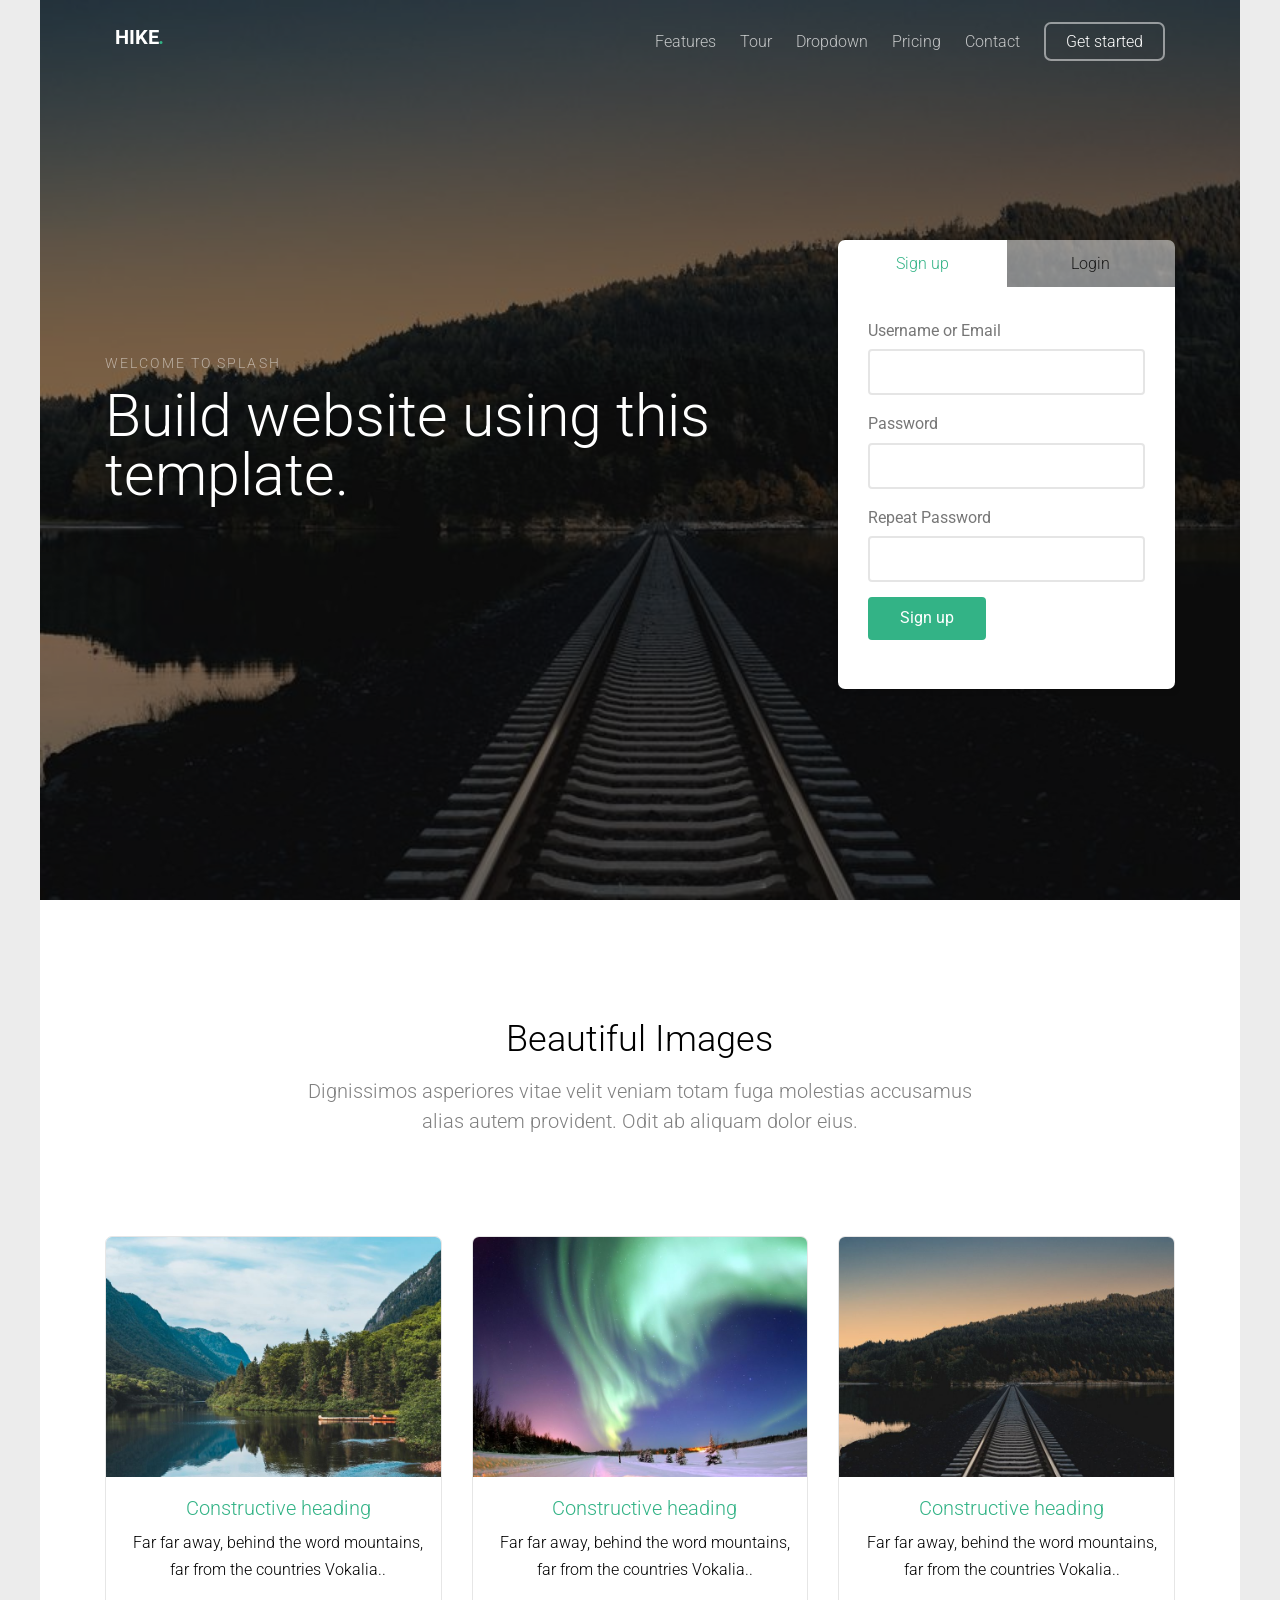
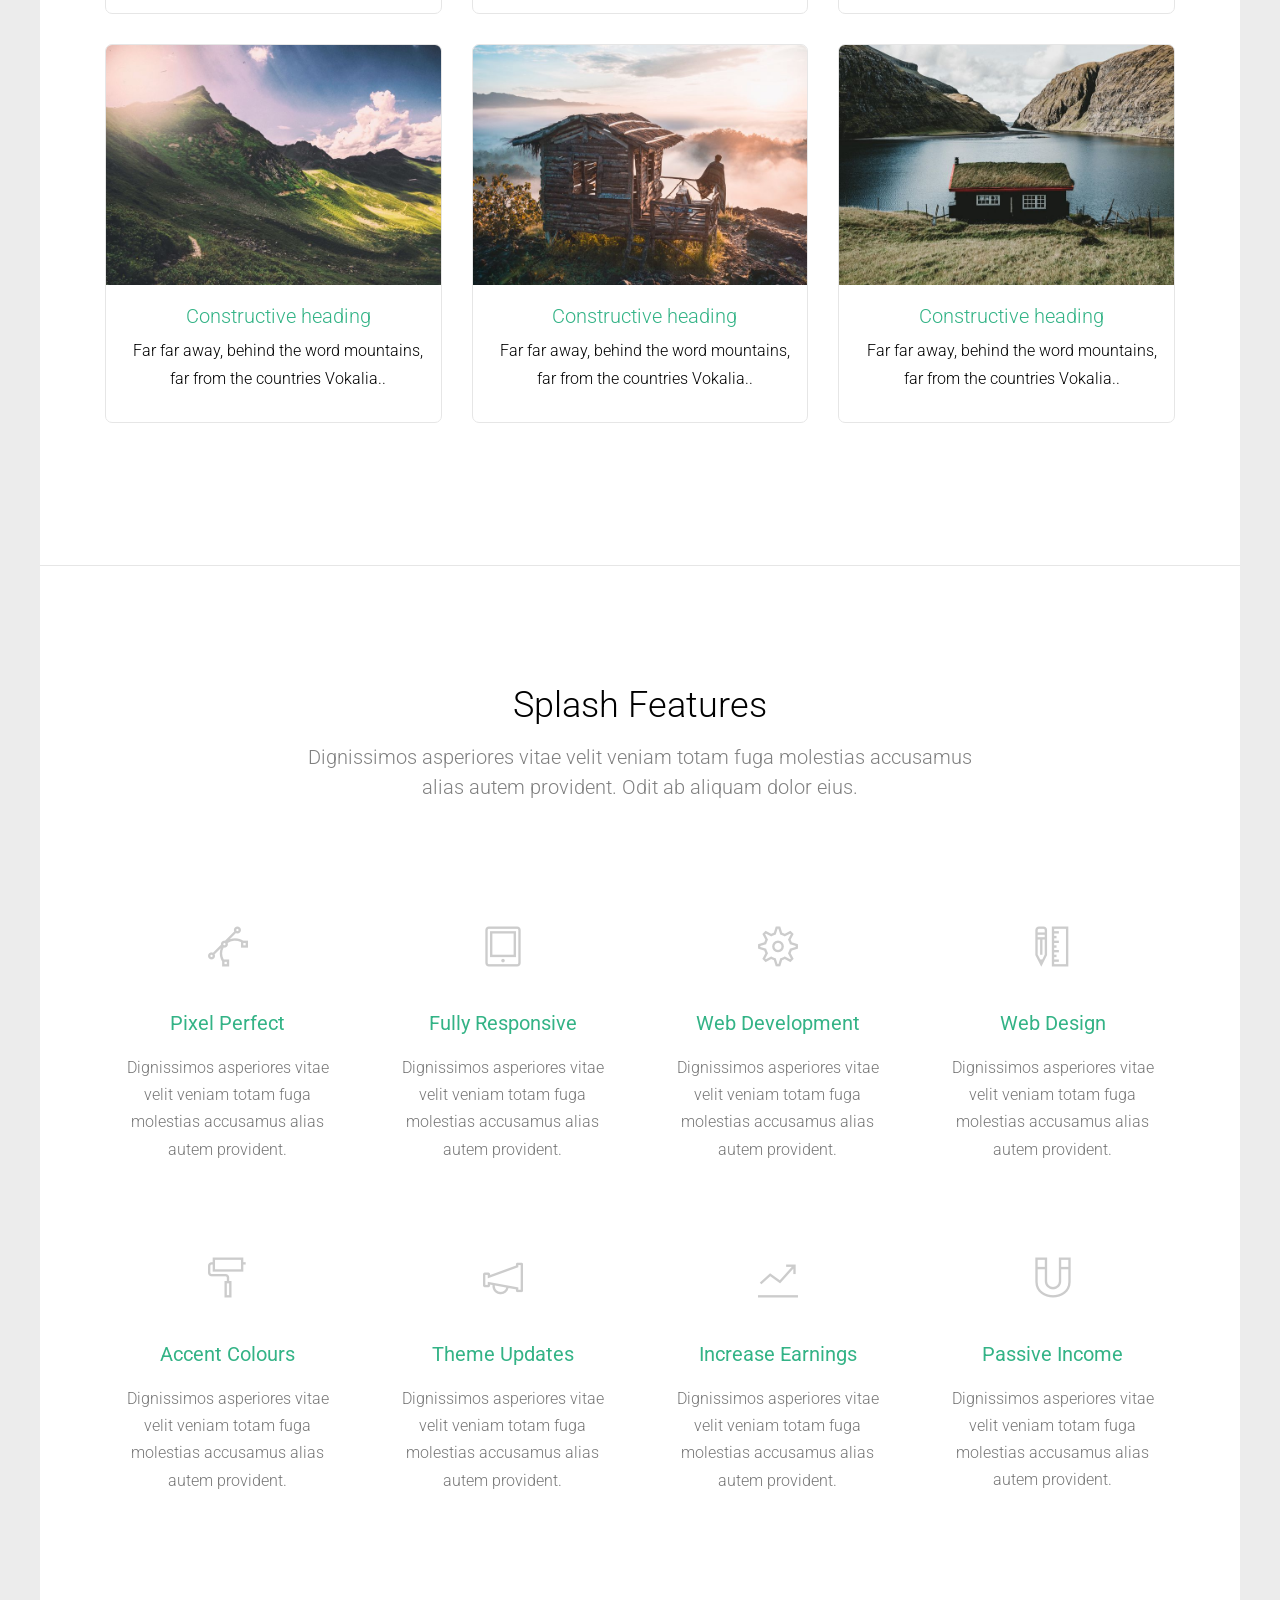
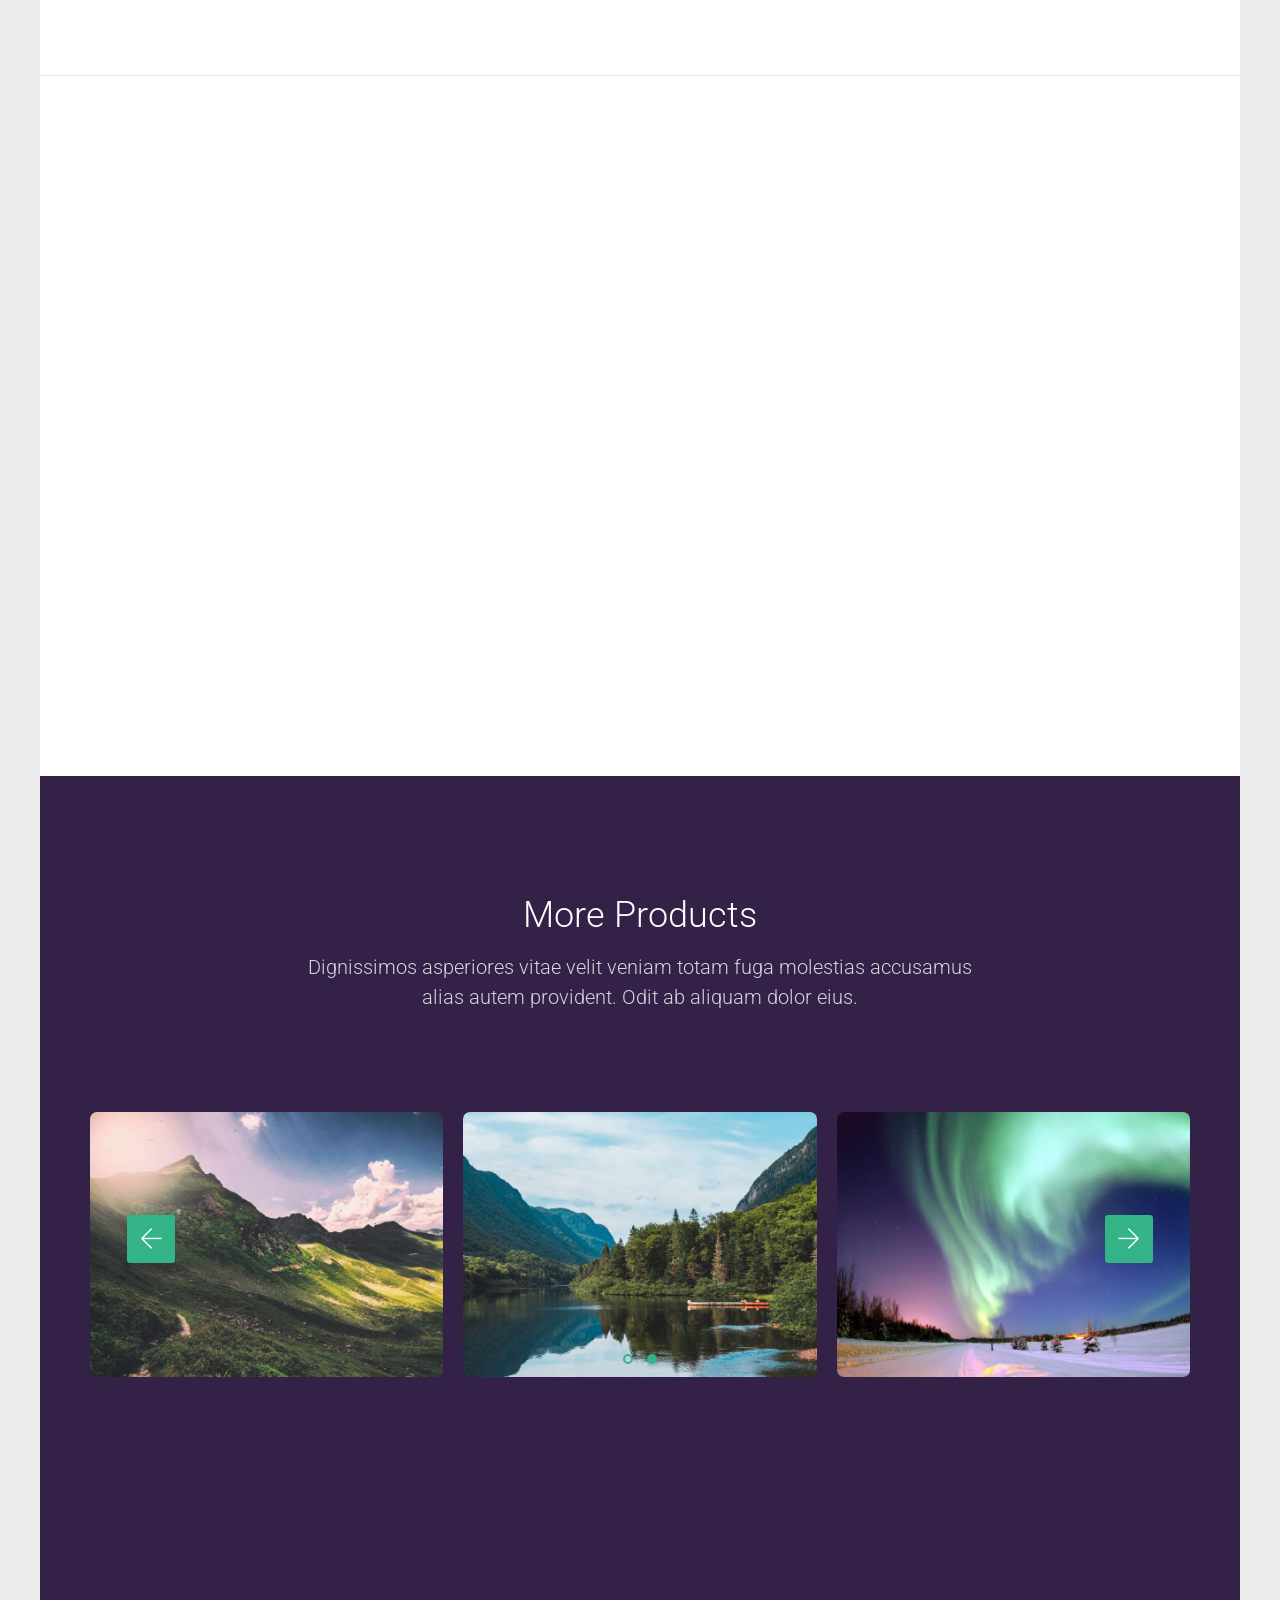
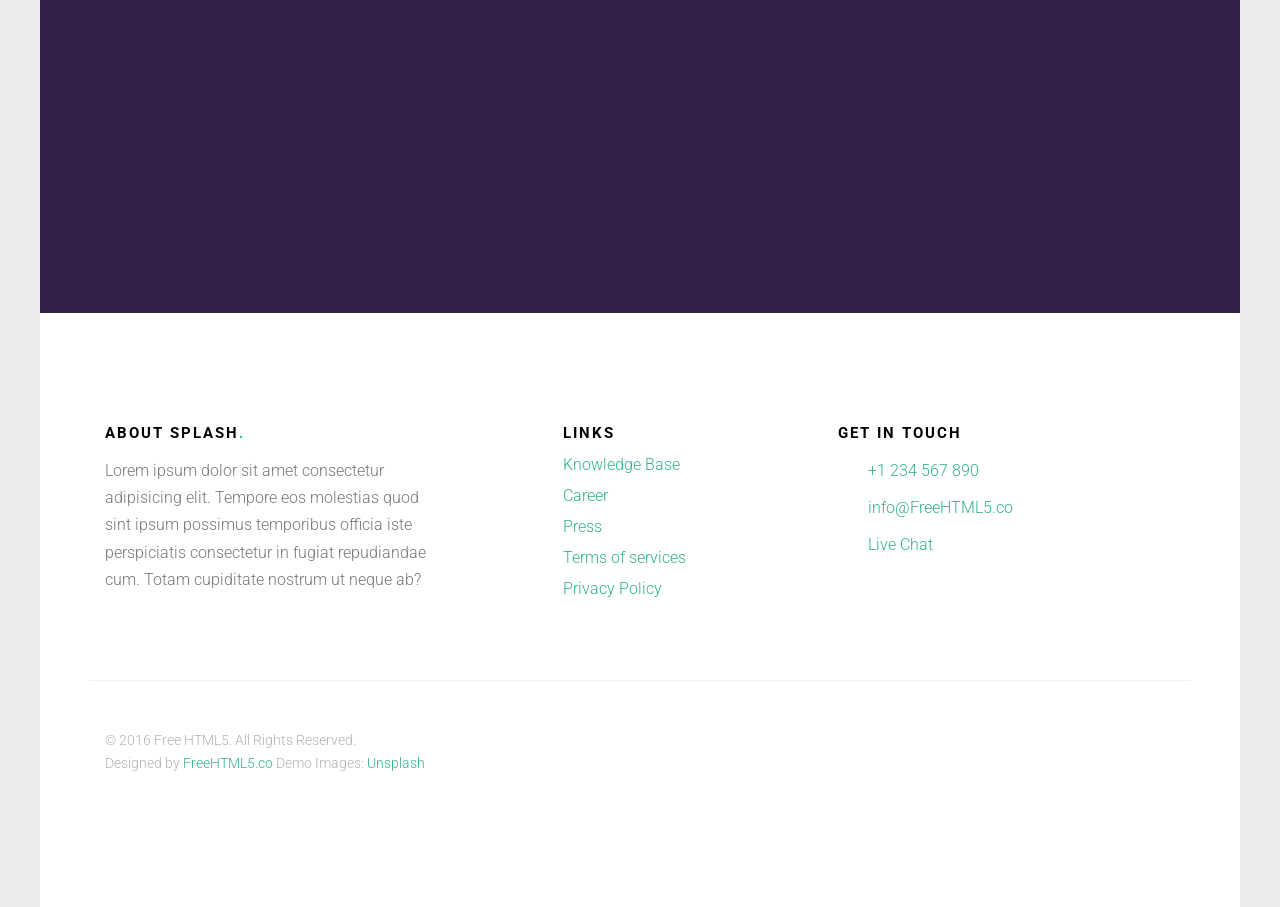
==== index.html @ 0c01485c "first commit" ====
<!DOCTYPE HTML>
<html>
	<head>
	<meta charset="utf-8">
	<meta http-equiv="X-UA-Compatible" content="IE=edge">
	<title>Splash &mdash; Free Website Template, Free HTML5 Template by FreeHTML5.co</title>
	<meta name="viewport" content="width=device-width, initial-scale=1">
	<meta name="description" content="Free HTML5 Website Template by FreeHTML5.co" />
	<meta name="keywords" content="free website templates, free html5, free template, free bootstrap, free website template, html5, css3, mobile first, responsive" />
	<meta name="author" content="FreeHTML5.co" />


  	<!-- Facebook and Twitter integration -->
	<meta property="og:title" content=""/>
	<meta property="og:image" content=""/>
	<meta property="og:url" content=""/>
	<meta property="og:site_name" content=""/>
	<meta property="og:description" content=""/>
	<meta name="twitter:title" content="" />
	<meta name="twitter:image" content="" />
	<meta name="twitter:url" content="" />
	<meta name="twitter:card" content="" />

	<link href="https://fonts.googleapis.com/css?family=Roboto:300,400,700" rel="stylesheet">
	
	<!-- Animate.css -->
	<link rel="stylesheet" href="css/animate.css">
	<!-- Icomoon Icon Fonts-->
	<link rel="stylesheet" href="css/icomoon.css">
	<!-- Themify Icons-->
	<link rel="stylesheet" href="css/themify-icons.css">
	<!-- Bootstrap  -->
	<link rel="stylesheet" href="css/bootstrap.css">

	<!-- Magnific Popup -->
	<link rel="stylesheet" href="css/magnific-popup.css">

	<!-- Owl Carousel  -->
	<link rel="stylesheet" href="css/owl.carousel.min.css">
	<link rel="stylesheet" href="css/owl.theme.default.min.css">

	<!-- Theme style  -->
	<link rel="stylesheet" href="css/style.css">

	<!-- Modernizr JS -->
	<script src="js/modernizr-2.6.2.min.js"></script>
	<!-- FOR IE9 below -->
	<!--[if lt IE 9]>
	<script src="js/respond.min.js"></script>
	<![endif]-->

	</head>
	<body>
		
	<div class="gtco-loader"></div>
	
	<div id="page">

	
	<div class="page-inner">
	<nav class="gtco-nav" role="navigation">
		<div class="gtco-container">
			
			<div class="row">
				<div class="col-sm-4 col-xs-12">
					<div id="gtco-logo"><a href="index.html">Hike<em>.</em></a></div>
				</div>
				<div class="col-xs-8 text-right menu-1">
					<ul>
						<li><a href="features.html">Features</a></li>
						<li><a href="tour.html">Tour</a></li>
						<li class="has-dropdown">
							<a href="#">Dropdown</a>
							<ul class="dropdown">
								<li><a href="#">Web Design</a></li>
								<li><a href="#">eCommerce</a></li>
								<li><a href="#">Branding</a></li>
								<li><a href="#">API</a></li>
							</ul>
						</li>
						<li><a href="pricing.html">Pricing</a></li>
						<li><a href="contact.html">Contact</a></li>
						<li class="btn-cta"><a href="#"><span>Get started</span></a></li>
					</ul>
				</div>
			</div>
			
		</div>
	</nav>
	
	<header id="gtco-header" class="gtco-cover" role="banner" style="background-image: url(images/img_4.jpg)">
		<div class="overlay"></div>
		<div class="gtco-container">
			<div class="row">
				<div class="col-md-12 col-md-offset-0 text-left">
					

					<div class="row row-mt-15em">
						<div class="col-md-7 mt-text animate-box" data-animate-effect="fadeInUp">
							<span class="intro-text-small">Welcome to Splash</span>
							<h1>Build website using this template.</h1>	
						</div>
						<div class="col-md-4 col-md-push-1 animate-box" data-animate-effect="fadeInRight">
							<div class="form-wrap">
								<div class="tab">
									<ul class="tab-menu">
										<li class="active gtco-first"><a href="#" data-tab="signup">Sign up</a></li>
										<li class="gtco-second"><a href="#" data-tab="login">Login</a></li>
									</ul>
									<div class="tab-content">
										<div class="tab-content-inner active" data-content="signup">
											<form action="#">
												<div class="row form-group">
													<div class="col-md-12">
														<label for="username">Username or Email</label>
														<input type="text" class="form-control" id="username">
													</div>
												</div>
												<div class="row form-group">
													<div class="col-md-12">
														<label for="password">Password</label>
														<input type="password" class="form-control" id="password">
													</div>
												</div>
												<div class="row form-group">
													<div class="col-md-12">
														<label for="password2">Repeat Password</label>
														<input type="password" class="form-control" id="password2">
													</div>
												</div>

												<div class="row form-group">
													<div class="col-md-12">
														<input type="submit" class="btn btn-primary" value="Sign up">
													</div>
												</div>
											</form>	
										</div>

										<div class="tab-content-inner" data-content="login">
											<form action="#">
												<div class="row form-group">
													<div class="col-md-12">
														<label for="username">Username or Email</label>
														<input type="text" class="form-control" id="username">
													</div>
												</div>
												<div class="row form-group">
													<div class="col-md-12">
														<label for="password">Password</label>
														<input type="password" class="form-control" id="password">
													</div>
												</div>

												<div class="row form-group">
													<div class="col-md-12">
														<input type="submit" class="btn btn-primary" value="Login">
													</div>
												</div>
											</form>	
										</div>

									</div>
								</div>
							</div>
						</div>
					</div>
							
					
				</div>
			</div>
		</div>
	</header>
	
	<div class="gtco-section border-bottom">
		<div class="gtco-container">
			<div class="row">
				<div class="col-md-8 col-md-offset-2 text-center gtco-heading">
					<h2>Beautiful Images</h2>
					<p>Dignissimos asperiores vitae velit veniam totam fuga molestias accusamus alias autem provident. Odit ab aliquam dolor eius.</p>
				</div>
			</div>
			<div class="row">
				<div class="col-lg-4 col-md-4 col-sm-6">
					<a href="images/img_2.jpg" class="fh5co-project-item image-popup">
						<figure>
							<div class="overlay"><i class="ti-plus"></i></div>
							<img src="images/img_2.jpg" alt="Image" class="img-responsive">
						</figure>
						<div class="fh5co-text">
							<h2>Constructive heading</h2>
							<p>Far far away, behind the word mountains, far from the countries Vokalia..</p>
						</div>
					</a>
				</div>
				<div class="col-lg-4 col-md-4 col-sm-6">
					<a href="images/img_3.jpg" class="fh5co-project-item image-popup">
						<figure>
							<div class="overlay"><i class="ti-plus"></i></div>
							<img src="images/img_3.jpg" alt="Image" class="img-responsive">
						</figure>
						<div class="fh5co-text">
							<h2>Constructive heading</h2>
							<p>Far far away, behind the word mountains, far from the countries Vokalia..</p>
						</div>
					</a>
				</div>
				<div class="col-lg-4 col-md-4 col-sm-6">
					<a href="images/img_4.jpg" class="fh5co-project-item image-popup">
						<figure>
							<div class="overlay"><i class="ti-plus"></i></div>
							<img src="images/img_4.jpg" alt="Image" class="img-responsive">
						</figure>
						<div class="fh5co-text">
							<h2>Constructive heading</h2>
							<p>Far far away, behind the word mountains, far from the countries Vokalia..</p>
						</div>
					</a>
				</div>

				<div class="col-lg-4 col-md-4 col-sm-6">
					<a href="images/img_1.jpg" class="fh5co-project-item image-popup">
						<figure>
							<div class="overlay"><i class="ti-plus"></i></div>
							<img src="images/img_1.jpg" alt="Image" class="img-responsive">
						</figure>
						<div class="fh5co-text">
							<h2>Constructive heading</h2>
							<p>Far far away, behind the word mountains, far from the countries Vokalia..</p>
						</div>
					</a>
				</div>
				<div class="col-lg-4 col-md-4 col-sm-6">
					<a href="images/img_5.jpg" class="fh5co-project-item image-popup">
						<figure>
							<div class="overlay"><i class="ti-plus"></i></div>
							<img src="images/img_5.jpg" alt="Image" class="img-responsive">
						</figure>
						<div class="fh5co-text">
							<h2>Constructive heading</h2>
							<p>Far far away, behind the word mountains, far from the countries Vokalia..</p>
						</div>
					</a>
				</div>
				<div class="col-lg-4 col-md-4 col-sm-6">
					<a href="images/img_6.jpg" class="fh5co-project-item image-popup">
						<figure>
							<div class="overlay"><i class="ti-plus"></i></div>
							<img src="images/img_6.jpg" alt="Image" class="img-responsive">
						</figure>
						<div class="fh5co-text">
							<h2>Constructive heading</h2>
							<p>Far far away, behind the word mountains, far from the countries Vokalia..</p>
						</div>
					</a>
				</div>

			</div>
		</div>
	</div>
	
	<div id="gtco-features" class="border-bottom">
		<div class="gtco-container">
			<div class="row">
				<div class="col-md-8 col-md-offset-2 text-center gtco-heading animate-box">
					<h2>Splash Features</h2>
					<p>Dignissimos asperiores vitae velit veniam totam fuga molestias accusamus alias autem provident. Odit ab aliquam dolor eius.</p>
				</div>
			</div>
			<div class="row">
				<div class="col-md-3 col-sm-6">
					<div class="feature-center animate-box" data-animate-effect="fadeIn">
						<span class="icon">
							<i class="ti-vector"></i>
						</span>
						<h3>Pixel Perfect</h3>
						<p>Dignissimos asperiores vitae velit veniam totam fuga molestias accusamus alias autem provident. </p>
					</div>
				</div>
				<div class="col-md-3 col-sm-6">
					<div class="feature-center animate-box" data-animate-effect="fadeIn">
						<span class="icon">
							<i class="ti-tablet"></i>
						</span>
						<h3>Fully Responsive</h3>
						<p>Dignissimos asperiores vitae velit veniam totam fuga molestias accusamus alias autem provident. </p>
					</div>
				</div>
				<div class="col-md-3 col-sm-6">
					<div class="feature-center animate-box" data-animate-effect="fadeIn">
						<span class="icon">
							<i class="ti-settings"></i>
						</span>
						<h3>Web Development</h3>
						<p>Dignissimos asperiores vitae velit veniam totam fuga molestias accusamus alias autem provident. </p>
					</div>
				</div>
				<div class="col-md-3 col-sm-6">
					<div class="feature-center animate-box" data-animate-effect="fadeIn">
						<span class="icon">
							<i class="ti-ruler-pencil"></i>
						</span>
						<h3>Web Design</h3>
						<p>Dignissimos asperiores vitae velit veniam totam fuga molestias accusamus alias autem provident. </p>
					</div>
				</div>

				<div class="col-md-3 col-sm-6">
					<div class="feature-center animate-box" data-animate-effect="fadeIn">
						<span class="icon">
							<i class="ti-paint-roller"></i>
						</span>
						<h3>Accent Colours</h3>
						<p>Dignissimos asperiores vitae velit veniam totam fuga molestias accusamus alias autem provident. </p>
					</div>
				</div>
				<div class="col-md-3 col-sm-6">
					<div class="feature-center animate-box" data-animate-effect="fadeIn">
						<span class="icon">
							<i class="ti-announcement"></i>
						</span>
						<h3>Theme Updates</h3>
						<p>Dignissimos asperiores vitae velit veniam totam fuga molestias accusamus alias autem provident. </p>
					</div>
				</div>
				<div class="col-md-3 col-sm-6">
					<div class="feature-center animate-box" data-animate-effect="fadeIn">
						<span class="icon">
							<i class="ti-stats-up"></i>
						</span>
						<h3>Increase Earnings</h3>
						<p>Dignissimos asperiores vitae velit veniam totam fuga molestias accusamus alias autem provident. </p>
					</div>
				</div>
				<div class="col-md-3 col-sm-6">
					<div class="feature-center animate-box" data-animate-effect="fadeIn">
						<span class="icon">
							<i class="ti-magnet"></i>
						</span>
						<h3>Passive Income</h3>
						<p>Dignissimos asperiores vitae velit veniam totam fuga molestias accusamus alias autem provident. </p>
					</div>
				</div>

			</div>
		</div>
	</div>

	<div id="gtco-counter" class="gtco-section">
		<div class="gtco-container">

			<div class="row">
				<div class="col-md-8 col-md-offset-2 text-center gtco-heading animate-box">
					<h2>Fun Facts</h2>
					<p>Dignissimos asperiores vitae velit veniam totam fuga molestias accusamus alias autem provident. Odit ab aliquam dolor eius.</p>
				</div>
			</div>

			<div class="row">
				
				<div class="col-md-3 col-sm-6 animate-box" data-animate-effect="fadeInLeft">
					<div class="feature-center">
						<span class="icon">
							<i class="ti-settings"></i>
						</span>
						<span class="counter js-counter" data-from="0" data-to="22070" data-speed="5000" data-refresh-interval="50">1</span>
						<span class="counter-label">Creativity Fuel</span>

					</div>
				</div>
				<div class="col-md-3 col-sm-6 animate-box" data-animate-effect="fadeInLeft">
					<div class="feature-center">
						<span class="icon">
							<i class="ti-face-smile"></i>
						</span>
						<span class="counter js-counter" data-from="0" data-to="97" data-speed="5000" data-refresh-interval="50">1</span>
						<span class="counter-label">Happy Clients</span>
					</div>
				</div>
				<div class="col-md-3 col-sm-6 animate-box" data-animate-effect="fadeInLeft">
					<div class="feature-center">
						<span class="icon">
							<i class="ti-briefcase"></i>
						</span>
						<span class="counter js-counter" data-from="0" data-to="402" data-speed="5000" data-refresh-interval="50">1</span>
						<span class="counter-label">Projects Done</span>
					</div>
				</div>
				<div class="col-md-3 col-sm-6 animate-box" data-animate-effect="fadeInLeft">
					<div class="feature-center">
						<span class="icon">
							<i class="ti-time"></i>
						</span>
						<span class="counter js-counter" data-from="0" data-to="212023" data-speed="5000" data-refresh-interval="50">1</span>
						<span class="counter-label">Hours Spent</span>

					</div>
				</div>
					
			</div>
		</div>
	</div>

	<div id="gtco-products">
		<div class="gtco-container">
			<div class="row">
				<div class="col-md-8 col-md-offset-2 text-center gtco-heading">
					<h2>More Products</h2>
					<p>Dignissimos asperiores vitae velit veniam totam fuga molestias accusamus alias autem provident. Odit ab aliquam dolor eius.</p>
				</div>
			</div>
			<div class="row">
				<div class="owl-carousel owl-carousel-carousel">
					<div class="item">
						<a href="#"><img src="images/img_1.jpg" alt="Free HTML5 Bootstrap Template by FreeHTML5.co"></a>
					</div>
					<div class="item">
						<a href="#"><img src="images/img_2.jpg" alt="Free HTML5 Bootstrap Template by FreeHTML5.co"></a>
					</div>
					<div class="item">
						<a href="#"><img src="images/img_3.jpg" alt="Free HTML5 Bootstrap Template by FreeHTML5.co"></a>
					</div>
					<div class="item">
						<a href="#"><img src="images/img_4.jpg" alt="Free HTML5 Bootstrap Template by FreeHTML5.co"></a>
					</div>
				</div>
			</div>
		</div>
	</div>

	

	<div id="gtco-subscribe">
		<div class="gtco-container">
			<div class="row animate-box">
				<div class="col-md-8 col-md-offset-2 text-center gtco-heading">
					<h2>Subscribe</h2>
					<p>Be the first to know about the new templates.</p>
				</div>
			</div>
			<div class="row animate-box">
				<div class="col-md-8 col-md-offset-2">
					<form class="form-inline">
						<div class="col-md-6 col-sm-6">
							<div class="form-group">
								<label for="email" class="sr-only">Email</label>
								<input type="email" class="form-control" id="email" placeholder="Your Email">
							</div>
						</div>
						<div class="col-md-6 col-sm-6">
							<button type="submit" class="btn btn-default btn-block">Subscribe</button>
						</div>
					</form>
				</div>
			</div>
		</div>
	</div>

	<footer id="gtco-footer" role="contentinfo">
		<div class="gtco-container">
			<div class="row row-p	b-md">

				<div class="col-md-4">
					<div class="gtco-widget">
						<h3>About <span class="footer-logo">Splash<span>.<span></span></h3>
						<p>Lorem ipsum dolor sit amet consectetur adipisicing elit. Tempore eos molestias quod sint ipsum possimus temporibus officia iste perspiciatis consectetur in fugiat repudiandae cum. Totam cupiditate nostrum ut neque ab?</p>
					</div>
				</div>

				<div class="col-md-4 col-md-push-1">
					<div class="gtco-widget">
						<h3>Links</h3>
						<ul class="gtco-footer-links">
							<li><a href="#">Knowledge Base</a></li>
							<li><a href="#">Career</a></li>
							<li><a href="#">Press</a></li>
							<li><a href="#">Terms of services</a></li>
							<li><a href="#">Privacy Policy</a></li>
						</ul>
					</div>
				</div>

				<div class="col-md-4">
					<div class="gtco-widget">
						<h3>Get In Touch</h3>
						<ul class="gtco-quick-contact">
							<li><a href="#"><i class="icon-phone"></i> +1 234 567 890</a></li>
							<li><a href="#"><i class="icon-mail2"></i> info@FreeHTML5.co</a></li>
							<li><a href="#"><i class="icon-chat"></i> Live Chat</a></li>
						</ul>
					</div>
				</div>

			</div>

			<div class="row copyright">
				<div class="col-md-12">
					<p class="pull-left">
						<small class="block">&copy; 2016 Free HTML5. All Rights Reserved.</small> 
						<small class="block">Designed by <a href="http://FreeHTML5.co/" target="_blank">FreeHTML5.co</a> Demo Images: <a href="http://unsplash.co/" target="_blank">Unsplash</a></small>
					</p>
					<p class="pull-right">
						<ul class="gtco-social-icons pull-right">
							<li><a href="#"><i class="icon-twitter"></i></a></li>
							<li><a href="#"><i class="icon-facebook"></i></a></li>
							<li><a href="#"><i class="icon-linkedin"></i></a></li>
							<li><a href="#"><i class="icon-dribbble"></i></a></li>
						</ul>
					</p>
				</div>
			</div>

		</div>
	</footer>
	</div>

	</div>

	<div class="gototop js-top">
		<a href="#" class="js-gotop"><i class="icon-arrow-up"></i></a>
	</div>
	
	<!-- jQuery -->
	<script src="js/jquery.min.js"></script>
	<!-- jQuery Easing -->
	<script src="js/jquery.easing.1.3.js"></script>
	<!-- Bootstrap -->
	<script src="js/bootstrap.min.js"></script>
	<!-- Waypoints -->
	<script src="js/jquery.waypoints.min.js"></script>
	<!-- Carousel -->
	<script src="js/owl.carousel.min.js"></script>
	<!-- countTo -->
	<script src="js/jquery.countTo.js"></script>
	<!-- Magnific Popup -->
	<script src="js/jquery.magnific-popup.min.js"></script>
	<script src="js/magnific-popup-options.js"></script>
	<!-- Main -->
	<script src="js/main.js"></script>

	</body>
</html>
---- css/themify-icons.css ----
@font-face {
	font-family: 'themify';
	src:url('../fonts/themify-icons/themify.eot?-fvbane');
	src:url('../fonts/themify-icons/themify.eot?#iefix-fvbane') format('embedded-opentype'),
		url('../fonts/themify-icons/themify.woff?-fvbane') format('woff'),
		url('../fonts/themify-icons/themify.ttf?-fvbane') format('truetype'),
		url('../fonts/themify-icons/themify.svg?-fvbane#themify') format('svg');
	font-weight: normal;
	font-style: normal;
}

[class^="ti-"], [class*=" ti-"] {
	font-family: 'themify';
	speak: none;
	font-style: normal;
	font-weight: normal;
	font-variant: normal;
	text-transform: none;
	line-height: 1;

	/* Better Font Rendering =========== */
	-webkit-font-smoothing: antialiased;
	-moz-osx-font-smoothing: grayscale;
}

.ti-wand:before {
	content: "\e600";
}
.ti-volume:before {
	content: "\e601";
}
.ti-user:before {
	content: "\e602";
}
.ti-unlock:before {
	content: "\e603";
}
.ti-unlink:before {
	content: "\e604";
}
.ti-trash:before {
	content: "\e605";
}
.ti-thought:before {
	content: "\e606";
}
.ti-target:before {
	content: "\e607";
}
.ti-tag:before {
	content: "\e608";
}
.ti-tablet:before {
	content: "\e609";
}
.ti-star:before {
	content: "\e60a";
}
.ti-spray:before {
	content: "\e60b";
}
.ti-signal:before {
	content: "\e60c";
}
.ti-shopping-cart:before {
	content: "\e60d";
}
.ti-shopping-cart-full:before {
	content: "\e60e";
}
.ti-settings:before {
	content: "\e60f";
}
.ti-search:before {
	content: "\e610";
}
.ti-zoom-in:before {
	content: "\e611";
}
.ti-zoom-out:before {
	content: "\e612";
}
.ti-cut:before {
	content: "\e613";
}
.ti-ruler:before {
	content: "\e614";
}
.ti-ruler-pencil:before {
	content: "\e615";
}
.ti-ruler-alt:before {
	content: "\e616";
}
.ti-bookmark:before {
	content: "\e617";
}
.ti-bookmark-alt:before {
	content: "\e618";
}
.ti-reload:before {
	content: "\e619";
}
.ti-plus:before {
	content: "\e61a";
}
.ti-pin:before {
	content: "\e61b";
}
.ti-pencil:before {
	content: "\e61c";
}
.ti-pencil-alt:before {
	content: "\e61d";
}
.ti-paint-roller:before {
	content: "\e61e";
}
.ti-paint-bucket:before {
	content: "\e61f";
}
.ti-na:before {
	content: "\e620";
}
.ti-mobile:before {
	content: "\e621";
}
.ti-minus:before {
	content: "\e622";
}
.ti-medall:before {
	content: "\e623";
}
.ti-medall-alt:before {
	content: "\e624";
}
.ti-marker:before {
	content: "\e625";
}
.ti-marker-alt:before {
	content: "\e626";
}
.ti-arrow-up:before {
	content: "\e627";
}
.ti-arrow-right:before {
	content: "\e628";
}
.ti-arrow-left:before {
	content: "\e629";
}
.ti-arrow-down:before {
	content: "\e62a";
}
.ti-lock:before {
	content: "\e62b";
}
.ti-location-arrow:before {
	content: "\e62c";
}
.ti-link:before {
	content: "\e62d";
}
.ti-layout:before {
	content: "\e62e";
}
.ti-layers:before {
	content: "\e62f";
}
.ti-layers-alt:before {
	content: "\e630";
}
.ti-key:before {
	content: "\e631";
}
.ti-import:before {
	content: "\e632";
}
.ti-image:before {
	content: "\e633";
}
.ti-heart:before {
	content: "\e634";
}
.ti-heart-broken:before {
	content: "\e635";
}
.ti-hand-stop:before {
	content: "\e636";
}
.ti-hand-open:before {
	content: "\e637";
}
.ti-hand-drag:before {
	content: "\e638";
}
.ti-folder:before {
	content: "\e639";
}
.ti-flag:before {
	content: "\e63a";
}
.ti-flag-alt:before {
	content: "\e63b";
}
.ti-flag-alt-2:before {
	content: "\e63c";
}
.ti-eye:before {
	content: "\e63d";
}
.ti-export:before {
	content: "\e63e";
}
.ti-exchange-vertical:before {
	content: "\e63f";
}
.ti-desktop:before {
	content: "\e640";
}
.ti-cup:before {
	content: "\e641";
}
.ti-crown:before {
	content: "\e642";
}
.ti-comments:before {
	content: "\e643";
}
.ti-comment:before {
	content: "\e644";
}
.ti-comment-alt:before {
	content: "\e645";
}
.ti-close:before {
	content: "\e646";
}
.ti-clip:before {
	content: "\e647";
}
.ti-angle-up:before {
	content: "\e648";
}
.ti-angle-right:before {
	content: "\e649";
}
.ti-angle-left:before {
	content: "\e64a";
}
.ti-angle-down:before {
	content: "\e64b";
}
.ti-check:before {
	content: "\e64c";
}
.ti-check-box:before {
	content: "\e64d";
}
.ti-camera:before {
	content: "\e64e";
}
.ti-announcement:before {
	content: "\e64f";
}
.ti-brush:before {
	content: "\e650";
}
.ti-briefcase:before {
	content: "\e651";
}
.ti-bolt:before {
	content: "\e652";
}
.ti-bolt-alt:before {
	content: "\e653";
}
.ti-blackboard:before {
	content: "\e654";
}
.ti-bag:before {
	content: "\e655";
}
.ti-move:before {
	content: "\e656";
}
.ti-arrows-vertical:before {
	content: "\e657";
}
.ti-arrows-horizontal:before {
	content: "\e658";
}
.ti-fullscreen:before {
	content: "\e659";
}
.ti-arrow-top-right:before {
	content: "\e65a";
}
.ti-arrow-top-left:before {
	content: "\e65b";
}
.ti-arrow-circle-up:before {
	content: "\e65c";
}
.ti-arrow-circle-right:before {
	content: "\e65d";
}
.ti-arrow-circle-left:before {
	content: "\e65e";
}
.ti-arrow-circle-down:before {
	content: "\e65f";
}
.ti-angle-double-up:before {
	content: "\e660";
}
.ti-angle-double-right:before {
	content: "\e661";
}
.ti-angle-double-left:before {
	content: "\e662";
}
.ti-angle-double-down:before {
	content: "\e663";
}
.ti-zip:before {
	content: "\e664";
}
.ti-world:before {
	content: "\e665";
}
.ti-wheelchair:before {
	content: "\e666";
}
.ti-view-list:before {
	content: "\e667";
}
.ti-view-list-alt:before {
	content: "\e668";
}
.ti-view-grid:before {
	content: "\e669";
}
.ti-uppercase:before {
	content: "\e66a";
}
.ti-upload:before {
	content: "\e66b";
}
.ti-underline:before {
	content: "\e66c";
}
.ti-truck:before {
	content: "\e66d";
}
.ti-timer:before {
	content: "\e66e";
}
.ti-ticket:before {
	content: "\e66f";
}
.ti-thumb-up:before {
	content: "\e670";
}
.ti-thumb-down:before {
	content: "\e671";
}
.ti-text:before {
	content: "\e672";
}
.ti-stats-up:before {
	content: "\e673";
}
.ti-stats-down:before {
	content: "\e674";
}
.ti-split-v:before {
	content: "\e675";
}
.ti-split-h:before {
	content: "\e676";
}
.ti-smallcap:before {
	content: "\e677";
}
.ti-shine:before {
	content: "\e678";
}
.ti-shift-right:before {
	content: "\e679";
}
.ti-shift-left:before {
	content: "\e67a";
}
.ti-shield:before {
	content: "\e67b";
}
.ti-notepad:before {
	content: "\e67c";
}
.ti-server:before {
	content: "\e67d";
}
.ti-quote-right:before {
	content: "\e67e";
}
.ti-quote-left:before {
	content: "\e67f";
}
.ti-pulse:before {
	content: "\e680";
}
.ti-printer:before {
	content: "\e681";
}
.ti-power-off:before {
	content: "\e682";
}
.ti-plug:before {
	content: "\e683";
}
.ti-pie-chart:before {
	content: "\e684";
}
.ti-paragraph:before {
	content: "\e685";
}
.ti-panel:before {
	content: "\e686";
}
.ti-package:before {
	content: "\e687";
}
.ti-music:before {
	content: "\e688";
}
.ti-music-alt:before {
	content: "\e689";
}
.ti-mouse:before {
	content: "\e68a";
}
.ti-mouse-alt:before {
	content: "\e68b";
}
.ti-money:before {
	content: "\e68c";
}
.ti-microphone:before {
	content: "\e68d";
}
.ti-menu:before {
	content: "\e68e";
}
.ti-menu-alt:before {
	content: "\e68f";
}
.ti-map:before {
	content: "\e690";
}
.ti-map-alt:before {
	content: "\e691";
}
.ti-loop:before {
	content: "\e692";
}
.ti-location-pin:before {
	content: "\e693";
}
.ti-list:before {
	content: "\e694";
}
.ti-light-bulb:before {
	content: "\e695";
}
.ti-Italic:before {
	content: "\e696";
}
.ti-info:before {
	content: "\e697";
}
.ti-infinite:before {
	content: "\e698";
}
.ti-id-badge:before {
	content: "\e699";
}
.ti-hummer:before {
	content: "\e69a";
}
.ti-home:before {
	content: "\e69b";
}
.ti-help:before {
	content: "\e69c";
}
.ti-headphone:before {
	content: "\e69d";
}
.ti-harddrives:before {
	content: "\e69e";
}
.ti-harddrive:before {
	content: "\e69f";
}
.ti-gift:before {
	content: "\e6a0";
}
.ti-game:before {
	content: "\e6a1";
}
.ti-filter:before {
	content: "\e6a2";
}
.ti-files:before {
	content: "\e6a3";
}
.ti-file:before {
	content: "\e6a4";
}
.ti-eraser:before {
	content: "\e6a5";
}
.ti-envelope:before {
	content: "\e6a6";
}
.ti-download:before {
	content: "\e6a7";
}
.ti-direction:before {
	content: "\e6a8";
}
.ti-direction-alt:before {
	content: "\e6a9";
}
.ti-dashboard:before {
	content: "\e6aa";
}
.ti-control-stop:before {
	content: "\e6ab";
}
.ti-control-shuffle:before {
	content: "\e6ac";
}
.ti-control-play:before {
	content: "\e6ad";
}
.ti-control-pause:before {
	content: "\e6ae";
}
.ti-control-forward:before {
	content: "\e6af";
}
.ti-control-backward:before {
	content: "\e6b0";
}
.ti-cloud:before {
	content: "\e6b1";
}
.ti-cloud-up:before {
	content: "\e6b2";
}
.ti-cloud-down:before {
	content: "\e6b3";
}
.ti-clipboard:before {
	content: "\e6b4";
}
.ti-car:before {
	content: "\e6b5";
}
.ti-calendar:before {
	content: "\e6b6";
}
.ti-book:before {
	content: "\e6b7";
}
.ti-bell:before {
	content: "\e6b8";
}
.ti-basketball:before {
	content: "\e6b9";
}
.ti-bar-chart:before {
	content: "\e6ba";
}
.ti-bar-chart-alt:before {
	content: "\e6bb";
}
.ti-back-right:before {
	content: "\e6bc";
}
.ti-back-left:before {
	content: "\e6bd";
}
.ti-arrows-corner:before {
	content: "\e6be";
}
.ti-archive:before {
	content: "\e6bf";
}
.ti-anchor:before {
	content: "\e6c0";
}
.ti-align-right:before {
	content: "\e6c1";
}
.ti-align-left:before {
	content: "\e6c2";
}
.ti-align-justify:before {
	content: "\e6c3";
}
.ti-align-center:before {
	content: "\e6c4";
}
.ti-alert:before {
	content: "\e6c5";
}
.ti-alarm-clock:before {
	content: "\e6c6";
}
.ti-agenda:before {
	content: "\e6c7";
}
.ti-write:before {
	content: "\e6c8";
}
.ti-window:before {
	content: "\e6c9";
}
.ti-widgetized:before {
	content: "\e6ca";
}
.ti-widget:before {
	content: "\e6cb";
}
.ti-widget-alt:before {
	content: "\e6cc";
}
.ti-wallet:before {
	content: "\e6cd";
}
.ti-video-clapper:before {
	content: "\e6ce";
}
.ti-video-camera:before {
	content: "\e6cf";
}
.ti-vector:before {
	content: "\e6d0";
}
.ti-themify-logo:before {
	content: "\e6d1";
}
.ti-themify-favicon:before {
	content: "\e6d2";
}
.ti-themify-favicon-alt:before {
	content: "\e6d3";
}
.ti-support:before {
	content: "\e6d4";
}
.ti-stamp:before {
	content: "\e6d5";
}
.ti-split-v-alt:before {
	content: "\e6d6";
}
.ti-slice:before {
	content: "\e6d7";
}
.ti-shortcode:before {
	content: "\e6d8";
}
.ti-shift-right-alt:before {
	content: "\e6d9";
}
.ti-shift-left-alt:before {
	content: "\e6da";
}
.ti-ruler-alt-2:before {
	content: "\e6db";
}
.ti-receipt:before {
	content: "\e6dc";
}
.ti-pin2:before {
	content: "\e6dd";
}
.ti-pin-alt:before {
	content: "\e6de";
}
.ti-pencil-alt2:before {
	content: "\e6df";
}
.ti-palette:before {
	content: "\e6e0";
}
.ti-more:before {
	content: "\e6e1";
}
.ti-more-alt:before {
	content: "\e6e2";
}
.ti-microphone-alt:before {
	content: "\e6e3";
}
.ti-magnet:before {
	content: "\e6e4";
}
.ti-line-double:before {
	content: "\e6e5";
}
.ti-line-dotted:before {
	content: "\e6e6";
}
.ti-line-dashed:before {
	content: "\e6e7";
}
.ti-layout-width-full:before {
	content: "\e6e8";
}
.ti-layout-width-default:before {
	content: "\e6e9";
}
.ti-layout-width-default-alt:before {
	content: "\e6ea";
}
.ti-layout-tab:before {
	content: "\e6eb";
}
.ti-layout-tab-window:before {
	content: "\e6ec";
}
.ti-layout-tab-v:before {
	content: "\e6ed";
}
.ti-layout-tab-min:before {
	content: "\e6ee";
}
.ti-layout-slider:before {
	content: "\e6ef";
}
.ti-layout-slider-alt:before {
	content: "\e6f0";
}
.ti-layout-sidebar-right:before {
	content: "\e6f1";
}
.ti-layout-sidebar-none:before {
	content: "\e6f2";
}
.ti-layout-sidebar-left:before {
	content: "\e6f3";
}
.ti-layout-placeholder:before {
	content: "\e6f4";
}
.ti-layout-menu:before {
	content: "\e6f5";
}
.ti-layout-menu-v:before {
	content: "\e6f6";
}
.ti-layout-menu-separated:before {
	content: "\e6f7";
}
.ti-layout-menu-full:before {
	content: "\e6f8";
}
.ti-layout-media-right-alt:before {
	content: "\e6f9";
}
.ti-layout-media-right:before {
	content: "\e6fa";
}
.ti-layout-media-overlay:before {
	content: "\e6fb";
}
.ti-layout-media-overlay-alt:before {
	content: "\e6fc";
}
.ti-layout-media-overlay-alt-2:before {
	content: "\e6fd";
}
.ti-layout-media-left-alt:before {
	content: "\e6fe";
}
.ti-layout-media-left:before {
	content: "\e6ff";
}
.ti-layout-media-center-alt:before {
	content: "\e700";
}
.ti-layout-media-center:before {
	content: "\e701";
}
.ti-layout-list-thumb:before {
	content: "\e702";
}
.ti-layout-list-thumb-alt:before {
	content: "\e703";
}
.ti-layout-list-post:before {
	content: "\e704";
}
.ti-layout-list-large-image:before {
	content: "\e705";
}
.ti-layout-line-solid:before {
	content: "\e706";
}
.ti-layout-grid4:before {
	content: "\e707";
}
.ti-layout-grid3:before {
	content: "\e708";
}
.ti-layout-grid2:before {
	content: "\e709";
}
.ti-layout-grid2-thumb:before {
	content: "\e70a";
}
.ti-layout-cta-right:before {
	content: "\e70b";
}
.ti-layout-cta-left:before {
	content: "\e70c";
}
.ti-layout-cta-center:before {
	content: "\e70d";
}
.ti-layout-cta-btn-right:before {
	content: "\e70e";
}
.ti-layout-cta-btn-left:before {
	content: "\e70f";
}
.ti-layout-column4:before {
	content: "\e710";
}
.ti-layout-column3:before {
	content: "\e711";
}
.ti-layout-column2:before {
	content: "\e712";
}
.ti-layout-accordion-separated:before {
	content: "\e713";
}
.ti-layout-accordion-merged:before {
	content: "\e714";
}
.ti-layout-accordion-list:before {
	content: "\e715";
}
.ti-ink-pen:before {
	content: "\e716";
}
.ti-info-alt:before {
	content: "\e717";
}
.ti-help-alt:before {
	content: "\e718";
}
.ti-headphone-alt:before {
	content: "\e719";
}
.ti-hand-point-up:before {
	content: "\e71a";
}
.ti-hand-point-right:before {
	content: "\e71b";
}
.ti-hand-point-left:before {
	content: "\e71c";
}
.ti-hand-point-down:before {
	content: "\e71d";
}
.ti-gallery:before {
	content: "\e71e";
}
.ti-face-smile:before {
	content: "\e71f";
}
.ti-face-sad:before {
	content: "\e720";
}
.ti-credit-card:before {
	content: "\e721";
}
.ti-control-skip-forward:before {
	content: "\e722";
}
.ti-control-skip-backward:before {
	content: "\e723";
}
.ti-control-record:before {
	content: "\e724";
}
.ti-control-eject:before {
	content: "\e725";
}
.ti-comments-smiley:before {
	content: "\e726";
}
.ti-brush-alt:before {
	content: "\e727";
}
.ti-youtube:before {
	content: "\e728";
}
.ti-vimeo:before {
	content: "\e729";
}
.ti-twitter:before {
	content: "\e72a";
}
.ti-time:before {
	content: "\e72b";
}
.ti-tumblr:before {
	content: "\e72c";
}
.ti-skype:before {
	content: "\e72d";
}
.ti-share:before {
	content: "\e72e";
}
.ti-share-alt:before {
	content: "\e72f";
}
.ti-rocket:before {
	content: "\e730";
}
.ti-pinterest:before {
	content: "\e731";
}
.ti-new-window:before {
	content: "\e732";
}
.ti-microsoft:before {
	content: "\e733";
}
.ti-list-ol:before {
	content: "\e734";
}
.ti-linkedin:before {
	content: "\e735";
}
.ti-layout-sidebar-2:before {
	content: "\e736";
}
.ti-layout-grid4-alt:before {
	content: "\e737";
}
.ti-layout-grid3-alt:before {
	content: "\e738";
}
.ti-layout-grid2-alt:before {
	content: "\e739";
}
.ti-layout-column4-alt:before {
	content: "\e73a";
}
.ti-layout-column3-alt:before {
	content: "\e73b";
}
.ti-layout-column2-alt:before {
	content: "\e73c";
}
.ti-instagram:before {
	content: "\e73d";
}
.ti-google:before {
	content: "\e73e";
}
.ti-github:before {
	content: "\e73f";
}
.ti-flickr:before {
	content: "\e740";
}
.ti-facebook:before {
	content: "\e741";
}
.ti-dropbox:before {
	content: "\e742";
}
.ti-dribbble:before {
	content: "\e743";
}
.ti-apple:before {
	content: "\e744";
}
.ti-android:before {
	content: "\e745";
}
.ti-save:before {
	content: "\e746";
}
.ti-save-alt:before {
	content: "\e747";
}
.ti-yahoo:before {
	content: "\e748";
}
.ti-wordpress:before {
	content: "\e749";
}
.ti-vimeo-alt:before {
	content: "\e74a";
}
.ti-twitter-alt:before {
	content: "\e74b";
}
.ti-tumblr-alt:before {
	content: "\e74c";
}
.ti-trello:before {
	content: "\e74d";
}
.ti-stack-overflow:before {
	content: "\e74e";
}
.ti-soundcloud:before {
	content: "\e74f";
}
.ti-sharethis:before {
	content: "\e750";
}
.ti-sharethis-alt:before {
	content: "\e751";
}
.ti-reddit:before {
	content: "\e752";
}
.ti-pinterest-alt:before {
	content: "\e753";
}
.ti-microsoft-alt:before {
	content: "\e754";
}
.ti-linux:before {
	content: "\e755";
}
.ti-jsfiddle:before {
	content: "\e756";
}
.ti-joomla:before {
	content: "\e757";
}
.ti-html5:before {
	content: "\e758";
}
.ti-flickr-alt:before {
	content: "\e759";
}
.ti-email:before {
	content: "\e75a";
}
.ti-drupal:before {
	content: "\e75b";
}
.ti-dropbox-alt:before {
	content: "\e75c";
}
.ti-css3:before {
	content: "\e75d";
}
.ti-rss:before {
	content: "\e75e";
}
.ti-rss-alt:before {
	content: "\e75f";
}
---- css/style.css ----
@font-face {
  font-family: "icomoon";
  src: url("../fonts/icomoon/icomoon.eot?srf3rx");
  src: url("../fonts/icomoon/icomoon.eot?srf3rx#iefix")
      format("embedded-opentype"),
    url("../fonts/icomoon/icomoon.ttf?srf3rx") format("truetype"),
    url("../fonts/icomoon/icomoon.woff?srf3rx") format("woff"),
    url("../fonts/icomoon/icomoon.svg?srf3rx#icomoon") format("svg");
  font-weight: normal;
  font-style: normal;
}
/* =======================================================
*
* 	Template Style 
*
* ======================================================= */
body {
  font-family: "Roboto", Arial, sans-serif;
  font-weight: 300;
  font-size: 16px;
  line-height: 1.7;
  color: #777;
  background: #ececec;
}

#page {
  position: relative;
  overflow-x: hidden;
  width: 100%;
  height: 100%;
  -webkit-transition: 0.5s;
  -o-transition: 0.5s;
  transition: 0.5s;
}
#page .page-inner {
  max-width: 1200px;
  background: #fff;
  margin: 0 auto;
  overflow-x: hidden;
}
.offcanvas #page {
  overflow: hidden;
  position: absolute;
}
.offcanvas #page:after {
  -webkit-transition: 2s;
  -o-transition: 2s;
  transition: 2s;
  position: absolute;
  top: 0;
  right: 0;
  bottom: 0;
  left: 0;
  z-index: 101;
  background: rgba(0, 0, 0, 0.7);
  content: "";
}

a {
  color: #33b386;
  -webkit-transition: 0.5s;
  -o-transition: 0.5s;
  transition: 0.5s;
}
a:hover,
a:active,
a:focus {
  color: #33b386;
  outline: none;
  text-decoration: none;
}

p {
  margin-bottom: 20px;
}

h1,
h2,
h3,
h4,
h5,
h6,
figure {
  color: #000;
  font-family: "Roboto", Arial, sans-serif;
  font-weight: 400;
  margin: 0 0 20px 0;
}

::-webkit-selection {
  color: #fff;
  background: #33b386;
}

::-moz-selection {
  color: #fff;
  background: #33b386;
}

::selection {
  color: #fff;
  background: #33b386;
}

.gtco-container {
  max-width: 1100px;
  position: relative;
  margin: 0 auto;
  padding-left: 15px;
  padding-right: 15px;
}

.gtco-nav {
  position: absolute;
  top: 0;
  left: 0;
  margin: 0;
  padding: 0;
  width: 100%;
  padding: 20px 0;
  z-index: 1001;
}
@media screen and (max-width: 768px) {
  .gtco-nav {
    padding: 20px 0;
  }
}
.gtco-nav #gtco-logo {
  font-size: 20px;
  margin: 0;
  padding: 0;
  text-transform: uppercase;
  font-weight: bold;
}
.gtco-nav #gtco-logo em {
  color: #33b386;
}
.gtco-nav a {
  padding: 5px 10px;
  color: #fff;
}
@media screen and (max-width: 768px) {
  .gtco-nav .menu-1,
  .gtco-nav .menu-2 {
    display: none;
  }
}
.gtco-nav ul {
  padding: 0;
  margin: 2px 0 0 0;
}
.gtco-nav ul li {
  padding: 0;
  margin: 0;
  list-style: none;
  display: inline;
}
.gtco-nav ul li a {
  font-size: 16px;
  padding: 30px 10px;
  color: rgba(255, 255, 255, 0.7);
  -webkit-transition: 0.3s;
  -o-transition: 0.3s;
  transition: 0.3s;
}
.gtco-nav ul li a:hover,
.gtco-nav ul li a:focus,
.gtco-nav ul li a:active {
  color: white;
}
.gtco-nav ul li.has-dropdown {
  position: relative;
}
.gtco-nav ul li.has-dropdown .dropdown {
  width: 130px;
  -webkit-box-shadow: 0px 4px 5px 0px rgba(0, 0, 0, 0.15);
  -moz-box-shadow: 0px 4px 5px 0px rgba(0, 0, 0, 0.15);
  box-shadow: 0px 4px 5px 0px rgba(0, 0, 0, 0.15);
  z-index: 1002;
  visibility: hidden;
  opacity: 0;
  position: absolute;
  top: 40px;
  left: 0;
  text-align: left;
  background: #fff;
  padding: 20px;
  -webkit-border-radius: 4px;
  -moz-border-radius: 4px;
  -ms-border-radius: 4px;
  border-radius: 4px;
  -webkit-transition: 0s;
  -o-transition: 0s;
  transition: 0s;
}
.gtco-nav ul li.has-dropdown .dropdown:before {
  bottom: 100%;
  left: 40px;
  border: solid transparent;
  content: " ";
  height: 0;
  width: 0;
  position: absolute;
  pointer-events: none;
  border-bottom-color: #fff;
  border-width: 8px;
  margin-left: -8px;
}
.gtco-nav ul li.has-dropdown .dropdown li {
  display: block;
  margin-bottom: 7px;
}
.gtco-nav ul li.has-dropdown .dropdown li:last-child {
  margin-bottom: 0;
}
.gtco-nav ul li.has-dropdown .dropdown li a {
  padding: 2px 0;
  display: block;
  color: #999999;
  line-height: 1.2;
  text-transform: none;
  font-size: 15px;
}
.gtco-nav ul li.has-dropdown .dropdown li a:hover {
  color: #33b386;
}
.gtco-nav ul li.has-dropdown .dropdown li.active > a {
  color: #000 !important;
}
.gtco-nav ul li.has-dropdown:hover a,
.gtco-nav ul li.has-dropdown:focus a {
  color: #fff;
}
.gtco-nav ul li.btn-cta a {
  color: #33b386;
}
.gtco-nav ul li.btn-cta a span {
  border: 2px solid rgba(255, 255, 255, 0.5);
  padding: 4px 20px;
  color: #fff;
  display: -moz-inline-stack;
  display: inline-block;
  zoom: 1;
  *display: inline;
  -webkit-transition: 0.3s;
  -o-transition: 0.3s;
  transition: 0.3s;
  -webkit-border-radius: 7px;
  -moz-border-radius: 7px;
  -ms-border-radius: 7px;
  border-radius: 7px;
}
.gtco-nav ul li.btn-cta a:hover span {
  background: #fff;
  color: #33b386;
}
.gtco-nav ul li.active > a {
  color: #fff !important;
}

#gtco-header {
  background: #fdd035;
}
@media screen and (max-width: 768px) {
  #gtco-header.gtco-cover {
    height: inherit !important;
    padding: 3em 0 !important;
  }
}
@media screen and (max-width: 480px) {
  #gtco-header .text-left {
    text-align: center !important;
  }
}
@media screen and (max-width: 480px) {
  #gtco-header .btn {
    display: block;
    width: 100%;
  }
}
#gtco-header .mt-text {
  margin-top: 7em;
  margin-bottom: 3em;
}
@media screen and (max-width: 768px) {
  #gtco-header .mt-text {
    margin-top: 0;
  }
}
#gtco-header .intro-text-small {
  font-size: 14px;
  text-transform: uppercase;
  color: rgba(255, 255, 255, 0.5);
  letter-spacing: 0.15em;
  display: block;
  margin-bottom: 10px;
}
#gtco-header h1,
#gtco-header h2 {
  margin: 0;
  padding: 0;
  color: white;
}
#gtco-header h1 {
  margin-bottom: 0px;
  font-size: 59px;
  line-height: 1;
  font-weight: 300;
}
@media screen and (max-width: 768px) {
  #gtco-header h1 {
    font-size: 34px;
    line-height: 1.2;
    margin-bottom: 10px;
  }
}
#gtco-header h2 {
  font-weight: 300;
  font-size: 22px;
  line-height: 1.5;
  margin-bottom: 30px;
}
#gtco-header .form-wrap {
  position: relative;
  width: 100%;
  -webkit-box-shadow: 0px 2px 5px 0px rgba(0, 0, 0, 0.15);
  -moz-box-shadow: 0px 2px 5px 0px rgba(0, 0, 0, 0.15);
  box-shadow: 0px 2px 5px 0px rgba(0, 0, 0, 0.15);
}
#gtco-header .form-wrap .tab-menu {
  padding: 0 !important;
  margin: 0 0 -10px 0 !important;
  width: 100%;
  float: left;
  z-index: 12;
  position: relative;
}
#gtco-header .form-wrap .tab-menu li {
  padding: 0;
  margin: 0;
  list-style: none;
  display: inline;
  float: left;
  width: 50%;
  text-align: center;
}
#gtco-header .form-wrap .tab-menu li a {
  padding: 10px 20px 20px 20px;
  float: left;
  width: 100%;
  display: block;
  background: rgba(255, 255, 255, 0.5);
  color: #1a1a1a;
}
#gtco-header .form-wrap .tab-menu li a:hover {
  color: #1a1a1a;
}
#gtco-header .form-wrap .tab-menu li.active a {
  display: block;
  padding: 10px 20px 20px 20px;
  background: #fff;
  color: #33b386;
}
#gtco-header .form-wrap .tab-menu li.gtco-first a {
  border-top-left-radius: 7px;
}
#gtco-header .form-wrap .tab-menu li.gtco-second a {
  border-top-right-radius: 7px;
}
#gtco-header .form-wrap .tab-content {
  z-index: 10;
  position: relative;
  clear: both;
  background: #fff;
  padding: 30px;
  border-bottom-left-radius: 7px;
  border-bottom-right-radius: 7px;
}
#gtco-header .form-wrap .tab-content .tab-content-inner {
  display: none;
}
#gtco-header .form-wrap .tab-content .tab-content-inner.active {
  display: block;
}

#gtco-header,
#gtco-counter,
.gtco-bg {
  background-size: cover;
  background-position: top center;
  background-repeat: no-repeat;
  position: relative;
}

.gtco-bg {
  background-position: center center;
  width: 100%;
  float: left;
  position: relative;
}

.gtco-video {
  height: 450px;
  overflow: hidden;
  margin-bottom: 30px;
  -webkit-border-radius: 7px;
  -moz-border-radius: 7px;
  -ms-border-radius: 7px;
  border-radius: 7px;
}
.gtco-video.gtco-video-sm {
  height: 250px;
}
.gtco-video a {
  z-index: 1001;
  position: absolute;
  top: 50%;
  left: 50%;
  margin-top: -45px;
  margin-left: -45px;
  width: 90px;
  height: 90px;
  display: table;
  text-align: center;
  background: #fff;
  -webkit-box-shadow: 0px 14px 30px -15px rgba(0, 0, 0, 0.75);
  -moz-box-shadow: 0px 14px 30px -15px rgba(0, 0, 0, 0.75);
  box-shadow: 0px 14px 30px -15px rgba(0, 0, 0, 0.75);
  -webkit-border-radius: 50%;
  -moz-border-radius: 50%;
  -ms-border-radius: 50%;
  border-radius: 50%;
}
.gtco-video a i {
  text-align: center;
  display: table-cell;
  vertical-align: middle;
  font-size: 40px;
}
.gtco-video .overlay {
  position: absolute;
  top: 0;
  left: 0;
  right: 0;
  bottom: 0;
  background: rgba(0, 0, 0, 0.5);
  -webkit-transition: 0.5s;
  -o-transition: 0.5s;
  transition: 0.5s;
}
.gtco-video:hover .overlay {
  background: rgba(0, 0, 0, 0.7);
}
.gtco-video:hover a {
  position: relative;
  -webkit-transform: scale(1.2);
  -moz-transform: scale(1.2);
  -ms-transform: scale(1.2);
  -o-transform: scale(1.2);
  transform: scale(1.2);
}

.gtco-cover {
  height: 900px;
  background-size: cover;
  background-position: center center;
  background-repeat: no-repeat;
  position: relative;
  float: left;
  width: 100%;
}
.gtco-cover a {
  color: #33b386;
}
.gtco-cover a:hover {
  color: white;
}
.gtco-cover .overlay {
  z-index: 1;
  position: absolute;
  bottom: 0;
  top: 0;
  left: 0;
  right: 0;
  background: rgba(0, 0, 0, 0.5);
}
.gtco-cover > .gtco-container {
  position: relative;
  z-index: 10;
}
@media screen and (max-width: 768px) {
  .gtco-cover {
    height: 600px;
  }
}
.gtco-cover .display-t,
.gtco-cover .display-tc {
  height: 900px;
  display: table;
  width: 100%;
}
@media screen and (max-width: 768px) {
  .gtco-cover .display-t,
  .gtco-cover .display-tc {
    height: 600px;
  }
}
.gtco-cover.gtco-cover-sm {
  height: 600px;
}
@media screen and (max-width: 768px) {
  .gtco-cover.gtco-cover-sm {
    height: 400px;
  }
}
.gtco-cover.gtco-cover-sm .display-t,
.gtco-cover.gtco-cover-sm .display-tc {
  height: 600px;
  display: table;
  width: 100%;
}
@media screen and (max-width: 768px) {
  .gtco-cover.gtco-cover-sm .display-t,
  .gtco-cover.gtco-cover-sm .display-tc {
    height: 400px;
  }
}
.gtco-cover.gtco-cover-xs {
  height: 500px;
}
@media screen and (max-width: 768px) {
  .gtco-cover.gtco-cover-xs {
    height: inherit !important;
    padding: 3em 0;
  }
}
.gtco-cover.gtco-cover-xs .display-t,
.gtco-cover.gtco-cover-xs .display-tc {
  height: 500px;
  display: table;
  width: 100%;
}
@media screen and (max-width: 768px) {
  .gtco-cover.gtco-cover-xs .display-t,
  .gtco-cover.gtco-cover-xs .display-tc {
    padding: 3em 0;
    height: inherit !important;
  }
}

.gtco-staff {
  text-align: center;
  margin-bottom: 7em;
  float: left;
  width: 100%;
}
@media screen and (max-width: 768px) {
  .gtco-staff {
    margin-bottom: 3em;
  }
}
.gtco-staff img {
  width: 100px;
  margin-bottom: 20px;
  -webkit-border-radius: 50%;
  -moz-border-radius: 50%;
  -ms-border-radius: 50%;
  border-radius: 50%;
}
.gtco-staff h3 {
  font-size: 24px;
  margin-bottom: 5px;
}
.gtco-staff p {
  margin-bottom: 30px;
}
.gtco-staff .role {
  color: #bfbfbf;
  margin-bottom: 30px;
  font-weight: normal;
  display: block;
}

.gtco-social-icons {
  margin: 0;
  padding: 0;
}
.gtco-social-icons li {
  margin: 0;
  padding: 0;
  list-style: none;
  display: -moz-inline-stack;
  display: inline-block;
  zoom: 1;
  *display: inline;
}
.gtco-social-icons li a {
  display: -moz-inline-stack;
  display: inline-block;
  zoom: 1;
  *display: inline;
  color: #33b386;
  padding-left: 10px;
  padding-right: 10px;
}
.gtco-social-icons li a i {
  font-size: 20px;
}

.gtco-contact-info {
  margin-bottom: 30px;
  float: left;
  width: 100%;
  position: relative;
}
.gtco-contact-info ul {
  padding: 0;
  margin: 0;
}
.gtco-contact-info ul li {
  padding: 0 0 0 50px;
  margin: 0 0 30px 0;
  list-style: none;
  position: relative;
}
.gtco-contact-info ul li:before {
  color: #cccccc;
  position: absolute;
  left: 0;
  top: 0.05em;
  font-family: "icomoon";
  speak: none;
  font-style: normal;
  font-weight: normal;
  font-variant: normal;
  text-transform: none;
  line-height: 1;
  /* Better Font Rendering =========== */
  -webkit-font-smoothing: antialiased;
  -moz-osx-font-smoothing: grayscale;
}
.gtco-contact-info ul li.address:before {
  font-size: 30px;
  content: "\e9d1";
}
.gtco-contact-info ul li.phone:before {
  font-size: 23px;
  content: "\e9f4";
}
.gtco-contact-info ul li.email:before {
  font-size: 23px;
  content: "\e9da";
}
.gtco-contact-info ul li.url:before {
  font-size: 23px;
  content: "\e9af";
}

form label {
  font-weight: normal !important;
}

#gtco-header .display-tc,
#gtco-counter .display-tc,
.gtco-cover .display-tc {
  display: table-cell !important;
  vertical-align: middle;
}
#gtco-header .display-tc .intro-text-small,
#gtco-counter .display-tc .intro-text-small,
.gtco-cover .display-tc .intro-text-small {
  font-size: 14px;
  text-transform: uppercase;
  color: rgba(255, 255, 255, 0.5);
  letter-spacing: 0.15em;
  display: block;
  margin-bottom: 10px;
}
#gtco-header .display-tc h1,
#gtco-header .display-tc h2,
#gtco-counter .display-tc h1,
#gtco-counter .display-tc h2,
.gtco-cover .display-tc h1,
.gtco-cover .display-tc h2 {
  margin: 0;
  padding: 0;
  color: white;
}
#gtco-header .display-tc h1,
#gtco-counter .display-tc h1,
.gtco-cover .display-tc h1 {
  margin-bottom: 0px;
  font-size: 59px;
  line-height: 1;
  font-weight: 300;
}
@media screen and (max-width: 768px) {
  #gtco-header .display-tc h1,
  #gtco-counter .display-tc h1,
  .gtco-cover .display-tc h1 {
    font-size: 34px;
    line-height: 1.2;
    margin-bottom: 10px;
  }
}
#gtco-header .display-tc h2,
#gtco-counter .display-tc h2,
.gtco-cover .display-tc h2 {
  font-weight: 300;
  font-size: 22px;
  line-height: 1.5;
  margin-bottom: 30px;
}

#gtco-counter {
  text-align: center;
}
#gtco-counter .counter {
  font-size: 50px;
  margin-bottom: 10px;
  color: #33b386;
  font-weight: 100;
  display: block;
}
#gtco-counter .counter-label {
  margin-bottom: 0;
  text-transform: uppercase;
  color: rgba(0, 0, 0, 0.5);
  letter-spacing: 0.1em;
}
@media screen and (max-width: 768px) {
  #gtco-counter .feature-center {
    margin-bottom: 50px;
  }
}
#gtco-counter .icon {
  width: 70px;
  height: 70px;
  text-align: center;
  margin-bottom: 20px;
  background: none !important;
  border: none !important;
}
#gtco-counter .icon i {
  height: 70px;
}
#gtco-counter .icon i:before {
  color: #cccccc;
  display: block;
  text-align: center;
  margin-left: 3px;
}

#gtco-features,
#gtco-features-2,
#gtco-products,
#gtco-services,
#gtco-subscribe,
#gtco-footer,
.gtco-section {
  padding: 7em 0;
  clear: both;
  position: relative;
}
@media screen and (max-width: 768px) {
  #gtco-features,
  #gtco-features-2,
  #gtco-products,
  #gtco-services,
  #gtco-subscribe,
  #gtco-footer,
  .gtco-section {
    padding: 2em 0;
  }
}
#gtco-features.border-bottom,
#gtco-features-2.border-bottom,
#gtco-products.border-bottom,
#gtco-services.border-bottom,
#gtco-subscribe.border-bottom,
#gtco-footer.border-bottom,
.gtco-section.border-bottom {
  border-bottom: 1px solid #e6e6e6;
}

#gtco-features-2 {
  background: #efefef;
  position: relative;
  float: left;
  width: 100%;
}

.feature-center {
  text-align: center;
  padding-left: 10px;
  padding-right: 10px;
  float: left;
  width: 100%;
  margin-bottom: 40px;
}
@media screen and (max-width: 768px) {
  .feature-center {
    margin-bottom: 50px;
  }
}
.feature-center .icon {
  width: 90px;
  height: 90px;
  display: table;
  text-align: center;
  margin: 0 auto 20px auto;
  -webkit-border-radius: 50%;
  -moz-border-radius: 50%;
  -ms-border-radius: 50%;
  border-radius: 50%;
}
.feature-center .icon i {
  display: table-cell;
  vertical-align: middle;
  height: 90px;
  font-size: 40px;
  line-height: 40px;
  color: #cccccc;
}
.feature-center p,
.feature-center h3 {
  margin-bottom: 30px;
}
.feature-center h3 {
  font-size: 20px;
  margin-bottom: 20px;
  color: #33b386;
  position: relative;
}

.feature-left {
  float: left;
  width: 100%;
  margin-bottom: 30px;
  position: relative;
}
.feature-left .icon {
  float: left;
  text-align: center;
  width: 15%;
}
.feature-left .icon i {
  display: table-cell;
  vertical-align: middle;
  font-size: 40px;
  color: #33b386;
}
.feature-left .feature-copy {
  float: right;
  width: 80%;
}
.feature-left .feature-copy h3 {
  font-size: 18px;
  color: #1a1a1a;
  margin-bottom: 10px;
}

.gtco-heading {
  margin-bottom: 5em;
}
.gtco-heading.gtco-heading-sm {
  margin-bottom: 2em;
}
.gtco-heading h2 {
  font-size: 36px;
  margin-bottom: 10px;
  line-height: 1.5;
  font-weight: 300;
  color: #000;
  position: relative;
}
@media screen and (max-width: 768px) {
  .gtco-heading h2 {
    font-size: 26px;
  }
}
.gtco-heading p {
  font-size: 20px;
  line-height: 1.5;
  color: gray;
}

#gtco-products {
  background: #342148;
}
#gtco-products .item img {
  -webkit-border-radius: 7px;
  -moz-border-radius: 7px;
  -ms-border-radius: 7px;
  border-radius: 7px;
}
#gtco-products .gtco-heading h2 {
  color: #fff;
}
#gtco-products .gtco-heading p {
  color: rgba(255, 255, 255, 0.8);
}

#gtco-subscribe {
  background: #342148;
}
#gtco-subscribe .form-control {
  background: transparent;
  color: #fff;
  font-size: 16px !important;
  width: 100%;
  border: 2px solid rgba(255, 255, 255, 0.2) !important;
  -webkit-transition: 0.5s;
  -o-transition: 0.5s;
  transition: 0.5s;
}
#gtco-subscribe .form-control:focus {
  background: transparent;
  border: 2px solid rgba(255, 255, 255, 0.8) !important;
}
#gtco-subscribe .form-control::-webkit-input-placeholder {
  color: #fff;
}
#gtco-subscribe .form-control:-moz-placeholder {
  /* Firefox 18- */
  color: #fff;
}
#gtco-subscribe .form-control::-moz-placeholder {
  /* Firefox 19+ */
  color: #fff;
}
#gtco-subscribe .form-control:-ms-input-placeholder {
  color: #fff;
}
#gtco-subscribe .btn {
  height: 46px;
  border: none !important;
  background: #33b386;
  color: #fff;
  font-size: 16px;
  text-transform: uppercase;
  font-weight: 400;
  padding-left: 50px;
  padding-right: 50px;
}
#gtco-subscribe .form-inline .form-group {
  width: 100% !important;
  margin-bottom: 10px;
}
#gtco-subscribe .form-inline .form-group .form-control {
  width: 100%;
}
#gtco-subscribe .gtco-heading {
  margin-bottom: 30px;
}
#gtco-subscribe .gtco-heading h2 {
  color: #fff;
}
#gtco-subscribe .gtco-heading p {
  color: rgba(255, 255, 255, 0.5);
}

#gtco-footer .gtco-footer-links {
  padding: 0;
  margin: 0 0 20px 0;
  float: left;
  width: 100%;
}
#gtco-footer .gtco-footer-links li {
  padding: 0;
  margin: 0 0 15px 0;
  list-style: none;
  line-height: 1;
}
#gtco-footer .gtco-footer-links li a {
  text-decoration: none;
}
#gtco-footer .gtco-footer-links li a:hover {
  text-decoration: underline;
}
#gtco-footer .gtco-widget {
  margin-bottom: 30px;
}
#gtco-footer .gtco-widget h3 {
  margin-bottom: 15px;
  font-weight: bold;
  font-size: 15px;
  letter-spacing: 2px;
  text-transform: uppercase;
}
#gtco-footer .gtco-widget .gtco-quick-contact {
  padding: 0;
  margin: 0;
}
#gtco-footer .gtco-widget .gtco-quick-contact li {
  padding: 0;
  margin: 0 0 10px 0;
  list-style: none;
}
#gtco-footer .gtco-widget .gtco-quick-contact li i {
  width: 30px;
  float: left;
  font-size: 18px;
  position: relative;
  margin-top: 4px;
  display: -moz-inline-stack;
  display: inline-block;
  zoom: 1;
  *display: inline;
}
#gtco-footer .footer-logo span {
  color: #33b386;
}
#gtco-footer .copyright {
  color: #b3b3b3;
  padding-top: 3em;
  margin-top: 3em;
  border-top: 1px solid #f2f2f2;
}
@media screen and (max-width: 768px) {
  #gtco-footer .copyright .pull-left,
  #gtco-footer .copyright .pull-right {
    float: none !important;
    text-align: center;
  }
}
#gtco-footer .copyright .block {
  display: block;
}

#gtco-offcanvas {
  position: absolute;
  z-index: 1901;
  width: 270px;
  background: black;
  top: 0;
  right: 0;
  top: 0;
  bottom: 0;
  padding: 45px 40px 40px 40px;
  overflow-y: auto;
  display: none;
  -moz-transform: translateX(270px);
  -webkit-transform: translateX(270px);
  -ms-transform: translateX(270px);
  -o-transform: translateX(270px);
  transform: translateX(270px);
  -webkit-transition: 0.5s;
  -o-transition: 0.5s;
  transition: 0.5s;
}
@media screen and (max-width: 768px) {
  #gtco-offcanvas {
    display: block;
  }
}
.offcanvas #gtco-offcanvas {
  -moz-transform: translateX(0px);
  -webkit-transform: translateX(0px);
  -ms-transform: translateX(0px);
  -o-transform: translateX(0px);
  transform: translateX(0px);
}
#gtco-offcanvas a {
  color: rgba(255, 255, 255, 0.5);
}
#gtco-offcanvas a:hover {
  color: rgba(255, 255, 255, 0.8);
}
#gtco-offcanvas ul {
  padding: 0;
  margin: 0;
}
#gtco-offcanvas ul li {
  padding: 0;
  margin: 0;
  list-style: none;
}
#gtco-offcanvas ul li > ul {
  padding-left: 20px;
  display: none;
}
#gtco-offcanvas ul li.offcanvas-has-dropdown > a {
  display: block;
  position: relative;
}
#gtco-offcanvas ul li.offcanvas-has-dropdown > a:after {
  position: absolute;
  right: 0px;
  font-family: "icomoon";
  speak: none;
  font-style: normal;
  font-weight: normal;
  font-variant: normal;
  text-transform: none;
  line-height: 1;
  /* Better Font Rendering =========== */
  -webkit-font-smoothing: antialiased;
  -moz-osx-font-smoothing: grayscale;
  content: "\e921";
  font-size: 20px;
  color: rgba(255, 255, 255, 0.2);
  -webkit-transition: 0.5s;
  -o-transition: 0.5s;
  transition: 0.5s;
}
#gtco-offcanvas ul li.offcanvas-has-dropdown.active a:after {
  -webkit-transform: rotate(-180deg);
  -moz-transform: rotate(-180deg);
  -ms-transform: rotate(-180deg);
  -o-transform: rotate(-180deg);
  transform: rotate(-180deg);
}

.uppercase {
  font-size: 14px;
  color: #000;
  margin-bottom: 10px;
  font-weight: 700;
  text-transform: uppercase;
}

.gototop {
  position: fixed;
  bottom: 20px;
  right: 20px;
  z-index: 999;
  opacity: 0;
  visibility: hidden;
  -webkit-transition: 0.5s;
  -o-transition: 0.5s;
  transition: 0.5s;
}
.gototop.active {
  opacity: 1;
  visibility: visible;
}
.gototop a {
  width: 50px;
  height: 50px;
  display: table;
  background: rgba(0, 0, 0, 0.5);
  color: #fff;
  text-align: center;
  -webkit-border-radius: 4px;
  -moz-border-radius: 4px;
  -ms-border-radius: 4px;
  border-radius: 4px;
}
.gototop a i {
  height: 50px;
  display: table-cell;
  vertical-align: middle;
}
.gototop a:hover,
.gototop a:active,
.gototop a:focus {
  text-decoration: none;
  outline: none;
}

.gtco-nav-toggle {
  width: 25px;
  height: 25px;
  cursor: pointer;
  text-decoration: none;
}
.gtco-nav-toggle.active i::before,
.gtco-nav-toggle.active i::after {
  background: #444;
}
.gtco-nav-toggle:hover,
.gtco-nav-toggle:focus,
.gtco-nav-toggle:active {
  outline: none;
  border-bottom: none !important;
}
.gtco-nav-toggle i {
  position: relative;
  display: inline-block;
  width: 25px;
  height: 2px;
  color: #252525;
  font: bold 14px/0.4 Helvetica;
  text-transform: uppercase;
  text-indent: -55px;
  background: #252525;
  transition: all 0.2s ease-out;
}
.gtco-nav-toggle i::before,
.gtco-nav-toggle i::after {
  content: "";
  width: 25px;
  height: 2px;
  background: #252525;
  position: absolute;
  left: 0;
  transition: all 0.2s ease-out;
}
.gtco-nav-toggle.gtco-nav-white > i {
  color: #fff;
  background: #fff;
}
.gtco-nav-toggle.gtco-nav-white > i::before,
.gtco-nav-toggle.gtco-nav-white > i::after {
  background: #fff;
}

.gtco-nav-toggle i::before {
  top: -7px;
}

.gtco-nav-toggle i::after {
  bottom: -7px;
}

.gtco-nav-toggle:hover i::before {
  top: -10px;
}

.gtco-nav-toggle:hover i::after {
  bottom: -10px;
}

.gtco-nav-toggle.active i {
  background: transparent;
}

.gtco-nav-toggle.active i::before {
  top: 0;
  -webkit-transform: rotateZ(45deg);
  -moz-transform: rotateZ(45deg);
  -ms-transform: rotateZ(45deg);
  -o-transform: rotateZ(45deg);
  transform: rotateZ(45deg);
}

.gtco-nav-toggle.active i::after {
  bottom: 0;
  -webkit-transform: rotateZ(-45deg);
  -moz-transform: rotateZ(-45deg);
  -ms-transform: rotateZ(-45deg);
  -o-transform: rotateZ(-45deg);
  transform: rotateZ(-45deg);
}

.gtco-nav-toggle {
  position: absolute;
  right: 0px;
  top: 10px;
  z-index: 21;
  padding: 6px 0 0 0;
  display: block;
  margin: 0 auto;
  display: none;
  height: 44px;
  width: 44px;
  z-index: 2001;
  border-bottom: none !important;
}
@media screen and (max-width: 768px) {
  .gtco-nav-toggle {
    display: block;
  }
}

.btn {
  margin-right: 4px;
  margin-bottom: 4px;
  font-family: "Roboto", Arial, sans-serif;
  font-size: 16px;
  font-weight: 400;
  -webkit-border-radius: 4px;
  -moz-border-radius: 4px;
  -ms-border-radius: 4px;
  border-radius: 4px;
  -webkit-transition: 0.5s;
  -o-transition: 0.5s;
  transition: 0.5s;
  padding: 8px 30px;
}
.btn.btn-md {
  padding: 8px 20px !important;
}
.btn.btn-lg {
  padding: 18px 36px !important;
}
.btn:hover,
.btn:active,
.btn:focus {
  box-shadow: none !important;
  outline: none !important;
}

.btn-primary {
  background: #33b386;
  color: #fff;
  border: 2px solid #33b386 !important;
}
.btn-primary:hover,
.btn-primary:focus,
.btn-primary:active {
  background: #f6646a !important;
  border-color: #f6646a !important;
}
.btn-primary.btn-outline {
  background: transparent;
  color: #33b386;
  border: 2px solid #33b386;
}
.btn-primary.btn-outline:hover,
.btn-primary.btn-outline:focus,
.btn-primary.btn-outline:active {
  background: #33b386;
  color: #fff;
}

.btn-success {
  background: #5cb85c;
  color: #fff;
  border: 2px solid #5cb85c;
}
.btn-success:hover,
.btn-success:focus,
.btn-success:active {
  background: #4cae4c !important;
  border-color: #4cae4c !important;
}
.btn-success.btn-outline {
  background: transparent;
  color: #5cb85c;
  border: 2px solid #5cb85c;
}
.btn-success.btn-outline:hover,
.btn-success.btn-outline:focus,
.btn-success.btn-outline:active {
  background: #5cb85c;
  color: #fff;
}

.btn-info {
  background: #5bc0de;
  color: #fff;
  border: 2px solid #5bc0de;
}
.btn-info:hover,
.btn-info:focus,
.btn-info:active {
  background: #46b8da !important;
  border-color: #46b8da !important;
}
.btn-info.btn-outline {
  background: transparent;
  color: #5bc0de;
  border: 2px solid #5bc0de;
}
.btn-info.btn-outline:hover,
.btn-info.btn-outline:focus,
.btn-info.btn-outline:active {
  background: #5bc0de;
  color: #fff;
}

.btn-warning {
  background: #f0ad4e;
  color: #fff;
  border: 2px solid #f0ad4e;
}
.btn-warning:hover,
.btn-warning:focus,
.btn-warning:active {
  background: #eea236 !important;
  border-color: #eea236 !important;
}
.btn-warning.btn-outline {
  background: transparent;
  color: #f0ad4e;
  border: 2px solid #f0ad4e;
}
.btn-warning.btn-outline:hover,
.btn-warning.btn-outline:focus,
.btn-warning.btn-outline:active {
  background: #f0ad4e;
  color: #fff;
}

.btn-danger {
  background: #d9534f;
  color: #fff;
  border: 2px solid #d9534f;
}
.btn-danger:hover,
.btn-danger:focus,
.btn-danger:active {
  background: #d43f3a !important;
  border-color: #d43f3a !important;
}
.btn-danger.btn-outline {
  background: transparent;
  color: #d9534f;
  border: 2px solid #d9534f;
}
.btn-danger.btn-outline:hover,
.btn-danger.btn-outline:focus,
.btn-danger.btn-outline:active {
  background: #d9534f;
  color: #fff;
}

.btn-white {
  background: #fff;
  color: #000;
  border: 2px solid #fff;
}
.btn-white:hover,
.btn-white:focus,
.btn-white:active {
  color: #000;
  background: #f2f2f2 !important;
  border-color: #f2f2f2 !important;
}
.btn-white.btn-outline {
  color: #fff;
  border: 2px solid #fff;
}
.btn-white.btn-outline:hover,
.btn-white.btn-outline:focus,
.btn-white.btn-outline:active {
  background: #fff;
  color: #000;
  border: 2px solid #fff;
}

.btn-outline {
  background: none;
  border: 2px solid gray;
  font-size: 16px;
  -webkit-transition: 0.3s;
  -o-transition: 0.3s;
  transition: 0.3s;
}
.btn-outline:hover,
.btn-outline:focus,
.btn-outline:active {
  box-shadow: none;
}

.btn.with-arrow {
  position: relative;
  -webkit-transition: 0.3s;
  -o-transition: 0.3s;
  transition: 0.3s;
}
.btn.with-arrow i {
  visibility: hidden;
  opacity: 0;
  position: absolute;
  right: 0px;
  top: 50%;
  margin-top: -8px;
  -webkit-transition: 0.2s;
  -o-transition: 0.2s;
  transition: 0.2s;
}
.btn.with-arrow:hover {
  padding-right: 50px;
}
.btn.with-arrow:hover i {
  color: #fff;
  right: 18px;
  visibility: visible;
  opacity: 1;
}

.form-control {
  box-shadow: none;
  background: transparent;
  border: 2px solid rgba(0, 0, 0, 0.1);
  height: 46px;
  font-size: 16px;
  font-weight: 300;
  padding-left: 15px;
  padding-right: 15px;
}
.form-control:active,
.form-control:focus {
  outline: none;
  box-shadow: none;
  border-color: #33b386;
}

.row-mt-15em {
  margin-top: 15em;
}
@media screen and (max-width: 768px) {
  .row-mt-15em {
    margin-top: 7em;
  }
}

.mt-sm {
  margin-top: 6em;
}
@media screen and (max-width: 768px) {
  .mt-sm {
    margin-top: 3em;
  }
}

.row-pb-md {
  padding-bottom: 4em !important;
}

.row-pb-sm {
  padding-bottom: 2em !important;
}

.gtco-loader {
  position: fixed;
  left: 0px;
  top: 0px;
  width: 100%;
  height: 100%;
  z-index: 9999;
  background: url(../images/loader.gif) center no-repeat #fff;
}

.js .animate-box {
  opacity: 0;
}

@media screen and (max-width: 768px) {
  .gtco-nav .gtco-contact {
    text-align: left !important;
  }
}
.gtco-nav .gtco-contact ul {
  padding: 0;
  margin: 0 0 20px 0;
}
.gtco-nav .gtco-contact ul li {
  padding: 0;
  margin: 0;
}
.gtco-nav .gtco-contact ul li a {
  font-size: 14px;
  font-weight: bold !important;
  margin-left: 0px;
}
.gtco-nav .gtco-contact ul li a i {
  color: #33b386;
}
.gtco-nav .gtco-contact ul li a:hover i {
  color: #fff;
}

.gtco-flex {
  flex-wrap: wrap;
  -webkit-flex-wrap: wrap;
  -moz-flex-wrap: wrap;
  display: -webkit-box;
  display: -moz-box;
  display: -ms-flexbox;
  display: -webkit-flex;
  display: flex;
  position: relative;
  float: left;
}

/* Owl Override Style */
.owl-carousel .owl-controls,
.owl-carousel-posts .owl-controls {
  margin-top: 0;
}

.owl-carousel .owl-controls .owl-nav .owl-next,
.owl-carousel .owl-controls .owl-nav .owl-prev,
.owl-carousel-posts .owl-controls .owl-nav .owl-next,
.owl-carousel-posts .owl-controls .owl-nav .owl-prev {
  top: 50%;
  margin-top: -39px;
  z-index: 9999;
  position: absolute;
  -webkit-transition: 0.2s;
  -o-transition: 0.2s;
  transition: 0.2s;
}

.owl-carousel-posts .owl-controls .owl-nav .owl-next,
.owl-carousel-posts .owl-controls .owl-nav .owl-prev {
  top: 24%;
}

.owl-carousel .owl-controls .owl-nav .owl-next,
.owl-carousel-posts .owl-controls .owl-nav .owl-next {
  right: 20px;
}
.owl-carousel .owl-controls .owl-nav .owl-next:hover,
.owl-carousel-posts .owl-controls .owl-nav .owl-next:hover {
  margin-right: -10px;
}

.owl-carousel .owl-controls .owl-nav .owl-prev,
.owl-carousel-posts .owl-controls .owl-nav .owl-prev {
  left: 20px;
}
.owl-carousel .owl-controls .owl-nav .owl-prev:hover,
.owl-carousel-posts .owl-controls .owl-nav .owl-prev:hover {
  margin-left: -10px;
}

.owl-carousel-posts .owl-controls .owl-nav .owl-next i,
.owl-carousel-posts .owl-controls .owl-nav .owl-prev i,
.owl-carousel-fullwidth .owl-controls .owl-nav .owl-next i,
.owl-carousel-fullwidth .owl-controls .owl-nav .owl-prev i {
  color: #444;
}
.owl-carousel-posts .owl-controls .owl-nav .owl-next:hover i,
.owl-carousel-posts .owl-controls .owl-nav .owl-prev:hover i,
.owl-carousel-fullwidth .owl-controls .owl-nav .owl-next:hover i,
.owl-carousel-fullwidth .owl-controls .owl-nav .owl-prev:hover i {
  color: #000;
}

.owl-carousel-fullwidth.fh5co-light-arrow .owl-controls .owl-nav .owl-next i,
.owl-carousel-fullwidth.fh5co-light-arrow .owl-controls .owl-nav .owl-prev i {
  color: #fff;
}
.owl-carousel-fullwidth.fh5co-light-arrow
  .owl-controls
  .owl-nav
  .owl-next:hover
  i,
.owl-carousel-fullwidth.fh5co-light-arrow
  .owl-controls
  .owl-nav
  .owl-prev:hover
  i {
  color: #fff;
}

@media screen and (max-width: 768px) {
  .owl-theme .owl-controls .owl-nav {
    display: none;
  }
}

.owl-theme .owl-controls .owl-nav [class*="owl-"] {
  background: none !important;
}
.owl-theme .owl-controls .owl-nav [class*="owl-"] i {
  font-size: 24px;
  background: #33b386 !important;
  padding: 12px;
  -webkit-transition: 0.5s;
  -o-transition: 0.5s;
  transition: 0.5s;
}
.owl-theme .owl-controls .owl-nav [class*="owl-"]:hover i,
.owl-theme .owl-controls .owl-nav [class*="owl-"]:focus i {
  background: #33b386 !important;
}

.owl-theme .owl-dots {
  position: absolute;
  bottom: 0;
  width: 100%;
  text-align: center;
}

.owl-carousel-fullwidth.owl-theme .owl-dots {
  bottom: 0;
  margin-bottom: -2.5em;
}

.owl-theme .owl-dots .owl-dot span {
  width: 10px;
  height: 10px;
  background: #33b386;
  -webkit-transition: 0.2s;
  -o-transition: 0.2s;
  transition: 0.2s;
  border: 2px solid transparent;
}
.owl-theme .owl-dots .owl-dot span:hover {
  background: none;
  border: 2px solid #33b386;
}

.owl-theme .owl-dots .owl-dot.active span,
.owl-theme .owl-dots .owl-dot:hover span {
  background: none;
  border: 2px solid #33b386;
}

.fh5co-project-item {
  display: block;
  width: 100%;
  position: relative;
  background: #fff;
  overflow: hidden;
  z-index: 9;
  bottom: 0;
  margin-bottom: 30px;
  border: 1px solid #e6e6e6;
  -webkit-border-radius: 7px;
  -moz-border-radius: 7px;
  -ms-border-radius: 7px;
  border-radius: 7px;
  -webkit-transition: 0.3s;
  -o-transition: 0.3s;
  transition: 0.3s;
}
.fh5co-project-item figure {
  height: 240px;
  overflow: hidden;
  z-index: 12;
  position: relative;
}
.fh5co-project-item figure .overlay {
  opacity: 0;
  visibility: hidden;
  z-index: 10;
  top: 0;
  left: 0;
  right: 0;
  bottom: 0;
  position: absolute;
  background: rgba(0, 0, 0, 0.4);
  -webkit-transition: 0.7s;
  -o-transition: 0.7s;
  transition: 0.7s;
}
.fh5co-project-item figure .overlay i {
  z-index: 12;
  color: #fff;
  font-size: 30px;
  position: absolute;
  margin-left: -15px;
  margin-top: -45px;
  top: 50%;
  left: 50%;
  -webkit-transition: 0.3s;
  -o-transition: 0.3s;
  transition: 0.3s;
}
.fh5co-project-item img {
  z-index: 8;
  opacity: 1;
  -webkit-transition: 0.3s;
  -o-transition: 0.3s;
  transition: 0.3s;
}
.fh5co-project-item .fh5co-text {
  padding: 0px 10px 10px 20px;
  text-align: center;
}
.fh5co-project-item .fh5co-text h2,
.fh5co-project-item .fh5co-text span {
  text-decoration: none !important;
}
.fh5co-project-item .fh5co-text h2 {
  font-size: 20px;
  font-weight: 300;
  margin: 0 0 10px 0;
  color: #33b386;
}
.fh5co-project-item .fh5co-text span {
  color: #b3b3b3;
  font-size: 16px;
  font-weight: 400;
}
.fh5co-project-item .fh5co-text p {
  color: #000;
  -webkit-transition: 0.5s;
  -o-transition: 0.5s;
  transition: 0.5s;
}
.fh5co-project-item:hover,
.fh5co-project-item:focus {
  bottom: 7px;
  text-decoration: none;
  -webkit-box-shadow: 0px 1px 20px 0px rgba(0, 0, 0, 0.19);
  -moz-box-shadow: 0px 1px 20px 0px rgba(0, 0, 0, 0.19);
  -ms-box-shadow: 0px 1px 20px 0px rgba(0, 0, 0, 0.19);
  -o-box-shadow: 0px 1px 20px 0px rgba(0, 0, 0, 0.19);
  box-shadow: 0px 1px 20px 0px rgba(0, 0, 0, 0.19);
}
.fh5co-project-item:hover img,
.fh5co-project-item:focus img {
  -webkot-transform: scale(1.2);
  -moz-transform: scale(1.2);
  -ms-transform: scale(1.2);
  -o-transform: scale(1.2);
  transform: scale(1.2);
}
.fh5co-project-item:hover figure .overlay,
.fh5co-project-item:focus figure .overlay {
  opacity: 1;
  visibility: visible;
}
.fh5co-project-item:hover figure .overlay i,
.fh5co-project-item:focus figure .overlay i {
  margin-top: -15px;
}
.fh5co-project-item:hover h2,
.fh5co-project-item:hover span,
.fh5co-project-item:focus h2,
.fh5co-project-item:focus span {
  text-decoration: none !important;
}

@media screen and (max-width: 768px) {
  .macbook-wrap img {
    max-width: 100%;
  }
}

.price-box {
  background: #fff;
  border: 2px solid #eceef0;
  text-align: center;
  padding: 30px;
  margin-bottom: 40px;
  position: relative;
  -webkit-border-radius: 5px;
  -moz-border-radius: 5px;
  -ms-border-radius: 5px;
  border-radius: 5px;
}
.price-box.popular {
  border: 2px solid #33b386;
}
.price-box.popular .popular-text {
  top: 0;
  left: 50%;
  margin-left: -54px;
  margin-top: -2em;
  position: absolute;
  padding: 4px 20px;
  background: #33b386;
  color: #fff;
  -webkit-border-radius: 4px;
  -moz-border-radius: 4px;
  -ms-border-radius: 4px;
  border-radius: 4px;
}
.price-box.popular .popular-text:after {
  content: "";
  position: absolute;
  top: 100%;
  left: 50%;
  margin-left: -10px;
  border-top: 10px solid black;
  border-top-color: #33b386;
  border-left: 10px solid transparent;
  border-right: 10px solid transparent;
}

.pricing-plan {
  margin: 0 0 30px 0;
  padding: 0;
  letter-spacing: 2px;
  text-transform: uppercase;
  font-weight: 700;
}

.price {
  font-size: 50px;
  color: #000;
}
.price .currency {
  font-size: 20px;
  top: -1.2em;
}
.price small {
  font-size: 16px;
}

.pricing-info {
  padding: 0;
  margin: 0 0 30px 0;
}
.pricing-info li {
  padding: 0;
  margin: 0;
  list-style: none;
  text-align: center;
}

.fh5co-faq-list {
  margin: 0;
  padding: 0;
}
.fh5co-faq-list li {
  margin: 0 0 40px 0;
  padding: 0;
  line-height: 1.5;
  list-style: none;
}
@media screen and (max-width: 768px) {
  .fh5co-faq-list li {
    margin: 0 0 20px 0;
  }
}
.fh5co-faq-list li h2 {
  font-size: 26px;
  font-weight: 300;
  margin-bottom: 15px;
}
@media screen and (max-width: 768px) {
  .fh5co-faq-list li h2 {
    font-size: 26px;
  }
}

/*# sourceMappingURL=style.css.map */
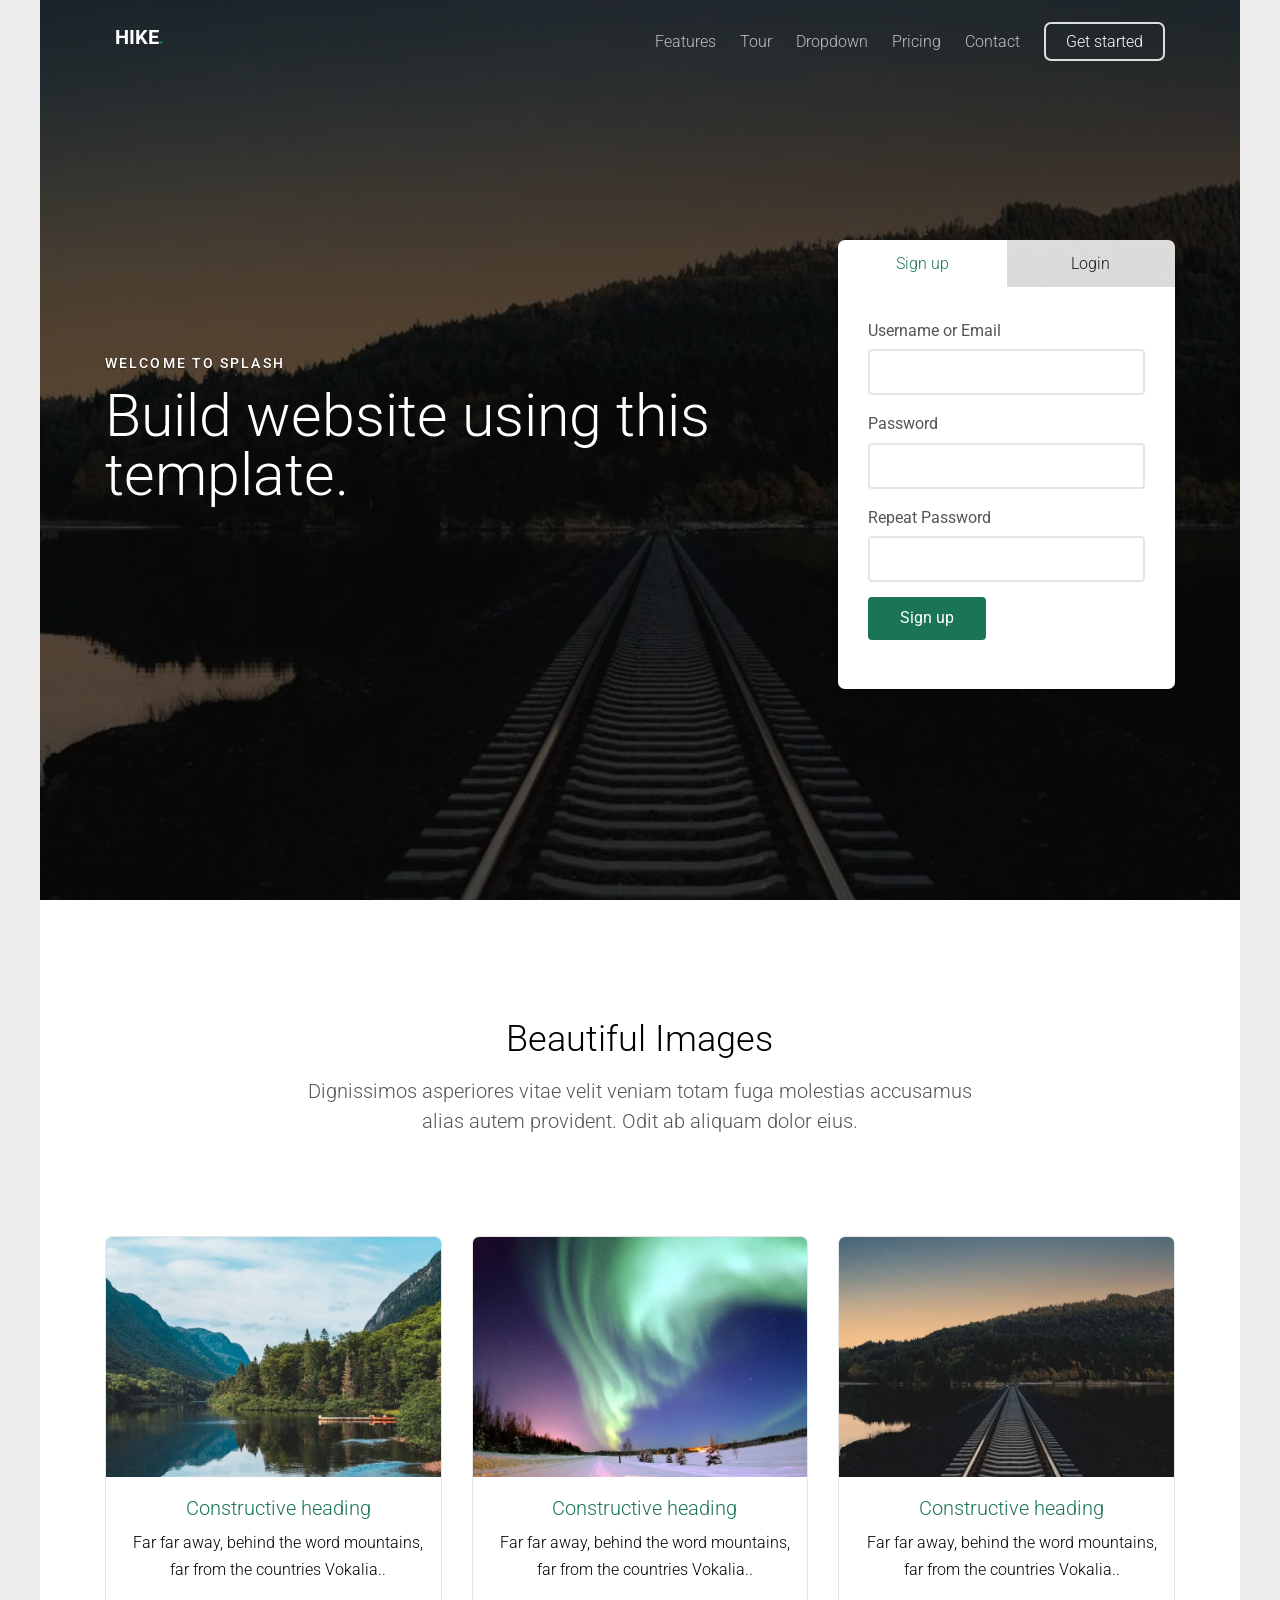
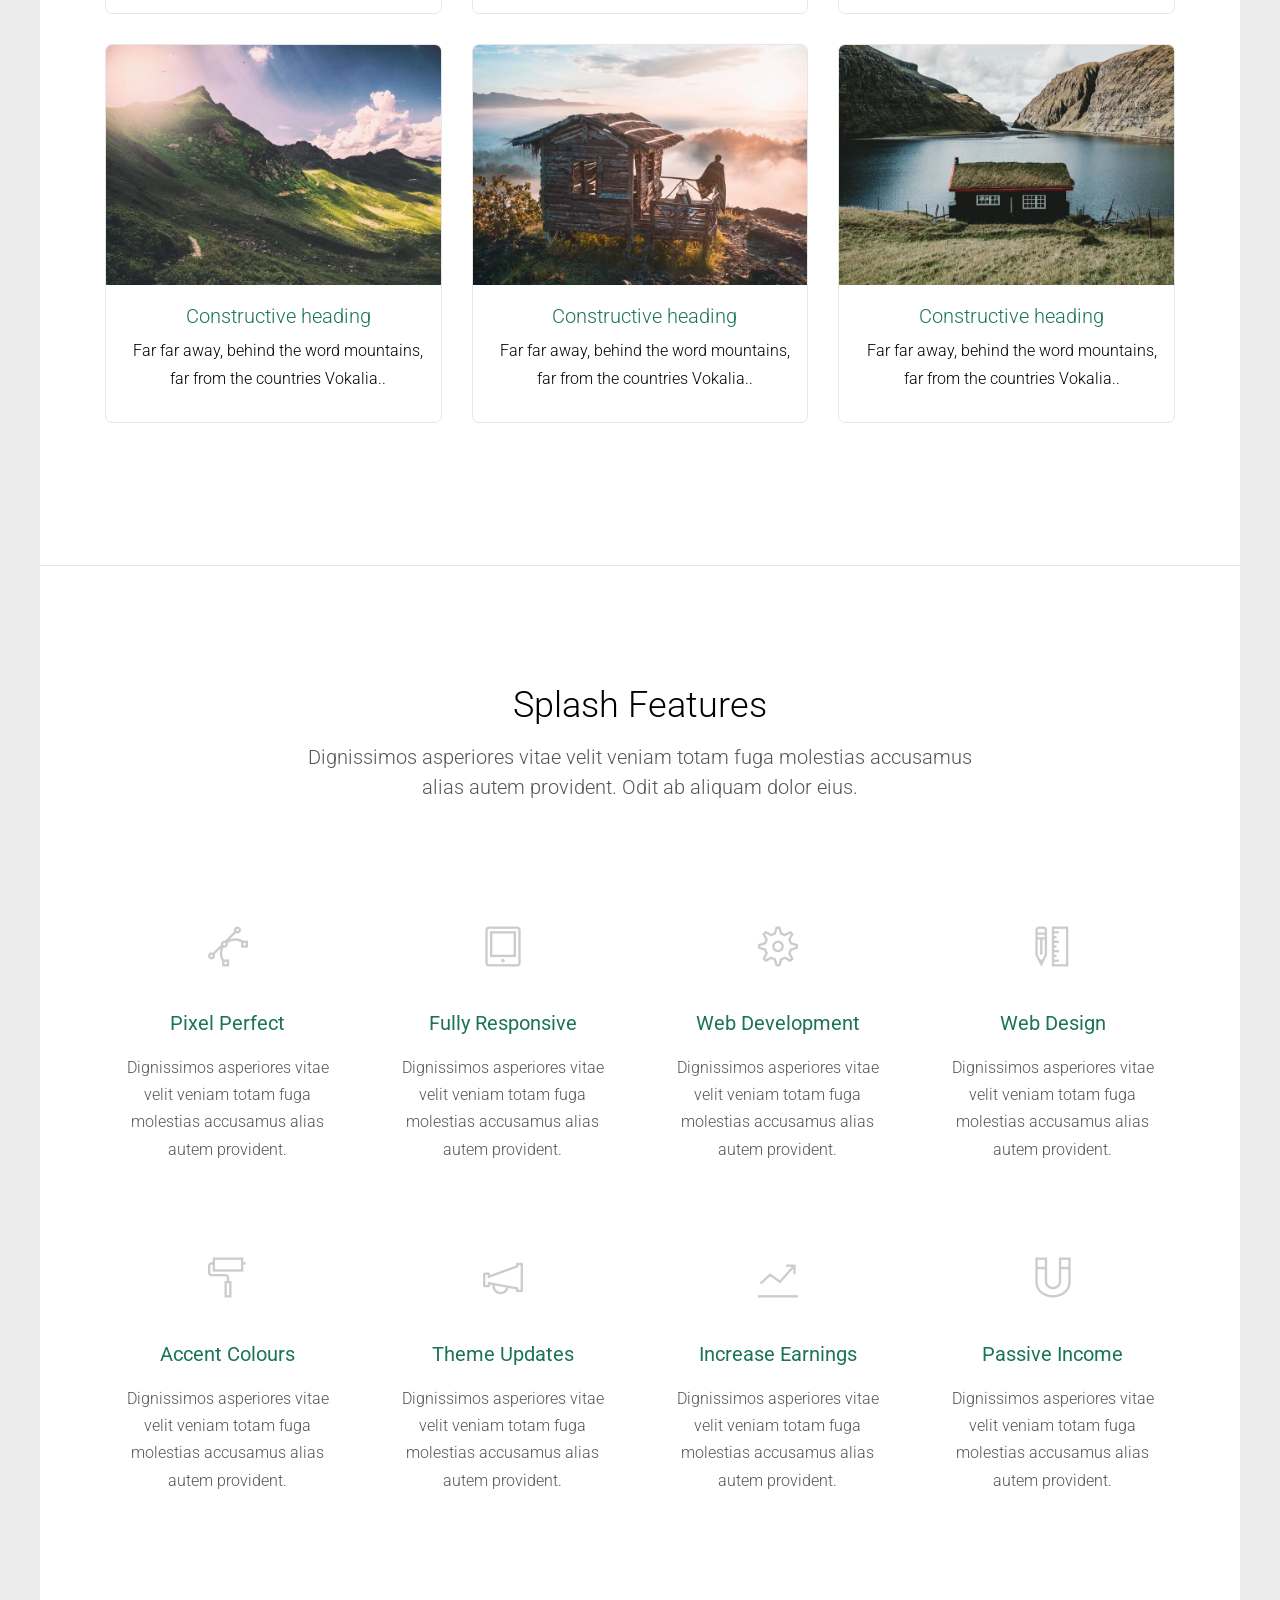
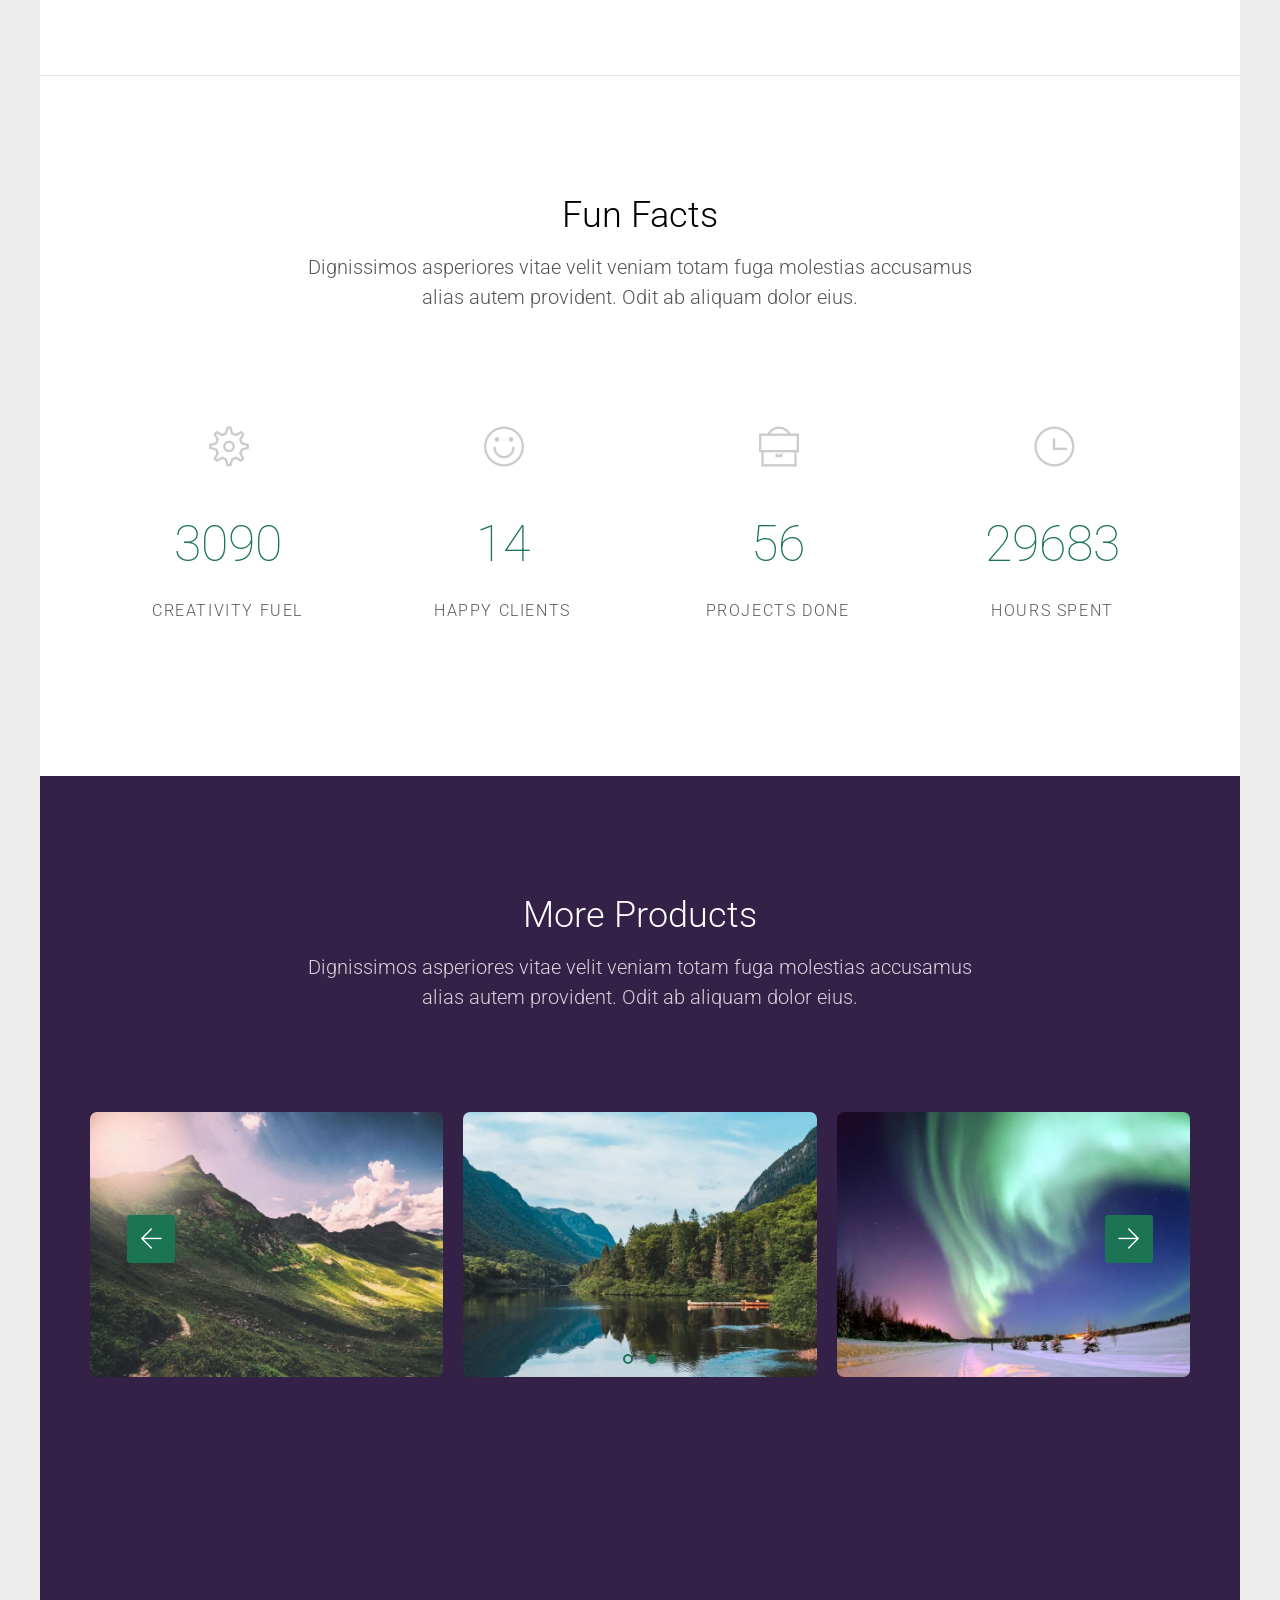
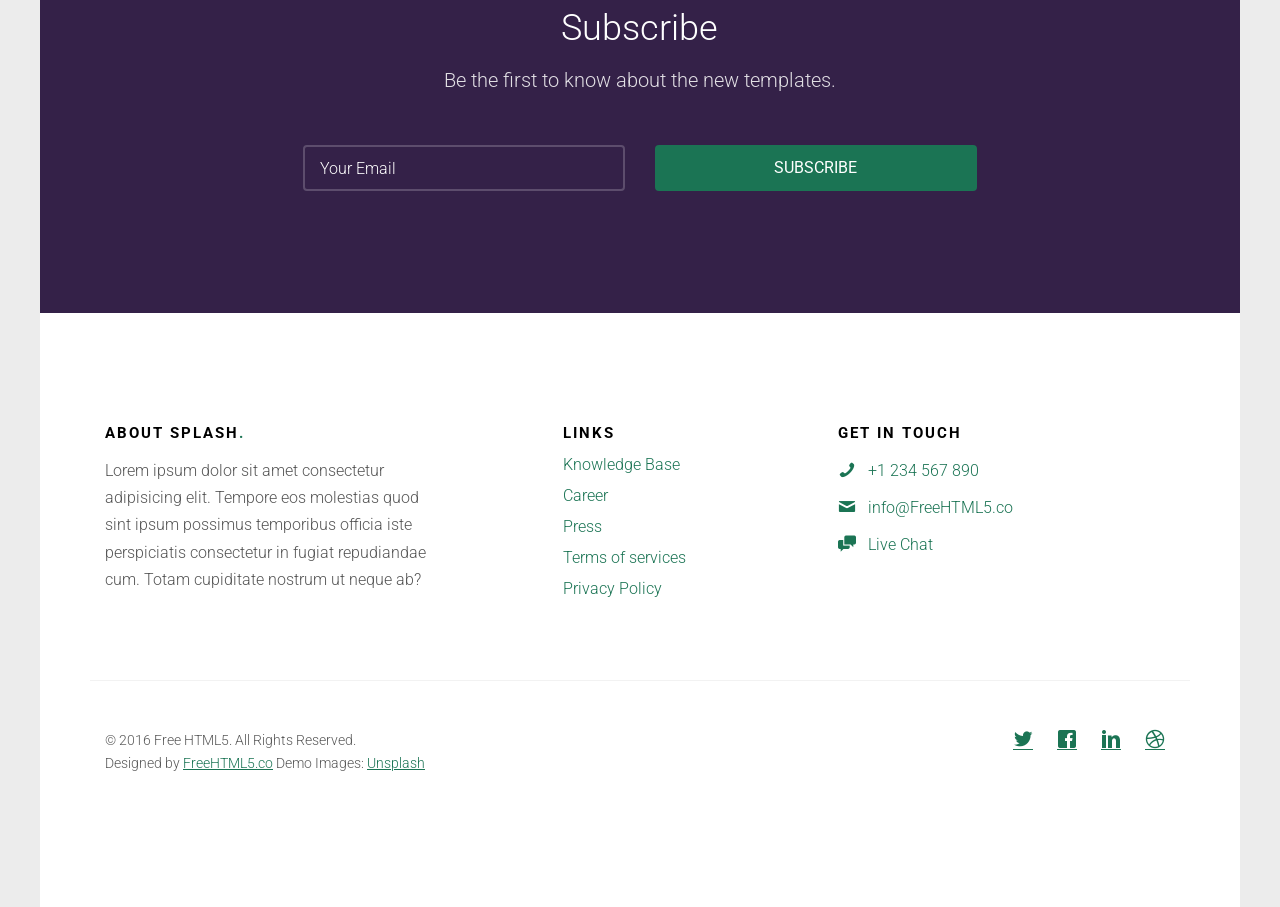
==== commit 579e1524: "optimization" ====
--- a/index.html
+++ b/index.html
@@ -1,5 +1,5 @@
 <!DOCTYPE HTML>
-<html>
+<html lang="en">
 	<head>
 	<meta charset="utf-8">
 	<meta http-equiv="X-UA-Compatible" content="IE=edge">
@@ -21,33 +21,25 @@
 	<meta name="twitter:url" content="" />
 	<meta name="twitter:card" content="" />
 
-	<link href="https://fonts.googleapis.com/css?family=Roboto:300,400,700" rel="stylesheet">
-	
-	<!-- Animate.css -->
-	<link rel="stylesheet" href="css/animate.css">
-	<!-- Icomoon Icon Fonts-->
-	<link rel="stylesheet" href="css/icomoon.css">
-	<!-- Themify Icons-->
-	<link rel="stylesheet" href="css/themify-icons.css">
-	<!-- Bootstrap  -->
-	<link rel="stylesheet" href="css/bootstrap.css">
-
-	<!-- Magnific Popup -->
-	<link rel="stylesheet" href="css/magnific-popup.css">
-
-	<!-- Owl Carousel  -->
-	<link rel="stylesheet" href="css/owl.carousel.min.css">
-	<link rel="stylesheet" href="css/owl.theme.default.min.css">
-
-	<!-- Theme style  -->
-	<link rel="stylesheet" href="css/style.css">
-
-	<!-- Modernizr JS -->
-	<script src="js/modernizr-2.6.2.min.js"></script>
-	<!-- FOR IE9 below -->
-	<!--[if lt IE 9]>
-	<script src="js/respond.min.js"></script>
-	<![endif]-->
+		<link rel="icon" type="image/png" href="favicon.png">
+	<link rel="shortcut icon" href="favicon.ico">
+	<meta name="theme-color" content="#1b7454">
+	<!-- Google Fonts preconnect & async load -->
+	<link rel="preconnect" href="https://fonts.googleapis.com">
+	<link rel="preconnect" href="https://fonts.gstatic.com" crossorigin>
+	<link rel="preload" as="style" href="https://fonts.googleapis.com/css?family=Roboto:300,400,700&display=swap">
+	<link rel="stylesheet" href="https://fonts.googleapis.com/css?family=Roboto:300,400,700&display=swap" media="print" onload="this.media='all'">
+	<noscript>
+		<link rel="stylesheet" href="https://fonts.googleapis.com/css?family=Roboto:300,400,700&display=swap">
+	</noscript>
+	<!-- Preload LCP hero background image -->
+	<link rel="preload" as="image" href="images/img_4-mobile.webp" media="(max-width: 768px)" fetchpriority="high" type="image/webp">
+	<link rel="preload" as="image" href="images/img_4.webp" media="(min-width: 769px)" fetchpriority="high" type="image/webp">
+	<!-- Optimized Bundle -->
+	<style>@charset "UTF-8";html{font-family:sans-serif;-ms-text-size-adjust:100%;-webkit-text-size-adjust:100%}body{margin:0}article,aside,details,figcaption,figure,footer,header,hgroup,main,menu,nav,section,summary{display:block}audio,canvas,progress,video{display:inline-block;vertical-align:baseline}audio:not([controls]){display:none;height:0}[hidden],template{display:none}a{background-color:transparent}a:active,a:hover{outline:0}abbr[title]{border-bottom:1px dotted}b,strong{font-weight:bold}h1{font-size:2em;margin:0.67em 0}mark{background:#ff0;color:#000}small{font-size:80%}sup{font-size:75%;line-height:0;position:relative;vertical-align:baseline}sup{top:-0.5em}img{border:0}svg:not(:root){overflow:hidden}figure{margin:1em 40px}hr{box-sizing:content-box;height:0}code{font-family:monospace,monospace;font-size:1em}button,input,optgroup,select,textarea{color:inherit;font:inherit;margin:0}button{overflow:visible}button,select{text-transform:none}button,html input[type="button"],input[type="reset"],input[type="submit"]{-webkit-appearance:button;cursor:pointer}button[disabled],html input[disabled]{cursor:default}button::-moz-focus-inner,input::-moz-focus-inner{border:0;padding:0}input{line-height:normal}input[type="checkbox"],input[type="radio"]{box-sizing:border-box;padding:0}input[type="number"]::-webkit-inner-spin-button,input[type="number"]::-webkit-outer-spin-button{height:auto}input[type="search"]{-webkit-appearance:textfield;box-sizing:content-box}input[type="search"]::-webkit-search-cancel-button,input[type="search"]::-webkit-search-decoration{-webkit-appearance:none}fieldset{border:1px solid #c0c0c0;margin:0 2px;padding:0.35em 0.625em 0.75em}textarea{overflow:auto}optgroup{font-weight:bold}table{border-collapse:collapse;border-spacing:0}td,th{padding:0}@media print{*,*:before,*:after{background:transparent !important;color:#000 !important;box-shadow:none !important;text-shadow:none !important}a,a:visited{text-decoration:underline}a[href]:after{content:" (" attr(href) ")"}abbr[title]:after{content:" (" attr(title) ")"}thead{display:table-header-group}tr,img{page-break-inside:avoid}img{max-width:100% !important}p,h2,h3{orphans:3;widows:3}h2,h3{page-break-after:avoid}.label{border:1px solid #000}.table{border-collapse:collapse !important}.table td,.table th{background-color:#fff !important}}*{-webkit-box-sizing:border-box;-moz-box-sizing:border-box;box-sizing:border-box}*:before,*:after{-webkit-box-sizing:border-box;-moz-box-sizing:border-box;box-sizing:border-box}html{font-size:10px;-webkit-tap-highlight-color:transparent}body{font-family:"Helvetica Neue",Helvetica,Arial,sans-serif;font-size:14px;line-height:1.42857;color:#333333;background-color:#fff}input,button,select,textarea{font-family:inherit;font-size:inherit;line-height:inherit}a{color:#337ab7;text-decoration:none}a:hover,a:focus{color:#23527c;text-decoration:underline}a:focus{outline:thin dotted;outline:5px auto -webkit-focus-ring-color;outline-offset:-2px}figure{margin:0}img{vertical-align:middle}.img-responsive{display:block;max-width:100%;height:auto}hr{margin-top:20px;margin-bottom:20px;border:0;border-top:1px solid #eeeeee}.sr-only{position:absolute;width:1px;height:1px;margin:-1px;padding:0;overflow:hidden;clip:rect(0,0,0,0);border:0}[role="button"]{cursor:pointer}h1,h2,h3,h4,h5,h6,.h1,.h2,.h3,.h4,.h5,.h6{font-family:inherit;font-weight:500;line-height:1.1;color:inherit}h1 small,h1 .small,h2 small,h2 .small,h3 small,h3 .small,h4 small,h4 .small,h5 small,h5 .small,h6 small,h6 .small,.h1 small,.h1 .small,.h2 small,.h2 .small,.h3 small,.h3 .small,.h4 small,.h4 .small,.h5 small,.h5 .small,.h6 small,.h6 .small{font-weight:normal;line-height:1;color:#555555}h1,.h1,h2,.h2,h3,.h3{margin-top:20px;margin-bottom:10px}h1 small,h1 .small,.h1 small,.h1 .small,h2 small,h2 .small,.h2 small,.h2 .small,h3 small,h3 .small,.h3 small,.h3 .small{font-size:65%}h4,.h4,h5,.h5,h6,.h6{margin-top:10px;margin-bottom:10px}h4 small,h4 .small,.h4 small,.h4 .small,h5 small,h5 .small,.h5 small,.h5 .small,h6 small,h6 .small,.h6 small,.h6 .small{font-size:75%}h1,.h1{font-size:36px}h2,.h2{font-size:30px}h3,.h3{font-size:24px}h4,.h4{font-size:18px}h5,.h5{font-size:14px}h6,.h6{font-size:12px}p{margin:0 0 10px}small,.small{font-size:85%}mark,.mark{background-color:#fcf8e3;padding:0.2em}.text-left{text-align:left}.text-right{text-align:right}.text-center{text-align:center}ul,ol{margin-top:0;margin-bottom:10px}ul ul,ul ol,ol ul,ol ol{margin-bottom:0}abbr[title],abbr[data-original-title]{cursor:help;border-bottom:1px dotted #777777}address{margin-bottom:20px;font-style:normal;line-height:1.42857}code{font-family:Menlo,Monaco,Consolas,"Courier New",monospace}code{padding:2px 4px;font-size:90%;color:#c7254e;background-color:#f9f2f4;border-radius:4px}.container{margin-right:auto;margin-left:auto;padding-left:15px;padding-right:15px}.container:before,.container:after{content:" ";display:table}.container:after{clear:both}@media (min-width:768px){.container{width:750px}}@media (min-width:992px){.container{width:970px}}@media (min-width:1200px){.container{width:1170px}}.row{margin-left:-15px;margin-right:-15px}.row:before,.row:after{content:" ";display:table}.row:after{clear:both}.col-md-3,.col-sm-4,.col-md-4,.col-lg-4,.col-md-5,.col-sm-6,.col-md-6,.col-md-7,.col-xs-8,.col-md-8,.col-xs-12,.col-md-12{position:relative;min-height:1px;padding-left:15px;padding-right:15px}.col-xs-8,.col-xs-12{float:left}.col-xs-8{width:66.66667%}.col-xs-12{width:100%}@media (min-width:768px){.col-sm-4,.col-sm-6{float:left}.col-sm-4{width:33.33333%}.col-sm-6{width:50%}}@media (min-width:992px){.col-md-3,.col-md-4,.col-md-5,.col-md-6,.col-md-7,.col-md-8,.col-md-12{float:left}.col-md-3{width:25%}.col-md-4{width:33.33333%}.col-md-5{width:41.66667%}.col-md-6{width:50%}.col-md-7{width:58.33333%}.col-md-8{width:66.66667%}.col-md-12{width:100%}.col-md-push-1{left:8.33333%}.col-md-offset-0{margin-left:0%}.col-md-offset-2{margin-left:16.66667%}}@media (min-width:1200px){.col-lg-4{float:left}.col-lg-4{width:33.33333%}}table{background-color:transparent}caption{padding-top:8px;padding-bottom:8px;color:#555555;text-align:left}th{text-align:left}.table{width:100%;max-width:100%;margin-bottom:20px}.table>thead>tr>th,.table>thead>tr>td,.table>tbody>tr>th,.table>tbody>tr>td,.table>tfoot>tr>th,.table>tfoot>tr>td{padding:8px;line-height:1.42857;vertical-align:top;border-top:1px solid #ddd}.table>thead>tr>th{vertical-align:bottom;border-bottom:2px solid #ddd}.table>caption + thead>tr:first-child>th,.table>caption + thead>tr:first-child>td,.table>colgroup + thead>tr:first-child>th,.table>colgroup + thead>tr:first-child>td,.table>thead:first-child>tr:first-child>th,.table>thead:first-child>tr:first-child>td{border-top:0}.table>tbody + tbody{border-top:2px solid #ddd}.table .table{background-color:#fff}table col[class*="col-"]{position:static;float:none;display:table-column}table td[class*="col-"],table th[class*="col-"]{position:static;float:none;display:table-cell}.table>thead>tr>td.active,.table>thead>tr>th.active,.table>thead>tr.active>td,.table>thead>tr.active>th,.table>tbody>tr>td.active,.table>tbody>tr>th.active,.table>tbody>tr.active>td,.table>tbody>tr.active>th,.table>tfoot>tr>td.active,.table>tfoot>tr>th.active,.table>tfoot>tr.active>td,.table>tfoot>tr.active>th{background-color:#f5f5f5}.table>thead>tr>td.success,.table>thead>tr>th.success,.table>thead>tr.success>td,.table>thead>tr.success>th,.table>tbody>tr>td.success,.table>tbody>tr>th.success,.table>tbody>tr.success>td,.table>tbody>tr.success>th,.table>tfoot>tr>td.success,.table>tfoot>tr>th.success,.table>tfoot>tr.success>td,.table>tfoot>tr.success>th{background-color:#dff0d8}.table>thead>tr>td.info,.table>thead>tr>th.info,.table>thead>tr.info>td,.table>thead>tr.info>th,.table>tbody>tr>td.info,.table>tbody>tr>th.info,.table>tbody>tr.info>td,.table>tbody>tr.info>th,.table>tfoot>tr>td.info,.table>tfoot>tr>th.info,.table>tfoot>tr.info>td,.table>tfoot>tr.info>th{background-color:#d9edf7}fieldset{padding:0;margin:0;border:0;min-width:0}label{display:inline-block;max-width:100%;margin-bottom:5px;font-weight:bold;color:#555555}input[type="search"]{-webkit-box-sizing:border-box;-moz-box-sizing:border-box;box-sizing:border-box}input[type="radio"],input[type="checkbox"]{margin:4px 0 0;margin-top:1px \9;line-height:normal}input[type="file"]{display:block}input[type="range"]{display:block;width:100%}select[multiple],select[size]{height:auto}input[type="file"]:focus,input[type="radio"]:focus,input[type="checkbox"]:focus{outline:thin dotted;outline:5px auto -webkit-focus-ring-color;outline-offset:-2px}output{display:block;padding-top:11px;font-size:14px;line-height:1.42857;color:#555555}.form-control{display:block;width:100%;height:42px;padding:10px 20px;font-size:14px;line-height:1.42857;color:#555555;background-color:#fff;background-image:none;border:1px solid #ccc;border-radius:4px;-webkit-box-shadow:inset 0 1px 1px rgba(0,0,0,0.075);box-shadow:inset 0 1px 1px rgba(0,0,0,0.075);-webkit-transition:border-color ease-in-out 0.15s,box-shadow ease-in-out 0.15s;-o-transition:border-color ease-in-out 0.15s,box-shadow ease-in-out 0.15s;transition:border-color ease-in-out 0.15s,box-shadow ease-in-out 0.15s}.form-control:focus{border-color:#66afe9;outline:0;-webkit-box-shadow:inset 0 1px 1px rgba(0,0,0,0.075),0 0 8px rgba(102,175,233,0.6);box-shadow:inset 0 1px 1px rgba(0,0,0,0.075),0 0 8px rgba(102,175,233,0.6)}.form-control::-moz-placeholder{color:#999;opacity:1}.form-control:-ms-input-placeholder{color:#999}.form-control::-webkit-input-placeholder{color:#999}.form-control[disabled],.form-control[readonly],fieldset[disabled] .form-control{background-color:#eeeeee;opacity:1}.form-control[disabled],fieldset[disabled] .form-control{cursor:not-allowed}textarea.form-control{height:auto}input[type="search"]{-webkit-appearance:none}@media screen and (-webkit-min-device-pixel-ratio:0){input[type="date"].form-control,input[type="time"].form-control,input[type="datetime-local"].form-control,input[type="month"].form-control{line-height:42px}}.form-group{margin-bottom:15px}.radio,.checkbox{position:relative;display:block;margin-top:10px;margin-bottom:10px}.radio label,.checkbox label{min-height:20px;padding-left:20px;margin-bottom:0;font-weight:normal;cursor:pointer}.radio input[type="radio"],.checkbox input[type="checkbox"]{position:absolute;margin-left:-20px;margin-top:4px \9}.radio + .radio,.checkbox + .checkbox{margin-top:-5px}input[type="radio"][disabled],input[type="radio"].disabled,fieldset[disabled] input[type="radio"],input[type="checkbox"][disabled],input[type="checkbox"].disabled,fieldset[disabled] input[type="checkbox"]{cursor:not-allowed}.radio.disabled label,fieldset[disabled] .radio label,.checkbox.disabled label,fieldset[disabled] .checkbox label{cursor:not-allowed}@media (min-width:768px){.form-inline .form-group{display:inline-block;margin-bottom:0;vertical-align:middle}.form-inline .form-control{display:inline-block;width:auto;vertical-align:middle}.form-inline .radio,.form-inline .checkbox{display:inline-block;margin-top:0;margin-bottom:0;vertical-align:middle}.form-inline .radio label,.form-inline .checkbox label{padding-left:0}.form-inline .radio input[type="radio"],.form-inline .checkbox input[type="checkbox"]{position:relative;margin-left:0}}.btn{display:inline-block;margin-bottom:0;font-weight:normal;text-align:center;vertical-align:middle;touch-action:manipulation;cursor:pointer;background-image:none;border:1px solid transparent;white-space:nowrap;padding:10px 20px;font-size:14px;line-height:1.42857;border-radius:4px;-webkit-user-select:none;-moz-user-select:none;-ms-user-select:none;user-select:none}.btn:focus,.btn.focus,.btn:active:focus,.btn:active.focus,.btn.active:focus,.btn.active.focus{outline:thin dotted;outline:5px auto -webkit-focus-ring-color;outline-offset:-2px}.btn:hover,.btn:focus,.btn.focus{color:#333;text-decoration:none}.btn:active,.btn.active{outline:0;background-image:none;-webkit-box-shadow:inset 0 3px 5px rgba(0,0,0,0.125);box-shadow:inset 0 3px 5px rgba(0,0,0,0.125)}.btn.disabled,.btn[disabled],fieldset[disabled] .btn{cursor:not-allowed;opacity:0.65;filter:alpha(opacity=65);-webkit-box-shadow:none;box-shadow:none}a.btn.disabled,fieldset[disabled] a.btn{pointer-events:none}.btn-default{color:#333;background-color:#fff;border-color:#ccc}.btn-default:focus,.btn-default.focus{color:#333;background-color:#e6e6e6;border-color:#8c8c8c}.btn-default:hover{color:#333;background-color:#e6e6e6;border-color:#adadad}.btn-default:active,.btn-default.active{color:#333;background-color:#e6e6e6;border-color:#adadad}.btn-default:active:hover,.btn-default:active:focus,.btn-default:active.focus,.btn-default.active:hover,.btn-default.active:focus,.btn-default.active.focus{color:#333;background-color:#d4d4d4;border-color:#8c8c8c}.btn-default:active,.btn-default.active{background-image:none}.btn-default.disabled,.btn-default.disabled:hover,.btn-default.disabled:focus,.btn-default.disabled.focus,.btn-default.disabled:active,.btn-default.disabled.active,.btn-default[disabled],.btn-default[disabled]:hover,.btn-default[disabled]:focus,.btn-default[disabled].focus,.btn-default[disabled]:active,.btn-default[disabled].active,fieldset[disabled] .btn-default,fieldset[disabled] .btn-default:hover,fieldset[disabled] .btn-default:focus,fieldset[disabled] .btn-default.focus,fieldset[disabled] .btn-default:active,fieldset[disabled] .btn-default.active{background-color:#fff;border-color:#ccc}.btn-primary{color:#fff;background-color:#337ab7;border-color:#2e6da4}.btn-primary:focus,.btn-primary.focus{color:#fff;background-color:#286090;border-color:#122b40}.btn-primary:hover{color:#fff;background-color:#286090;border-color:#204d74}.btn-primary:active,.btn-primary.active{color:#fff;background-color:#286090;border-color:#204d74}.btn-primary:active:hover,.btn-primary:active:focus,.btn-primary:active.focus,.btn-primary.active:hover,.btn-primary.active:focus,.btn-primary.active.focus{color:#fff;background-color:#204d74;border-color:#122b40}.btn-primary:active,.btn-primary.active{background-image:none}.btn-primary.disabled,.btn-primary.disabled:hover,.btn-primary.disabled:focus,.btn-primary.disabled.focus,.btn-primary.disabled:active,.btn-primary.disabled.active,.btn-primary[disabled],.btn-primary[disabled]:hover,.btn-primary[disabled]:focus,.btn-primary[disabled].focus,.btn-primary[disabled]:active,.btn-primary[disabled].active,fieldset[disabled] .btn-primary,fieldset[disabled] .btn-primary:hover,fieldset[disabled] .btn-primary:focus,fieldset[disabled] .btn-primary.focus,fieldset[disabled] .btn-primary:active,fieldset[disabled] .btn-primary.active{background-color:#337ab7;border-color:#2e6da4}.btn-sm{padding:5px 20px;font-size:12px;line-height:1.5;border-radius:3px}.btn-block{display:block;width:100%}.btn-block + .btn-block{margin-top:5px}input[type="submit"].btn-block,input[type="reset"].btn-block,input[type="button"].btn-block{width:100%}.fade{opacity:0;-webkit-transition:opacity 0.15s linear;-o-transition:opacity 0.15s linear;transition:opacity 0.15s linear}.fade.in{opacity:1}.collapse{display:none}.collapse.in{display:block}tr.collapse.in{display:table-row}tbody.collapse.in{display:table-row-group}.collapsing{position:relative;height:0;overflow:hidden;-webkit-transition-property:height,visibility;transition-property:height,visibility;-webkit-transition-duration:0.35s;transition-duration:0.35s;-webkit-transition-timing-function:ease;transition-timing-function:ease}.dropdown{position:relative}.dropdown-menu{position:absolute;top:100%;left:0;z-index:1000;display:none;float:left;min-width:160px;padding:5px 0;margin:2px 0 0;list-style:none;font-size:14px;text-align:left;background-color:#fff;border:1px solid #ccc;border:1px solid rgba(0,0,0,0.15);border-radius:4px;-webkit-box-shadow:0 6px 12px rgba(0,0,0,0.175);box-shadow:0 6px 12px rgba(0,0,0,0.175);background-clip:padding-box}.dropdown-menu.pull-right{right:0;left:auto}.dropdown-menu>li>a{display:block;padding:3px 20px;clear:both;font-weight:normal;line-height:1.42857;color:#333333;white-space:nowrap}.dropdown-menu>li>a:hover,.dropdown-menu>li>a:focus{text-decoration:none;color:#262626;background-color:#f5f5f5}.dropdown-menu>.active>a,.dropdown-menu>.active>a:hover,.dropdown-menu>.active>a:focus{color:#fff;text-decoration:none;outline:0;background-color:#337ab7}.dropdown-menu>.disabled>a,.dropdown-menu>.disabled>a:hover,.dropdown-menu>.disabled>a:focus{color:#555555}.dropdown-menu>.disabled>a:hover,.dropdown-menu>.disabled>a:focus{text-decoration:none;background-color:transparent;background-image:none;filter:progid:DXImageTransform.Microsoft.gradient(enabled = false);cursor:not-allowed}.open>.dropdown-menu{display:block}.open>a{outline:0}.dropdown-backdrop{position:fixed;left:0;right:0;bottom:0;top:0;z-index:990}.pull-right>.dropdown-menu{right:0;left:auto}[data-toggle="buttons"]>.btn input[type="radio"],[data-toggle="buttons"]>.btn input[type="checkbox"]{position:absolute;clip:rect(0,0,0,0);pointer-events:none}.nav{margin-bottom:0;padding-left:0;list-style:none}.nav:before,.nav:after{content:" ";display:table}.nav:after{clear:both}.nav>li{position:relative;display:block}.nav>li>a{position:relative;display:block;padding:10px 15px}.nav>li>a:hover,.nav>li>a:focus{text-decoration:none;background-color:#eeeeee}.nav>li.disabled>a{color:#555555}.nav>li.disabled>a:hover,.nav>li.disabled>a:focus{color:#555555;text-decoration:none;background-color:transparent;cursor:not-allowed}.nav .open>a,.nav .open>a:hover,.nav .open>a:focus{background-color:#eeeeee;border-color:#337ab7}.nav>li>a>img{max-width:none}.tab-content>.active{display:block}.navbar-nav{margin:8.75px -15px}.navbar-nav>li>a{padding-top:10px;padding-bottom:10px;line-height:20px}@media (max-width:767px){.navbar-nav .open .dropdown-menu{position:static;float:none;width:auto;margin-top:0;background-color:transparent;border:0;box-shadow:none}.navbar-nav .open .dropdown-menu>li>a{padding:5px 15px 5px 25px}.navbar-nav .open .dropdown-menu>li>a{line-height:20px}.navbar-nav .open .dropdown-menu>li>a:hover,.navbar-nav .open .dropdown-menu>li>a:focus{background-image:none}}@media (min-width:768px){.navbar-nav{float:left;margin:0}.navbar-nav>li{float:left}.navbar-nav>li>a{padding-top:17.5px;padding-bottom:17.5px}}.navbar-nav>li>.dropdown-menu{margin-top:0;border-top-right-radius:0;border-top-left-radius:0}.label{display:inline;padding:0.2em 0.6em 0.3em;font-size:75%;font-weight:bold;line-height:1;color:#fff;text-align:center;white-space:nowrap;vertical-align:baseline;border-radius:0.25em}.label:empty{display:none}.btn .label{position:relative;top:-1px}a.label:hover,a.label:focus{color:#fff;text-decoration:none;cursor:pointer}.thumbnail{display:block;padding:4px;margin-bottom:20px;line-height:1.42857;background-color:#fff;border:1px solid #ddd;border-radius:4px;-webkit-transition:border 0.2s ease-in-out;-o-transition:border 0.2s ease-in-out;transition:border 0.2s ease-in-out}.thumbnail>img,.thumbnail a>img{display:block;max-width:100%;height:auto;margin-left:auto;margin-right:auto}.thumbnail .caption{padding:9px;color:#333333}a.thumbnail:hover,a.thumbnail:focus,a.thumbnail.active{border-color:#337ab7}.alert{padding:15px;margin-bottom:20px;border:1px solid transparent;border-radius:4px}.alert h4{margin-top:0;color:inherit}.alert>p,.alert>ul{margin-bottom:0}.alert>p + p{margin-top:5px}.progress{overflow:hidden;height:20px;margin-bottom:20px;background-color:#f5f5f5;border-radius:4px;-webkit-box-shadow:inset 0 1px 2px rgba(0,0,0,0.1);box-shadow:inset 0 1px 2px rgba(0,0,0,0.1)}.media{margin-top:15px}.media:first-child{margin-top:0}.media{zoom:1;overflow:hidden}.media>.pull-right{padding-left:10px}.media>.pull-left{padding-right:10px}.panel{margin-bottom:20px;background-color:#fff;border:1px solid transparent;border-radius:4px;-webkit-box-shadow:0 1px 1px rgba(0,0,0,0.05);box-shadow:0 1px 1px rgba(0,0,0,0.05)}.panel>.table{margin-bottom:0}.panel>.table caption{padding-left:15px;padding-right:15px}.panel>.table:first-child{border-top-right-radius:3px;border-top-left-radius:3px}.panel>.table:first-child>thead:first-child>tr:first-child,.panel>.table:first-child>tbody:first-child>tr:first-child{border-top-left-radius:3px;border-top-right-radius:3px}.panel>.table:first-child>thead:first-child>tr:first-child td:first-child,.panel>.table:first-child>thead:first-child>tr:first-child th:first-child,.panel>.table:first-child>tbody:first-child>tr:first-child td:first-child,.panel>.table:first-child>tbody:first-child>tr:first-child th:first-child{border-top-left-radius:3px}.panel>.table:first-child>thead:first-child>tr:first-child td:last-child,.panel>.table:first-child>thead:first-child>tr:first-child th:last-child,.panel>.table:first-child>tbody:first-child>tr:first-child td:last-child,.panel>.table:first-child>tbody:first-child>tr:first-child th:last-child{border-top-right-radius:3px}.panel>.table:last-child{border-bottom-right-radius:3px;border-bottom-left-radius:3px}.panel>.table:last-child>tbody:last-child>tr:last-child,.panel>.table:last-child>tfoot:last-child>tr:last-child{border-bottom-left-radius:3px;border-bottom-right-radius:3px}.panel>.table:last-child>tbody:last-child>tr:last-child td:first-child,.panel>.table:last-child>tbody:last-child>tr:last-child th:first-child,.panel>.table:last-child>tfoot:last-child>tr:last-child td:first-child,.panel>.table:last-child>tfoot:last-child>tr:last-child th:first-child{border-bottom-left-radius:3px}.panel>.table:last-child>tbody:last-child>tr:last-child td:last-child,.panel>.table:last-child>tbody:last-child>tr:last-child th:last-child,.panel>.table:last-child>tfoot:last-child>tr:last-child td:last-child,.panel>.table:last-child>tfoot:last-child>tr:last-child th:last-child{border-bottom-right-radius:3px}.panel>.table>tbody:first-child>tr:first-child th,.panel>.table>tbody:first-child>tr:first-child td{border-top:0}.close{float:right;font-size:21px;font-weight:bold;line-height:1;color:#000;text-shadow:0 1px 0 #fff;opacity:0.2;filter:alpha(opacity=20)}.close:hover,.close:focus{color:#000;text-decoration:none;cursor:pointer;opacity:0.5;filter:alpha(opacity=50)}button.close{padding:0;cursor:pointer;background:transparent;border:0;-webkit-appearance:none}.modal-open{overflow:hidden}.modal{display:none;overflow:hidden;position:fixed;top:0;right:0;bottom:0;left:0;z-index:1050;-webkit-overflow-scrolling:touch;outline:0}.modal.fade .modal-dialog{-webkit-transform:translate(0,-25%);-ms-transform:translate(0,-25%);-o-transform:translate(0,-25%);transform:translate(0,-25%);-webkit-transition:-webkit-transform 0.3s ease-out;-moz-transition:-moz-transform 0.3s ease-out;-o-transition:-o-transform 0.3s ease-out;transition:transform 0.3s ease-out}.modal.in .modal-dialog{-webkit-transform:translate(0,0);-ms-transform:translate(0,0);-o-transform:translate(0,0);transform:translate(0,0)}.modal-open .modal{overflow-x:hidden;overflow-y:auto}.modal-dialog{position:relative;width:auto;margin:10px}.modal-content{position:relative;background-color:#fff;border:1px solid #999;border:1px solid rgba(0,0,0,0.2);border-radius:6px;-webkit-box-shadow:0 3px 9px rgba(0,0,0,0.65);box-shadow:0 3px 9px rgba(0,0,0,0.65);background-clip:padding-box;outline:0}.modal-backdrop{position:fixed;top:0;right:0;bottom:0;left:0;z-index:1040;background-color:#000}.modal-backdrop.fade{opacity:0;filter:alpha(opacity=0)}.modal-backdrop.in{opacity:0.5;filter:alpha(opacity=50)}.modal-scrollbar-measure{position:absolute;top:-9999px;width:50px;height:50px;overflow:scroll}@media (min-width:768px){.modal-dialog{width:600px;margin:30px auto}.modal-content{-webkit-box-shadow:0 5px 15px rgba(0,0,0,0.65);box-shadow:0 5px 15px rgba(0,0,0,0.65)}}.tooltip{position:absolute;z-index:1070;display:block;font-family:"Helvetica Neue",Helvetica,Arial,sans-serif;font-style:normal;font-weight:normal;letter-spacing:normal;line-break:auto;line-height:1.42857;text-align:left;text-align:start;text-decoration:none;text-shadow:none;text-transform:none;white-space:normal;word-break:normal;word-spacing:normal;word-wrap:normal;font-size:12px;opacity:0;filter:alpha(opacity=0)}.tooltip.in{opacity:0.9;filter:alpha(opacity=90)}.tooltip.top{margin-top:-3px;padding:5px 0}.tooltip.right{margin-left:3px;padding:0 5px}.tooltip.bottom{margin-top:3px;padding:5px 0}.tooltip.left{margin-left:-3px;padding:0 5px}.tooltip-inner{max-width:200px;padding:3px 8px;color:#fff;text-align:center;background-color:#000;border-radius:4px}.tooltip-arrow{position:absolute;width:0;height:0;border-color:transparent;border-style:solid}.tooltip.top .tooltip-arrow{bottom:0;left:50%;margin-left:-5px;border-width:5px 5px 0;border-top-color:#000}.tooltip.right .tooltip-arrow{top:50%;left:0;margin-top:-5px;border-width:5px 5px 5px 0;border-right-color:#000}.tooltip.left .tooltip-arrow{top:50%;right:0;margin-top:-5px;border-width:5px 0 5px 5px;border-left-color:#000}.tooltip.bottom .tooltip-arrow{top:0;left:50%;margin-left:-5px;border-width:0 5px 5px;border-bottom-color:#000}.popover{position:absolute;top:0;left:0;z-index:1060;display:none;max-width:276px;padding:1px;font-family:"Helvetica Neue",Helvetica,Arial,sans-serif;font-style:normal;font-weight:normal;letter-spacing:normal;line-break:auto;line-height:1.42857;text-align:left;text-align:start;text-decoration:none;text-shadow:none;text-transform:none;white-space:normal;word-break:normal;word-spacing:normal;word-wrap:normal;font-size:14px;background-color:#fff;background-clip:padding-box;border:1px solid #ccc;border:1px solid rgba(0,0,0,0.2);border-radius:6px;-webkit-box-shadow:0 5px 10px rgba(0,0,0,0.2);box-shadow:0 5px 10px rgba(0,0,0,0.2)}.popover.top{margin-top:-10px}.popover.right{margin-left:10px}.popover.bottom{margin-top:10px}.popover.left{margin-left:-10px}.popover-title{margin:0;padding:8px 14px;font-size:14px;background-color:#f7f7f7;border-bottom:1px solid #ebebeb;border-radius:5px 5px 0 0}.popover-content{padding:9px 14px}.popover>.arrow,.popover>.arrow:after{position:absolute;display:block;width:0;height:0;border-color:transparent;border-style:solid}.popover>.arrow{border-width:11px}.popover>.arrow:after{border-width:10px;content:""}.popover.top>.arrow{left:50%;margin-left:-11px;border-bottom-width:0;border-top-color:#999999;border-top-color:rgba(0,0,0,0.25);bottom:-11px}.popover.top>.arrow:after{content:" ";bottom:1px;margin-left:-10px;border-bottom-width:0;border-top-color:#fff}.popover.right>.arrow{top:50%;left:-11px;margin-top:-11px;border-left-width:0;border-right-color:#999999;border-right-color:rgba(0,0,0,0.25)}.popover.right>.arrow:after{content:" ";left:1px;bottom:-10px;border-left-width:0;border-right-color:#fff}.popover.bottom>.arrow{left:50%;margin-left:-11px;border-top-width:0;border-bottom-color:#999999;border-bottom-color:rgba(0,0,0,0.25);top:-11px}.popover.bottom>.arrow:after{content:" ";top:1px;margin-left:-10px;border-top-width:0;border-bottom-color:#fff}.popover.left>.arrow{top:50%;right:-11px;margin-top:-11px;border-right-width:0;border-left-color:#999999;border-left-color:rgba(0,0,0,0.25)}.popover.left>.arrow:after{content:" ";right:1px;border-right-width:0;border-left-color:#fff;bottom:-10px}.carousel{position:relative}.carousel-indicators{position:absolute;bottom:10px;left:50%;z-index:15;width:60%;margin-left:-30%;padding-left:0;list-style:none;text-align:center}.carousel-indicators li{display:inline-block;width:10px;height:10px;margin:1px;text-indent:-999px;border:1px solid #fff;border-radius:10px;cursor:pointer;background-color:#000 \9;background-color:transparent}.carousel-indicators .active{margin:0;width:12px;height:12px;background-color:#fff}@media screen and (min-width:768px){.carousel-indicators{bottom:20px}}.pull-right{float:right !important}.pull-left{float:left !important}.hide{display:none !important}.show{display:block !important}.hidden{display:none !important}.affix{position:fixed}@-ms-viewport{width:device-width}@charset "UTF-8";.animated{-webkit-animation-duration:1s;animation-duration:1s;-webkit-animation-fill-mode:both;animation-fill-mode:both}.animated-fast{-webkit-animation-duration:0.5s;animation-duration:0.5s;-webkit-animation-fill-mode:both;animation-fill-mode:both}.swing{-webkit-transform-origin:top center;transform-origin:top center;-webkit-animation-name:swing;animation-name:swing}@-webkit-keyframes fadeIn{from{opacity:0;-ms-transform:scale(0.95);-webkit-transform:scale(0.95);transform:scale(0.95)}to{opacity:1;-ms-transform:scale(1);-webkit-transform:scale(1);transform:scale(1)}}@keyframes fadeIn{from{opacity:0;-ms-transform:scale(0.95);-webkit-transform:scale(0.95);transform:scale(0.95)}to{opacity:1;-ms-transform:scale(1);-webkit-transform:scale(1);transform:scale(1)}}.fadeIn{-webkit-animation-name:fadeIn;animation-name:fadeIn}@-webkit-keyframes fadeInLeft{from{opacity:0;-webkit-transform:translate3d(-50px,0,0);transform:translate3d(-50px,0,0)}to{opacity:1;-webkit-transform:none;transform:none}}@keyframes fadeInLeft{from{opacity:0;-webkit-transform:translate3d(-50px,0,0);transform:translate3d(-50px,0,0)}to{opacity:1;-webkit-transform:none;transform:none}}.fadeInLeft{-webkit-animation-name:fadeInLeft;animation-name:fadeInLeft}@-webkit-keyframes fadeInRight{from{opacity:0;-webkit-transform:translate3d(50px,0,0);transform:translate3d(50px,0,0)}to{opacity:1;-webkit-transform:none;transform:none}}@keyframes fadeInRight{from{opacity:0;-webkit-transform:translate3d(50px,0,0);transform:translate3d(50px,0,0)}to{opacity:1;-webkit-transform:none;transform:none}}.fadeInRight{-webkit-animation-name:fadeInRight;animation-name:fadeInRight}@-webkit-keyframes fadeInUp{from{opacity:0;visibility:hidden;-webkit-transform:translate3d(0,40px,0);transform:translate3d(0,40px,0)}to{opacity:1;-webkit-transform:none;transform:none}}@keyframes fadeInUp{from{opacity:0;visibility:hidden;-webkit-transform:translate3d(0,40px,0);transform:translate3d(0,40px,0)}to{visibility:visible;opacity:1;-webkit-transform:none;transform:none}}.fadeInUp{-webkit-animation-name:fadeInUp;animation-name:fadeInUp}.fadeInUpMenu{-webkit-animation-name:fadeInUpMenu;animation-name:fadeInUpMenu}.fadeOut{-webkit-animation-name:fadeOut;animation-name:fadeOut}@font-face{font-family:'icomoon';src:url('../fonts/icomoon/icomoon.eot?6iuir');src:url('../fonts/icomoon/icomoon.eot?6iuir#iefix') format('embedded-opentype'),url('../fonts/icomoon/icomoon.ttf?6iuir') format('truetype'),url('../fonts/icomoon/icomoon.woff?6iuir') format('woff'),url('../fonts/icomoon/icomoon.svg?6iuir#icomoon') format('svg');font-weight:normal;font-style:normal;font-display:swap}[class^="icon-"],[class*=" icon-"]{font-family:'icomoon' !important;speak:none;font-style:normal;font-display:swap;font-weight:normal;font-variant:normal;text-transform:none;line-height:1;-webkit-font-smoothing:antialiased;-moz-osx-font-smoothing:grayscale}.icon-arrow-up:before{content:"\e096"}.icon-check:before{content:"\e116"}.icon-chat:before{content:"\e97c"}.icon-mail2:before{content:"\e9da"}.icon-phone:before{content:"\e9f4"}.icon-dribbble:before{content:"\ea65"}.icon-facebook:before{content:"\ea67"}.icon-linkedin:before{content:"\ea73"}.icon-twitter:before{content:"\ea7c"}@font-face{font-family:'themify';src:url('../fonts/themify-icons/themify.eot?-fvbane');src:url('../fonts/themify-icons/themify.eot?#iefix-fvbane') format('embedded-opentype'),url('../fonts/themify-icons/themify.woff?-fvbane') format('woff'),url('../fonts/themify-icons/themify.ttf?-fvbane') format('truetype'),url('../fonts/themify-icons/themify.svg?-fvbane#themify') format('svg');font-weight:normal;font-style:normal;font-display:swap}[class^="ti-"],[class*=" ti-"]{font-family:'themify';speak:none;font-style:normal;font-display:swap;font-weight:normal;font-variant:normal;text-transform:none;line-height:1;-webkit-font-smoothing:antialiased;-moz-osx-font-smoothing:grayscale}.ti-tablet:before{content:"\e609"}.ti-settings:before{content:"\e60f"}.ti-ruler-pencil:before{content:"\e615"}.ti-plus:before{content:"\e61a"}.ti-paint-roller:before{content:"\e61e"}.ti-arrow-right:before{content:"\e628"}.ti-arrow-left:before{content:"\e629"}.ti-layers-alt:before{content:"\e630"}.ti-key:before{content:"\e631"}.ti-image:before{content:"\e633"}.ti-heart:before{content:"\e634"}.ti-announcement:before{content:"\e64f"}.ti-briefcase:before{content:"\e651"}.ti-stats-up:before{content:"\e673"}.ti-infinite:before{content:"\e698"}.ti-vector:before{content:"\e6d0"}.ti-magnet:before{content:"\e6e4"}.ti-face-smile:before{content:"\e71f"}.ti-credit-card:before{content:"\e721"}.ti-time:before{content:"\e72b"}.mfp-bg{top:0;left:0;width:100%;height:100%;z-index:1042;overflow:hidden;position:fixed;background:#0b0b0b;opacity:0.8;filter:alpha(opacity=80)}.mfp-wrap{top:0;left:0;width:100%;height:100%;z-index:1043;position:fixed;outline:none !important;-webkit-backface-visibility:hidden}.mfp-container{text-align:center;position:absolute;width:100%;height:100%;left:0;top:0;padding:0 8px;-webkit-box-sizing:border-box;-moz-box-sizing:border-box;box-sizing:border-box}.mfp-container:before{content:'';display:inline-block;height:100%;vertical-align:middle}.mfp-align-top .mfp-container:before{display:none}.mfp-ajax-cur{cursor:progress}.mfp-zoom-out-cur{cursor:-moz-zoom-out;cursor:-webkit-zoom-out;cursor:zoom-out}.mfp-close,.mfp-arrow,.mfp-counter{-webkit-user-select:none;-moz-user-select:none;user-select:none}.mfp-loading.mfp-figure{display:none}button.mfp-close,button.mfp-arrow{overflow:visible;cursor:pointer;background:transparent;border:0;-webkit-appearance:none;display:block;outline:none;padding:0;z-index:1046;-webkit-box-shadow:none;box-shadow:none}button::-moz-focus-inner{padding:0;border:0}.mfp-close{width:44px;height:44px;line-height:44px;position:absolute;right:0;top:0;text-decoration:none;text-align:center;opacity:0.65;filter:alpha(opacity=65);padding:0 0 18px 10px;color:white;font-style:normal;font-size:28px;font-family:Arial,Baskerville,monospace}.mfp-close:hover,.mfp-close:focus{opacity:1;filter:alpha(opacity=100)}.mfp-close:active{top:1px}.mfp-close-btn-in .mfp-close{color:#333333}.mfp-counter{position:absolute;top:0;right:0;color:#cccccc;font-size:12px;line-height:18px}.mfp-arrow{position:absolute;opacity:0.65;filter:alpha(opacity=65);margin:0;top:50%;margin-top:-55px;padding:0;width:90px;height:110px;-webkit-tap-highlight-color:rgba(0,0,0,0)}.mfp-arrow:active{margin-top:-54px}.mfp-arrow:hover,.mfp-arrow:focus{opacity:1;filter:alpha(opacity=100)}.mfp-arrow:before,.mfp-arrow:after{content:'';display:block;width:0;height:0;position:absolute;left:0;top:0;margin-top:35px;margin-left:35px;border:medium inset transparent}.mfp-arrow:after{border-top-width:13px;border-bottom-width:13px;top:8px}.mfp-arrow:before{border-top-width:21px;border-bottom-width:21px;opacity:0.7}.mfp-iframe-scaler{width:100%;height:0;overflow:hidden;padding-top:56.25%}.mfp-iframe-scaler iframe{position:absolute;display:block;top:0;left:0;width:100%;height:100%;box-shadow:0 0 8px rgba(0,0,0,0.6);background:black}img.mfp-img{width:auto;max-width:100%;height:auto;display:block;line-height:0;-webkit-box-sizing:border-box;-moz-box-sizing:border-box;box-sizing:border-box;padding:40px 0 40px;margin:0 auto}.mfp-figure{line-height:0}.mfp-figure:after{content:'';position:absolute;left:0;top:40px;bottom:40px;display:block;right:0;width:auto;height:auto;z-index:-1;box-shadow:0 0 8px rgba(0,0,0,0.6);background:#444444}.mfp-figure small{color:#bdbdbd;display:block;font-size:12px;line-height:14px}.mfp-figure figure{margin:0}.mfp-bottom-bar{margin-top:-36px;position:absolute;top:100%;left:0;width:100%;cursor:auto}.mfp-title{text-align:left;line-height:18px;color:#f3f3f3;word-wrap:break-word;padding-right:36px}@media all and (max-width:900px){.mfp-arrow{-webkit-transform:scale(0.75);transform:scale(0.75)}.mfp-container{padding-left:6px;padding-right:6px}}.mfp-ie7 .mfp-img{padding:0}.mfp-ie7 .mfp-bottom-bar{width:600px;left:50%;margin-left:-300px;margin-top:5px;padding-bottom:5px}.mfp-ie7 .mfp-container{padding:0}.mfp-ie7 .mfp-close{top:0;right:0;padding-top:0}.owl-carousel .animated{-webkit-animation-duration:1000ms;animation-duration:1000ms;-webkit-animation-fill-mode:both;animation-fill-mode:both}.owl-carousel .owl-animated-in{z-index:0}.owl-carousel .owl-animated-out{z-index:1}.owl-carousel .fadeOut{-webkit-animation-name:fadeOut;animation-name:fadeOut}.owl-height{-webkit-transition:height 500ms ease-in-out;-moz-transition:height 500ms ease-in-out;-ms-transition:height 500ms ease-in-out;-o-transition:height 500ms ease-in-out;transition:height 500ms ease-in-out}.owl-carousel{display:none;width:100%;-webkit-tap-highlight-color:transparent;position:relative;z-index:1}.owl-carousel .owl-stage{position:relative;-ms-touch-action:pan-Y}.owl-carousel .owl-stage:after{content:".";display:block;clear:both;visibility:hidden;line-height:0;height:0}.owl-carousel .owl-stage-outer{position:relative;overflow:hidden;-webkit-transform:translate3d(0px,0,0)}.owl-carousel .owl-controls .owl-dot,.owl-carousel .owl-controls .owl-nav .owl-next,.owl-carousel .owl-controls .owl-nav .owl-prev{cursor:pointer;cursor:hand;-webkit-user-select:none;-khtml-user-select:none;-moz-user-select:none;-ms-user-select:none;user-select:none}.owl-carousel.owl-loaded{display:block}.owl-carousel.owl-loading{opacity:0;display:block}.owl-carousel.owl-hidden{opacity:0}.owl-carousel .owl-refresh .owl-item{display:none}.owl-carousel .owl-item{position:relative;min-height:1px;float:left;-webkit-backface-visibility:hidden;-webkit-tap-highlight-color:transparent;-webkit-touch-callout:none;-webkit-user-select:none;-moz-user-select:none;-ms-user-select:none;user-select:none}.owl-carousel .owl-item img{display:block;width:100%;-webkit-transform-style:preserve-3d}.owl-carousel.owl-text-select-on .owl-item{-webkit-user-select:auto;-moz-user-select:auto;-ms-user-select:auto;user-select:auto}.owl-carousel .owl-grab{cursor:move;cursor:-webkit-grab;cursor:-o-grab;cursor:-ms-grab;cursor:grab}.owl-carousel.owl-rtl{direction:rtl}.owl-carousel.owl-rtl .owl-item{float:right}.no-js .owl-carousel{display:block}.owl-carousel .owl-item .owl-lazy{opacity:0;-webkit-transition:opacity 400ms ease;-moz-transition:opacity 400ms ease;-ms-transition:opacity 400ms ease;-o-transition:opacity 400ms ease;transition:opacity 400ms ease}.owl-carousel .owl-item img{transform-style:preserve-3d}.owl-carousel .owl-video-wrapper{position:relative;height:100%;background:#000}.owl-carousel .owl-video-play-icon{position:absolute;height:80px;width:80px;left:50%;top:50%;margin-left:-40px;margin-top:-40px;background:url(owl.video.play.png) no-repeat;cursor:pointer;z-index:1;-webkit-backface-visibility:hidden;-webkit-transition:scale 100ms ease;-moz-transition:scale 100ms ease;-ms-transition:scale 100ms ease;-o-transition:scale 100ms ease;transition:scale 100ms ease}.owl-carousel .owl-video-play-icon:hover{-webkit-transition:scale(1.3,1.3);-moz-transition:scale(1.3,1.3);-ms-transition:scale(1.3,1.3);-o-transition:scale(1.3,1.3);transition:scale(1.3,1.3)}.owl-carousel .owl-video-playing .owl-video-play-icon,.owl-carousel .owl-video-playing .owl-video-tn{display:none}.owl-carousel .owl-video-tn{opacity:0;height:100%;background-position:center center;background-repeat:no-repeat;-webkit-background-size:contain;-moz-background-size:contain;-o-background-size:contain;background-size:contain;-webkit-transition:opacity 400ms ease;-moz-transition:opacity 400ms ease;-ms-transition:opacity 400ms ease;-o-transition:opacity 400ms ease;transition:opacity 400ms ease}.owl-carousel .owl-video-frame{position:relative;z-index:1}.owl-theme .owl-controls{margin-top:10px;text-align:center;-webkit-tap-highlight-color:transparent}.owl-theme .owl-controls .owl-nav [class*=owl-]{color:#fff;font-size:14px;margin:5px;padding:4px 7px;background:#d6d6d6;display:inline-block;cursor:pointer;-webkit-border-radius:3px;-moz-border-radius:3px;border-radius:3px}.owl-theme .owl-controls .owl-nav [class*=owl-]:hover{background:#869791;color:#fff;text-decoration:none}.owl-theme .owl-controls .owl-nav .disabled{opacity:.5;cursor:default}.owl-theme .owl-dots .owl-dot{display:inline-block;zoom:1;*display:inline}.owl-theme .owl-dots .owl-dot span{width:10px;height:10px;margin:5px 7px;background:#d6d6d6;display:block;-webkit-backface-visibility:visible;-webkit-transition:opacity 200ms ease;-moz-transition:opacity 200ms ease;-ms-transition:opacity 200ms ease;-o-transition:opacity 200ms ease;transition:opacity 200ms ease;-webkit-border-radius:30px;-moz-border-radius:30px;border-radius:30px}.owl-theme .owl-dots .owl-dot.active span,.owl-theme .owl-dots .owl-dot:hover span{background:#869791}@font-face{font-family:"icomoon";src:url("../fonts/icomoon/icomoon.eot?srf3rx");src:url("../fonts/icomoon/icomoon.eot?srf3rx#iefix") format("embedded-opentype"),url("../fonts/icomoon/icomoon.ttf?srf3rx") format("truetype"),url("../fonts/icomoon/icomoon.woff?srf3rx") format("woff"),url("../fonts/icomoon/icomoon.svg?srf3rx#icomoon") format("svg");font-weight:normal;font-style:normal}body{font-family:"Roboto",Arial,sans-serif;font-weight:300;font-size:16px;line-height:1.7;color:#555555;background:#ececec}#page{position:relative;overflow-x:hidden;width:100%;height:100%;-webkit-transition:0.5s;-o-transition:0.5s;transition:0.5s}#page .page-inner{max-width:1200px;background:#fff;margin:0 auto;overflow-x:hidden}.offcanvas #page{overflow:hidden;position:absolute}.offcanvas #page:after{-webkit-transition:2s;-o-transition:2s;transition:2s;position:absolute;top:0;right:0;bottom:0;left:0;z-index:101;background:rgba(0,0,0,0.7);content:""}a{color:#1b7454;-webkit-transition:0.5s;-o-transition:0.5s;transition:0.5s}a:hover,a:active,a:focus{color:#1b7454;outline:none;text-decoration:none}p{margin-bottom:20px}h1,h2,h3,h4,h5,h6,figure{color:#000;font-family:"Roboto",Arial,sans-serif;font-weight:400;margin:0 0 20px 0}::-webkit-selection{color:#fff;background:#1b7454}::-moz-selection{color:#fff;background:#1b7454}::selection{color:#fff;background:#1b7454}.gtco-container{max-width:1100px;position:relative;margin:0 auto;padding-left:15px;padding-right:15px}.gtco-nav{position:absolute;top:0;left:0;margin:0;padding:0;width:100%;padding:20px 0;z-index:1001}@media screen and (max-width:768px){.gtco-nav{padding:20px 0}}.gtco-nav #gtco-logo{font-size:20px;margin:0;padding:0;text-transform:uppercase;font-weight:bold}.gtco-nav #gtco-logo em{color:#1b7454}.gtco-nav a{padding:5px 10px;color:#fff}@media screen and (max-width:768px){.gtco-nav .menu-1,.gtco-nav .menu-2{display:none}}.gtco-nav ul{padding:0;margin:2px 0 0 0}.gtco-nav ul li{padding:0;margin:0;list-style:none;display:inline}.gtco-nav ul li a{font-size:16px;padding:30px 10px;color:rgba(255,255,255,0.7);-webkit-transition:0.3s;-o-transition:0.3s;transition:0.3s}.gtco-nav ul li a:hover,.gtco-nav ul li a:focus,.gtco-nav ul li a:active{color:white}.gtco-nav ul li.has-dropdown{position:relative}.gtco-nav ul li.has-dropdown .dropdown{width:130px;-webkit-box-shadow:0px 4px 5px 0px rgba(0,0,0,0.15);-moz-box-shadow:0px 4px 5px 0px rgba(0,0,0,0.15);box-shadow:0px 4px 5px 0px rgba(0,0,0,0.15);z-index:1002;visibility:hidden;opacity:0;position:absolute;top:40px;left:0;text-align:left;background:#fff;padding:20px;-webkit-border-radius:4px;-moz-border-radius:4px;-ms-border-radius:4px;border-radius:4px;-webkit-transition:0s;-o-transition:0s;transition:0s}.gtco-nav ul li.has-dropdown .dropdown:before{bottom:100%;left:40px;border:solid transparent;content:" ";height:0;width:0;position:absolute;pointer-events:none;border-bottom-color:#fff;border-width:8px;margin-left:-8px}.gtco-nav ul li.has-dropdown .dropdown li{display:block;margin-bottom:7px}.gtco-nav ul li.has-dropdown .dropdown li:last-child{margin-bottom:0}.gtco-nav ul li.has-dropdown .dropdown li a{padding:2px 0;display:block;color:#555555;line-height:1.2;text-transform:none;font-size:15px}.gtco-nav ul li.has-dropdown .dropdown li a:hover{color:#1b7454}.gtco-nav ul li.has-dropdown .dropdown li.active>a{color:#000 !important}.gtco-nav ul li.has-dropdown:hover a,.gtco-nav ul li.has-dropdown:focus a{color:#fff}.gtco-nav ul li.btn-cta a{color:#1b7454}.gtco-nav ul li.btn-cta a span{border:2px solid rgba(255,255,255,0.85);padding:4px 20px;color:#fff;display:-moz-inline-stack;display:inline-block;zoom:1;*display:inline;-webkit-transition:0.3s;-o-transition:0.3s;transition:0.3s;-webkit-border-radius:7px;-moz-border-radius:7px;-ms-border-radius:7px;border-radius:7px}.gtco-nav ul li.btn-cta a:hover span{background:#fff;color:#1b7454}.gtco-nav ul li.active>a{color:#fff !important}#gtco-header{background:#fdd035}@media screen and (max-width:768px){#gtco-header.gtco-cover{height:inherit !important;padding:3em 0 !important}}@media screen and (max-width:480px){#gtco-header .text-left{text-align:center !important}}@media screen and (max-width:480px){#gtco-header .btn{display:block;width:100%}}#gtco-header .mt-text{margin-top:7em;margin-bottom:3em}@media screen and (max-width:768px){#gtco-header .mt-text{margin-top:0}}#gtco-header .intro-text-small{font-size:14px;text-transform:uppercase;color:rgba(255,255,255,0.85);letter-spacing:0.15em;display:block;margin-bottom:10px}#gtco-header h1,#gtco-header h2{margin:0;padding:0;color:white}#gtco-header h1{margin-bottom:0px;font-size:59px;line-height:1;font-weight:300}@media screen and (max-width:768px){#gtco-header h1{font-size:34px;line-height:1.2;margin-bottom:10px}}#gtco-header h2{font-weight:300;font-size:22px;line-height:1.5;margin-bottom:30px}#gtco-header .form-wrap{position:relative;width:100%;-webkit-box-shadow:0px 2px 5px 0px rgba(0,0,0,0.15);-moz-box-shadow:0px 2px 5px 0px rgba(0,0,0,0.15);box-shadow:0px 2px 5px 0px rgba(0,0,0,0.15)}#gtco-header .form-wrap .tab-menu{padding:0 !important;margin:0 0 -10px 0 !important;width:100%;float:left;z-index:12;position:relative}#gtco-header .form-wrap .tab-menu li{padding:0;margin:0;list-style:none;display:inline;float:left;width:50%;text-align:center}#gtco-header .form-wrap .tab-menu li a{padding:10px 20px 20px 20px;float:left;width:100%;display:block;background:rgba(255,255,255,0.85);color:#1a1a1a}#gtco-header .form-wrap .tab-menu li a:hover{color:#1a1a1a}#gtco-header .form-wrap .tab-menu li.active a{display:block;padding:10px 20px 20px 20px;background:#fff;color:#1b7454}#gtco-header .form-wrap .tab-menu li.gtco-first a{border-top-left-radius:7px}#gtco-header .form-wrap .tab-menu li.gtco-second a{border-top-right-radius:7px}#gtco-header .form-wrap .tab-content{z-index:10;position:relative;clear:both;background:#fff;padding:30px;border-bottom-left-radius:7px;border-bottom-right-radius:7px}#gtco-header .form-wrap .tab-content .tab-content-inner{display:none}#gtco-header .form-wrap .tab-content .tab-content-inner.active{display:block}#gtco-header,#gtco-counter{background-size:cover;background-position:top center;background-repeat:no-repeat;position:relative}.gtco-cover{height:900px;background-size:cover;background-position:center center;background-repeat:no-repeat;position:relative;float:left;width:100%}.gtco-cover a{color:#1b7454}.gtco-cover a:hover{color:white}.gtco-cover .overlay{z-index:1;position:absolute;bottom:0;top:0;left:0;right:0;background:rgba(0,0,0,0.65)}.gtco-cover>.gtco-container{position:relative;z-index:10}@media screen and (max-width:768px){.gtco-cover{height:600px}}.gtco-cover.gtco-cover-sm{height:600px}@media screen and (max-width:768px){.gtco-cover.gtco-cover-sm{height:400px}}.gtco-social-icons{margin:0;padding:0}.gtco-social-icons li{margin:0;padding:0;list-style:none;display:-moz-inline-stack;display:inline-block;zoom:1;*display:inline}.gtco-social-icons li a{display:-moz-inline-stack;display:inline-block;zoom:1;*display:inline;color:#1b7454;padding-left:10px;padding-right:10px}.gtco-social-icons li a i{font-size:20px}.gtco-contact-info{margin-bottom:30px;float:left;width:100%;position:relative}.gtco-contact-info ul{padding:0;margin:0}.gtco-contact-info ul li{padding:0 0 0 50px;margin:0 0 30px 0;list-style:none;position:relative}.gtco-contact-info ul li:before{color:#cccccc;position:absolute;left:0;top:0.05em;font-family:"icomoon";speak:none;font-style:normal;font-weight:normal;font-variant:normal;text-transform:none;line-height:1;-webkit-font-smoothing:antialiased;-moz-osx-font-smoothing:grayscale}.gtco-contact-info ul li.address:before{font-size:30px;content:"\e9d1"}.gtco-contact-info ul li.phone:before{font-size:23px;content:"\e9f4"}.gtco-contact-info ul li.email:before{font-size:23px;content:"\e9da"}.gtco-contact-info ul li.url:before{font-size:23px;content:"\e9af"}form label{font-weight:normal !important}#gtco-counter{text-align:center}#gtco-counter .counter{font-size:50px;margin-bottom:10px;color:#1b7454;font-weight:100;display:block}#gtco-counter .counter-label{margin-bottom:0;text-transform:uppercase;color:rgba(0,0,0,0.65);letter-spacing:0.1em}@media screen and (max-width:768px){#gtco-counter .feature-center{margin-bottom:50px}}#gtco-counter .icon{width:70px;height:70px;text-align:center;margin-bottom:20px;background:none !important;border:none !important}#gtco-counter .icon i{height:70px}#gtco-counter .icon i:before{color:#cccccc;display:block;text-align:center;margin-left:3px}#gtco-features,#gtco-products,#gtco-subscribe,#gtco-footer,.gtco-section{padding:7em 0;clear:both;position:relative}@media screen and (max-width:768px){#gtco-features,#gtco-products,#gtco-subscribe,#gtco-footer,.gtco-section{padding:2em 0}}#gtco-features.border-bottom,#gtco-products.border-bottom,#gtco-subscribe.border-bottom,#gtco-footer.border-bottom,.gtco-section.border-bottom{border-bottom:1px solid #e6e6e6}.feature-center{text-align:center;padding-left:10px;padding-right:10px;float:left;width:100%;margin-bottom:40px}@media screen and (max-width:768px){.feature-center{margin-bottom:50px}}.feature-center .icon{width:90px;height:90px;display:table;text-align:center;margin:0 auto 20px auto;-webkit-border-radius:50%;-moz-border-radius:50%;-ms-border-radius:50%;border-radius:50%}.feature-center .icon i{display:table-cell;vertical-align:middle;height:90px;font-size:40px;line-height:40px;color:#cccccc}.feature-center p,.feature-center h3{margin-bottom:30px}.feature-center h3{font-size:20px;margin-bottom:20px;color:#1b7454;position:relative}.feature-left{float:left;width:100%;margin-bottom:30px;position:relative}.feature-left .icon{float:left;text-align:center;width:15%}.feature-left .icon i{display:table-cell;vertical-align:middle;font-size:40px;color:#1b7454}.feature-left .feature-copy{float:right;width:80%}.feature-left .feature-copy h3{font-size:18px;color:#1a1a1a;margin-bottom:10px}.gtco-heading{margin-bottom:5em}.gtco-heading h2{font-size:36px;margin-bottom:10px;line-height:1.5;font-weight:300;color:#000;position:relative}@media screen and (max-width:768px){.gtco-heading h2{font-size:26px}}.gtco-heading p{font-size:20px;line-height:1.5;color:#555555}#gtco-products{background:#342148}#gtco-products .item img{-webkit-border-radius:7px;-moz-border-radius:7px;-ms-border-radius:7px;border-radius:7px}#gtco-products .gtco-heading h2{color:#fff}#gtco-products .gtco-heading p{color:rgba(255,255,255,0.8)}#gtco-subscribe{background:#342148}#gtco-subscribe .form-control{background:transparent;color:#fff;font-size:16px !important;width:100%;border:2px solid rgba(255,255,255,0.2) !important;-webkit-transition:0.5s;-o-transition:0.5s;transition:0.5s}#gtco-subscribe .form-control:focus{background:transparent;border:2px solid rgba(255,255,255,0.8) !important}#gtco-subscribe .form-control::-webkit-input-placeholder{color:#fff}#gtco-subscribe .form-control:-moz-placeholder{color:#fff}#gtco-subscribe .form-control::-moz-placeholder{color:#fff}#gtco-subscribe .form-control:-ms-input-placeholder{color:#fff}#gtco-subscribe .btn{height:46px;border:none !important;background:#1b7454;color:#fff;font-size:16px;text-transform:uppercase;font-weight:400;padding-left:50px;padding-right:50px}#gtco-subscribe .form-inline .form-group{width:100% !important;margin-bottom:10px}#gtco-subscribe .form-inline .form-group .form-control{width:100%}#gtco-subscribe .gtco-heading{margin-bottom:30px}#gtco-subscribe .gtco-heading h2{color:#fff}#gtco-subscribe .gtco-heading p{color:rgba(255,255,255,0.85)}#gtco-footer .gtco-footer-links{padding:0;margin:0 0 20px 0;float:left;width:100%}#gtco-footer .gtco-footer-links li{padding:0;margin:0 0 15px 0;list-style:none;line-height:1}#gtco-footer .gtco-footer-links li a{text-decoration:none}#gtco-footer .gtco-footer-links li a:hover{text-decoration:underline}#gtco-footer .gtco-widget{margin-bottom:30px}#gtco-footer .gtco-widget h3{margin-bottom:15px;font-weight:bold;font-size:15px;letter-spacing:2px;text-transform:uppercase}#gtco-footer .gtco-widget .gtco-quick-contact{padding:0;margin:0}#gtco-footer .gtco-widget .gtco-quick-contact li{padding:0;margin:0 0 10px 0;list-style:none}#gtco-footer .gtco-widget .gtco-quick-contact li i{width:30px;float:left;font-size:18px;position:relative;margin-top:4px;display:-moz-inline-stack;display:inline-block;zoom:1;*display:inline}#gtco-footer .footer-logo span{color:#1b7454}#gtco-footer .copyright{color:#595959;padding-top:3em;margin-top:3em;border-top:1px solid #f2f2f2}@media screen and (max-width:768px){#gtco-footer .copyright .pull-left,#gtco-footer .copyright .pull-right{float:none !important;text-align:center}}#gtco-footer .copyright .block{display:block}#gtco-offcanvas{position:absolute;z-index:1901;width:270px;background:black;top:0;right:0;top:0;bottom:0;padding:45px 40px 40px 40px;overflow-y:auto;display:none;-moz-transform:translateX(270px);-webkit-transform:translateX(270px);-ms-transform:translateX(270px);-o-transform:translateX(270px);transform:translateX(270px);-webkit-transition:0.5s;-o-transition:0.5s;transition:0.5s}@media screen and (max-width:768px){#gtco-offcanvas{display:block}}.offcanvas #gtco-offcanvas{-moz-transform:translateX(0px);-webkit-transform:translateX(0px);-ms-transform:translateX(0px);-o-transform:translateX(0px);transform:translateX(0px)}#gtco-offcanvas a{color:rgba(255,255,255,0.85)}#gtco-offcanvas a:hover{color:rgba(255,255,255,0.8)}#gtco-offcanvas ul{padding:0;margin:0}#gtco-offcanvas ul li{padding:0;margin:0;list-style:none}#gtco-offcanvas ul li>ul{padding-left:20px;display:none}#gtco-offcanvas ul li.offcanvas-has-dropdown>a{display:block;position:relative}#gtco-offcanvas ul li.offcanvas-has-dropdown>a:after{position:absolute;right:0px;font-family:"icomoon";speak:none;font-style:normal;font-weight:normal;font-variant:normal;text-transform:none;line-height:1;-webkit-font-smoothing:antialiased;-moz-osx-font-smoothing:grayscale;content:"\e921";font-size:20px;color:rgba(255,255,255,0.2);-webkit-transition:0.5s;-o-transition:0.5s;transition:0.5s}#gtco-offcanvas ul li.offcanvas-has-dropdown.active a:after{-webkit-transform:rotate(-180deg);-moz-transform:rotate(-180deg);-ms-transform:rotate(-180deg);-o-transform:rotate(-180deg);transform:rotate(-180deg)}.uppercase{font-size:14px;color:#000;margin-bottom:10px;font-weight:700;text-transform:uppercase}.gototop{position:fixed;bottom:20px;right:20px;z-index:999;opacity:0;visibility:hidden;-webkit-transition:0.5s;-o-transition:0.5s;transition:0.5s}.gototop.active{opacity:1;visibility:visible}.gototop a{width:50px;height:50px;display:table;background:rgba(0,0,0,0.65);color:#fff;text-align:center;-webkit-border-radius:4px;-moz-border-radius:4px;-ms-border-radius:4px;border-radius:4px}.gototop a i{height:50px;display:table-cell;vertical-align:middle}.gototop a:hover,.gototop a:active,.gototop a:focus{text-decoration:none;outline:none}.gtco-nav-toggle{width:25px;height:25px;cursor:pointer;text-decoration:none}.gtco-nav-toggle.active i::before,.gtco-nav-toggle.active i::after{background:#444}.gtco-nav-toggle:hover,.gtco-nav-toggle:focus,.gtco-nav-toggle:active{outline:none;border-bottom:none !important}.gtco-nav-toggle i{position:relative;display:inline-block;width:25px;height:2px;color:#252525;font:bold 14px/0.4 Helvetica;text-transform:uppercase;text-indent:-55px;background:#252525;transition:all 0.2s ease-out}.gtco-nav-toggle i::before,.gtco-nav-toggle i::after{content:"";width:25px;height:2px;background:#252525;position:absolute;left:0;transition:all 0.2s ease-out}.gtco-nav-toggle.gtco-nav-white>i{color:#fff;background:#fff}.gtco-nav-toggle.gtco-nav-white>i::before,.gtco-nav-toggle.gtco-nav-white>i::after{background:#fff}.gtco-nav-toggle i::before{top:-7px}.gtco-nav-toggle i::after{bottom:-7px}.gtco-nav-toggle:hover i::before{top:-10px}.gtco-nav-toggle:hover i::after{bottom:-10px}.gtco-nav-toggle.active i{background:transparent}.gtco-nav-toggle.active i::before{top:0;-webkit-transform:rotateZ(45deg);-moz-transform:rotateZ(45deg);-ms-transform:rotateZ(45deg);-o-transform:rotateZ(45deg);transform:rotateZ(45deg)}.gtco-nav-toggle.active i::after{bottom:0;-webkit-transform:rotateZ(-45deg);-moz-transform:rotateZ(-45deg);-ms-transform:rotateZ(-45deg);-o-transform:rotateZ(-45deg);transform:rotateZ(-45deg)}.gtco-nav-toggle{position:absolute;right:0px;top:10px;z-index:21;padding:6px 0 0 0;display:block;margin:0 auto;display:none;height:44px;width:44px;z-index:2001;border-bottom:none !important}@media screen and (max-width:768px){.gtco-nav-toggle{display:block}}.btn{margin-right:4px;margin-bottom:4px;font-family:"Roboto",Arial,sans-serif;font-size:16px;font-weight:400;-webkit-border-radius:4px;-moz-border-radius:4px;-ms-border-radius:4px;border-radius:4px;-webkit-transition:0.5s;-o-transition:0.5s;transition:0.5s;padding:8px 30px}.btn:hover,.btn:active,.btn:focus{box-shadow:none !important;outline:none !important}.btn-primary{background:#1b7454;color:#fff;border:2px solid #1b7454 !important}.btn-primary:hover,.btn-primary:focus,.btn-primary:active{background:#f6646a !important;border-color:#f6646a !important}.form-control{box-shadow:none;background:transparent;border:2px solid rgba(0,0,0,0.1);height:46px;font-size:16px;font-weight:300;padding-left:15px;padding-right:15px}.form-control:active,.form-control:focus{outline:none;box-shadow:none;border-color:#1b7454}.row-mt-15em{margin-top:15em}@media screen and (max-width:768px){.row-mt-15em{margin-top:7em}}.mt-sm{margin-top:6em}@media screen and (max-width:768px){.mt-sm{margin-top:3em}}.gtco-loader{position:fixed;left:0px;top:0px;width:100%;height:100%;z-index:9999;background:url(../images/loader.gif) center no-repeat #fff}.js .animate-box{opacity:0}.owl-carousel .owl-controls{margin-top:0}.owl-carousel .owl-controls .owl-nav .owl-next,.owl-carousel .owl-controls .owl-nav .owl-prev{top:50%;margin-top:-39px;z-index:9999;position:absolute;-webkit-transition:0.2s;-o-transition:0.2s;transition:0.2s}.owl-carousel .owl-controls .owl-nav .owl-next{right:20px}.owl-carousel .owl-controls .owl-nav .owl-next:hover{margin-right:-10px}.owl-carousel .owl-controls .owl-nav .owl-prev{left:20px}.owl-carousel .owl-controls .owl-nav .owl-prev:hover{margin-left:-10px}.owl-carousel-fullwidth .owl-controls .owl-nav .owl-next i,.owl-carousel-fullwidth .owl-controls .owl-nav .owl-prev i{color:#444}.owl-carousel-fullwidth .owl-controls .owl-nav .owl-next:hover i,.owl-carousel-fullwidth .owl-controls .owl-nav .owl-prev:hover i{color:#000}@media screen and (max-width:768px){.owl-theme .owl-controls .owl-nav{display:none}}.owl-theme .owl-controls .owl-nav [class*="owl-"]{background:none !important}.owl-theme .owl-controls .owl-nav [class*="owl-"] i{font-size:24px;background:#1b7454 !important;padding:12px;-webkit-transition:0.5s;-o-transition:0.5s;transition:0.5s}.owl-theme .owl-controls .owl-nav [class*="owl-"]:hover i,.owl-theme .owl-controls .owl-nav [class*="owl-"]:focus i{background:#1b7454 !important}.owl-theme .owl-dots{position:absolute;bottom:0;width:100%;text-align:center}.owl-carousel-fullwidth.owl-theme .owl-dots{bottom:0;margin-bottom:-2.5em}.owl-theme .owl-dots .owl-dot span{width:10px;height:10px;background:#1b7454;-webkit-transition:0.2s;-o-transition:0.2s;transition:0.2s;border:2px solid transparent}.owl-theme .owl-dots .owl-dot span:hover{background:none;border:2px solid #1b7454}.owl-theme .owl-dots .owl-dot.active span,.owl-theme .owl-dots .owl-dot:hover span{background:none;border:2px solid #1b7454}.fh5co-project-item{display:block;width:100%;position:relative;background:#fff;overflow:hidden;z-index:9;bottom:0;margin-bottom:30px;border:1px solid #e6e6e6;-webkit-border-radius:7px;-moz-border-radius:7px;-ms-border-radius:7px;border-radius:7px;-webkit-transition:0.3s;-o-transition:0.3s;transition:0.3s}.fh5co-project-item figure{height:240px;overflow:hidden;z-index:12;position:relative}.fh5co-project-item figure .overlay{opacity:0;visibility:hidden;z-index:10;top:0;left:0;right:0;bottom:0;position:absolute;background:rgba(0,0,0,0.4);-webkit-transition:0.7s;-o-transition:0.7s;transition:0.7s}.fh5co-project-item figure .overlay i{z-index:12;color:#fff;font-size:30px;position:absolute;margin-left:-15px;margin-top:-45px;top:50%;left:50%;-webkit-transition:0.3s;-o-transition:0.3s;transition:0.3s}.fh5co-project-item img{z-index:8;opacity:1;-webkit-transition:0.3s;-o-transition:0.3s;transition:0.3s}.fh5co-project-item .fh5co-text{padding:0px 10px 10px 20px;text-align:center}.fh5co-project-item .fh5co-text h2,.fh5co-project-item .fh5co-text span{text-decoration:none !important}.fh5co-project-item .fh5co-text h2{font-size:20px;font-weight:300;margin:0 0 10px 0;color:#1b7454}.fh5co-project-item .fh5co-text span{color:#b3b3b3;font-size:16px;font-weight:400}.fh5co-project-item .fh5co-text p{color:#000;-webkit-transition:0.5s;-o-transition:0.5s;transition:0.5s}.fh5co-project-item:hover,.fh5co-project-item:focus{bottom:7px;text-decoration:none;-webkit-box-shadow:0px 1px 20px 0px rgba(0,0,0,0.19);-moz-box-shadow:0px 1px 20px 0px rgba(0,0,0,0.19);-ms-box-shadow:0px 1px 20px 0px rgba(0,0,0,0.19);-o-box-shadow:0px 1px 20px 0px rgba(0,0,0,0.19);box-shadow:0px 1px 20px 0px rgba(0,0,0,0.19)}.fh5co-project-item:hover img,.fh5co-project-item:focus img{-webkot-transform:scale(1.2);-moz-transform:scale(1.2);-ms-transform:scale(1.2);-o-transform:scale(1.2);transform:scale(1.2)}.fh5co-project-item:hover figure .overlay,.fh5co-project-item:focus figure .overlay{opacity:1;visibility:visible}.fh5co-project-item:hover figure .overlay i,.fh5co-project-item:focus figure .overlay i{margin-top:-15px}.fh5co-project-item:hover h2,.fh5co-project-item:hover span,.fh5co-project-item:focus h2,.fh5co-project-item:focus span{text-decoration:none !important}@media screen and (max-width:768px){.macbook-wrap img{max-width:100%}}.price-box{background:#fff;border:2px solid #eceef0;text-align:center;padding:30px;margin-bottom:40px;position:relative;-webkit-border-radius:5px;-moz-border-radius:5px;-ms-border-radius:5px;border-radius:5px}.price-box.popular{border:2px solid #1b7454}.price-box.popular .popular-text{top:0;left:50%;margin-left:-54px;margin-top:-2em;position:absolute;padding:4px 20px;background:#1b7454;color:#fff;-webkit-border-radius:4px;-moz-border-radius:4px;-ms-border-radius:4px;border-radius:4px}.price-box.popular .popular-text:after{content:"";position:absolute;top:100%;left:50%;margin-left:-10px;border-top:10px solid black;border-top-color:#1b7454;border-left:10px solid transparent;border-right:10px solid transparent}.pricing-plan{margin:0 0 30px 0;padding:0;letter-spacing:2px;text-transform:uppercase;font-weight:700}.price{font-size:50px;color:#000}.price .currency{font-size:20px;top:-1.2em}.price small{font-size:16px}.pricing-info{padding:0;margin:0 0 30px 0}.pricing-info li{padding:0;margin:0;list-style:none;text-align:center}.fh5co-faq-list{margin:0;padding:0}.fh5co-faq-list li{margin:0 0 40px 0;padding:0;line-height:1.5;list-style:none}@media screen and (max-width:768px){.fh5co-faq-list li{margin:0 0 20px 0}}.fh5co-faq-list li h2{font-size:26px;font-weight:300;margin-bottom:15px}@media screen and (max-width:768px){.fh5co-faq-list li h2{font-size:26px}}.gtco-loader{display:none !important}#gtco-footer .copyright a{text-decoration:underline !important}.owl-carousel .owl-item img{display:block;width:100%;height:auto !important}img{height:auto}@media (max-width:768px){#gtco-header{background-image:url(../images/img_4-mobile.webp) !important}}.intro-text-small{color:#fff !important;font-weight:500;text-shadow:0 1px 2px rgba(0,0,0,0.5)}.gtco-loader{display:none !important}#gtco-footer .copyright a{text-decoration:underline !important}.owl-carousel .owl-item img{display:block;width:100%;height:auto !important}img{height:auto}@media(max-width:768px){#gtco-header{background-image:url(../images/img_4-mobile.webp) !important}}#gtco-header{background-image:url(images/img_4.webp)}@media(max-width:768px){#gtco-header{background-image:url(images/img_4-mobile.webp) !important}}</style>
+
+	
+	
 
 	</head>
 	<body>
@@ -88,7 +80,7 @@
 		</div>
 	</nav>
 	
-	<header id="gtco-header" class="gtco-cover" role="banner" style="background-image: url(images/img_4.jpg)">
+	<header id="gtco-header" class="gtco-cover" role="banner">
 		<div class="overlay"></div>
 		<div class="gtco-container">
 			<div class="row">
@@ -96,11 +88,11 @@
 					
 
 					<div class="row row-mt-15em">
-						<div class="col-md-7 mt-text animate-box" data-animate-effect="fadeInUp">
+						<div class="col-md-7 mt-text">
 							<span class="intro-text-small">Welcome to Splash</span>
 							<h1>Build website using this template.</h1>	
 						</div>
-						<div class="col-md-4 col-md-push-1 animate-box" data-animate-effect="fadeInRight">
+						<div class="col-md-4 col-md-push-1">
 							<div class="form-wrap">
 								<div class="tab">
 									<ul class="tab-menu">
@@ -182,10 +174,10 @@
 			</div>
 			<div class="row">
 				<div class="col-lg-4 col-md-4 col-sm-6">
-					<a href="images/img_2.jpg" class="fh5co-project-item image-popup">
+					<a href="images/img_2.webp" class="fh5co-project-item image-popup">
 						<figure>
 							<div class="overlay"><i class="ti-plus"></i></div>
-							<img src="images/img_2.jpg" alt="Image" class="img-responsive">
+							<img src="images/img_2.webp" alt="Project thumbnail 2" class="img-responsive" width="800" height="600" loading="lazy">
 						</figure>
 						<div class="fh5co-text">
 							<h2>Constructive heading</h2>
@@ -194,10 +186,10 @@
 					</a>
 				</div>
 				<div class="col-lg-4 col-md-4 col-sm-6">
-					<a href="images/img_3.jpg" class="fh5co-project-item image-popup">
+					<a href="images/img_3.webp" class="fh5co-project-item image-popup">
 						<figure>
 							<div class="overlay"><i class="ti-plus"></i></div>
-							<img src="images/img_3.jpg" alt="Image" class="img-responsive">
+							<img src="images/img_3.webp" alt="Project thumbnail 3" class="img-responsive" width="800" height="600" loading="lazy">
 						</figure>
 						<div class="fh5co-text">
 							<h2>Constructive heading</h2>
@@ -206,10 +198,10 @@
 					</a>
 				</div>
 				<div class="col-lg-4 col-md-4 col-sm-6">
-					<a href="images/img_4.jpg" class="fh5co-project-item image-popup">
+					<a href="images/img_4.webp" class="fh5co-project-item image-popup">
 						<figure>
 							<div class="overlay"><i class="ti-plus"></i></div>
-							<img src="images/img_4.jpg" alt="Image" class="img-responsive">
+							<img src="images/img_4.webp" alt="Project thumbnail 4" class="img-responsive" width="800" height="600" loading="lazy">
 						</figure>
 						<div class="fh5co-text">
 							<h2>Constructive heading</h2>
@@ -219,10 +211,10 @@
 				</div>
 
 				<div class="col-lg-4 col-md-4 col-sm-6">
-					<a href="images/img_1.jpg" class="fh5co-project-item image-popup">
+					<a href="images/img_1.webp" class="fh5co-project-item image-popup">
 						<figure>
 							<div class="overlay"><i class="ti-plus"></i></div>
-							<img src="images/img_1.jpg" alt="Image" class="img-responsive">
+							<img src="images/img_1.webp" alt="Project thumbnail 1" class="img-responsive" width="800" height="600" loading="lazy">
 						</figure>
 						<div class="fh5co-text">
 							<h2>Constructive heading</h2>
@@ -231,10 +223,10 @@
 					</a>
 				</div>
 				<div class="col-lg-4 col-md-4 col-sm-6">
-					<a href="images/img_5.jpg" class="fh5co-project-item image-popup">
+					<a href="images/img_5.webp" class="fh5co-project-item image-popup">
 						<figure>
 							<div class="overlay"><i class="ti-plus"></i></div>
-							<img src="images/img_5.jpg" alt="Image" class="img-responsive">
+							<img src="images/img_5.webp" alt="Project thumbnail 5" class="img-responsive" width="800" height="600" loading="lazy">
 						</figure>
 						<div class="fh5co-text">
 							<h2>Constructive heading</h2>
@@ -243,10 +235,10 @@
 					</a>
 				</div>
 				<div class="col-lg-4 col-md-4 col-sm-6">
-					<a href="images/img_6.jpg" class="fh5co-project-item image-popup">
+					<a href="images/img_6.webp" class="fh5co-project-item image-popup">
 						<figure>
 							<div class="overlay"><i class="ti-plus"></i></div>
-							<img src="images/img_6.jpg" alt="Image" class="img-responsive">
+							<img src="images/img_6.webp" alt="Project thumbnail 6" class="img-responsive" width="800" height="600" loading="lazy">
 						</figure>
 						<div class="fh5co-text">
 							<h2>Constructive heading</h2>
@@ -412,16 +404,16 @@
 			<div class="row">
 				<div class="owl-carousel owl-carousel-carousel">
 					<div class="item">
-						<a href="#"><img src="images/img_1.jpg" alt="Free HTML5 Bootstrap Template by FreeHTML5.co"></a>
+						<a href="#" aria-label="Gallery image 1"><img src="images/img_1.webp" alt="Gallery image 1" width="800" height="600" loading="lazy"></a>
 					</div>
 					<div class="item">
-						<a href="#"><img src="images/img_2.jpg" alt="Free HTML5 Bootstrap Template by FreeHTML5.co"></a>
+						<a href="#" aria-label="Gallery image 2"><img src="images/img_2.webp" alt="Gallery image 2" width="800" height="600" loading="lazy"></a>
 					</div>
 					<div class="item">
-						<a href="#"><img src="images/img_3.jpg" alt="Free HTML5 Bootstrap Template by FreeHTML5.co"></a>
+						<a href="#" aria-label="Gallery image 3"><img src="images/img_3.webp" alt="Gallery image 3" width="800" height="600" loading="lazy"></a>
 					</div>
 					<div class="item">
-						<a href="#"><img src="images/img_4.jpg" alt="Free HTML5 Bootstrap Template by FreeHTML5.co"></a>
+						<a href="#" aria-label="Gallery image 4"><img src="images/img_4.webp" alt="Gallery image 4" width="800" height="600" loading="lazy"></a>
 					</div>
 				</div>
 			</div>
@@ -501,10 +493,10 @@
 					</p>
 					<p class="pull-right">
 						<ul class="gtco-social-icons pull-right">
-							<li><a href="#"><i class="icon-twitter"></i></a></li>
-							<li><a href="#"><i class="icon-facebook"></i></a></li>
-							<li><a href="#"><i class="icon-linkedin"></i></a></li>
-							<li><a href="#"><i class="icon-dribbble"></i></a></li>
+							<li><a href="#" aria-label="Twitter"><i class="icon-twitter"></i></a></li>
+							<li><a href="#" aria-label="Facebook"><i class="icon-facebook"></i></a></li>
+							<li><a href="#" aria-label="LinkedIn"><i class="icon-linkedin"></i></a></li>
+							<li><a href="#" aria-label="Dribbble"><i class="icon-dribbble"></i></a></li>
 						</ul>
 					</p>
 				</div>
@@ -517,26 +509,26 @@
 	</div>
 
 	<div class="gototop js-top">
-		<a href="#" class="js-gotop"><i class="icon-arrow-up"></i></a>
+		<a href="#" class="js-gotop" aria-label="Back to top"><i class="icon-arrow-up"></i></a>
 	</div>
 	
 	<!-- jQuery -->
-	<script src="js/jquery.min.js"></script>
+	<script src="js/jquery.min.js" defer></script>
 	<!-- jQuery Easing -->
-	<script src="js/jquery.easing.1.3.js"></script>
+	<script src="js/jquery.easing.1.3.min.js" defer></script>
 	<!-- Bootstrap -->
-	<script src="js/bootstrap.min.js"></script>
+	<script src="js/bootstrap.min.js" defer></script>
 	<!-- Waypoints -->
-	<script src="js/jquery.waypoints.min.js"></script>
+	<script src="js/jquery.waypoints.min.js" defer></script>
 	<!-- Carousel -->
-	<script src="js/owl.carousel.min.js"></script>
+	<script src="js/owl.carousel.min.js" defer></script>
 	<!-- countTo -->
-	<script src="js/jquery.countTo.js"></script>
+	<script src="js/jquery.countTo.js" defer></script>
 	<!-- Magnific Popup -->
-	<script src="js/jquery.magnific-popup.min.js"></script>
-	<script src="js/magnific-popup-options.js"></script>
+	<script src="js/jquery.magnific-popup.min.js" defer></script>
+	<script src="js/magnific-popup-options.js" defer></script>
 	<!-- Main -->
-	<script src="js/main.js"></script>
+	<script src="js/main.js" defer></script>
 
 	</body>
 </html>
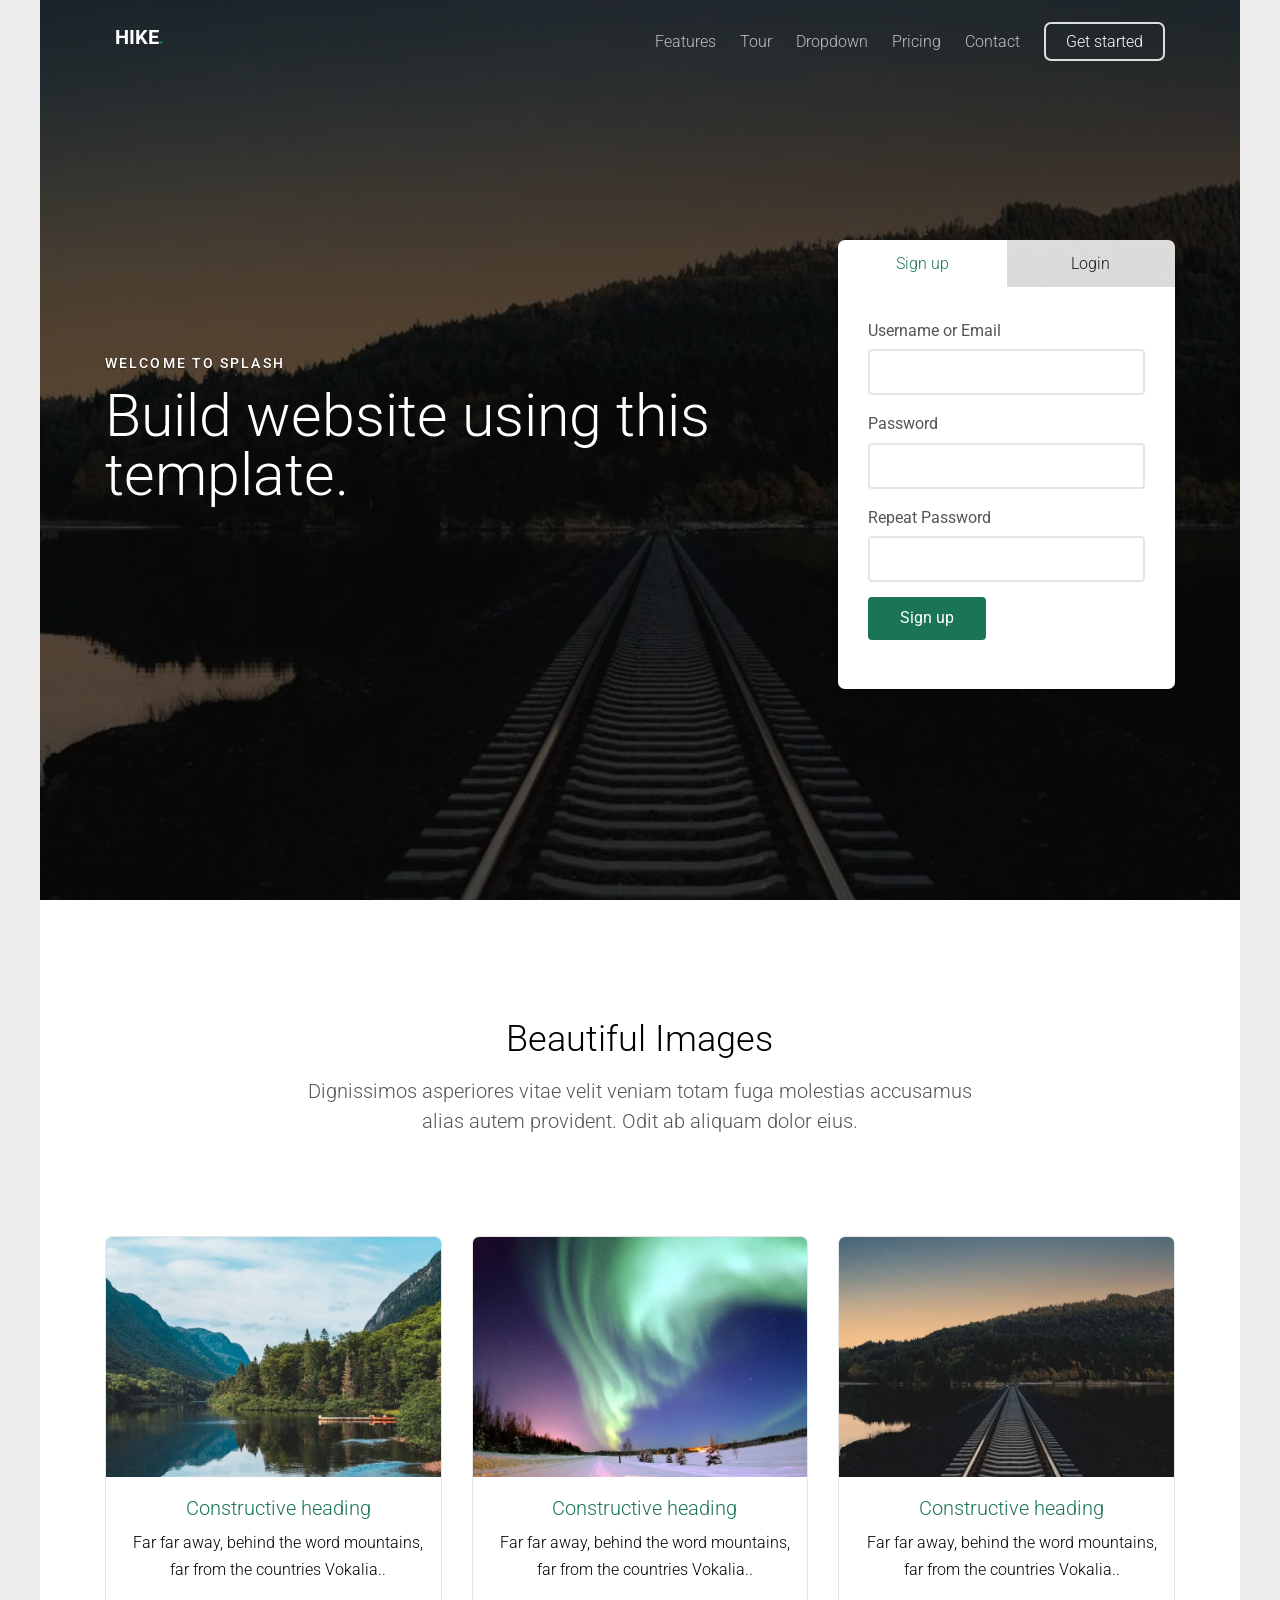
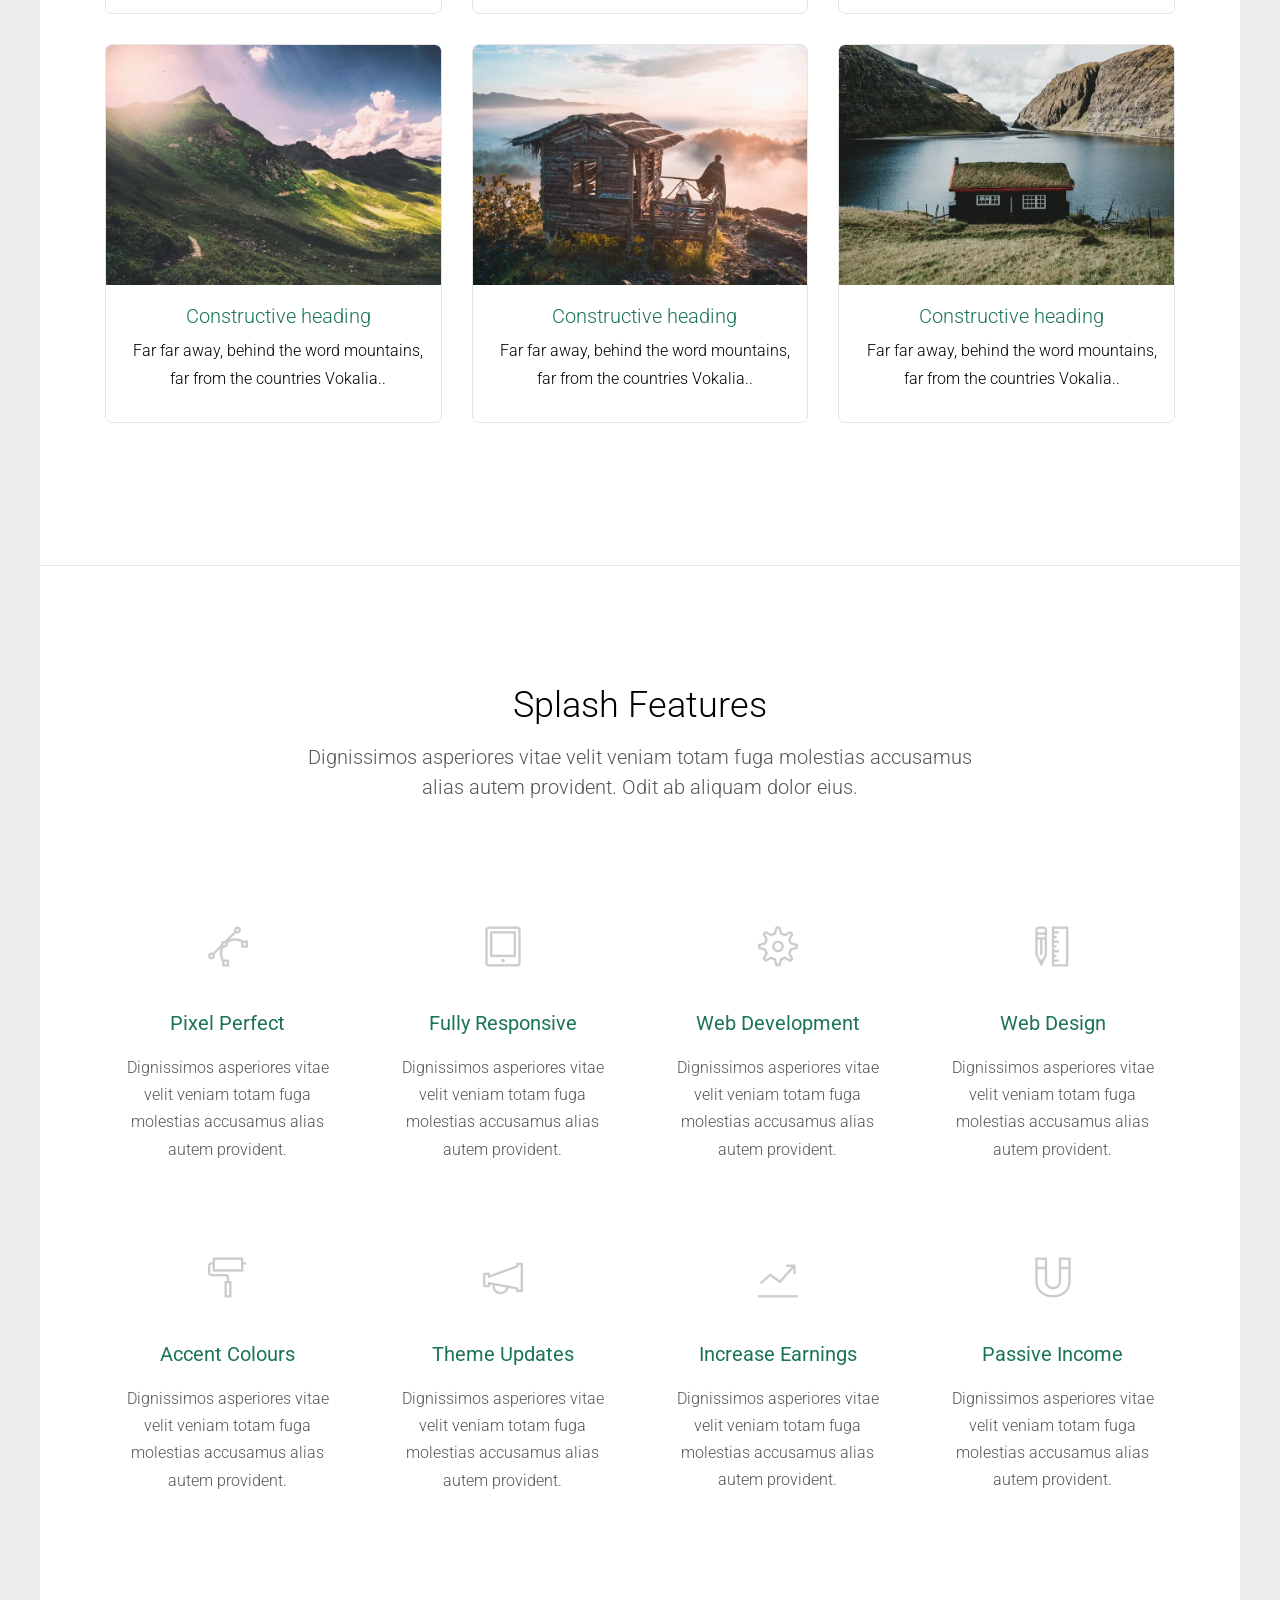
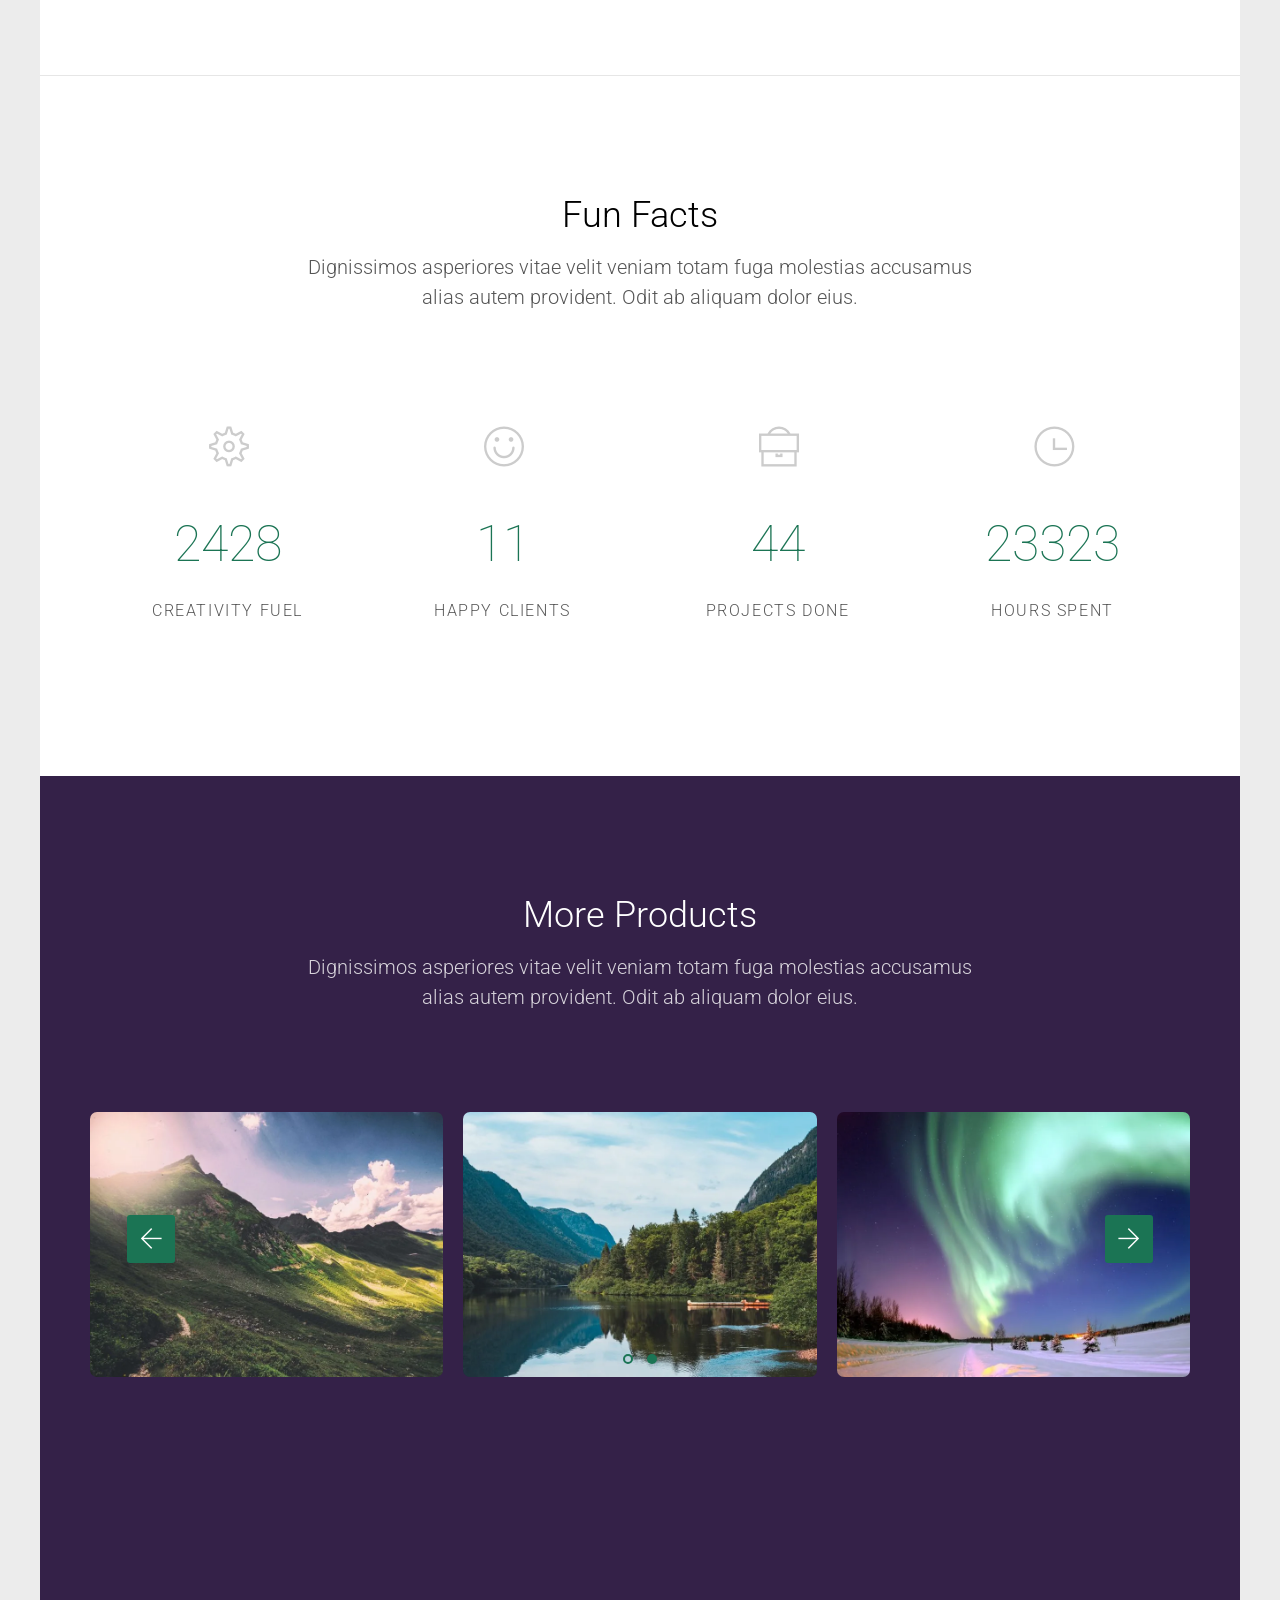
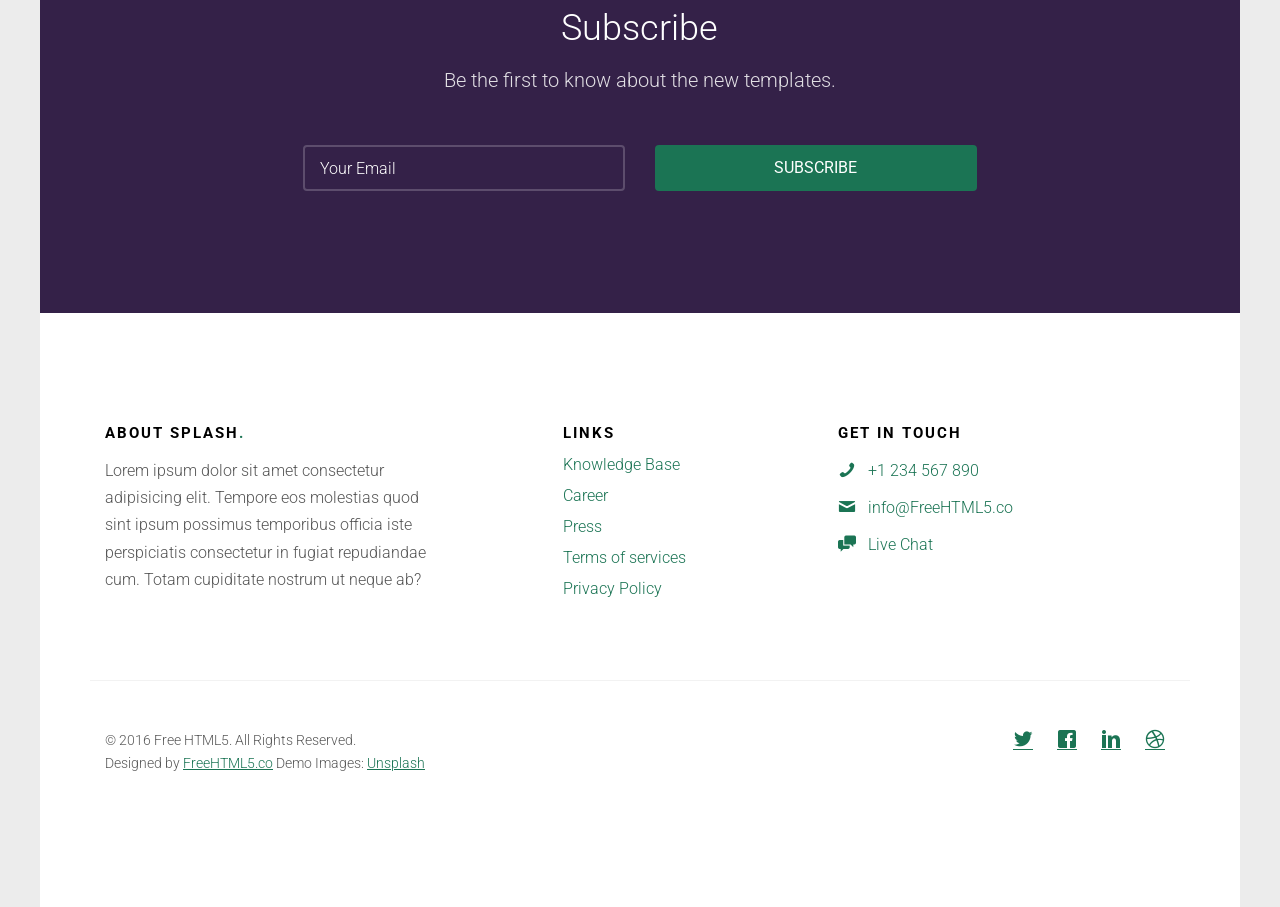
==== commit 5b65119d: "fix(assets): resolve relative font and image paths for production deployment" ====
--- a/index.html
+++ b/index.html
@@ -36,7 +36,7 @@
 	<link rel="preload" as="image" href="images/img_4-mobile.webp" media="(max-width: 768px)" fetchpriority="high" type="image/webp">
 	<link rel="preload" as="image" href="images/img_4.webp" media="(min-width: 769px)" fetchpriority="high" type="image/webp">
 	<!-- Optimized Bundle -->
-	<style>@charset "UTF-8";html{font-family:sans-serif;-ms-text-size-adjust:100%;-webkit-text-size-adjust:100%}body{margin:0}article,aside,details,figcaption,figure,footer,header,hgroup,main,menu,nav,section,summary{display:block}audio,canvas,progress,video{display:inline-block;vertical-align:baseline}audio:not([controls]){display:none;height:0}[hidden],template{display:none}a{background-color:transparent}a:active,a:hover{outline:0}abbr[title]{border-bottom:1px dotted}b,strong{font-weight:bold}h1{font-size:2em;margin:0.67em 0}mark{background:#ff0;color:#000}small{font-size:80%}sup{font-size:75%;line-height:0;position:relative;vertical-align:baseline}sup{top:-0.5em}img{border:0}svg:not(:root){overflow:hidden}figure{margin:1em 40px}hr{box-sizing:content-box;height:0}code{font-family:monospace,monospace;font-size:1em}button,input,optgroup,select,textarea{color:inherit;font:inherit;margin:0}button{overflow:visible}button,select{text-transform:none}button,html input[type="button"],input[type="reset"],input[type="submit"]{-webkit-appearance:button;cursor:pointer}button[disabled],html input[disabled]{cursor:default}button::-moz-focus-inner,input::-moz-focus-inner{border:0;padding:0}input{line-height:normal}input[type="checkbox"],input[type="radio"]{box-sizing:border-box;padding:0}input[type="number"]::-webkit-inner-spin-button,input[type="number"]::-webkit-outer-spin-button{height:auto}input[type="search"]{-webkit-appearance:textfield;box-sizing:content-box}input[type="search"]::-webkit-search-cancel-button,input[type="search"]::-webkit-search-decoration{-webkit-appearance:none}fieldset{border:1px solid #c0c0c0;margin:0 2px;padding:0.35em 0.625em 0.75em}textarea{overflow:auto}optgroup{font-weight:bold}table{border-collapse:collapse;border-spacing:0}td,th{padding:0}@media print{*,*:before,*:after{background:transparent !important;color:#000 !important;box-shadow:none !important;text-shadow:none !important}a,a:visited{text-decoration:underline}a[href]:after{content:" (" attr(href) ")"}abbr[title]:after{content:" (" attr(title) ")"}thead{display:table-header-group}tr,img{page-break-inside:avoid}img{max-width:100% !important}p,h2,h3{orphans:3;widows:3}h2,h3{page-break-after:avoid}.label{border:1px solid #000}.table{border-collapse:collapse !important}.table td,.table th{background-color:#fff !important}}*{-webkit-box-sizing:border-box;-moz-box-sizing:border-box;box-sizing:border-box}*:before,*:after{-webkit-box-sizing:border-box;-moz-box-sizing:border-box;box-sizing:border-box}html{font-size:10px;-webkit-tap-highlight-color:transparent}body{font-family:"Helvetica Neue",Helvetica,Arial,sans-serif;font-size:14px;line-height:1.42857;color:#333333;background-color:#fff}input,button,select,textarea{font-family:inherit;font-size:inherit;line-height:inherit}a{color:#337ab7;text-decoration:none}a:hover,a:focus{color:#23527c;text-decoration:underline}a:focus{outline:thin dotted;outline:5px auto -webkit-focus-ring-color;outline-offset:-2px}figure{margin:0}img{vertical-align:middle}.img-responsive{display:block;max-width:100%;height:auto}hr{margin-top:20px;margin-bottom:20px;border:0;border-top:1px solid #eeeeee}.sr-only{position:absolute;width:1px;height:1px;margin:-1px;padding:0;overflow:hidden;clip:rect(0,0,0,0);border:0}[role="button"]{cursor:pointer}h1,h2,h3,h4,h5,h6,.h1,.h2,.h3,.h4,.h5,.h6{font-family:inherit;font-weight:500;line-height:1.1;color:inherit}h1 small,h1 .small,h2 small,h2 .small,h3 small,h3 .small,h4 small,h4 .small,h5 small,h5 .small,h6 small,h6 .small,.h1 small,.h1 .small,.h2 small,.h2 .small,.h3 small,.h3 .small,.h4 small,.h4 .small,.h5 small,.h5 .small,.h6 small,.h6 .small{font-weight:normal;line-height:1;color:#555555}h1,.h1,h2,.h2,h3,.h3{margin-top:20px;margin-bottom:10px}h1 small,h1 .small,.h1 small,.h1 .small,h2 small,h2 .small,.h2 small,.h2 .small,h3 small,h3 .small,.h3 small,.h3 .small{font-size:65%}h4,.h4,h5,.h5,h6,.h6{margin-top:10px;margin-bottom:10px}h4 small,h4 .small,.h4 small,.h4 .small,h5 small,h5 .small,.h5 small,.h5 .small,h6 small,h6 .small,.h6 small,.h6 .small{font-size:75%}h1,.h1{font-size:36px}h2,.h2{font-size:30px}h3,.h3{font-size:24px}h4,.h4{font-size:18px}h5,.h5{font-size:14px}h6,.h6{font-size:12px}p{margin:0 0 10px}small,.small{font-size:85%}mark,.mark{background-color:#fcf8e3;padding:0.2em}.text-left{text-align:left}.text-right{text-align:right}.text-center{text-align:center}ul,ol{margin-top:0;margin-bottom:10px}ul ul,ul ol,ol ul,ol ol{margin-bottom:0}abbr[title],abbr[data-original-title]{cursor:help;border-bottom:1px dotted #777777}address{margin-bottom:20px;font-style:normal;line-height:1.42857}code{font-family:Menlo,Monaco,Consolas,"Courier New",monospace}code{padding:2px 4px;font-size:90%;color:#c7254e;background-color:#f9f2f4;border-radius:4px}.container{margin-right:auto;margin-left:auto;padding-left:15px;padding-right:15px}.container:before,.container:after{content:" ";display:table}.container:after{clear:both}@media (min-width:768px){.container{width:750px}}@media (min-width:992px){.container{width:970px}}@media (min-width:1200px){.container{width:1170px}}.row{margin-left:-15px;margin-right:-15px}.row:before,.row:after{content:" ";display:table}.row:after{clear:both}.col-md-3,.col-sm-4,.col-md-4,.col-lg-4,.col-md-5,.col-sm-6,.col-md-6,.col-md-7,.col-xs-8,.col-md-8,.col-xs-12,.col-md-12{position:relative;min-height:1px;padding-left:15px;padding-right:15px}.col-xs-8,.col-xs-12{float:left}.col-xs-8{width:66.66667%}.col-xs-12{width:100%}@media (min-width:768px){.col-sm-4,.col-sm-6{float:left}.col-sm-4{width:33.33333%}.col-sm-6{width:50%}}@media (min-width:992px){.col-md-3,.col-md-4,.col-md-5,.col-md-6,.col-md-7,.col-md-8,.col-md-12{float:left}.col-md-3{width:25%}.col-md-4{width:33.33333%}.col-md-5{width:41.66667%}.col-md-6{width:50%}.col-md-7{width:58.33333%}.col-md-8{width:66.66667%}.col-md-12{width:100%}.col-md-push-1{left:8.33333%}.col-md-offset-0{margin-left:0%}.col-md-offset-2{margin-left:16.66667%}}@media (min-width:1200px){.col-lg-4{float:left}.col-lg-4{width:33.33333%}}table{background-color:transparent}caption{padding-top:8px;padding-bottom:8px;color:#555555;text-align:left}th{text-align:left}.table{width:100%;max-width:100%;margin-bottom:20px}.table>thead>tr>th,.table>thead>tr>td,.table>tbody>tr>th,.table>tbody>tr>td,.table>tfoot>tr>th,.table>tfoot>tr>td{padding:8px;line-height:1.42857;vertical-align:top;border-top:1px solid #ddd}.table>thead>tr>th{vertical-align:bottom;border-bottom:2px solid #ddd}.table>caption + thead>tr:first-child>th,.table>caption + thead>tr:first-child>td,.table>colgroup + thead>tr:first-child>th,.table>colgroup + thead>tr:first-child>td,.table>thead:first-child>tr:first-child>th,.table>thead:first-child>tr:first-child>td{border-top:0}.table>tbody + tbody{border-top:2px solid #ddd}.table .table{background-color:#fff}table col[class*="col-"]{position:static;float:none;display:table-column}table td[class*="col-"],table th[class*="col-"]{position:static;float:none;display:table-cell}.table>thead>tr>td.active,.table>thead>tr>th.active,.table>thead>tr.active>td,.table>thead>tr.active>th,.table>tbody>tr>td.active,.table>tbody>tr>th.active,.table>tbody>tr.active>td,.table>tbody>tr.active>th,.table>tfoot>tr>td.active,.table>tfoot>tr>th.active,.table>tfoot>tr.active>td,.table>tfoot>tr.active>th{background-color:#f5f5f5}.table>thead>tr>td.success,.table>thead>tr>th.success,.table>thead>tr.success>td,.table>thead>tr.success>th,.table>tbody>tr>td.success,.table>tbody>tr>th.success,.table>tbody>tr.success>td,.table>tbody>tr.success>th,.table>tfoot>tr>td.success,.table>tfoot>tr>th.success,.table>tfoot>tr.success>td,.table>tfoot>tr.success>th{background-color:#dff0d8}.table>thead>tr>td.info,.table>thead>tr>th.info,.table>thead>tr.info>td,.table>thead>tr.info>th,.table>tbody>tr>td.info,.table>tbody>tr>th.info,.table>tbody>tr.info>td,.table>tbody>tr.info>th,.table>tfoot>tr>td.info,.table>tfoot>tr>th.info,.table>tfoot>tr.info>td,.table>tfoot>tr.info>th{background-color:#d9edf7}fieldset{padding:0;margin:0;border:0;min-width:0}label{display:inline-block;max-width:100%;margin-bottom:5px;font-weight:bold;color:#555555}input[type="search"]{-webkit-box-sizing:border-box;-moz-box-sizing:border-box;box-sizing:border-box}input[type="radio"],input[type="checkbox"]{margin:4px 0 0;margin-top:1px \9;line-height:normal}input[type="file"]{display:block}input[type="range"]{display:block;width:100%}select[multiple],select[size]{height:auto}input[type="file"]:focus,input[type="radio"]:focus,input[type="checkbox"]:focus{outline:thin dotted;outline:5px auto -webkit-focus-ring-color;outline-offset:-2px}output{display:block;padding-top:11px;font-size:14px;line-height:1.42857;color:#555555}.form-control{display:block;width:100%;height:42px;padding:10px 20px;font-size:14px;line-height:1.42857;color:#555555;background-color:#fff;background-image:none;border:1px solid #ccc;border-radius:4px;-webkit-box-shadow:inset 0 1px 1px rgba(0,0,0,0.075);box-shadow:inset 0 1px 1px rgba(0,0,0,0.075);-webkit-transition:border-color ease-in-out 0.15s,box-shadow ease-in-out 0.15s;-o-transition:border-color ease-in-out 0.15s,box-shadow ease-in-out 0.15s;transition:border-color ease-in-out 0.15s,box-shadow ease-in-out 0.15s}.form-control:focus{border-color:#66afe9;outline:0;-webkit-box-shadow:inset 0 1px 1px rgba(0,0,0,0.075),0 0 8px rgba(102,175,233,0.6);box-shadow:inset 0 1px 1px rgba(0,0,0,0.075),0 0 8px rgba(102,175,233,0.6)}.form-control::-moz-placeholder{color:#999;opacity:1}.form-control:-ms-input-placeholder{color:#999}.form-control::-webkit-input-placeholder{color:#999}.form-control[disabled],.form-control[readonly],fieldset[disabled] .form-control{background-color:#eeeeee;opacity:1}.form-control[disabled],fieldset[disabled] .form-control{cursor:not-allowed}textarea.form-control{height:auto}input[type="search"]{-webkit-appearance:none}@media screen and (-webkit-min-device-pixel-ratio:0){input[type="date"].form-control,input[type="time"].form-control,input[type="datetime-local"].form-control,input[type="month"].form-control{line-height:42px}}.form-group{margin-bottom:15px}.radio,.checkbox{position:relative;display:block;margin-top:10px;margin-bottom:10px}.radio label,.checkbox label{min-height:20px;padding-left:20px;margin-bottom:0;font-weight:normal;cursor:pointer}.radio input[type="radio"],.checkbox input[type="checkbox"]{position:absolute;margin-left:-20px;margin-top:4px \9}.radio + .radio,.checkbox + .checkbox{margin-top:-5px}input[type="radio"][disabled],input[type="radio"].disabled,fieldset[disabled] input[type="radio"],input[type="checkbox"][disabled],input[type="checkbox"].disabled,fieldset[disabled] input[type="checkbox"]{cursor:not-allowed}.radio.disabled label,fieldset[disabled] .radio label,.checkbox.disabled label,fieldset[disabled] .checkbox label{cursor:not-allowed}@media (min-width:768px){.form-inline .form-group{display:inline-block;margin-bottom:0;vertical-align:middle}.form-inline .form-control{display:inline-block;width:auto;vertical-align:middle}.form-inline .radio,.form-inline .checkbox{display:inline-block;margin-top:0;margin-bottom:0;vertical-align:middle}.form-inline .radio label,.form-inline .checkbox label{padding-left:0}.form-inline .radio input[type="radio"],.form-inline .checkbox input[type="checkbox"]{position:relative;margin-left:0}}.btn{display:inline-block;margin-bottom:0;font-weight:normal;text-align:center;vertical-align:middle;touch-action:manipulation;cursor:pointer;background-image:none;border:1px solid transparent;white-space:nowrap;padding:10px 20px;font-size:14px;line-height:1.42857;border-radius:4px;-webkit-user-select:none;-moz-user-select:none;-ms-user-select:none;user-select:none}.btn:focus,.btn.focus,.btn:active:focus,.btn:active.focus,.btn.active:focus,.btn.active.focus{outline:thin dotted;outline:5px auto -webkit-focus-ring-color;outline-offset:-2px}.btn:hover,.btn:focus,.btn.focus{color:#333;text-decoration:none}.btn:active,.btn.active{outline:0;background-image:none;-webkit-box-shadow:inset 0 3px 5px rgba(0,0,0,0.125);box-shadow:inset 0 3px 5px rgba(0,0,0,0.125)}.btn.disabled,.btn[disabled],fieldset[disabled] .btn{cursor:not-allowed;opacity:0.65;filter:alpha(opacity=65);-webkit-box-shadow:none;box-shadow:none}a.btn.disabled,fieldset[disabled] a.btn{pointer-events:none}.btn-default{color:#333;background-color:#fff;border-color:#ccc}.btn-default:focus,.btn-default.focus{color:#333;background-color:#e6e6e6;border-color:#8c8c8c}.btn-default:hover{color:#333;background-color:#e6e6e6;border-color:#adadad}.btn-default:active,.btn-default.active{color:#333;background-color:#e6e6e6;border-color:#adadad}.btn-default:active:hover,.btn-default:active:focus,.btn-default:active.focus,.btn-default.active:hover,.btn-default.active:focus,.btn-default.active.focus{color:#333;background-color:#d4d4d4;border-color:#8c8c8c}.btn-default:active,.btn-default.active{background-image:none}.btn-default.disabled,.btn-default.disabled:hover,.btn-default.disabled:focus,.btn-default.disabled.focus,.btn-default.disabled:active,.btn-default.disabled.active,.btn-default[disabled],.btn-default[disabled]:hover,.btn-default[disabled]:focus,.btn-default[disabled].focus,.btn-default[disabled]:active,.btn-default[disabled].active,fieldset[disabled] .btn-default,fieldset[disabled] .btn-default:hover,fieldset[disabled] .btn-default:focus,fieldset[disabled] .btn-default.focus,fieldset[disabled] .btn-default:active,fieldset[disabled] .btn-default.active{background-color:#fff;border-color:#ccc}.btn-primary{color:#fff;background-color:#337ab7;border-color:#2e6da4}.btn-primary:focus,.btn-primary.focus{color:#fff;background-color:#286090;border-color:#122b40}.btn-primary:hover{color:#fff;background-color:#286090;border-color:#204d74}.btn-primary:active,.btn-primary.active{color:#fff;background-color:#286090;border-color:#204d74}.btn-primary:active:hover,.btn-primary:active:focus,.btn-primary:active.focus,.btn-primary.active:hover,.btn-primary.active:focus,.btn-primary.active.focus{color:#fff;background-color:#204d74;border-color:#122b40}.btn-primary:active,.btn-primary.active{background-image:none}.btn-primary.disabled,.btn-primary.disabled:hover,.btn-primary.disabled:focus,.btn-primary.disabled.focus,.btn-primary.disabled:active,.btn-primary.disabled.active,.btn-primary[disabled],.btn-primary[disabled]:hover,.btn-primary[disabled]:focus,.btn-primary[disabled].focus,.btn-primary[disabled]:active,.btn-primary[disabled].active,fieldset[disabled] .btn-primary,fieldset[disabled] .btn-primary:hover,fieldset[disabled] .btn-primary:focus,fieldset[disabled] .btn-primary.focus,fieldset[disabled] .btn-primary:active,fieldset[disabled] .btn-primary.active{background-color:#337ab7;border-color:#2e6da4}.btn-sm{padding:5px 20px;font-size:12px;line-height:1.5;border-radius:3px}.btn-block{display:block;width:100%}.btn-block + .btn-block{margin-top:5px}input[type="submit"].btn-block,input[type="reset"].btn-block,input[type="button"].btn-block{width:100%}.fade{opacity:0;-webkit-transition:opacity 0.15s linear;-o-transition:opacity 0.15s linear;transition:opacity 0.15s linear}.fade.in{opacity:1}.collapse{display:none}.collapse.in{display:block}tr.collapse.in{display:table-row}tbody.collapse.in{display:table-row-group}.collapsing{position:relative;height:0;overflow:hidden;-webkit-transition-property:height,visibility;transition-property:height,visibility;-webkit-transition-duration:0.35s;transition-duration:0.35s;-webkit-transition-timing-function:ease;transition-timing-function:ease}.dropdown{position:relative}.dropdown-menu{position:absolute;top:100%;left:0;z-index:1000;display:none;float:left;min-width:160px;padding:5px 0;margin:2px 0 0;list-style:none;font-size:14px;text-align:left;background-color:#fff;border:1px solid #ccc;border:1px solid rgba(0,0,0,0.15);border-radius:4px;-webkit-box-shadow:0 6px 12px rgba(0,0,0,0.175);box-shadow:0 6px 12px rgba(0,0,0,0.175);background-clip:padding-box}.dropdown-menu.pull-right{right:0;left:auto}.dropdown-menu>li>a{display:block;padding:3px 20px;clear:both;font-weight:normal;line-height:1.42857;color:#333333;white-space:nowrap}.dropdown-menu>li>a:hover,.dropdown-menu>li>a:focus{text-decoration:none;color:#262626;background-color:#f5f5f5}.dropdown-menu>.active>a,.dropdown-menu>.active>a:hover,.dropdown-menu>.active>a:focus{color:#fff;text-decoration:none;outline:0;background-color:#337ab7}.dropdown-menu>.disabled>a,.dropdown-menu>.disabled>a:hover,.dropdown-menu>.disabled>a:focus{color:#555555}.dropdown-menu>.disabled>a:hover,.dropdown-menu>.disabled>a:focus{text-decoration:none;background-color:transparent;background-image:none;filter:progid:DXImageTransform.Microsoft.gradient(enabled = false);cursor:not-allowed}.open>.dropdown-menu{display:block}.open>a{outline:0}.dropdown-backdrop{position:fixed;left:0;right:0;bottom:0;top:0;z-index:990}.pull-right>.dropdown-menu{right:0;left:auto}[data-toggle="buttons"]>.btn input[type="radio"],[data-toggle="buttons"]>.btn input[type="checkbox"]{position:absolute;clip:rect(0,0,0,0);pointer-events:none}.nav{margin-bottom:0;padding-left:0;list-style:none}.nav:before,.nav:after{content:" ";display:table}.nav:after{clear:both}.nav>li{position:relative;display:block}.nav>li>a{position:relative;display:block;padding:10px 15px}.nav>li>a:hover,.nav>li>a:focus{text-decoration:none;background-color:#eeeeee}.nav>li.disabled>a{color:#555555}.nav>li.disabled>a:hover,.nav>li.disabled>a:focus{color:#555555;text-decoration:none;background-color:transparent;cursor:not-allowed}.nav .open>a,.nav .open>a:hover,.nav .open>a:focus{background-color:#eeeeee;border-color:#337ab7}.nav>li>a>img{max-width:none}.tab-content>.active{display:block}.navbar-nav{margin:8.75px -15px}.navbar-nav>li>a{padding-top:10px;padding-bottom:10px;line-height:20px}@media (max-width:767px){.navbar-nav .open .dropdown-menu{position:static;float:none;width:auto;margin-top:0;background-color:transparent;border:0;box-shadow:none}.navbar-nav .open .dropdown-menu>li>a{padding:5px 15px 5px 25px}.navbar-nav .open .dropdown-menu>li>a{line-height:20px}.navbar-nav .open .dropdown-menu>li>a:hover,.navbar-nav .open .dropdown-menu>li>a:focus{background-image:none}}@media (min-width:768px){.navbar-nav{float:left;margin:0}.navbar-nav>li{float:left}.navbar-nav>li>a{padding-top:17.5px;padding-bottom:17.5px}}.navbar-nav>li>.dropdown-menu{margin-top:0;border-top-right-radius:0;border-top-left-radius:0}.label{display:inline;padding:0.2em 0.6em 0.3em;font-size:75%;font-weight:bold;line-height:1;color:#fff;text-align:center;white-space:nowrap;vertical-align:baseline;border-radius:0.25em}.label:empty{display:none}.btn .label{position:relative;top:-1px}a.label:hover,a.label:focus{color:#fff;text-decoration:none;cursor:pointer}.thumbnail{display:block;padding:4px;margin-bottom:20px;line-height:1.42857;background-color:#fff;border:1px solid #ddd;border-radius:4px;-webkit-transition:border 0.2s ease-in-out;-o-transition:border 0.2s ease-in-out;transition:border 0.2s ease-in-out}.thumbnail>img,.thumbnail a>img{display:block;max-width:100%;height:auto;margin-left:auto;margin-right:auto}.thumbnail .caption{padding:9px;color:#333333}a.thumbnail:hover,a.thumbnail:focus,a.thumbnail.active{border-color:#337ab7}.alert{padding:15px;margin-bottom:20px;border:1px solid transparent;border-radius:4px}.alert h4{margin-top:0;color:inherit}.alert>p,.alert>ul{margin-bottom:0}.alert>p + p{margin-top:5px}.progress{overflow:hidden;height:20px;margin-bottom:20px;background-color:#f5f5f5;border-radius:4px;-webkit-box-shadow:inset 0 1px 2px rgba(0,0,0,0.1);box-shadow:inset 0 1px 2px rgba(0,0,0,0.1)}.media{margin-top:15px}.media:first-child{margin-top:0}.media{zoom:1;overflow:hidden}.media>.pull-right{padding-left:10px}.media>.pull-left{padding-right:10px}.panel{margin-bottom:20px;background-color:#fff;border:1px solid transparent;border-radius:4px;-webkit-box-shadow:0 1px 1px rgba(0,0,0,0.05);box-shadow:0 1px 1px rgba(0,0,0,0.05)}.panel>.table{margin-bottom:0}.panel>.table caption{padding-left:15px;padding-right:15px}.panel>.table:first-child{border-top-right-radius:3px;border-top-left-radius:3px}.panel>.table:first-child>thead:first-child>tr:first-child,.panel>.table:first-child>tbody:first-child>tr:first-child{border-top-left-radius:3px;border-top-right-radius:3px}.panel>.table:first-child>thead:first-child>tr:first-child td:first-child,.panel>.table:first-child>thead:first-child>tr:first-child th:first-child,.panel>.table:first-child>tbody:first-child>tr:first-child td:first-child,.panel>.table:first-child>tbody:first-child>tr:first-child th:first-child{border-top-left-radius:3px}.panel>.table:first-child>thead:first-child>tr:first-child td:last-child,.panel>.table:first-child>thead:first-child>tr:first-child th:last-child,.panel>.table:first-child>tbody:first-child>tr:first-child td:last-child,.panel>.table:first-child>tbody:first-child>tr:first-child th:last-child{border-top-right-radius:3px}.panel>.table:last-child{border-bottom-right-radius:3px;border-bottom-left-radius:3px}.panel>.table:last-child>tbody:last-child>tr:last-child,.panel>.table:last-child>tfoot:last-child>tr:last-child{border-bottom-left-radius:3px;border-bottom-right-radius:3px}.panel>.table:last-child>tbody:last-child>tr:last-child td:first-child,.panel>.table:last-child>tbody:last-child>tr:last-child th:first-child,.panel>.table:last-child>tfoot:last-child>tr:last-child td:first-child,.panel>.table:last-child>tfoot:last-child>tr:last-child th:first-child{border-bottom-left-radius:3px}.panel>.table:last-child>tbody:last-child>tr:last-child td:last-child,.panel>.table:last-child>tbody:last-child>tr:last-child th:last-child,.panel>.table:last-child>tfoot:last-child>tr:last-child td:last-child,.panel>.table:last-child>tfoot:last-child>tr:last-child th:last-child{border-bottom-right-radius:3px}.panel>.table>tbody:first-child>tr:first-child th,.panel>.table>tbody:first-child>tr:first-child td{border-top:0}.close{float:right;font-size:21px;font-weight:bold;line-height:1;color:#000;text-shadow:0 1px 0 #fff;opacity:0.2;filter:alpha(opacity=20)}.close:hover,.close:focus{color:#000;text-decoration:none;cursor:pointer;opacity:0.5;filter:alpha(opacity=50)}button.close{padding:0;cursor:pointer;background:transparent;border:0;-webkit-appearance:none}.modal-open{overflow:hidden}.modal{display:none;overflow:hidden;position:fixed;top:0;right:0;bottom:0;left:0;z-index:1050;-webkit-overflow-scrolling:touch;outline:0}.modal.fade .modal-dialog{-webkit-transform:translate(0,-25%);-ms-transform:translate(0,-25%);-o-transform:translate(0,-25%);transform:translate(0,-25%);-webkit-transition:-webkit-transform 0.3s ease-out;-moz-transition:-moz-transform 0.3s ease-out;-o-transition:-o-transform 0.3s ease-out;transition:transform 0.3s ease-out}.modal.in .modal-dialog{-webkit-transform:translate(0,0);-ms-transform:translate(0,0);-o-transform:translate(0,0);transform:translate(0,0)}.modal-open .modal{overflow-x:hidden;overflow-y:auto}.modal-dialog{position:relative;width:auto;margin:10px}.modal-content{position:relative;background-color:#fff;border:1px solid #999;border:1px solid rgba(0,0,0,0.2);border-radius:6px;-webkit-box-shadow:0 3px 9px rgba(0,0,0,0.65);box-shadow:0 3px 9px rgba(0,0,0,0.65);background-clip:padding-box;outline:0}.modal-backdrop{position:fixed;top:0;right:0;bottom:0;left:0;z-index:1040;background-color:#000}.modal-backdrop.fade{opacity:0;filter:alpha(opacity=0)}.modal-backdrop.in{opacity:0.5;filter:alpha(opacity=50)}.modal-scrollbar-measure{position:absolute;top:-9999px;width:50px;height:50px;overflow:scroll}@media (min-width:768px){.modal-dialog{width:600px;margin:30px auto}.modal-content{-webkit-box-shadow:0 5px 15px rgba(0,0,0,0.65);box-shadow:0 5px 15px rgba(0,0,0,0.65)}}.tooltip{position:absolute;z-index:1070;display:block;font-family:"Helvetica Neue",Helvetica,Arial,sans-serif;font-style:normal;font-weight:normal;letter-spacing:normal;line-break:auto;line-height:1.42857;text-align:left;text-align:start;text-decoration:none;text-shadow:none;text-transform:none;white-space:normal;word-break:normal;word-spacing:normal;word-wrap:normal;font-size:12px;opacity:0;filter:alpha(opacity=0)}.tooltip.in{opacity:0.9;filter:alpha(opacity=90)}.tooltip.top{margin-top:-3px;padding:5px 0}.tooltip.right{margin-left:3px;padding:0 5px}.tooltip.bottom{margin-top:3px;padding:5px 0}.tooltip.left{margin-left:-3px;padding:0 5px}.tooltip-inner{max-width:200px;padding:3px 8px;color:#fff;text-align:center;background-color:#000;border-radius:4px}.tooltip-arrow{position:absolute;width:0;height:0;border-color:transparent;border-style:solid}.tooltip.top .tooltip-arrow{bottom:0;left:50%;margin-left:-5px;border-width:5px 5px 0;border-top-color:#000}.tooltip.right .tooltip-arrow{top:50%;left:0;margin-top:-5px;border-width:5px 5px 5px 0;border-right-color:#000}.tooltip.left .tooltip-arrow{top:50%;right:0;margin-top:-5px;border-width:5px 0 5px 5px;border-left-color:#000}.tooltip.bottom .tooltip-arrow{top:0;left:50%;margin-left:-5px;border-width:0 5px 5px;border-bottom-color:#000}.popover{position:absolute;top:0;left:0;z-index:1060;display:none;max-width:276px;padding:1px;font-family:"Helvetica Neue",Helvetica,Arial,sans-serif;font-style:normal;font-weight:normal;letter-spacing:normal;line-break:auto;line-height:1.42857;text-align:left;text-align:start;text-decoration:none;text-shadow:none;text-transform:none;white-space:normal;word-break:normal;word-spacing:normal;word-wrap:normal;font-size:14px;background-color:#fff;background-clip:padding-box;border:1px solid #ccc;border:1px solid rgba(0,0,0,0.2);border-radius:6px;-webkit-box-shadow:0 5px 10px rgba(0,0,0,0.2);box-shadow:0 5px 10px rgba(0,0,0,0.2)}.popover.top{margin-top:-10px}.popover.right{margin-left:10px}.popover.bottom{margin-top:10px}.popover.left{margin-left:-10px}.popover-title{margin:0;padding:8px 14px;font-size:14px;background-color:#f7f7f7;border-bottom:1px solid #ebebeb;border-radius:5px 5px 0 0}.popover-content{padding:9px 14px}.popover>.arrow,.popover>.arrow:after{position:absolute;display:block;width:0;height:0;border-color:transparent;border-style:solid}.popover>.arrow{border-width:11px}.popover>.arrow:after{border-width:10px;content:""}.popover.top>.arrow{left:50%;margin-left:-11px;border-bottom-width:0;border-top-color:#999999;border-top-color:rgba(0,0,0,0.25);bottom:-11px}.popover.top>.arrow:after{content:" ";bottom:1px;margin-left:-10px;border-bottom-width:0;border-top-color:#fff}.popover.right>.arrow{top:50%;left:-11px;margin-top:-11px;border-left-width:0;border-right-color:#999999;border-right-color:rgba(0,0,0,0.25)}.popover.right>.arrow:after{content:" ";left:1px;bottom:-10px;border-left-width:0;border-right-color:#fff}.popover.bottom>.arrow{left:50%;margin-left:-11px;border-top-width:0;border-bottom-color:#999999;border-bottom-color:rgba(0,0,0,0.25);top:-11px}.popover.bottom>.arrow:after{content:" ";top:1px;margin-left:-10px;border-top-width:0;border-bottom-color:#fff}.popover.left>.arrow{top:50%;right:-11px;margin-top:-11px;border-right-width:0;border-left-color:#999999;border-left-color:rgba(0,0,0,0.25)}.popover.left>.arrow:after{content:" ";right:1px;border-right-width:0;border-left-color:#fff;bottom:-10px}.carousel{position:relative}.carousel-indicators{position:absolute;bottom:10px;left:50%;z-index:15;width:60%;margin-left:-30%;padding-left:0;list-style:none;text-align:center}.carousel-indicators li{display:inline-block;width:10px;height:10px;margin:1px;text-indent:-999px;border:1px solid #fff;border-radius:10px;cursor:pointer;background-color:#000 \9;background-color:transparent}.carousel-indicators .active{margin:0;width:12px;height:12px;background-color:#fff}@media screen and (min-width:768px){.carousel-indicators{bottom:20px}}.pull-right{float:right !important}.pull-left{float:left !important}.hide{display:none !important}.show{display:block !important}.hidden{display:none !important}.affix{position:fixed}@-ms-viewport{width:device-width}@charset "UTF-8";.animated{-webkit-animation-duration:1s;animation-duration:1s;-webkit-animation-fill-mode:both;animation-fill-mode:both}.animated-fast{-webkit-animation-duration:0.5s;animation-duration:0.5s;-webkit-animation-fill-mode:both;animation-fill-mode:both}.swing{-webkit-transform-origin:top center;transform-origin:top center;-webkit-animation-name:swing;animation-name:swing}@-webkit-keyframes fadeIn{from{opacity:0;-ms-transform:scale(0.95);-webkit-transform:scale(0.95);transform:scale(0.95)}to{opacity:1;-ms-transform:scale(1);-webkit-transform:scale(1);transform:scale(1)}}@keyframes fadeIn{from{opacity:0;-ms-transform:scale(0.95);-webkit-transform:scale(0.95);transform:scale(0.95)}to{opacity:1;-ms-transform:scale(1);-webkit-transform:scale(1);transform:scale(1)}}.fadeIn{-webkit-animation-name:fadeIn;animation-name:fadeIn}@-webkit-keyframes fadeInLeft{from{opacity:0;-webkit-transform:translate3d(-50px,0,0);transform:translate3d(-50px,0,0)}to{opacity:1;-webkit-transform:none;transform:none}}@keyframes fadeInLeft{from{opacity:0;-webkit-transform:translate3d(-50px,0,0);transform:translate3d(-50px,0,0)}to{opacity:1;-webkit-transform:none;transform:none}}.fadeInLeft{-webkit-animation-name:fadeInLeft;animation-name:fadeInLeft}@-webkit-keyframes fadeInRight{from{opacity:0;-webkit-transform:translate3d(50px,0,0);transform:translate3d(50px,0,0)}to{opacity:1;-webkit-transform:none;transform:none}}@keyframes fadeInRight{from{opacity:0;-webkit-transform:translate3d(50px,0,0);transform:translate3d(50px,0,0)}to{opacity:1;-webkit-transform:none;transform:none}}.fadeInRight{-webkit-animation-name:fadeInRight;animation-name:fadeInRight}@-webkit-keyframes fadeInUp{from{opacity:0;visibility:hidden;-webkit-transform:translate3d(0,40px,0);transform:translate3d(0,40px,0)}to{opacity:1;-webkit-transform:none;transform:none}}@keyframes fadeInUp{from{opacity:0;visibility:hidden;-webkit-transform:translate3d(0,40px,0);transform:translate3d(0,40px,0)}to{visibility:visible;opacity:1;-webkit-transform:none;transform:none}}.fadeInUp{-webkit-animation-name:fadeInUp;animation-name:fadeInUp}.fadeInUpMenu{-webkit-animation-name:fadeInUpMenu;animation-name:fadeInUpMenu}.fadeOut{-webkit-animation-name:fadeOut;animation-name:fadeOut}@font-face{font-family:'icomoon';src:url('../fonts/icomoon/icomoon.eot?6iuir');src:url('../fonts/icomoon/icomoon.eot?6iuir#iefix') format('embedded-opentype'),url('../fonts/icomoon/icomoon.ttf?6iuir') format('truetype'),url('../fonts/icomoon/icomoon.woff?6iuir') format('woff'),url('../fonts/icomoon/icomoon.svg?6iuir#icomoon') format('svg');font-weight:normal;font-style:normal;font-display:swap}[class^="icon-"],[class*=" icon-"]{font-family:'icomoon' !important;speak:none;font-style:normal;font-display:swap;font-weight:normal;font-variant:normal;text-transform:none;line-height:1;-webkit-font-smoothing:antialiased;-moz-osx-font-smoothing:grayscale}.icon-arrow-up:before{content:"\e096"}.icon-check:before{content:"\e116"}.icon-chat:before{content:"\e97c"}.icon-mail2:before{content:"\e9da"}.icon-phone:before{content:"\e9f4"}.icon-dribbble:before{content:"\ea65"}.icon-facebook:before{content:"\ea67"}.icon-linkedin:before{content:"\ea73"}.icon-twitter:before{content:"\ea7c"}@font-face{font-family:'themify';src:url('../fonts/themify-icons/themify.eot?-fvbane');src:url('../fonts/themify-icons/themify.eot?#iefix-fvbane') format('embedded-opentype'),url('../fonts/themify-icons/themify.woff?-fvbane') format('woff'),url('../fonts/themify-icons/themify.ttf?-fvbane') format('truetype'),url('../fonts/themify-icons/themify.svg?-fvbane#themify') format('svg');font-weight:normal;font-style:normal;font-display:swap}[class^="ti-"],[class*=" ti-"]{font-family:'themify';speak:none;font-style:normal;font-display:swap;font-weight:normal;font-variant:normal;text-transform:none;line-height:1;-webkit-font-smoothing:antialiased;-moz-osx-font-smoothing:grayscale}.ti-tablet:before{content:"\e609"}.ti-settings:before{content:"\e60f"}.ti-ruler-pencil:before{content:"\e615"}.ti-plus:before{content:"\e61a"}.ti-paint-roller:before{content:"\e61e"}.ti-arrow-right:before{content:"\e628"}.ti-arrow-left:before{content:"\e629"}.ti-layers-alt:before{content:"\e630"}.ti-key:before{content:"\e631"}.ti-image:before{content:"\e633"}.ti-heart:before{content:"\e634"}.ti-announcement:before{content:"\e64f"}.ti-briefcase:before{content:"\e651"}.ti-stats-up:before{content:"\e673"}.ti-infinite:before{content:"\e698"}.ti-vector:before{content:"\e6d0"}.ti-magnet:before{content:"\e6e4"}.ti-face-smile:before{content:"\e71f"}.ti-credit-card:before{content:"\e721"}.ti-time:before{content:"\e72b"}.mfp-bg{top:0;left:0;width:100%;height:100%;z-index:1042;overflow:hidden;position:fixed;background:#0b0b0b;opacity:0.8;filter:alpha(opacity=80)}.mfp-wrap{top:0;left:0;width:100%;height:100%;z-index:1043;position:fixed;outline:none !important;-webkit-backface-visibility:hidden}.mfp-container{text-align:center;position:absolute;width:100%;height:100%;left:0;top:0;padding:0 8px;-webkit-box-sizing:border-box;-moz-box-sizing:border-box;box-sizing:border-box}.mfp-container:before{content:'';display:inline-block;height:100%;vertical-align:middle}.mfp-align-top .mfp-container:before{display:none}.mfp-ajax-cur{cursor:progress}.mfp-zoom-out-cur{cursor:-moz-zoom-out;cursor:-webkit-zoom-out;cursor:zoom-out}.mfp-close,.mfp-arrow,.mfp-counter{-webkit-user-select:none;-moz-user-select:none;user-select:none}.mfp-loading.mfp-figure{display:none}button.mfp-close,button.mfp-arrow{overflow:visible;cursor:pointer;background:transparent;border:0;-webkit-appearance:none;display:block;outline:none;padding:0;z-index:1046;-webkit-box-shadow:none;box-shadow:none}button::-moz-focus-inner{padding:0;border:0}.mfp-close{width:44px;height:44px;line-height:44px;position:absolute;right:0;top:0;text-decoration:none;text-align:center;opacity:0.65;filter:alpha(opacity=65);padding:0 0 18px 10px;color:white;font-style:normal;font-size:28px;font-family:Arial,Baskerville,monospace}.mfp-close:hover,.mfp-close:focus{opacity:1;filter:alpha(opacity=100)}.mfp-close:active{top:1px}.mfp-close-btn-in .mfp-close{color:#333333}.mfp-counter{position:absolute;top:0;right:0;color:#cccccc;font-size:12px;line-height:18px}.mfp-arrow{position:absolute;opacity:0.65;filter:alpha(opacity=65);margin:0;top:50%;margin-top:-55px;padding:0;width:90px;height:110px;-webkit-tap-highlight-color:rgba(0,0,0,0)}.mfp-arrow:active{margin-top:-54px}.mfp-arrow:hover,.mfp-arrow:focus{opacity:1;filter:alpha(opacity=100)}.mfp-arrow:before,.mfp-arrow:after{content:'';display:block;width:0;height:0;position:absolute;left:0;top:0;margin-top:35px;margin-left:35px;border:medium inset transparent}.mfp-arrow:after{border-top-width:13px;border-bottom-width:13px;top:8px}.mfp-arrow:before{border-top-width:21px;border-bottom-width:21px;opacity:0.7}.mfp-iframe-scaler{width:100%;height:0;overflow:hidden;padding-top:56.25%}.mfp-iframe-scaler iframe{position:absolute;display:block;top:0;left:0;width:100%;height:100%;box-shadow:0 0 8px rgba(0,0,0,0.6);background:black}img.mfp-img{width:auto;max-width:100%;height:auto;display:block;line-height:0;-webkit-box-sizing:border-box;-moz-box-sizing:border-box;box-sizing:border-box;padding:40px 0 40px;margin:0 auto}.mfp-figure{line-height:0}.mfp-figure:after{content:'';position:absolute;left:0;top:40px;bottom:40px;display:block;right:0;width:auto;height:auto;z-index:-1;box-shadow:0 0 8px rgba(0,0,0,0.6);background:#444444}.mfp-figure small{color:#bdbdbd;display:block;font-size:12px;line-height:14px}.mfp-figure figure{margin:0}.mfp-bottom-bar{margin-top:-36px;position:absolute;top:100%;left:0;width:100%;cursor:auto}.mfp-title{text-align:left;line-height:18px;color:#f3f3f3;word-wrap:break-word;padding-right:36px}@media all and (max-width:900px){.mfp-arrow{-webkit-transform:scale(0.75);transform:scale(0.75)}.mfp-container{padding-left:6px;padding-right:6px}}.mfp-ie7 .mfp-img{padding:0}.mfp-ie7 .mfp-bottom-bar{width:600px;left:50%;margin-left:-300px;margin-top:5px;padding-bottom:5px}.mfp-ie7 .mfp-container{padding:0}.mfp-ie7 .mfp-close{top:0;right:0;padding-top:0}.owl-carousel .animated{-webkit-animation-duration:1000ms;animation-duration:1000ms;-webkit-animation-fill-mode:both;animation-fill-mode:both}.owl-carousel .owl-animated-in{z-index:0}.owl-carousel .owl-animated-out{z-index:1}.owl-carousel .fadeOut{-webkit-animation-name:fadeOut;animation-name:fadeOut}.owl-height{-webkit-transition:height 500ms ease-in-out;-moz-transition:height 500ms ease-in-out;-ms-transition:height 500ms ease-in-out;-o-transition:height 500ms ease-in-out;transition:height 500ms ease-in-out}.owl-carousel{display:none;width:100%;-webkit-tap-highlight-color:transparent;position:relative;z-index:1}.owl-carousel .owl-stage{position:relative;-ms-touch-action:pan-Y}.owl-carousel .owl-stage:after{content:".";display:block;clear:both;visibility:hidden;line-height:0;height:0}.owl-carousel .owl-stage-outer{position:relative;overflow:hidden;-webkit-transform:translate3d(0px,0,0)}.owl-carousel .owl-controls .owl-dot,.owl-carousel .owl-controls .owl-nav .owl-next,.owl-carousel .owl-controls .owl-nav .owl-prev{cursor:pointer;cursor:hand;-webkit-user-select:none;-khtml-user-select:none;-moz-user-select:none;-ms-user-select:none;user-select:none}.owl-carousel.owl-loaded{display:block}.owl-carousel.owl-loading{opacity:0;display:block}.owl-carousel.owl-hidden{opacity:0}.owl-carousel .owl-refresh .owl-item{display:none}.owl-carousel .owl-item{position:relative;min-height:1px;float:left;-webkit-backface-visibility:hidden;-webkit-tap-highlight-color:transparent;-webkit-touch-callout:none;-webkit-user-select:none;-moz-user-select:none;-ms-user-select:none;user-select:none}.owl-carousel .owl-item img{display:block;width:100%;-webkit-transform-style:preserve-3d}.owl-carousel.owl-text-select-on .owl-item{-webkit-user-select:auto;-moz-user-select:auto;-ms-user-select:auto;user-select:auto}.owl-carousel .owl-grab{cursor:move;cursor:-webkit-grab;cursor:-o-grab;cursor:-ms-grab;cursor:grab}.owl-carousel.owl-rtl{direction:rtl}.owl-carousel.owl-rtl .owl-item{float:right}.no-js .owl-carousel{display:block}.owl-carousel .owl-item .owl-lazy{opacity:0;-webkit-transition:opacity 400ms ease;-moz-transition:opacity 400ms ease;-ms-transition:opacity 400ms ease;-o-transition:opacity 400ms ease;transition:opacity 400ms ease}.owl-carousel .owl-item img{transform-style:preserve-3d}.owl-carousel .owl-video-wrapper{position:relative;height:100%;background:#000}.owl-carousel .owl-video-play-icon{position:absolute;height:80px;width:80px;left:50%;top:50%;margin-left:-40px;margin-top:-40px;background:url(owl.video.play.png) no-repeat;cursor:pointer;z-index:1;-webkit-backface-visibility:hidden;-webkit-transition:scale 100ms ease;-moz-transition:scale 100ms ease;-ms-transition:scale 100ms ease;-o-transition:scale 100ms ease;transition:scale 100ms ease}.owl-carousel .owl-video-play-icon:hover{-webkit-transition:scale(1.3,1.3);-moz-transition:scale(1.3,1.3);-ms-transition:scale(1.3,1.3);-o-transition:scale(1.3,1.3);transition:scale(1.3,1.3)}.owl-carousel .owl-video-playing .owl-video-play-icon,.owl-carousel .owl-video-playing .owl-video-tn{display:none}.owl-carousel .owl-video-tn{opacity:0;height:100%;background-position:center center;background-repeat:no-repeat;-webkit-background-size:contain;-moz-background-size:contain;-o-background-size:contain;background-size:contain;-webkit-transition:opacity 400ms ease;-moz-transition:opacity 400ms ease;-ms-transition:opacity 400ms ease;-o-transition:opacity 400ms ease;transition:opacity 400ms ease}.owl-carousel .owl-video-frame{position:relative;z-index:1}.owl-theme .owl-controls{margin-top:10px;text-align:center;-webkit-tap-highlight-color:transparent}.owl-theme .owl-controls .owl-nav [class*=owl-]{color:#fff;font-size:14px;margin:5px;padding:4px 7px;background:#d6d6d6;display:inline-block;cursor:pointer;-webkit-border-radius:3px;-moz-border-radius:3px;border-radius:3px}.owl-theme .owl-controls .owl-nav [class*=owl-]:hover{background:#869791;color:#fff;text-decoration:none}.owl-theme .owl-controls .owl-nav .disabled{opacity:.5;cursor:default}.owl-theme .owl-dots .owl-dot{display:inline-block;zoom:1;*display:inline}.owl-theme .owl-dots .owl-dot span{width:10px;height:10px;margin:5px 7px;background:#d6d6d6;display:block;-webkit-backface-visibility:visible;-webkit-transition:opacity 200ms ease;-moz-transition:opacity 200ms ease;-ms-transition:opacity 200ms ease;-o-transition:opacity 200ms ease;transition:opacity 200ms ease;-webkit-border-radius:30px;-moz-border-radius:30px;border-radius:30px}.owl-theme .owl-dots .owl-dot.active span,.owl-theme .owl-dots .owl-dot:hover span{background:#869791}@font-face{font-family:"icomoon";src:url("../fonts/icomoon/icomoon.eot?srf3rx");src:url("../fonts/icomoon/icomoon.eot?srf3rx#iefix") format("embedded-opentype"),url("../fonts/icomoon/icomoon.ttf?srf3rx") format("truetype"),url("../fonts/icomoon/icomoon.woff?srf3rx") format("woff"),url("../fonts/icomoon/icomoon.svg?srf3rx#icomoon") format("svg");font-weight:normal;font-style:normal}body{font-family:"Roboto",Arial,sans-serif;font-weight:300;font-size:16px;line-height:1.7;color:#555555;background:#ececec}#page{position:relative;overflow-x:hidden;width:100%;height:100%;-webkit-transition:0.5s;-o-transition:0.5s;transition:0.5s}#page .page-inner{max-width:1200px;background:#fff;margin:0 auto;overflow-x:hidden}.offcanvas #page{overflow:hidden;position:absolute}.offcanvas #page:after{-webkit-transition:2s;-o-transition:2s;transition:2s;position:absolute;top:0;right:0;bottom:0;left:0;z-index:101;background:rgba(0,0,0,0.7);content:""}a{color:#1b7454;-webkit-transition:0.5s;-o-transition:0.5s;transition:0.5s}a:hover,a:active,a:focus{color:#1b7454;outline:none;text-decoration:none}p{margin-bottom:20px}h1,h2,h3,h4,h5,h6,figure{color:#000;font-family:"Roboto",Arial,sans-serif;font-weight:400;margin:0 0 20px 0}::-webkit-selection{color:#fff;background:#1b7454}::-moz-selection{color:#fff;background:#1b7454}::selection{color:#fff;background:#1b7454}.gtco-container{max-width:1100px;position:relative;margin:0 auto;padding-left:15px;padding-right:15px}.gtco-nav{position:absolute;top:0;left:0;margin:0;padding:0;width:100%;padding:20px 0;z-index:1001}@media screen and (max-width:768px){.gtco-nav{padding:20px 0}}.gtco-nav #gtco-logo{font-size:20px;margin:0;padding:0;text-transform:uppercase;font-weight:bold}.gtco-nav #gtco-logo em{color:#1b7454}.gtco-nav a{padding:5px 10px;color:#fff}@media screen and (max-width:768px){.gtco-nav .menu-1,.gtco-nav .menu-2{display:none}}.gtco-nav ul{padding:0;margin:2px 0 0 0}.gtco-nav ul li{padding:0;margin:0;list-style:none;display:inline}.gtco-nav ul li a{font-size:16px;padding:30px 10px;color:rgba(255,255,255,0.7);-webkit-transition:0.3s;-o-transition:0.3s;transition:0.3s}.gtco-nav ul li a:hover,.gtco-nav ul li a:focus,.gtco-nav ul li a:active{color:white}.gtco-nav ul li.has-dropdown{position:relative}.gtco-nav ul li.has-dropdown .dropdown{width:130px;-webkit-box-shadow:0px 4px 5px 0px rgba(0,0,0,0.15);-moz-box-shadow:0px 4px 5px 0px rgba(0,0,0,0.15);box-shadow:0px 4px 5px 0px rgba(0,0,0,0.15);z-index:1002;visibility:hidden;opacity:0;position:absolute;top:40px;left:0;text-align:left;background:#fff;padding:20px;-webkit-border-radius:4px;-moz-border-radius:4px;-ms-border-radius:4px;border-radius:4px;-webkit-transition:0s;-o-transition:0s;transition:0s}.gtco-nav ul li.has-dropdown .dropdown:before{bottom:100%;left:40px;border:solid transparent;content:" ";height:0;width:0;position:absolute;pointer-events:none;border-bottom-color:#fff;border-width:8px;margin-left:-8px}.gtco-nav ul li.has-dropdown .dropdown li{display:block;margin-bottom:7px}.gtco-nav ul li.has-dropdown .dropdown li:last-child{margin-bottom:0}.gtco-nav ul li.has-dropdown .dropdown li a{padding:2px 0;display:block;color:#555555;line-height:1.2;text-transform:none;font-size:15px}.gtco-nav ul li.has-dropdown .dropdown li a:hover{color:#1b7454}.gtco-nav ul li.has-dropdown .dropdown li.active>a{color:#000 !important}.gtco-nav ul li.has-dropdown:hover a,.gtco-nav ul li.has-dropdown:focus a{color:#fff}.gtco-nav ul li.btn-cta a{color:#1b7454}.gtco-nav ul li.btn-cta a span{border:2px solid rgba(255,255,255,0.85);padding:4px 20px;color:#fff;display:-moz-inline-stack;display:inline-block;zoom:1;*display:inline;-webkit-transition:0.3s;-o-transition:0.3s;transition:0.3s;-webkit-border-radius:7px;-moz-border-radius:7px;-ms-border-radius:7px;border-radius:7px}.gtco-nav ul li.btn-cta a:hover span{background:#fff;color:#1b7454}.gtco-nav ul li.active>a{color:#fff !important}#gtco-header{background:#fdd035}@media screen and (max-width:768px){#gtco-header.gtco-cover{height:inherit !important;padding:3em 0 !important}}@media screen and (max-width:480px){#gtco-header .text-left{text-align:center !important}}@media screen and (max-width:480px){#gtco-header .btn{display:block;width:100%}}#gtco-header .mt-text{margin-top:7em;margin-bottom:3em}@media screen and (max-width:768px){#gtco-header .mt-text{margin-top:0}}#gtco-header .intro-text-small{font-size:14px;text-transform:uppercase;color:rgba(255,255,255,0.85);letter-spacing:0.15em;display:block;margin-bottom:10px}#gtco-header h1,#gtco-header h2{margin:0;padding:0;color:white}#gtco-header h1{margin-bottom:0px;font-size:59px;line-height:1;font-weight:300}@media screen and (max-width:768px){#gtco-header h1{font-size:34px;line-height:1.2;margin-bottom:10px}}#gtco-header h2{font-weight:300;font-size:22px;line-height:1.5;margin-bottom:30px}#gtco-header .form-wrap{position:relative;width:100%;-webkit-box-shadow:0px 2px 5px 0px rgba(0,0,0,0.15);-moz-box-shadow:0px 2px 5px 0px rgba(0,0,0,0.15);box-shadow:0px 2px 5px 0px rgba(0,0,0,0.15)}#gtco-header .form-wrap .tab-menu{padding:0 !important;margin:0 0 -10px 0 !important;width:100%;float:left;z-index:12;position:relative}#gtco-header .form-wrap .tab-menu li{padding:0;margin:0;list-style:none;display:inline;float:left;width:50%;text-align:center}#gtco-header .form-wrap .tab-menu li a{padding:10px 20px 20px 20px;float:left;width:100%;display:block;background:rgba(255,255,255,0.85);color:#1a1a1a}#gtco-header .form-wrap .tab-menu li a:hover{color:#1a1a1a}#gtco-header .form-wrap .tab-menu li.active a{display:block;padding:10px 20px 20px 20px;background:#fff;color:#1b7454}#gtco-header .form-wrap .tab-menu li.gtco-first a{border-top-left-radius:7px}#gtco-header .form-wrap .tab-menu li.gtco-second a{border-top-right-radius:7px}#gtco-header .form-wrap .tab-content{z-index:10;position:relative;clear:both;background:#fff;padding:30px;border-bottom-left-radius:7px;border-bottom-right-radius:7px}#gtco-header .form-wrap .tab-content .tab-content-inner{display:none}#gtco-header .form-wrap .tab-content .tab-content-inner.active{display:block}#gtco-header,#gtco-counter{background-size:cover;background-position:top center;background-repeat:no-repeat;position:relative}.gtco-cover{height:900px;background-size:cover;background-position:center center;background-repeat:no-repeat;position:relative;float:left;width:100%}.gtco-cover a{color:#1b7454}.gtco-cover a:hover{color:white}.gtco-cover .overlay{z-index:1;position:absolute;bottom:0;top:0;left:0;right:0;background:rgba(0,0,0,0.65)}.gtco-cover>.gtco-container{position:relative;z-index:10}@media screen and (max-width:768px){.gtco-cover{height:600px}}.gtco-cover.gtco-cover-sm{height:600px}@media screen and (max-width:768px){.gtco-cover.gtco-cover-sm{height:400px}}.gtco-social-icons{margin:0;padding:0}.gtco-social-icons li{margin:0;padding:0;list-style:none;display:-moz-inline-stack;display:inline-block;zoom:1;*display:inline}.gtco-social-icons li a{display:-moz-inline-stack;display:inline-block;zoom:1;*display:inline;color:#1b7454;padding-left:10px;padding-right:10px}.gtco-social-icons li a i{font-size:20px}.gtco-contact-info{margin-bottom:30px;float:left;width:100%;position:relative}.gtco-contact-info ul{padding:0;margin:0}.gtco-contact-info ul li{padding:0 0 0 50px;margin:0 0 30px 0;list-style:none;position:relative}.gtco-contact-info ul li:before{color:#cccccc;position:absolute;left:0;top:0.05em;font-family:"icomoon";speak:none;font-style:normal;font-weight:normal;font-variant:normal;text-transform:none;line-height:1;-webkit-font-smoothing:antialiased;-moz-osx-font-smoothing:grayscale}.gtco-contact-info ul li.address:before{font-size:30px;content:"\e9d1"}.gtco-contact-info ul li.phone:before{font-size:23px;content:"\e9f4"}.gtco-contact-info ul li.email:before{font-size:23px;content:"\e9da"}.gtco-contact-info ul li.url:before{font-size:23px;content:"\e9af"}form label{font-weight:normal !important}#gtco-counter{text-align:center}#gtco-counter .counter{font-size:50px;margin-bottom:10px;color:#1b7454;font-weight:100;display:block}#gtco-counter .counter-label{margin-bottom:0;text-transform:uppercase;color:rgba(0,0,0,0.65);letter-spacing:0.1em}@media screen and (max-width:768px){#gtco-counter .feature-center{margin-bottom:50px}}#gtco-counter .icon{width:70px;height:70px;text-align:center;margin-bottom:20px;background:none !important;border:none !important}#gtco-counter .icon i{height:70px}#gtco-counter .icon i:before{color:#cccccc;display:block;text-align:center;margin-left:3px}#gtco-features,#gtco-products,#gtco-subscribe,#gtco-footer,.gtco-section{padding:7em 0;clear:both;position:relative}@media screen and (max-width:768px){#gtco-features,#gtco-products,#gtco-subscribe,#gtco-footer,.gtco-section{padding:2em 0}}#gtco-features.border-bottom,#gtco-products.border-bottom,#gtco-subscribe.border-bottom,#gtco-footer.border-bottom,.gtco-section.border-bottom{border-bottom:1px solid #e6e6e6}.feature-center{text-align:center;padding-left:10px;padding-right:10px;float:left;width:100%;margin-bottom:40px}@media screen and (max-width:768px){.feature-center{margin-bottom:50px}}.feature-center .icon{width:90px;height:90px;display:table;text-align:center;margin:0 auto 20px auto;-webkit-border-radius:50%;-moz-border-radius:50%;-ms-border-radius:50%;border-radius:50%}.feature-center .icon i{display:table-cell;vertical-align:middle;height:90px;font-size:40px;line-height:40px;color:#cccccc}.feature-center p,.feature-center h3{margin-bottom:30px}.feature-center h3{font-size:20px;margin-bottom:20px;color:#1b7454;position:relative}.feature-left{float:left;width:100%;margin-bottom:30px;position:relative}.feature-left .icon{float:left;text-align:center;width:15%}.feature-left .icon i{display:table-cell;vertical-align:middle;font-size:40px;color:#1b7454}.feature-left .feature-copy{float:right;width:80%}.feature-left .feature-copy h3{font-size:18px;color:#1a1a1a;margin-bottom:10px}.gtco-heading{margin-bottom:5em}.gtco-heading h2{font-size:36px;margin-bottom:10px;line-height:1.5;font-weight:300;color:#000;position:relative}@media screen and (max-width:768px){.gtco-heading h2{font-size:26px}}.gtco-heading p{font-size:20px;line-height:1.5;color:#555555}#gtco-products{background:#342148}#gtco-products .item img{-webkit-border-radius:7px;-moz-border-radius:7px;-ms-border-radius:7px;border-radius:7px}#gtco-products .gtco-heading h2{color:#fff}#gtco-products .gtco-heading p{color:rgba(255,255,255,0.8)}#gtco-subscribe{background:#342148}#gtco-subscribe .form-control{background:transparent;color:#fff;font-size:16px !important;width:100%;border:2px solid rgba(255,255,255,0.2) !important;-webkit-transition:0.5s;-o-transition:0.5s;transition:0.5s}#gtco-subscribe .form-control:focus{background:transparent;border:2px solid rgba(255,255,255,0.8) !important}#gtco-subscribe .form-control::-webkit-input-placeholder{color:#fff}#gtco-subscribe .form-control:-moz-placeholder{color:#fff}#gtco-subscribe .form-control::-moz-placeholder{color:#fff}#gtco-subscribe .form-control:-ms-input-placeholder{color:#fff}#gtco-subscribe .btn{height:46px;border:none !important;background:#1b7454;color:#fff;font-size:16px;text-transform:uppercase;font-weight:400;padding-left:50px;padding-right:50px}#gtco-subscribe .form-inline .form-group{width:100% !important;margin-bottom:10px}#gtco-subscribe .form-inline .form-group .form-control{width:100%}#gtco-subscribe .gtco-heading{margin-bottom:30px}#gtco-subscribe .gtco-heading h2{color:#fff}#gtco-subscribe .gtco-heading p{color:rgba(255,255,255,0.85)}#gtco-footer .gtco-footer-links{padding:0;margin:0 0 20px 0;float:left;width:100%}#gtco-footer .gtco-footer-links li{padding:0;margin:0 0 15px 0;list-style:none;line-height:1}#gtco-footer .gtco-footer-links li a{text-decoration:none}#gtco-footer .gtco-footer-links li a:hover{text-decoration:underline}#gtco-footer .gtco-widget{margin-bottom:30px}#gtco-footer .gtco-widget h3{margin-bottom:15px;font-weight:bold;font-size:15px;letter-spacing:2px;text-transform:uppercase}#gtco-footer .gtco-widget .gtco-quick-contact{padding:0;margin:0}#gtco-footer .gtco-widget .gtco-quick-contact li{padding:0;margin:0 0 10px 0;list-style:none}#gtco-footer .gtco-widget .gtco-quick-contact li i{width:30px;float:left;font-size:18px;position:relative;margin-top:4px;display:-moz-inline-stack;display:inline-block;zoom:1;*display:inline}#gtco-footer .footer-logo span{color:#1b7454}#gtco-footer .copyright{color:#595959;padding-top:3em;margin-top:3em;border-top:1px solid #f2f2f2}@media screen and (max-width:768px){#gtco-footer .copyright .pull-left,#gtco-footer .copyright .pull-right{float:none !important;text-align:center}}#gtco-footer .copyright .block{display:block}#gtco-offcanvas{position:absolute;z-index:1901;width:270px;background:black;top:0;right:0;top:0;bottom:0;padding:45px 40px 40px 40px;overflow-y:auto;display:none;-moz-transform:translateX(270px);-webkit-transform:translateX(270px);-ms-transform:translateX(270px);-o-transform:translateX(270px);transform:translateX(270px);-webkit-transition:0.5s;-o-transition:0.5s;transition:0.5s}@media screen and (max-width:768px){#gtco-offcanvas{display:block}}.offcanvas #gtco-offcanvas{-moz-transform:translateX(0px);-webkit-transform:translateX(0px);-ms-transform:translateX(0px);-o-transform:translateX(0px);transform:translateX(0px)}#gtco-offcanvas a{color:rgba(255,255,255,0.85)}#gtco-offcanvas a:hover{color:rgba(255,255,255,0.8)}#gtco-offcanvas ul{padding:0;margin:0}#gtco-offcanvas ul li{padding:0;margin:0;list-style:none}#gtco-offcanvas ul li>ul{padding-left:20px;display:none}#gtco-offcanvas ul li.offcanvas-has-dropdown>a{display:block;position:relative}#gtco-offcanvas ul li.offcanvas-has-dropdown>a:after{position:absolute;right:0px;font-family:"icomoon";speak:none;font-style:normal;font-weight:normal;font-variant:normal;text-transform:none;line-height:1;-webkit-font-smoothing:antialiased;-moz-osx-font-smoothing:grayscale;content:"\e921";font-size:20px;color:rgba(255,255,255,0.2);-webkit-transition:0.5s;-o-transition:0.5s;transition:0.5s}#gtco-offcanvas ul li.offcanvas-has-dropdown.active a:after{-webkit-transform:rotate(-180deg);-moz-transform:rotate(-180deg);-ms-transform:rotate(-180deg);-o-transform:rotate(-180deg);transform:rotate(-180deg)}.uppercase{font-size:14px;color:#000;margin-bottom:10px;font-weight:700;text-transform:uppercase}.gototop{position:fixed;bottom:20px;right:20px;z-index:999;opacity:0;visibility:hidden;-webkit-transition:0.5s;-o-transition:0.5s;transition:0.5s}.gototop.active{opacity:1;visibility:visible}.gototop a{width:50px;height:50px;display:table;background:rgba(0,0,0,0.65);color:#fff;text-align:center;-webkit-border-radius:4px;-moz-border-radius:4px;-ms-border-radius:4px;border-radius:4px}.gototop a i{height:50px;display:table-cell;vertical-align:middle}.gototop a:hover,.gototop a:active,.gototop a:focus{text-decoration:none;outline:none}.gtco-nav-toggle{width:25px;height:25px;cursor:pointer;text-decoration:none}.gtco-nav-toggle.active i::before,.gtco-nav-toggle.active i::after{background:#444}.gtco-nav-toggle:hover,.gtco-nav-toggle:focus,.gtco-nav-toggle:active{outline:none;border-bottom:none !important}.gtco-nav-toggle i{position:relative;display:inline-block;width:25px;height:2px;color:#252525;font:bold 14px/0.4 Helvetica;text-transform:uppercase;text-indent:-55px;background:#252525;transition:all 0.2s ease-out}.gtco-nav-toggle i::before,.gtco-nav-toggle i::after{content:"";width:25px;height:2px;background:#252525;position:absolute;left:0;transition:all 0.2s ease-out}.gtco-nav-toggle.gtco-nav-white>i{color:#fff;background:#fff}.gtco-nav-toggle.gtco-nav-white>i::before,.gtco-nav-toggle.gtco-nav-white>i::after{background:#fff}.gtco-nav-toggle i::before{top:-7px}.gtco-nav-toggle i::after{bottom:-7px}.gtco-nav-toggle:hover i::before{top:-10px}.gtco-nav-toggle:hover i::after{bottom:-10px}.gtco-nav-toggle.active i{background:transparent}.gtco-nav-toggle.active i::before{top:0;-webkit-transform:rotateZ(45deg);-moz-transform:rotateZ(45deg);-ms-transform:rotateZ(45deg);-o-transform:rotateZ(45deg);transform:rotateZ(45deg)}.gtco-nav-toggle.active i::after{bottom:0;-webkit-transform:rotateZ(-45deg);-moz-transform:rotateZ(-45deg);-ms-transform:rotateZ(-45deg);-o-transform:rotateZ(-45deg);transform:rotateZ(-45deg)}.gtco-nav-toggle{position:absolute;right:0px;top:10px;z-index:21;padding:6px 0 0 0;display:block;margin:0 auto;display:none;height:44px;width:44px;z-index:2001;border-bottom:none !important}@media screen and (max-width:768px){.gtco-nav-toggle{display:block}}.btn{margin-right:4px;margin-bottom:4px;font-family:"Roboto",Arial,sans-serif;font-size:16px;font-weight:400;-webkit-border-radius:4px;-moz-border-radius:4px;-ms-border-radius:4px;border-radius:4px;-webkit-transition:0.5s;-o-transition:0.5s;transition:0.5s;padding:8px 30px}.btn:hover,.btn:active,.btn:focus{box-shadow:none !important;outline:none !important}.btn-primary{background:#1b7454;color:#fff;border:2px solid #1b7454 !important}.btn-primary:hover,.btn-primary:focus,.btn-primary:active{background:#f6646a !important;border-color:#f6646a !important}.form-control{box-shadow:none;background:transparent;border:2px solid rgba(0,0,0,0.1);height:46px;font-size:16px;font-weight:300;padding-left:15px;padding-right:15px}.form-control:active,.form-control:focus{outline:none;box-shadow:none;border-color:#1b7454}.row-mt-15em{margin-top:15em}@media screen and (max-width:768px){.row-mt-15em{margin-top:7em}}.mt-sm{margin-top:6em}@media screen and (max-width:768px){.mt-sm{margin-top:3em}}.gtco-loader{position:fixed;left:0px;top:0px;width:100%;height:100%;z-index:9999;background:url(../images/loader.gif) center no-repeat #fff}.js .animate-box{opacity:0}.owl-carousel .owl-controls{margin-top:0}.owl-carousel .owl-controls .owl-nav .owl-next,.owl-carousel .owl-controls .owl-nav .owl-prev{top:50%;margin-top:-39px;z-index:9999;position:absolute;-webkit-transition:0.2s;-o-transition:0.2s;transition:0.2s}.owl-carousel .owl-controls .owl-nav .owl-next{right:20px}.owl-carousel .owl-controls .owl-nav .owl-next:hover{margin-right:-10px}.owl-carousel .owl-controls .owl-nav .owl-prev{left:20px}.owl-carousel .owl-controls .owl-nav .owl-prev:hover{margin-left:-10px}.owl-carousel-fullwidth .owl-controls .owl-nav .owl-next i,.owl-carousel-fullwidth .owl-controls .owl-nav .owl-prev i{color:#444}.owl-carousel-fullwidth .owl-controls .owl-nav .owl-next:hover i,.owl-carousel-fullwidth .owl-controls .owl-nav .owl-prev:hover i{color:#000}@media screen and (max-width:768px){.owl-theme .owl-controls .owl-nav{display:none}}.owl-theme .owl-controls .owl-nav [class*="owl-"]{background:none !important}.owl-theme .owl-controls .owl-nav [class*="owl-"] i{font-size:24px;background:#1b7454 !important;padding:12px;-webkit-transition:0.5s;-o-transition:0.5s;transition:0.5s}.owl-theme .owl-controls .owl-nav [class*="owl-"]:hover i,.owl-theme .owl-controls .owl-nav [class*="owl-"]:focus i{background:#1b7454 !important}.owl-theme .owl-dots{position:absolute;bottom:0;width:100%;text-align:center}.owl-carousel-fullwidth.owl-theme .owl-dots{bottom:0;margin-bottom:-2.5em}.owl-theme .owl-dots .owl-dot span{width:10px;height:10px;background:#1b7454;-webkit-transition:0.2s;-o-transition:0.2s;transition:0.2s;border:2px solid transparent}.owl-theme .owl-dots .owl-dot span:hover{background:none;border:2px solid #1b7454}.owl-theme .owl-dots .owl-dot.active span,.owl-theme .owl-dots .owl-dot:hover span{background:none;border:2px solid #1b7454}.fh5co-project-item{display:block;width:100%;position:relative;background:#fff;overflow:hidden;z-index:9;bottom:0;margin-bottom:30px;border:1px solid #e6e6e6;-webkit-border-radius:7px;-moz-border-radius:7px;-ms-border-radius:7px;border-radius:7px;-webkit-transition:0.3s;-o-transition:0.3s;transition:0.3s}.fh5co-project-item figure{height:240px;overflow:hidden;z-index:12;position:relative}.fh5co-project-item figure .overlay{opacity:0;visibility:hidden;z-index:10;top:0;left:0;right:0;bottom:0;position:absolute;background:rgba(0,0,0,0.4);-webkit-transition:0.7s;-o-transition:0.7s;transition:0.7s}.fh5co-project-item figure .overlay i{z-index:12;color:#fff;font-size:30px;position:absolute;margin-left:-15px;margin-top:-45px;top:50%;left:50%;-webkit-transition:0.3s;-o-transition:0.3s;transition:0.3s}.fh5co-project-item img{z-index:8;opacity:1;-webkit-transition:0.3s;-o-transition:0.3s;transition:0.3s}.fh5co-project-item .fh5co-text{padding:0px 10px 10px 20px;text-align:center}.fh5co-project-item .fh5co-text h2,.fh5co-project-item .fh5co-text span{text-decoration:none !important}.fh5co-project-item .fh5co-text h2{font-size:20px;font-weight:300;margin:0 0 10px 0;color:#1b7454}.fh5co-project-item .fh5co-text span{color:#b3b3b3;font-size:16px;font-weight:400}.fh5co-project-item .fh5co-text p{color:#000;-webkit-transition:0.5s;-o-transition:0.5s;transition:0.5s}.fh5co-project-item:hover,.fh5co-project-item:focus{bottom:7px;text-decoration:none;-webkit-box-shadow:0px 1px 20px 0px rgba(0,0,0,0.19);-moz-box-shadow:0px 1px 20px 0px rgba(0,0,0,0.19);-ms-box-shadow:0px 1px 20px 0px rgba(0,0,0,0.19);-o-box-shadow:0px 1px 20px 0px rgba(0,0,0,0.19);box-shadow:0px 1px 20px 0px rgba(0,0,0,0.19)}.fh5co-project-item:hover img,.fh5co-project-item:focus img{-webkot-transform:scale(1.2);-moz-transform:scale(1.2);-ms-transform:scale(1.2);-o-transform:scale(1.2);transform:scale(1.2)}.fh5co-project-item:hover figure .overlay,.fh5co-project-item:focus figure .overlay{opacity:1;visibility:visible}.fh5co-project-item:hover figure .overlay i,.fh5co-project-item:focus figure .overlay i{margin-top:-15px}.fh5co-project-item:hover h2,.fh5co-project-item:hover span,.fh5co-project-item:focus h2,.fh5co-project-item:focus span{text-decoration:none !important}@media screen and (max-width:768px){.macbook-wrap img{max-width:100%}}.price-box{background:#fff;border:2px solid #eceef0;text-align:center;padding:30px;margin-bottom:40px;position:relative;-webkit-border-radius:5px;-moz-border-radius:5px;-ms-border-radius:5px;border-radius:5px}.price-box.popular{border:2px solid #1b7454}.price-box.popular .popular-text{top:0;left:50%;margin-left:-54px;margin-top:-2em;position:absolute;padding:4px 20px;background:#1b7454;color:#fff;-webkit-border-radius:4px;-moz-border-radius:4px;-ms-border-radius:4px;border-radius:4px}.price-box.popular .popular-text:after{content:"";position:absolute;top:100%;left:50%;margin-left:-10px;border-top:10px solid black;border-top-color:#1b7454;border-left:10px solid transparent;border-right:10px solid transparent}.pricing-plan{margin:0 0 30px 0;padding:0;letter-spacing:2px;text-transform:uppercase;font-weight:700}.price{font-size:50px;color:#000}.price .currency{font-size:20px;top:-1.2em}.price small{font-size:16px}.pricing-info{padding:0;margin:0 0 30px 0}.pricing-info li{padding:0;margin:0;list-style:none;text-align:center}.fh5co-faq-list{margin:0;padding:0}.fh5co-faq-list li{margin:0 0 40px 0;padding:0;line-height:1.5;list-style:none}@media screen and (max-width:768px){.fh5co-faq-list li{margin:0 0 20px 0}}.fh5co-faq-list li h2{font-size:26px;font-weight:300;margin-bottom:15px}@media screen and (max-width:768px){.fh5co-faq-list li h2{font-size:26px}}.gtco-loader{display:none !important}#gtco-footer .copyright a{text-decoration:underline !important}.owl-carousel .owl-item img{display:block;width:100%;height:auto !important}img{height:auto}@media (max-width:768px){#gtco-header{background-image:url(../images/img_4-mobile.webp) !important}}.intro-text-small{color:#fff !important;font-weight:500;text-shadow:0 1px 2px rgba(0,0,0,0.5)}.gtco-loader{display:none !important}#gtco-footer .copyright a{text-decoration:underline !important}.owl-carousel .owl-item img{display:block;width:100%;height:auto !important}img{height:auto}@media(max-width:768px){#gtco-header{background-image:url(../images/img_4-mobile.webp) !important}}#gtco-header{background-image:url(images/img_4.webp)}@media(max-width:768px){#gtco-header{background-image:url(images/img_4-mobile.webp) !important}}</style>
+	<style>@charset "UTF-8";html{font-family:sans-serif;-ms-text-size-adjust:100%;-webkit-text-size-adjust:100%}body{margin:0}article,aside,details,figcaption,figure,footer,header,hgroup,main,menu,nav,section,summary{display:block}audio,canvas,progress,video{display:inline-block;vertical-align:baseline}audio:not([controls]){display:none;height:0}[hidden],template{display:none}a{background-color:transparent}a:active,a:hover{outline:0}abbr[title]{border-bottom:1px dotted}b,strong{font-weight:bold}h1{font-size:2em;margin:0.67em 0}mark{background:#ff0;color:#000}small{font-size:80%}sup{font-size:75%;line-height:0;position:relative;vertical-align:baseline}sup{top:-0.5em}img{border:0}svg:not(:root){overflow:hidden}figure{margin:1em 40px}hr{box-sizing:content-box;height:0}code{font-family:monospace,monospace;font-size:1em}button,input,optgroup,select,textarea{color:inherit;font:inherit;margin:0}button{overflow:visible}button,select{text-transform:none}button,html input[type="button"],input[type="reset"],input[type="submit"]{-webkit-appearance:button;cursor:pointer}button[disabled],html input[disabled]{cursor:default}button::-moz-focus-inner,input::-moz-focus-inner{border:0;padding:0}input{line-height:normal}input[type="checkbox"],input[type="radio"]{box-sizing:border-box;padding:0}input[type="number"]::-webkit-inner-spin-button,input[type="number"]::-webkit-outer-spin-button{height:auto}input[type="search"]{-webkit-appearance:textfield;box-sizing:content-box}input[type="search"]::-webkit-search-cancel-button,input[type="search"]::-webkit-search-decoration{-webkit-appearance:none}fieldset{border:1px solid #c0c0c0;margin:0 2px;padding:0.35em 0.625em 0.75em}textarea{overflow:auto}optgroup{font-weight:bold}table{border-collapse:collapse;border-spacing:0}td,th{padding:0}@media print{*,*:before,*:after{background:transparent !important;color:#000 !important;box-shadow:none !important;text-shadow:none !important}a,a:visited{text-decoration:underline}a[href]:after{content:" (" attr(href) ")"}abbr[title]:after{content:" (" attr(title) ")"}thead{display:table-header-group}tr,img{page-break-inside:avoid}img{max-width:100% !important}p,h2,h3{orphans:3;widows:3}h2,h3{page-break-after:avoid}.label{border:1px solid #000}.table{border-collapse:collapse !important}.table td,.table th{background-color:#fff !important}}*{-webkit-box-sizing:border-box;-moz-box-sizing:border-box;box-sizing:border-box}*:before,*:after{-webkit-box-sizing:border-box;-moz-box-sizing:border-box;box-sizing:border-box}html{font-size:10px;-webkit-tap-highlight-color:transparent}body{font-family:"Helvetica Neue",Helvetica,Arial,sans-serif;font-size:14px;line-height:1.42857;color:#333333;background-color:#fff}input,button,select,textarea{font-family:inherit;font-size:inherit;line-height:inherit}a{color:#337ab7;text-decoration:none}a:hover,a:focus{color:#23527c;text-decoration:underline}a:focus{outline:thin dotted;outline:5px auto -webkit-focus-ring-color;outline-offset:-2px}figure{margin:0}img{vertical-align:middle}.img-responsive{display:block;max-width:100%;height:auto}hr{margin-top:20px;margin-bottom:20px;border:0;border-top:1px solid #eeeeee}.sr-only{position:absolute;width:1px;height:1px;margin:-1px;padding:0;overflow:hidden;clip:rect(0,0,0,0);border:0}[role="button"]{cursor:pointer}h1,h2,h3,h4,h5,h6,.h1,.h2,.h3,.h4,.h5,.h6{font-family:inherit;font-weight:500;line-height:1.1;color:inherit}h1 small,h1 .small,h2 small,h2 .small,h3 small,h3 .small,h4 small,h4 .small,h5 small,h5 .small,h6 small,h6 .small,.h1 small,.h1 .small,.h2 small,.h2 .small,.h3 small,.h3 .small,.h4 small,.h4 .small,.h5 small,.h5 .small,.h6 small,.h6 .small{font-weight:normal;line-height:1;color:#555555}h1,.h1,h2,.h2,h3,.h3{margin-top:20px;margin-bottom:10px}h1 small,h1 .small,.h1 small,.h1 .small,h2 small,h2 .small,.h2 small,.h2 .small,h3 small,h3 .small,.h3 small,.h3 .small{font-size:65%}h4,.h4,h5,.h5,h6,.h6{margin-top:10px;margin-bottom:10px}h4 small,h4 .small,.h4 small,.h4 .small,h5 small,h5 .small,.h5 small,.h5 .small,h6 small,h6 .small,.h6 small,.h6 .small{font-size:75%}h1,.h1{font-size:36px}h2,.h2{font-size:30px}h3,.h3{font-size:24px}h4,.h4{font-size:18px}h5,.h5{font-size:14px}h6,.h6{font-size:12px}p{margin:0 0 10px}small,.small{font-size:85%}mark,.mark{background-color:#fcf8e3;padding:0.2em}.text-left{text-align:left}.text-right{text-align:right}.text-center{text-align:center}ul,ol{margin-top:0;margin-bottom:10px}ul ul,ul ol,ol ul,ol ol{margin-bottom:0}abbr[title],abbr[data-original-title]{cursor:help;border-bottom:1px dotted #777777}address{margin-bottom:20px;font-style:normal;line-height:1.42857}code{font-family:Menlo,Monaco,Consolas,"Courier New",monospace}code{padding:2px 4px;font-size:90%;color:#c7254e;background-color:#f9f2f4;border-radius:4px}.container{margin-right:auto;margin-left:auto;padding-left:15px;padding-right:15px}.container:before,.container:after{content:" ";display:table}.container:after{clear:both}@media (min-width:768px){.container{width:750px}}@media (min-width:992px){.container{width:970px}}@media (min-width:1200px){.container{width:1170px}}.row{margin-left:-15px;margin-right:-15px}.row:before,.row:after{content:" ";display:table}.row:after{clear:both}.col-md-3,.col-sm-4,.col-md-4,.col-lg-4,.col-md-5,.col-sm-6,.col-md-6,.col-md-7,.col-xs-8,.col-md-8,.col-xs-12,.col-md-12{position:relative;min-height:1px;padding-left:15px;padding-right:15px}.col-xs-8,.col-xs-12{float:left}.col-xs-8{width:66.66667%}.col-xs-12{width:100%}@media (min-width:768px){.col-sm-4,.col-sm-6{float:left}.col-sm-4{width:33.33333%}.col-sm-6{width:50%}}@media (min-width:992px){.col-md-3,.col-md-4,.col-md-5,.col-md-6,.col-md-7,.col-md-8,.col-md-12{float:left}.col-md-3{width:25%}.col-md-4{width:33.33333%}.col-md-5{width:41.66667%}.col-md-6{width:50%}.col-md-7{width:58.33333%}.col-md-8{width:66.66667%}.col-md-12{width:100%}.col-md-push-1{left:8.33333%}.col-md-offset-0{margin-left:0%}.col-md-offset-2{margin-left:16.66667%}}@media (min-width:1200px){.col-lg-4{float:left}.col-lg-4{width:33.33333%}}table{background-color:transparent}caption{padding-top:8px;padding-bottom:8px;color:#555555;text-align:left}th{text-align:left}.table{width:100%;max-width:100%;margin-bottom:20px}.table>thead>tr>th,.table>thead>tr>td,.table>tbody>tr>th,.table>tbody>tr>td,.table>tfoot>tr>th,.table>tfoot>tr>td{padding:8px;line-height:1.42857;vertical-align:top;border-top:1px solid #ddd}.table>thead>tr>th{vertical-align:bottom;border-bottom:2px solid #ddd}.table>caption + thead>tr:first-child>th,.table>caption + thead>tr:first-child>td,.table>colgroup + thead>tr:first-child>th,.table>colgroup + thead>tr:first-child>td,.table>thead:first-child>tr:first-child>th,.table>thead:first-child>tr:first-child>td{border-top:0}.table>tbody + tbody{border-top:2px solid #ddd}.table .table{background-color:#fff}table col[class*="col-"]{position:static;float:none;display:table-column}table td[class*="col-"],table th[class*="col-"]{position:static;float:none;display:table-cell}.table>thead>tr>td.active,.table>thead>tr>th.active,.table>thead>tr.active>td,.table>thead>tr.active>th,.table>tbody>tr>td.active,.table>tbody>tr>th.active,.table>tbody>tr.active>td,.table>tbody>tr.active>th,.table>tfoot>tr>td.active,.table>tfoot>tr>th.active,.table>tfoot>tr.active>td,.table>tfoot>tr.active>th{background-color:#f5f5f5}.table>thead>tr>td.success,.table>thead>tr>th.success,.table>thead>tr.success>td,.table>thead>tr.success>th,.table>tbody>tr>td.success,.table>tbody>tr>th.success,.table>tbody>tr.success>td,.table>tbody>tr.success>th,.table>tfoot>tr>td.success,.table>tfoot>tr>th.success,.table>tfoot>tr.success>td,.table>tfoot>tr.success>th{background-color:#dff0d8}.table>thead>tr>td.info,.table>thead>tr>th.info,.table>thead>tr.info>td,.table>thead>tr.info>th,.table>tbody>tr>td.info,.table>tbody>tr>th.info,.table>tbody>tr.info>td,.table>tbody>tr.info>th,.table>tfoot>tr>td.info,.table>tfoot>tr>th.info,.table>tfoot>tr.info>td,.table>tfoot>tr.info>th{background-color:#d9edf7}fieldset{padding:0;margin:0;border:0;min-width:0}label{display:inline-block;max-width:100%;margin-bottom:5px;font-weight:bold;color:#555555}input[type="search"]{-webkit-box-sizing:border-box;-moz-box-sizing:border-box;box-sizing:border-box}input[type="radio"],input[type="checkbox"]{margin:4px 0 0;margin-top:1px \9;line-height:normal}input[type="file"]{display:block}input[type="range"]{display:block;width:100%}select[multiple],select[size]{height:auto}input[type="file"]:focus,input[type="radio"]:focus,input[type="checkbox"]:focus{outline:thin dotted;outline:5px auto -webkit-focus-ring-color;outline-offset:-2px}output{display:block;padding-top:11px;font-size:14px;line-height:1.42857;color:#555555}.form-control{display:block;width:100%;height:42px;padding:10px 20px;font-size:14px;line-height:1.42857;color:#555555;background-color:#fff;background-image:none;border:1px solid #ccc;border-radius:4px;-webkit-box-shadow:inset 0 1px 1px rgba(0,0,0,0.075);box-shadow:inset 0 1px 1px rgba(0,0,0,0.075);-webkit-transition:border-color ease-in-out 0.15s,box-shadow ease-in-out 0.15s;-o-transition:border-color ease-in-out 0.15s,box-shadow ease-in-out 0.15s;transition:border-color ease-in-out 0.15s,box-shadow ease-in-out 0.15s}.form-control:focus{border-color:#66afe9;outline:0;-webkit-box-shadow:inset 0 1px 1px rgba(0,0,0,0.075),0 0 8px rgba(102,175,233,0.6);box-shadow:inset 0 1px 1px rgba(0,0,0,0.075),0 0 8px rgba(102,175,233,0.6)}.form-control::-moz-placeholder{color:#999;opacity:1}.form-control:-ms-input-placeholder{color:#999}.form-control::-webkit-input-placeholder{color:#999}.form-control[disabled],.form-control[readonly],fieldset[disabled] .form-control{background-color:#eeeeee;opacity:1}.form-control[disabled],fieldset[disabled] .form-control{cursor:not-allowed}textarea.form-control{height:auto}input[type="search"]{-webkit-appearance:none}@media screen and (-webkit-min-device-pixel-ratio:0){input[type="date"].form-control,input[type="time"].form-control,input[type="datetime-local"].form-control,input[type="month"].form-control{line-height:42px}}.form-group{margin-bottom:15px}.radio,.checkbox{position:relative;display:block;margin-top:10px;margin-bottom:10px}.radio label,.checkbox label{min-height:20px;padding-left:20px;margin-bottom:0;font-weight:normal;cursor:pointer}.radio input[type="radio"],.checkbox input[type="checkbox"]{position:absolute;margin-left:-20px;margin-top:4px \9}.radio + .radio,.checkbox + .checkbox{margin-top:-5px}input[type="radio"][disabled],input[type="radio"].disabled,fieldset[disabled] input[type="radio"],input[type="checkbox"][disabled],input[type="checkbox"].disabled,fieldset[disabled] input[type="checkbox"]{cursor:not-allowed}.radio.disabled label,fieldset[disabled] .radio label,.checkbox.disabled label,fieldset[disabled] .checkbox label{cursor:not-allowed}@media (min-width:768px){.form-inline .form-group{display:inline-block;margin-bottom:0;vertical-align:middle}.form-inline .form-control{display:inline-block;width:auto;vertical-align:middle}.form-inline .radio,.form-inline .checkbox{display:inline-block;margin-top:0;margin-bottom:0;vertical-align:middle}.form-inline .radio label,.form-inline .checkbox label{padding-left:0}.form-inline .radio input[type="radio"],.form-inline .checkbox input[type="checkbox"]{position:relative;margin-left:0}}.btn{display:inline-block;margin-bottom:0;font-weight:normal;text-align:center;vertical-align:middle;touch-action:manipulation;cursor:pointer;background-image:none;border:1px solid transparent;white-space:nowrap;padding:10px 20px;font-size:14px;line-height:1.42857;border-radius:4px;-webkit-user-select:none;-moz-user-select:none;-ms-user-select:none;user-select:none}.btn:focus,.btn.focus,.btn:active:focus,.btn:active.focus,.btn.active:focus,.btn.active.focus{outline:thin dotted;outline:5px auto -webkit-focus-ring-color;outline-offset:-2px}.btn:hover,.btn:focus,.btn.focus{color:#333;text-decoration:none}.btn:active,.btn.active{outline:0;background-image:none;-webkit-box-shadow:inset 0 3px 5px rgba(0,0,0,0.125);box-shadow:inset 0 3px 5px rgba(0,0,0,0.125)}.btn.disabled,.btn[disabled],fieldset[disabled] .btn{cursor:not-allowed;opacity:0.65;filter:alpha(opacity=65);-webkit-box-shadow:none;box-shadow:none}a.btn.disabled,fieldset[disabled] a.btn{pointer-events:none}.btn-default{color:#333;background-color:#fff;border-color:#ccc}.btn-default:focus,.btn-default.focus{color:#333;background-color:#e6e6e6;border-color:#8c8c8c}.btn-default:hover{color:#333;background-color:#e6e6e6;border-color:#adadad}.btn-default:active,.btn-default.active{color:#333;background-color:#e6e6e6;border-color:#adadad}.btn-default:active:hover,.btn-default:active:focus,.btn-default:active.focus,.btn-default.active:hover,.btn-default.active:focus,.btn-default.active.focus{color:#333;background-color:#d4d4d4;border-color:#8c8c8c}.btn-default:active,.btn-default.active{background-image:none}.btn-default.disabled,.btn-default.disabled:hover,.btn-default.disabled:focus,.btn-default.disabled.focus,.btn-default.disabled:active,.btn-default.disabled.active,.btn-default[disabled],.btn-default[disabled]:hover,.btn-default[disabled]:focus,.btn-default[disabled].focus,.btn-default[disabled]:active,.btn-default[disabled].active,fieldset[disabled] .btn-default,fieldset[disabled] .btn-default:hover,fieldset[disabled] .btn-default:focus,fieldset[disabled] .btn-default.focus,fieldset[disabled] .btn-default:active,fieldset[disabled] .btn-default.active{background-color:#fff;border-color:#ccc}.btn-primary{color:#fff;background-color:#337ab7;border-color:#2e6da4}.btn-primary:focus,.btn-primary.focus{color:#fff;background-color:#286090;border-color:#122b40}.btn-primary:hover{color:#fff;background-color:#286090;border-color:#204d74}.btn-primary:active,.btn-primary.active{color:#fff;background-color:#286090;border-color:#204d74}.btn-primary:active:hover,.btn-primary:active:focus,.btn-primary:active.focus,.btn-primary.active:hover,.btn-primary.active:focus,.btn-primary.active.focus{color:#fff;background-color:#204d74;border-color:#122b40}.btn-primary:active,.btn-primary.active{background-image:none}.btn-primary.disabled,.btn-primary.disabled:hover,.btn-primary.disabled:focus,.btn-primary.disabled.focus,.btn-primary.disabled:active,.btn-primary.disabled.active,.btn-primary[disabled],.btn-primary[disabled]:hover,.btn-primary[disabled]:focus,.btn-primary[disabled].focus,.btn-primary[disabled]:active,.btn-primary[disabled].active,fieldset[disabled] .btn-primary,fieldset[disabled] .btn-primary:hover,fieldset[disabled] .btn-primary:focus,fieldset[disabled] .btn-primary.focus,fieldset[disabled] .btn-primary:active,fieldset[disabled] .btn-primary.active{background-color:#337ab7;border-color:#2e6da4}.btn-sm{padding:5px 20px;font-size:12px;line-height:1.5;border-radius:3px}.btn-block{display:block;width:100%}.btn-block + .btn-block{margin-top:5px}input[type="submit"].btn-block,input[type="reset"].btn-block,input[type="button"].btn-block{width:100%}.fade{opacity:0;-webkit-transition:opacity 0.15s linear;-o-transition:opacity 0.15s linear;transition:opacity 0.15s linear}.fade.in{opacity:1}.collapse{display:none}.collapse.in{display:block}tr.collapse.in{display:table-row}tbody.collapse.in{display:table-row-group}.collapsing{position:relative;height:0;overflow:hidden;-webkit-transition-property:height,visibility;transition-property:height,visibility;-webkit-transition-duration:0.35s;transition-duration:0.35s;-webkit-transition-timing-function:ease;transition-timing-function:ease}.dropdown{position:relative}.dropdown-menu{position:absolute;top:100%;left:0;z-index:1000;display:none;float:left;min-width:160px;padding:5px 0;margin:2px 0 0;list-style:none;font-size:14px;text-align:left;background-color:#fff;border:1px solid #ccc;border:1px solid rgba(0,0,0,0.15);border-radius:4px;-webkit-box-shadow:0 6px 12px rgba(0,0,0,0.175);box-shadow:0 6px 12px rgba(0,0,0,0.175);background-clip:padding-box}.dropdown-menu.pull-right{right:0;left:auto}.dropdown-menu>li>a{display:block;padding:3px 20px;clear:both;font-weight:normal;line-height:1.42857;color:#333333;white-space:nowrap}.dropdown-menu>li>a:hover,.dropdown-menu>li>a:focus{text-decoration:none;color:#262626;background-color:#f5f5f5}.dropdown-menu>.active>a,.dropdown-menu>.active>a:hover,.dropdown-menu>.active>a:focus{color:#fff;text-decoration:none;outline:0;background-color:#337ab7}.dropdown-menu>.disabled>a,.dropdown-menu>.disabled>a:hover,.dropdown-menu>.disabled>a:focus{color:#555555}.dropdown-menu>.disabled>a:hover,.dropdown-menu>.disabled>a:focus{text-decoration:none;background-color:transparent;background-image:none;filter:progid:DXImageTransform.Microsoft.gradient(enabled = false);cursor:not-allowed}.open>.dropdown-menu{display:block}.open>a{outline:0}.dropdown-backdrop{position:fixed;left:0;right:0;bottom:0;top:0;z-index:990}.pull-right>.dropdown-menu{right:0;left:auto}[data-toggle="buttons"]>.btn input[type="radio"],[data-toggle="buttons"]>.btn input[type="checkbox"]{position:absolute;clip:rect(0,0,0,0);pointer-events:none}.nav{margin-bottom:0;padding-left:0;list-style:none}.nav:before,.nav:after{content:" ";display:table}.nav:after{clear:both}.nav>li{position:relative;display:block}.nav>li>a{position:relative;display:block;padding:10px 15px}.nav>li>a:hover,.nav>li>a:focus{text-decoration:none;background-color:#eeeeee}.nav>li.disabled>a{color:#555555}.nav>li.disabled>a:hover,.nav>li.disabled>a:focus{color:#555555;text-decoration:none;background-color:transparent;cursor:not-allowed}.nav .open>a,.nav .open>a:hover,.nav .open>a:focus{background-color:#eeeeee;border-color:#337ab7}.nav>li>a>img{max-width:none}.tab-content>.active{display:block}.navbar-nav{margin:8.75px -15px}.navbar-nav>li>a{padding-top:10px;padding-bottom:10px;line-height:20px}@media (max-width:767px){.navbar-nav .open .dropdown-menu{position:static;float:none;width:auto;margin-top:0;background-color:transparent;border:0;box-shadow:none}.navbar-nav .open .dropdown-menu>li>a{padding:5px 15px 5px 25px}.navbar-nav .open .dropdown-menu>li>a{line-height:20px}.navbar-nav .open .dropdown-menu>li>a:hover,.navbar-nav .open .dropdown-menu>li>a:focus{background-image:none}}@media (min-width:768px){.navbar-nav{float:left;margin:0}.navbar-nav>li{float:left}.navbar-nav>li>a{padding-top:17.5px;padding-bottom:17.5px}}.navbar-nav>li>.dropdown-menu{margin-top:0;border-top-right-radius:0;border-top-left-radius:0}.label{display:inline;padding:0.2em 0.6em 0.3em;font-size:75%;font-weight:bold;line-height:1;color:#fff;text-align:center;white-space:nowrap;vertical-align:baseline;border-radius:0.25em}.label:empty{display:none}.btn .label{position:relative;top:-1px}a.label:hover,a.label:focus{color:#fff;text-decoration:none;cursor:pointer}.thumbnail{display:block;padding:4px;margin-bottom:20px;line-height:1.42857;background-color:#fff;border:1px solid #ddd;border-radius:4px;-webkit-transition:border 0.2s ease-in-out;-o-transition:border 0.2s ease-in-out;transition:border 0.2s ease-in-out}.thumbnail>img,.thumbnail a>img{display:block;max-width:100%;height:auto;margin-left:auto;margin-right:auto}.thumbnail .caption{padding:9px;color:#333333}a.thumbnail:hover,a.thumbnail:focus,a.thumbnail.active{border-color:#337ab7}.alert{padding:15px;margin-bottom:20px;border:1px solid transparent;border-radius:4px}.alert h4{margin-top:0;color:inherit}.alert>p,.alert>ul{margin-bottom:0}.alert>p + p{margin-top:5px}.progress{overflow:hidden;height:20px;margin-bottom:20px;background-color:#f5f5f5;border-radius:4px;-webkit-box-shadow:inset 0 1px 2px rgba(0,0,0,0.1);box-shadow:inset 0 1px 2px rgba(0,0,0,0.1)}.media{margin-top:15px}.media:first-child{margin-top:0}.media{zoom:1;overflow:hidden}.media>.pull-right{padding-left:10px}.media>.pull-left{padding-right:10px}.panel{margin-bottom:20px;background-color:#fff;border:1px solid transparent;border-radius:4px;-webkit-box-shadow:0 1px 1px rgba(0,0,0,0.05);box-shadow:0 1px 1px rgba(0,0,0,0.05)}.panel>.table{margin-bottom:0}.panel>.table caption{padding-left:15px;padding-right:15px}.panel>.table:first-child{border-top-right-radius:3px;border-top-left-radius:3px}.panel>.table:first-child>thead:first-child>tr:first-child,.panel>.table:first-child>tbody:first-child>tr:first-child{border-top-left-radius:3px;border-top-right-radius:3px}.panel>.table:first-child>thead:first-child>tr:first-child td:first-child,.panel>.table:first-child>thead:first-child>tr:first-child th:first-child,.panel>.table:first-child>tbody:first-child>tr:first-child td:first-child,.panel>.table:first-child>tbody:first-child>tr:first-child th:first-child{border-top-left-radius:3px}.panel>.table:first-child>thead:first-child>tr:first-child td:last-child,.panel>.table:first-child>thead:first-child>tr:first-child th:last-child,.panel>.table:first-child>tbody:first-child>tr:first-child td:last-child,.panel>.table:first-child>tbody:first-child>tr:first-child th:last-child{border-top-right-radius:3px}.panel>.table:last-child{border-bottom-right-radius:3px;border-bottom-left-radius:3px}.panel>.table:last-child>tbody:last-child>tr:last-child,.panel>.table:last-child>tfoot:last-child>tr:last-child{border-bottom-left-radius:3px;border-bottom-right-radius:3px}.panel>.table:last-child>tbody:last-child>tr:last-child td:first-child,.panel>.table:last-child>tbody:last-child>tr:last-child th:first-child,.panel>.table:last-child>tfoot:last-child>tr:last-child td:first-child,.panel>.table:last-child>tfoot:last-child>tr:last-child th:first-child{border-bottom-left-radius:3px}.panel>.table:last-child>tbody:last-child>tr:last-child td:last-child,.panel>.table:last-child>tbody:last-child>tr:last-child th:last-child,.panel>.table:last-child>tfoot:last-child>tr:last-child td:last-child,.panel>.table:last-child>tfoot:last-child>tr:last-child th:last-child{border-bottom-right-radius:3px}.panel>.table>tbody:first-child>tr:first-child th,.panel>.table>tbody:first-child>tr:first-child td{border-top:0}.close{float:right;font-size:21px;font-weight:bold;line-height:1;color:#000;text-shadow:0 1px 0 #fff;opacity:0.2;filter:alpha(opacity=20)}.close:hover,.close:focus{color:#000;text-decoration:none;cursor:pointer;opacity:0.5;filter:alpha(opacity=50)}button.close{padding:0;cursor:pointer;background:transparent;border:0;-webkit-appearance:none}.modal-open{overflow:hidden}.modal{display:none;overflow:hidden;position:fixed;top:0;right:0;bottom:0;left:0;z-index:1050;-webkit-overflow-scrolling:touch;outline:0}.modal.fade .modal-dialog{-webkit-transform:translate(0,-25%);-ms-transform:translate(0,-25%);-o-transform:translate(0,-25%);transform:translate(0,-25%);-webkit-transition:-webkit-transform 0.3s ease-out;-moz-transition:-moz-transform 0.3s ease-out;-o-transition:-o-transform 0.3s ease-out;transition:transform 0.3s ease-out}.modal.in .modal-dialog{-webkit-transform:translate(0,0);-ms-transform:translate(0,0);-o-transform:translate(0,0);transform:translate(0,0)}.modal-open .modal{overflow-x:hidden;overflow-y:auto}.modal-dialog{position:relative;width:auto;margin:10px}.modal-content{position:relative;background-color:#fff;border:1px solid #999;border:1px solid rgba(0,0,0,0.2);border-radius:6px;-webkit-box-shadow:0 3px 9px rgba(0,0,0,0.65);box-shadow:0 3px 9px rgba(0,0,0,0.65);background-clip:padding-box;outline:0}.modal-backdrop{position:fixed;top:0;right:0;bottom:0;left:0;z-index:1040;background-color:#000}.modal-backdrop.fade{opacity:0;filter:alpha(opacity=0)}.modal-backdrop.in{opacity:0.5;filter:alpha(opacity=50)}.modal-scrollbar-measure{position:absolute;top:-9999px;width:50px;height:50px;overflow:scroll}@media (min-width:768px){.modal-dialog{width:600px;margin:30px auto}.modal-content{-webkit-box-shadow:0 5px 15px rgba(0,0,0,0.65);box-shadow:0 5px 15px rgba(0,0,0,0.65)}}.tooltip{position:absolute;z-index:1070;display:block;font-family:"Helvetica Neue",Helvetica,Arial,sans-serif;font-style:normal;font-weight:normal;letter-spacing:normal;line-break:auto;line-height:1.42857;text-align:left;text-align:start;text-decoration:none;text-shadow:none;text-transform:none;white-space:normal;word-break:normal;word-spacing:normal;word-wrap:normal;font-size:12px;opacity:0;filter:alpha(opacity=0)}.tooltip.in{opacity:0.9;filter:alpha(opacity=90)}.tooltip.top{margin-top:-3px;padding:5px 0}.tooltip.right{margin-left:3px;padding:0 5px}.tooltip.bottom{margin-top:3px;padding:5px 0}.tooltip.left{margin-left:-3px;padding:0 5px}.tooltip-inner{max-width:200px;padding:3px 8px;color:#fff;text-align:center;background-color:#000;border-radius:4px}.tooltip-arrow{position:absolute;width:0;height:0;border-color:transparent;border-style:solid}.tooltip.top .tooltip-arrow{bottom:0;left:50%;margin-left:-5px;border-width:5px 5px 0;border-top-color:#000}.tooltip.right .tooltip-arrow{top:50%;left:0;margin-top:-5px;border-width:5px 5px 5px 0;border-right-color:#000}.tooltip.left .tooltip-arrow{top:50%;right:0;margin-top:-5px;border-width:5px 0 5px 5px;border-left-color:#000}.tooltip.bottom .tooltip-arrow{top:0;left:50%;margin-left:-5px;border-width:0 5px 5px;border-bottom-color:#000}.popover{position:absolute;top:0;left:0;z-index:1060;display:none;max-width:276px;padding:1px;font-family:"Helvetica Neue",Helvetica,Arial,sans-serif;font-style:normal;font-weight:normal;letter-spacing:normal;line-break:auto;line-height:1.42857;text-align:left;text-align:start;text-decoration:none;text-shadow:none;text-transform:none;white-space:normal;word-break:normal;word-spacing:normal;word-wrap:normal;font-size:14px;background-color:#fff;background-clip:padding-box;border:1px solid #ccc;border:1px solid rgba(0,0,0,0.2);border-radius:6px;-webkit-box-shadow:0 5px 10px rgba(0,0,0,0.2);box-shadow:0 5px 10px rgba(0,0,0,0.2)}.popover.top{margin-top:-10px}.popover.right{margin-left:10px}.popover.bottom{margin-top:10px}.popover.left{margin-left:-10px}.popover-title{margin:0;padding:8px 14px;font-size:14px;background-color:#f7f7f7;border-bottom:1px solid #ebebeb;border-radius:5px 5px 0 0}.popover-content{padding:9px 14px}.popover>.arrow,.popover>.arrow:after{position:absolute;display:block;width:0;height:0;border-color:transparent;border-style:solid}.popover>.arrow{border-width:11px}.popover>.arrow:after{border-width:10px;content:""}.popover.top>.arrow{left:50%;margin-left:-11px;border-bottom-width:0;border-top-color:#999999;border-top-color:rgba(0,0,0,0.25);bottom:-11px}.popover.top>.arrow:after{content:" ";bottom:1px;margin-left:-10px;border-bottom-width:0;border-top-color:#fff}.popover.right>.arrow{top:50%;left:-11px;margin-top:-11px;border-left-width:0;border-right-color:#999999;border-right-color:rgba(0,0,0,0.25)}.popover.right>.arrow:after{content:" ";left:1px;bottom:-10px;border-left-width:0;border-right-color:#fff}.popover.bottom>.arrow{left:50%;margin-left:-11px;border-top-width:0;border-bottom-color:#999999;border-bottom-color:rgba(0,0,0,0.25);top:-11px}.popover.bottom>.arrow:after{content:" ";top:1px;margin-left:-10px;border-top-width:0;border-bottom-color:#fff}.popover.left>.arrow{top:50%;right:-11px;margin-top:-11px;border-right-width:0;border-left-color:#999999;border-left-color:rgba(0,0,0,0.25)}.popover.left>.arrow:after{content:" ";right:1px;border-right-width:0;border-left-color:#fff;bottom:-10px}.carousel{position:relative}.carousel-indicators{position:absolute;bottom:10px;left:50%;z-index:15;width:60%;margin-left:-30%;padding-left:0;list-style:none;text-align:center}.carousel-indicators li{display:inline-block;width:10px;height:10px;margin:1px;text-indent:-999px;border:1px solid #fff;border-radius:10px;cursor:pointer;background-color:#000 \9;background-color:transparent}.carousel-indicators .active{margin:0;width:12px;height:12px;background-color:#fff}@media screen and (min-width:768px){.carousel-indicators{bottom:20px}}.pull-right{float:right !important}.pull-left{float:left !important}.hide{display:none !important}.show{display:block !important}.hidden{display:none !important}.affix{position:fixed}@-ms-viewport{width:device-width}@charset "UTF-8";.animated{-webkit-animation-duration:1s;animation-duration:1s;-webkit-animation-fill-mode:both;animation-fill-mode:both}.animated-fast{-webkit-animation-duration:0.5s;animation-duration:0.5s;-webkit-animation-fill-mode:both;animation-fill-mode:both}.swing{-webkit-transform-origin:top center;transform-origin:top center;-webkit-animation-name:swing;animation-name:swing}@-webkit-keyframes fadeIn{from{opacity:0;-ms-transform:scale(0.95);-webkit-transform:scale(0.95);transform:scale(0.95)}to{opacity:1;-ms-transform:scale(1);-webkit-transform:scale(1);transform:scale(1)}}@keyframes fadeIn{from{opacity:0;-ms-transform:scale(0.95);-webkit-transform:scale(0.95);transform:scale(0.95)}to{opacity:1;-ms-transform:scale(1);-webkit-transform:scale(1);transform:scale(1)}}.fadeIn{-webkit-animation-name:fadeIn;animation-name:fadeIn}@-webkit-keyframes fadeInLeft{from{opacity:0;-webkit-transform:translate3d(-50px,0,0);transform:translate3d(-50px,0,0)}to{opacity:1;-webkit-transform:none;transform:none}}@keyframes fadeInLeft{from{opacity:0;-webkit-transform:translate3d(-50px,0,0);transform:translate3d(-50px,0,0)}to{opacity:1;-webkit-transform:none;transform:none}}.fadeInLeft{-webkit-animation-name:fadeInLeft;animation-name:fadeInLeft}@-webkit-keyframes fadeInRight{from{opacity:0;-webkit-transform:translate3d(50px,0,0);transform:translate3d(50px,0,0)}to{opacity:1;-webkit-transform:none;transform:none}}@keyframes fadeInRight{from{opacity:0;-webkit-transform:translate3d(50px,0,0);transform:translate3d(50px,0,0)}to{opacity:1;-webkit-transform:none;transform:none}}.fadeInRight{-webkit-animation-name:fadeInRight;animation-name:fadeInRight}@-webkit-keyframes fadeInUp{from{opacity:0;visibility:hidden;-webkit-transform:translate3d(0,40px,0);transform:translate3d(0,40px,0)}to{opacity:1;-webkit-transform:none;transform:none}}@keyframes fadeInUp{from{opacity:0;visibility:hidden;-webkit-transform:translate3d(0,40px,0);transform:translate3d(0,40px,0)}to{visibility:visible;opacity:1;-webkit-transform:none;transform:none}}.fadeInUp{-webkit-animation-name:fadeInUp;animation-name:fadeInUp}.fadeInUpMenu{-webkit-animation-name:fadeInUpMenu;animation-name:fadeInUpMenu}.fadeOut{-webkit-animation-name:fadeOut;animation-name:fadeOut}@font-face{font-family:'icomoon';src:url('fonts/icomoon/icomoon.eot?6iuir');src:url('fonts/icomoon/icomoon.eot?6iuir#iefix') format('embedded-opentype'),url('fonts/icomoon/icomoon.ttf?6iuir') format('truetype'),url('fonts/icomoon/icomoon.woff?6iuir') format('woff'),url('fonts/icomoon/icomoon.svg?6iuir#icomoon') format('svg');font-weight:normal;font-style:normal;font-display:swap}[class^="icon-"],[class*=" icon-"]{font-family:'icomoon' !important;speak:none;font-style:normal;font-display:swap;font-weight:normal;font-variant:normal;text-transform:none;line-height:1;-webkit-font-smoothing:antialiased;-moz-osx-font-smoothing:grayscale}.icon-arrow-up:before{content:"\e096"}.icon-check:before{content:"\e116"}.icon-chat:before{content:"\e97c"}.icon-mail2:before{content:"\e9da"}.icon-phone:before{content:"\e9f4"}.icon-dribbble:before{content:"\ea65"}.icon-facebook:before{content:"\ea67"}.icon-linkedin:before{content:"\ea73"}.icon-twitter:before{content:"\ea7c"}@font-face{font-family:'themify';src:url('fonts/themify-icons/themify.eot?-fvbane');src:url('fonts/themify-icons/themify.eot?#iefix-fvbane') format('embedded-opentype'),url('fonts/themify-icons/themify.woff?-fvbane') format('woff'),url('fonts/themify-icons/themify.ttf?-fvbane') format('truetype'),url('fonts/themify-icons/themify.svg?-fvbane#themify') format('svg');font-weight:normal;font-style:normal;font-display:swap}[class^="ti-"],[class*=" ti-"]{font-family:'themify';speak:none;font-style:normal;font-display:swap;font-weight:normal;font-variant:normal;text-transform:none;line-height:1;-webkit-font-smoothing:antialiased;-moz-osx-font-smoothing:grayscale}.ti-tablet:before{content:"\e609"}.ti-settings:before{content:"\e60f"}.ti-ruler-pencil:before{content:"\e615"}.ti-plus:before{content:"\e61a"}.ti-paint-roller:before{content:"\e61e"}.ti-arrow-right:before{content:"\e628"}.ti-arrow-left:before{content:"\e629"}.ti-layers-alt:before{content:"\e630"}.ti-key:before{content:"\e631"}.ti-image:before{content:"\e633"}.ti-heart:before{content:"\e634"}.ti-announcement:before{content:"\e64f"}.ti-briefcase:before{content:"\e651"}.ti-stats-up:before{content:"\e673"}.ti-infinite:before{content:"\e698"}.ti-vector:before{content:"\e6d0"}.ti-magnet:before{content:"\e6e4"}.ti-face-smile:before{content:"\e71f"}.ti-credit-card:before{content:"\e721"}.ti-time:before{content:"\e72b"}.mfp-bg{top:0;left:0;width:100%;height:100%;z-index:1042;overflow:hidden;position:fixed;background:#0b0b0b;opacity:0.8;filter:alpha(opacity=80)}.mfp-wrap{top:0;left:0;width:100%;height:100%;z-index:1043;position:fixed;outline:none !important;-webkit-backface-visibility:hidden}.mfp-container{text-align:center;position:absolute;width:100%;height:100%;left:0;top:0;padding:0 8px;-webkit-box-sizing:border-box;-moz-box-sizing:border-box;box-sizing:border-box}.mfp-container:before{content:'';display:inline-block;height:100%;vertical-align:middle}.mfp-align-top .mfp-container:before{display:none}.mfp-ajax-cur{cursor:progress}.mfp-zoom-out-cur{cursor:-moz-zoom-out;cursor:-webkit-zoom-out;cursor:zoom-out}.mfp-close,.mfp-arrow,.mfp-counter{-webkit-user-select:none;-moz-user-select:none;user-select:none}.mfp-loading.mfp-figure{display:none}button.mfp-close,button.mfp-arrow{overflow:visible;cursor:pointer;background:transparent;border:0;-webkit-appearance:none;display:block;outline:none;padding:0;z-index:1046;-webkit-box-shadow:none;box-shadow:none}button::-moz-focus-inner{padding:0;border:0}.mfp-close{width:44px;height:44px;line-height:44px;position:absolute;right:0;top:0;text-decoration:none;text-align:center;opacity:0.65;filter:alpha(opacity=65);padding:0 0 18px 10px;color:white;font-style:normal;font-size:28px;font-family:Arial,Baskerville,monospace}.mfp-close:hover,.mfp-close:focus{opacity:1;filter:alpha(opacity=100)}.mfp-close:active{top:1px}.mfp-close-btn-in .mfp-close{color:#333333}.mfp-counter{position:absolute;top:0;right:0;color:#cccccc;font-size:12px;line-height:18px}.mfp-arrow{position:absolute;opacity:0.65;filter:alpha(opacity=65);margin:0;top:50%;margin-top:-55px;padding:0;width:90px;height:110px;-webkit-tap-highlight-color:rgba(0,0,0,0)}.mfp-arrow:active{margin-top:-54px}.mfp-arrow:hover,.mfp-arrow:focus{opacity:1;filter:alpha(opacity=100)}.mfp-arrow:before,.mfp-arrow:after{content:'';display:block;width:0;height:0;position:absolute;left:0;top:0;margin-top:35px;margin-left:35px;border:medium inset transparent}.mfp-arrow:after{border-top-width:13px;border-bottom-width:13px;top:8px}.mfp-arrow:before{border-top-width:21px;border-bottom-width:21px;opacity:0.7}.mfp-iframe-scaler{width:100%;height:0;overflow:hidden;padding-top:56.25%}.mfp-iframe-scaler iframe{position:absolute;display:block;top:0;left:0;width:100%;height:100%;box-shadow:0 0 8px rgba(0,0,0,0.6);background:black}img.mfp-img{width:auto;max-width:100%;height:auto;display:block;line-height:0;-webkit-box-sizing:border-box;-moz-box-sizing:border-box;box-sizing:border-box;padding:40px 0 40px;margin:0 auto}.mfp-figure{line-height:0}.mfp-figure:after{content:'';position:absolute;left:0;top:40px;bottom:40px;display:block;right:0;width:auto;height:auto;z-index:-1;box-shadow:0 0 8px rgba(0,0,0,0.6);background:#444444}.mfp-figure small{color:#bdbdbd;display:block;font-size:12px;line-height:14px}.mfp-figure figure{margin:0}.mfp-bottom-bar{margin-top:-36px;position:absolute;top:100%;left:0;width:100%;cursor:auto}.mfp-title{text-align:left;line-height:18px;color:#f3f3f3;word-wrap:break-word;padding-right:36px}@media all and (max-width:900px){.mfp-arrow{-webkit-transform:scale(0.75);transform:scale(0.75)}.mfp-container{padding-left:6px;padding-right:6px}}.mfp-ie7 .mfp-img{padding:0}.mfp-ie7 .mfp-bottom-bar{width:600px;left:50%;margin-left:-300px;margin-top:5px;padding-bottom:5px}.mfp-ie7 .mfp-container{padding:0}.mfp-ie7 .mfp-close{top:0;right:0;padding-top:0}.owl-carousel .animated{-webkit-animation-duration:1000ms;animation-duration:1000ms;-webkit-animation-fill-mode:both;animation-fill-mode:both}.owl-carousel .owl-animated-in{z-index:0}.owl-carousel .owl-animated-out{z-index:1}.owl-carousel .fadeOut{-webkit-animation-name:fadeOut;animation-name:fadeOut}.owl-height{-webkit-transition:height 500ms ease-in-out;-moz-transition:height 500ms ease-in-out;-ms-transition:height 500ms ease-in-out;-o-transition:height 500ms ease-in-out;transition:height 500ms ease-in-out}.owl-carousel{display:none;width:100%;-webkit-tap-highlight-color:transparent;position:relative;z-index:1}.owl-carousel .owl-stage{position:relative;-ms-touch-action:pan-Y}.owl-carousel .owl-stage:after{content:".";display:block;clear:both;visibility:hidden;line-height:0;height:0}.owl-carousel .owl-stage-outer{position:relative;overflow:hidden;-webkit-transform:translate3d(0px,0,0)}.owl-carousel .owl-controls .owl-dot,.owl-carousel .owl-controls .owl-nav .owl-next,.owl-carousel .owl-controls .owl-nav .owl-prev{cursor:pointer;cursor:hand;-webkit-user-select:none;-khtml-user-select:none;-moz-user-select:none;-ms-user-select:none;user-select:none}.owl-carousel.owl-loaded{display:block}.owl-carousel.owl-loading{opacity:0;display:block}.owl-carousel.owl-hidden{opacity:0}.owl-carousel .owl-refresh .owl-item{display:none}.owl-carousel .owl-item{position:relative;min-height:1px;float:left;-webkit-backface-visibility:hidden;-webkit-tap-highlight-color:transparent;-webkit-touch-callout:none;-webkit-user-select:none;-moz-user-select:none;-ms-user-select:none;user-select:none}.owl-carousel .owl-item img{display:block;width:100%;-webkit-transform-style:preserve-3d}.owl-carousel.owl-text-select-on .owl-item{-webkit-user-select:auto;-moz-user-select:auto;-ms-user-select:auto;user-select:auto}.owl-carousel .owl-grab{cursor:move;cursor:-webkit-grab;cursor:-o-grab;cursor:-ms-grab;cursor:grab}.owl-carousel.owl-rtl{direction:rtl}.owl-carousel.owl-rtl .owl-item{float:right}.no-js .owl-carousel{display:block}.owl-carousel .owl-item .owl-lazy{opacity:0;-webkit-transition:opacity 400ms ease;-moz-transition:opacity 400ms ease;-ms-transition:opacity 400ms ease;-o-transition:opacity 400ms ease;transition:opacity 400ms ease}.owl-carousel .owl-item img{transform-style:preserve-3d}.owl-carousel .owl-video-wrapper{position:relative;height:100%;background:#000}.owl-carousel .owl-video-play-icon{position:absolute;height:80px;width:80px;left:50%;top:50%;margin-left:-40px;margin-top:-40px;background:url(owl.video.play.png) no-repeat;cursor:pointer;z-index:1;-webkit-backface-visibility:hidden;-webkit-transition:scale 100ms ease;-moz-transition:scale 100ms ease;-ms-transition:scale 100ms ease;-o-transition:scale 100ms ease;transition:scale 100ms ease}.owl-carousel .owl-video-play-icon:hover{-webkit-transition:scale(1.3,1.3);-moz-transition:scale(1.3,1.3);-ms-transition:scale(1.3,1.3);-o-transition:scale(1.3,1.3);transition:scale(1.3,1.3)}.owl-carousel .owl-video-playing .owl-video-play-icon,.owl-carousel .owl-video-playing .owl-video-tn{display:none}.owl-carousel .owl-video-tn{opacity:0;height:100%;background-position:center center;background-repeat:no-repeat;-webkit-background-size:contain;-moz-background-size:contain;-o-background-size:contain;background-size:contain;-webkit-transition:opacity 400ms ease;-moz-transition:opacity 400ms ease;-ms-transition:opacity 400ms ease;-o-transition:opacity 400ms ease;transition:opacity 400ms ease}.owl-carousel .owl-video-frame{position:relative;z-index:1}.owl-theme .owl-controls{margin-top:10px;text-align:center;-webkit-tap-highlight-color:transparent}.owl-theme .owl-controls .owl-nav [class*=owl-]{color:#fff;font-size:14px;margin:5px;padding:4px 7px;background:#d6d6d6;display:inline-block;cursor:pointer;-webkit-border-radius:3px;-moz-border-radius:3px;border-radius:3px}.owl-theme .owl-controls .owl-nav [class*=owl-]:hover{background:#869791;color:#fff;text-decoration:none}.owl-theme .owl-controls .owl-nav .disabled{opacity:.5;cursor:default}.owl-theme .owl-dots .owl-dot{display:inline-block;zoom:1;*display:inline}.owl-theme .owl-dots .owl-dot span{width:10px;height:10px;margin:5px 7px;background:#d6d6d6;display:block;-webkit-backface-visibility:visible;-webkit-transition:opacity 200ms ease;-moz-transition:opacity 200ms ease;-ms-transition:opacity 200ms ease;-o-transition:opacity 200ms ease;transition:opacity 200ms ease;-webkit-border-radius:30px;-moz-border-radius:30px;border-radius:30px}.owl-theme .owl-dots .owl-dot.active span,.owl-theme .owl-dots .owl-dot:hover span{background:#869791}@font-face{font-family:"icomoon";src:url("fonts/icomoon/icomoon.eot?srf3rx");src:url("fonts/icomoon/icomoon.eot?srf3rx#iefix") format("embedded-opentype"),url("fonts/icomoon/icomoon.ttf?srf3rx") format("truetype"),url("fonts/icomoon/icomoon.woff?srf3rx") format("woff"),url("fonts/icomoon/icomoon.svg?srf3rx#icomoon") format("svg");font-weight:normal;font-style:normal}body{font-family:"Roboto",Arial,sans-serif;font-weight:300;font-size:16px;line-height:1.7;color:#555555;background:#ececec}#page{position:relative;overflow-x:hidden;width:100%;height:100%;-webkit-transition:0.5s;-o-transition:0.5s;transition:0.5s}#page .page-inner{max-width:1200px;background:#fff;margin:0 auto;overflow-x:hidden}.offcanvas #page{overflow:hidden;position:absolute}.offcanvas #page:after{-webkit-transition:2s;-o-transition:2s;transition:2s;position:absolute;top:0;right:0;bottom:0;left:0;z-index:101;background:rgba(0,0,0,0.7);content:""}a{color:#1b7454;-webkit-transition:0.5s;-o-transition:0.5s;transition:0.5s}a:hover,a:active,a:focus{color:#1b7454;outline:none;text-decoration:none}p{margin-bottom:20px}h1,h2,h3,h4,h5,h6,figure{color:#000;font-family:"Roboto",Arial,sans-serif;font-weight:400;margin:0 0 20px 0}::-webkit-selection{color:#fff;background:#1b7454}::-moz-selection{color:#fff;background:#1b7454}::selection{color:#fff;background:#1b7454}.gtco-container{max-width:1100px;position:relative;margin:0 auto;padding-left:15px;padding-right:15px}.gtco-nav{position:absolute;top:0;left:0;margin:0;padding:0;width:100%;padding:20px 0;z-index:1001}@media screen and (max-width:768px){.gtco-nav{padding:20px 0}}.gtco-nav #gtco-logo{font-size:20px;margin:0;padding:0;text-transform:uppercase;font-weight:bold}.gtco-nav #gtco-logo em{color:#1b7454}.gtco-nav a{padding:5px 10px;color:#fff}@media screen and (max-width:768px){.gtco-nav .menu-1,.gtco-nav .menu-2{display:none}}.gtco-nav ul{padding:0;margin:2px 0 0 0}.gtco-nav ul li{padding:0;margin:0;list-style:none;display:inline}.gtco-nav ul li a{font-size:16px;padding:30px 10px;color:rgba(255,255,255,0.7);-webkit-transition:0.3s;-o-transition:0.3s;transition:0.3s}.gtco-nav ul li a:hover,.gtco-nav ul li a:focus,.gtco-nav ul li a:active{color:white}.gtco-nav ul li.has-dropdown{position:relative}.gtco-nav ul li.has-dropdown .dropdown{width:130px;-webkit-box-shadow:0px 4px 5px 0px rgba(0,0,0,0.15);-moz-box-shadow:0px 4px 5px 0px rgba(0,0,0,0.15);box-shadow:0px 4px 5px 0px rgba(0,0,0,0.15);z-index:1002;visibility:hidden;opacity:0;position:absolute;top:40px;left:0;text-align:left;background:#fff;padding:20px;-webkit-border-radius:4px;-moz-border-radius:4px;-ms-border-radius:4px;border-radius:4px;-webkit-transition:0s;-o-transition:0s;transition:0s}.gtco-nav ul li.has-dropdown .dropdown:before{bottom:100%;left:40px;border:solid transparent;content:" ";height:0;width:0;position:absolute;pointer-events:none;border-bottom-color:#fff;border-width:8px;margin-left:-8px}.gtco-nav ul li.has-dropdown .dropdown li{display:block;margin-bottom:7px}.gtco-nav ul li.has-dropdown .dropdown li:last-child{margin-bottom:0}.gtco-nav ul li.has-dropdown .dropdown li a{padding:2px 0;display:block;color:#555555;line-height:1.2;text-transform:none;font-size:15px}.gtco-nav ul li.has-dropdown .dropdown li a:hover{color:#1b7454}.gtco-nav ul li.has-dropdown .dropdown li.active>a{color:#000 !important}.gtco-nav ul li.has-dropdown:hover a,.gtco-nav ul li.has-dropdown:focus a{color:#fff}.gtco-nav ul li.btn-cta a{color:#1b7454}.gtco-nav ul li.btn-cta a span{border:2px solid rgba(255,255,255,0.85);padding:4px 20px;color:#fff;display:-moz-inline-stack;display:inline-block;zoom:1;*display:inline;-webkit-transition:0.3s;-o-transition:0.3s;transition:0.3s;-webkit-border-radius:7px;-moz-border-radius:7px;-ms-border-radius:7px;border-radius:7px}.gtco-nav ul li.btn-cta a:hover span{background:#fff;color:#1b7454}.gtco-nav ul li.active>a{color:#fff !important}#gtco-header{background:#fdd035}@media screen and (max-width:768px){#gtco-header.gtco-cover{height:inherit !important;padding:3em 0 !important}}@media screen and (max-width:480px){#gtco-header .text-left{text-align:center !important}}@media screen and (max-width:480px){#gtco-header .btn{display:block;width:100%}}#gtco-header .mt-text{margin-top:7em;margin-bottom:3em}@media screen and (max-width:768px){#gtco-header .mt-text{margin-top:0}}#gtco-header .intro-text-small{font-size:14px;text-transform:uppercase;color:rgba(255,255,255,0.85);letter-spacing:0.15em;display:block;margin-bottom:10px}#gtco-header h1,#gtco-header h2{margin:0;padding:0;color:white}#gtco-header h1{margin-bottom:0px;font-size:59px;line-height:1;font-weight:300}@media screen and (max-width:768px){#gtco-header h1{font-size:34px;line-height:1.2;margin-bottom:10px}}#gtco-header h2{font-weight:300;font-size:22px;line-height:1.5;margin-bottom:30px}#gtco-header .form-wrap{position:relative;width:100%;-webkit-box-shadow:0px 2px 5px 0px rgba(0,0,0,0.15);-moz-box-shadow:0px 2px 5px 0px rgba(0,0,0,0.15);box-shadow:0px 2px 5px 0px rgba(0,0,0,0.15)}#gtco-header .form-wrap .tab-menu{padding:0 !important;margin:0 0 -10px 0 !important;width:100%;float:left;z-index:12;position:relative}#gtco-header .form-wrap .tab-menu li{padding:0;margin:0;list-style:none;display:inline;float:left;width:50%;text-align:center}#gtco-header .form-wrap .tab-menu li a{padding:10px 20px 20px 20px;float:left;width:100%;display:block;background:rgba(255,255,255,0.85);color:#1a1a1a}#gtco-header .form-wrap .tab-menu li a:hover{color:#1a1a1a}#gtco-header .form-wrap .tab-menu li.active a{display:block;padding:10px 20px 20px 20px;background:#fff;color:#1b7454}#gtco-header .form-wrap .tab-menu li.gtco-first a{border-top-left-radius:7px}#gtco-header .form-wrap .tab-menu li.gtco-second a{border-top-right-radius:7px}#gtco-header .form-wrap .tab-content{z-index:10;position:relative;clear:both;background:#fff;padding:30px;border-bottom-left-radius:7px;border-bottom-right-radius:7px}#gtco-header .form-wrap .tab-content .tab-content-inner{display:none}#gtco-header .form-wrap .tab-content .tab-content-inner.active{display:block}#gtco-header,#gtco-counter{background-size:cover;background-position:top center;background-repeat:no-repeat;position:relative}.gtco-cover{height:900px;background-size:cover;background-position:center center;background-repeat:no-repeat;position:relative;float:left;width:100%}.gtco-cover a{color:#1b7454}.gtco-cover a:hover{color:white}.gtco-cover .overlay{z-index:1;position:absolute;bottom:0;top:0;left:0;right:0;background:rgba(0,0,0,0.65)}.gtco-cover>.gtco-container{position:relative;z-index:10}@media screen and (max-width:768px){.gtco-cover{height:600px}}.gtco-cover.gtco-cover-sm{height:600px}@media screen and (max-width:768px){.gtco-cover.gtco-cover-sm{height:400px}}.gtco-social-icons{margin:0;padding:0}.gtco-social-icons li{margin:0;padding:0;list-style:none;display:-moz-inline-stack;display:inline-block;zoom:1;*display:inline}.gtco-social-icons li a{display:-moz-inline-stack;display:inline-block;zoom:1;*display:inline;color:#1b7454;padding-left:10px;padding-right:10px}.gtco-social-icons li a i{font-size:20px}.gtco-contact-info{margin-bottom:30px;float:left;width:100%;position:relative}.gtco-contact-info ul{padding:0;margin:0}.gtco-contact-info ul li{padding:0 0 0 50px;margin:0 0 30px 0;list-style:none;position:relative}.gtco-contact-info ul li:before{color:#cccccc;position:absolute;left:0;top:0.05em;font-family:"icomoon";speak:none;font-style:normal;font-weight:normal;font-variant:normal;text-transform:none;line-height:1;-webkit-font-smoothing:antialiased;-moz-osx-font-smoothing:grayscale}.gtco-contact-info ul li.address:before{font-size:30px;content:"\e9d1"}.gtco-contact-info ul li.phone:before{font-size:23px;content:"\e9f4"}.gtco-contact-info ul li.email:before{font-size:23px;content:"\e9da"}.gtco-contact-info ul li.url:before{font-size:23px;content:"\e9af"}form label{font-weight:normal !important}#gtco-counter{text-align:center}#gtco-counter .counter{font-size:50px;margin-bottom:10px;color:#1b7454;font-weight:100;display:block}#gtco-counter .counter-label{margin-bottom:0;text-transform:uppercase;color:rgba(0,0,0,0.65);letter-spacing:0.1em}@media screen and (max-width:768px){#gtco-counter .feature-center{margin-bottom:50px}}#gtco-counter .icon{width:70px;height:70px;text-align:center;margin-bottom:20px;background:none !important;border:none !important}#gtco-counter .icon i{height:70px}#gtco-counter .icon i:before{color:#cccccc;display:block;text-align:center;margin-left:3px}#gtco-features,#gtco-products,#gtco-subscribe,#gtco-footer,.gtco-section{padding:7em 0;clear:both;position:relative}@media screen and (max-width:768px){#gtco-features,#gtco-products,#gtco-subscribe,#gtco-footer,.gtco-section{padding:2em 0}}#gtco-features.border-bottom,#gtco-products.border-bottom,#gtco-subscribe.border-bottom,#gtco-footer.border-bottom,.gtco-section.border-bottom{border-bottom:1px solid #e6e6e6}.feature-center{text-align:center;padding-left:10px;padding-right:10px;float:left;width:100%;margin-bottom:40px}@media screen and (max-width:768px){.feature-center{margin-bottom:50px}}.feature-center .icon{width:90px;height:90px;display:table;text-align:center;margin:0 auto 20px auto;-webkit-border-radius:50%;-moz-border-radius:50%;-ms-border-radius:50%;border-radius:50%}.feature-center .icon i{display:table-cell;vertical-align:middle;height:90px;font-size:40px;line-height:40px;color:#cccccc}.feature-center p,.feature-center h3{margin-bottom:30px}.feature-center h3{font-size:20px;margin-bottom:20px;color:#1b7454;position:relative}.feature-left{float:left;width:100%;margin-bottom:30px;position:relative}.feature-left .icon{float:left;text-align:center;width:15%}.feature-left .icon i{display:table-cell;vertical-align:middle;font-size:40px;color:#1b7454}.feature-left .feature-copy{float:right;width:80%}.feature-left .feature-copy h3{font-size:18px;color:#1a1a1a;margin-bottom:10px}.gtco-heading{margin-bottom:5em}.gtco-heading h2{font-size:36px;margin-bottom:10px;line-height:1.5;font-weight:300;color:#000;position:relative}@media screen and (max-width:768px){.gtco-heading h2{font-size:26px}}.gtco-heading p{font-size:20px;line-height:1.5;color:#555555}#gtco-products{background:#342148}#gtco-products .item img{-webkit-border-radius:7px;-moz-border-radius:7px;-ms-border-radius:7px;border-radius:7px}#gtco-products .gtco-heading h2{color:#fff}#gtco-products .gtco-heading p{color:rgba(255,255,255,0.8)}#gtco-subscribe{background:#342148}#gtco-subscribe .form-control{background:transparent;color:#fff;font-size:16px !important;width:100%;border:2px solid rgba(255,255,255,0.2) !important;-webkit-transition:0.5s;-o-transition:0.5s;transition:0.5s}#gtco-subscribe .form-control:focus{background:transparent;border:2px solid rgba(255,255,255,0.8) !important}#gtco-subscribe .form-control::-webkit-input-placeholder{color:#fff}#gtco-subscribe .form-control:-moz-placeholder{color:#fff}#gtco-subscribe .form-control::-moz-placeholder{color:#fff}#gtco-subscribe .form-control:-ms-input-placeholder{color:#fff}#gtco-subscribe .btn{height:46px;border:none !important;background:#1b7454;color:#fff;font-size:16px;text-transform:uppercase;font-weight:400;padding-left:50px;padding-right:50px}#gtco-subscribe .form-inline .form-group{width:100% !important;margin-bottom:10px}#gtco-subscribe .form-inline .form-group .form-control{width:100%}#gtco-subscribe .gtco-heading{margin-bottom:30px}#gtco-subscribe .gtco-heading h2{color:#fff}#gtco-subscribe .gtco-heading p{color:rgba(255,255,255,0.85)}#gtco-footer .gtco-footer-links{padding:0;margin:0 0 20px 0;float:left;width:100%}#gtco-footer .gtco-footer-links li{padding:0;margin:0 0 15px 0;list-style:none;line-height:1}#gtco-footer .gtco-footer-links li a{text-decoration:none}#gtco-footer .gtco-footer-links li a:hover{text-decoration:underline}#gtco-footer .gtco-widget{margin-bottom:30px}#gtco-footer .gtco-widget h3{margin-bottom:15px;font-weight:bold;font-size:15px;letter-spacing:2px;text-transform:uppercase}#gtco-footer .gtco-widget .gtco-quick-contact{padding:0;margin:0}#gtco-footer .gtco-widget .gtco-quick-contact li{padding:0;margin:0 0 10px 0;list-style:none}#gtco-footer .gtco-widget .gtco-quick-contact li i{width:30px;float:left;font-size:18px;position:relative;margin-top:4px;display:-moz-inline-stack;display:inline-block;zoom:1;*display:inline}#gtco-footer .footer-logo span{color:#1b7454}#gtco-footer .copyright{color:#595959;padding-top:3em;margin-top:3em;border-top:1px solid #f2f2f2}@media screen and (max-width:768px){#gtco-footer .copyright .pull-left,#gtco-footer .copyright .pull-right{float:none !important;text-align:center}}#gtco-footer .copyright .block{display:block}#gtco-offcanvas{position:absolute;z-index:1901;width:270px;background:black;top:0;right:0;top:0;bottom:0;padding:45px 40px 40px 40px;overflow-y:auto;display:none;-moz-transform:translateX(270px);-webkit-transform:translateX(270px);-ms-transform:translateX(270px);-o-transform:translateX(270px);transform:translateX(270px);-webkit-transition:0.5s;-o-transition:0.5s;transition:0.5s}@media screen and (max-width:768px){#gtco-offcanvas{display:block}}.offcanvas #gtco-offcanvas{-moz-transform:translateX(0px);-webkit-transform:translateX(0px);-ms-transform:translateX(0px);-o-transform:translateX(0px);transform:translateX(0px)}#gtco-offcanvas a{color:rgba(255,255,255,0.85)}#gtco-offcanvas a:hover{color:rgba(255,255,255,0.8)}#gtco-offcanvas ul{padding:0;margin:0}#gtco-offcanvas ul li{padding:0;margin:0;list-style:none}#gtco-offcanvas ul li>ul{padding-left:20px;display:none}#gtco-offcanvas ul li.offcanvas-has-dropdown>a{display:block;position:relative}#gtco-offcanvas ul li.offcanvas-has-dropdown>a:after{position:absolute;right:0px;font-family:"icomoon";speak:none;font-style:normal;font-weight:normal;font-variant:normal;text-transform:none;line-height:1;-webkit-font-smoothing:antialiased;-moz-osx-font-smoothing:grayscale;content:"\e921";font-size:20px;color:rgba(255,255,255,0.2);-webkit-transition:0.5s;-o-transition:0.5s;transition:0.5s}#gtco-offcanvas ul li.offcanvas-has-dropdown.active a:after{-webkit-transform:rotate(-180deg);-moz-transform:rotate(-180deg);-ms-transform:rotate(-180deg);-o-transform:rotate(-180deg);transform:rotate(-180deg)}.uppercase{font-size:14px;color:#000;margin-bottom:10px;font-weight:700;text-transform:uppercase}.gototop{position:fixed;bottom:20px;right:20px;z-index:999;opacity:0;visibility:hidden;-webkit-transition:0.5s;-o-transition:0.5s;transition:0.5s}.gototop.active{opacity:1;visibility:visible}.gototop a{width:50px;height:50px;display:table;background:rgba(0,0,0,0.65);color:#fff;text-align:center;-webkit-border-radius:4px;-moz-border-radius:4px;-ms-border-radius:4px;border-radius:4px}.gototop a i{height:50px;display:table-cell;vertical-align:middle}.gototop a:hover,.gototop a:active,.gototop a:focus{text-decoration:none;outline:none}.gtco-nav-toggle{width:25px;height:25px;cursor:pointer;text-decoration:none}.gtco-nav-toggle.active i::before,.gtco-nav-toggle.active i::after{background:#444}.gtco-nav-toggle:hover,.gtco-nav-toggle:focus,.gtco-nav-toggle:active{outline:none;border-bottom:none !important}.gtco-nav-toggle i{position:relative;display:inline-block;width:25px;height:2px;color:#252525;font:bold 14px/0.4 Helvetica;text-transform:uppercase;text-indent:-55px;background:#252525;transition:all 0.2s ease-out}.gtco-nav-toggle i::before,.gtco-nav-toggle i::after{content:"";width:25px;height:2px;background:#252525;position:absolute;left:0;transition:all 0.2s ease-out}.gtco-nav-toggle.gtco-nav-white>i{color:#fff;background:#fff}.gtco-nav-toggle.gtco-nav-white>i::before,.gtco-nav-toggle.gtco-nav-white>i::after{background:#fff}.gtco-nav-toggle i::before{top:-7px}.gtco-nav-toggle i::after{bottom:-7px}.gtco-nav-toggle:hover i::before{top:-10px}.gtco-nav-toggle:hover i::after{bottom:-10px}.gtco-nav-toggle.active i{background:transparent}.gtco-nav-toggle.active i::before{top:0;-webkit-transform:rotateZ(45deg);-moz-transform:rotateZ(45deg);-ms-transform:rotateZ(45deg);-o-transform:rotateZ(45deg);transform:rotateZ(45deg)}.gtco-nav-toggle.active i::after{bottom:0;-webkit-transform:rotateZ(-45deg);-moz-transform:rotateZ(-45deg);-ms-transform:rotateZ(-45deg);-o-transform:rotateZ(-45deg);transform:rotateZ(-45deg)}.gtco-nav-toggle{position:absolute;right:0px;top:10px;z-index:21;padding:6px 0 0 0;display:block;margin:0 auto;display:none;height:44px;width:44px;z-index:2001;border-bottom:none !important}@media screen and (max-width:768px){.gtco-nav-toggle{display:block}}.btn{margin-right:4px;margin-bottom:4px;font-family:"Roboto",Arial,sans-serif;font-size:16px;font-weight:400;-webkit-border-radius:4px;-moz-border-radius:4px;-ms-border-radius:4px;border-radius:4px;-webkit-transition:0.5s;-o-transition:0.5s;transition:0.5s;padding:8px 30px}.btn:hover,.btn:active,.btn:focus{box-shadow:none !important;outline:none !important}.btn-primary{background:#1b7454;color:#fff;border:2px solid #1b7454 !important}.btn-primary:hover,.btn-primary:focus,.btn-primary:active{background:#f6646a !important;border-color:#f6646a !important}.form-control{box-shadow:none;background:transparent;border:2px solid rgba(0,0,0,0.1);height:46px;font-size:16px;font-weight:300;padding-left:15px;padding-right:15px}.form-control:active,.form-control:focus{outline:none;box-shadow:none;border-color:#1b7454}.row-mt-15em{margin-top:15em}@media screen and (max-width:768px){.row-mt-15em{margin-top:7em}}.mt-sm{margin-top:6em}@media screen and (max-width:768px){.mt-sm{margin-top:3em}}.gtco-loader{position:fixed;left:0px;top:0px;width:100%;height:100%;z-index:9999;background:url(images/loader.gif) center no-repeat #fff}.js .animate-box{opacity:0}.owl-carousel .owl-controls{margin-top:0}.owl-carousel .owl-controls .owl-nav .owl-next,.owl-carousel .owl-controls .owl-nav .owl-prev{top:50%;margin-top:-39px;z-index:9999;position:absolute;-webkit-transition:0.2s;-o-transition:0.2s;transition:0.2s}.owl-carousel .owl-controls .owl-nav .owl-next{right:20px}.owl-carousel .owl-controls .owl-nav .owl-next:hover{margin-right:-10px}.owl-carousel .owl-controls .owl-nav .owl-prev{left:20px}.owl-carousel .owl-controls .owl-nav .owl-prev:hover{margin-left:-10px}.owl-carousel-fullwidth .owl-controls .owl-nav .owl-next i,.owl-carousel-fullwidth .owl-controls .owl-nav .owl-prev i{color:#444}.owl-carousel-fullwidth .owl-controls .owl-nav .owl-next:hover i,.owl-carousel-fullwidth .owl-controls .owl-nav .owl-prev:hover i{color:#000}@media screen and (max-width:768px){.owl-theme .owl-controls .owl-nav{display:none}}.owl-theme .owl-controls .owl-nav [class*="owl-"]{background:none !important}.owl-theme .owl-controls .owl-nav [class*="owl-"] i{font-size:24px;background:#1b7454 !important;padding:12px;-webkit-transition:0.5s;-o-transition:0.5s;transition:0.5s}.owl-theme .owl-controls .owl-nav [class*="owl-"]:hover i,.owl-theme .owl-controls .owl-nav [class*="owl-"]:focus i{background:#1b7454 !important}.owl-theme .owl-dots{position:absolute;bottom:0;width:100%;text-align:center}.owl-carousel-fullwidth.owl-theme .owl-dots{bottom:0;margin-bottom:-2.5em}.owl-theme .owl-dots .owl-dot span{width:10px;height:10px;background:#1b7454;-webkit-transition:0.2s;-o-transition:0.2s;transition:0.2s;border:2px solid transparent}.owl-theme .owl-dots .owl-dot span:hover{background:none;border:2px solid #1b7454}.owl-theme .owl-dots .owl-dot.active span,.owl-theme .owl-dots .owl-dot:hover span{background:none;border:2px solid #1b7454}.fh5co-project-item{display:block;width:100%;position:relative;background:#fff;overflow:hidden;z-index:9;bottom:0;margin-bottom:30px;border:1px solid #e6e6e6;-webkit-border-radius:7px;-moz-border-radius:7px;-ms-border-radius:7px;border-radius:7px;-webkit-transition:0.3s;-o-transition:0.3s;transition:0.3s}.fh5co-project-item figure{height:240px;overflow:hidden;z-index:12;position:relative}.fh5co-project-item figure .overlay{opacity:0;visibility:hidden;z-index:10;top:0;left:0;right:0;bottom:0;position:absolute;background:rgba(0,0,0,0.4);-webkit-transition:0.7s;-o-transition:0.7s;transition:0.7s}.fh5co-project-item figure .overlay i{z-index:12;color:#fff;font-size:30px;position:absolute;margin-left:-15px;margin-top:-45px;top:50%;left:50%;-webkit-transition:0.3s;-o-transition:0.3s;transition:0.3s}.fh5co-project-item img{z-index:8;opacity:1;-webkit-transition:0.3s;-o-transition:0.3s;transition:0.3s}.fh5co-project-item .fh5co-text{padding:0px 10px 10px 20px;text-align:center}.fh5co-project-item .fh5co-text h2,.fh5co-project-item .fh5co-text span{text-decoration:none !important}.fh5co-project-item .fh5co-text h2{font-size:20px;font-weight:300;margin:0 0 10px 0;color:#1b7454}.fh5co-project-item .fh5co-text span{color:#b3b3b3;font-size:16px;font-weight:400}.fh5co-project-item .fh5co-text p{color:#000;-webkit-transition:0.5s;-o-transition:0.5s;transition:0.5s}.fh5co-project-item:hover,.fh5co-project-item:focus{bottom:7px;text-decoration:none;-webkit-box-shadow:0px 1px 20px 0px rgba(0,0,0,0.19);-moz-box-shadow:0px 1px 20px 0px rgba(0,0,0,0.19);-ms-box-shadow:0px 1px 20px 0px rgba(0,0,0,0.19);-o-box-shadow:0px 1px 20px 0px rgba(0,0,0,0.19);box-shadow:0px 1px 20px 0px rgba(0,0,0,0.19)}.fh5co-project-item:hover img,.fh5co-project-item:focus img{-webkot-transform:scale(1.2);-moz-transform:scale(1.2);-ms-transform:scale(1.2);-o-transform:scale(1.2);transform:scale(1.2)}.fh5co-project-item:hover figure .overlay,.fh5co-project-item:focus figure .overlay{opacity:1;visibility:visible}.fh5co-project-item:hover figure .overlay i,.fh5co-project-item:focus figure .overlay i{margin-top:-15px}.fh5co-project-item:hover h2,.fh5co-project-item:hover span,.fh5co-project-item:focus h2,.fh5co-project-item:focus span{text-decoration:none !important}@media screen and (max-width:768px){.macbook-wrap img{max-width:100%}}.price-box{background:#fff;border:2px solid #eceef0;text-align:center;padding:30px;margin-bottom:40px;position:relative;-webkit-border-radius:5px;-moz-border-radius:5px;-ms-border-radius:5px;border-radius:5px}.price-box.popular{border:2px solid #1b7454}.price-box.popular .popular-text{top:0;left:50%;margin-left:-54px;margin-top:-2em;position:absolute;padding:4px 20px;background:#1b7454;color:#fff;-webkit-border-radius:4px;-moz-border-radius:4px;-ms-border-radius:4px;border-radius:4px}.price-box.popular .popular-text:after{content:"";position:absolute;top:100%;left:50%;margin-left:-10px;border-top:10px solid black;border-top-color:#1b7454;border-left:10px solid transparent;border-right:10px solid transparent}.pricing-plan{margin:0 0 30px 0;padding:0;letter-spacing:2px;text-transform:uppercase;font-weight:700}.price{font-size:50px;color:#000}.price .currency{font-size:20px;top:-1.2em}.price small{font-size:16px}.pricing-info{padding:0;margin:0 0 30px 0}.pricing-info li{padding:0;margin:0;list-style:none;text-align:center}.fh5co-faq-list{margin:0;padding:0}.fh5co-faq-list li{margin:0 0 40px 0;padding:0;line-height:1.5;list-style:none}@media screen and (max-width:768px){.fh5co-faq-list li{margin:0 0 20px 0}}.fh5co-faq-list li h2{font-size:26px;font-weight:300;margin-bottom:15px}@media screen and (max-width:768px){.fh5co-faq-list li h2{font-size:26px}}.gtco-loader{display:none !important}#gtco-footer .copyright a{text-decoration:underline !important}.owl-carousel .owl-item img{display:block;width:100%;height:auto !important}img{height:auto}@media (max-width:768px){#gtco-header{background-image:url(images/img_4-mobile.webp) !important}}.intro-text-small{color:#fff !important;font-weight:500;text-shadow:0 1px 2px rgba(0,0,0,0.5)}.gtco-loader{display:none !important}#gtco-footer .copyright a{text-decoration:underline !important}.owl-carousel .owl-item img{display:block;width:100%;height:auto !important}img{height:auto}@media(max-width:768px){#gtco-header{background-image:url(images/img_4-mobile.webp) !important}}#gtco-header{background-image:url(images/img_4.webp)}@media(max-width:768px){#gtco-header{background-image:url(images/img_4-mobile.webp) !important}}</style>
 
 	
 	
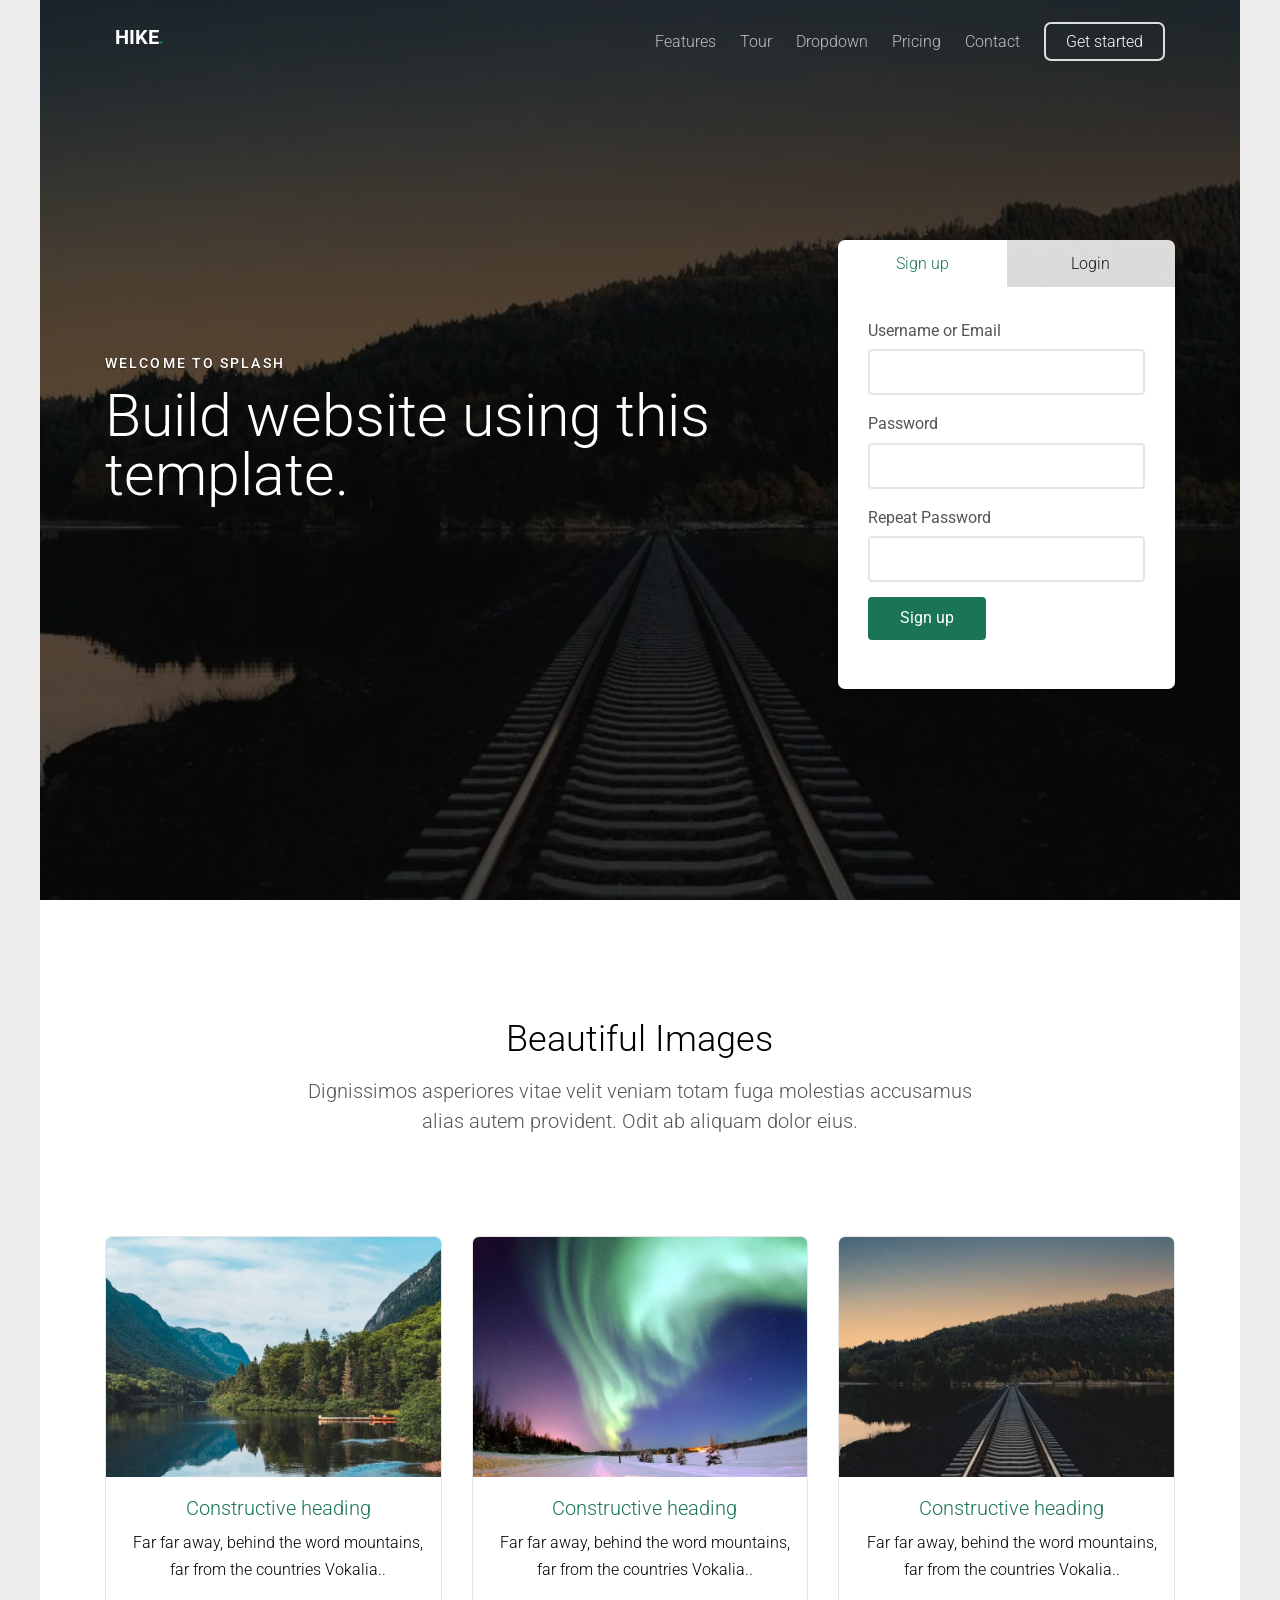
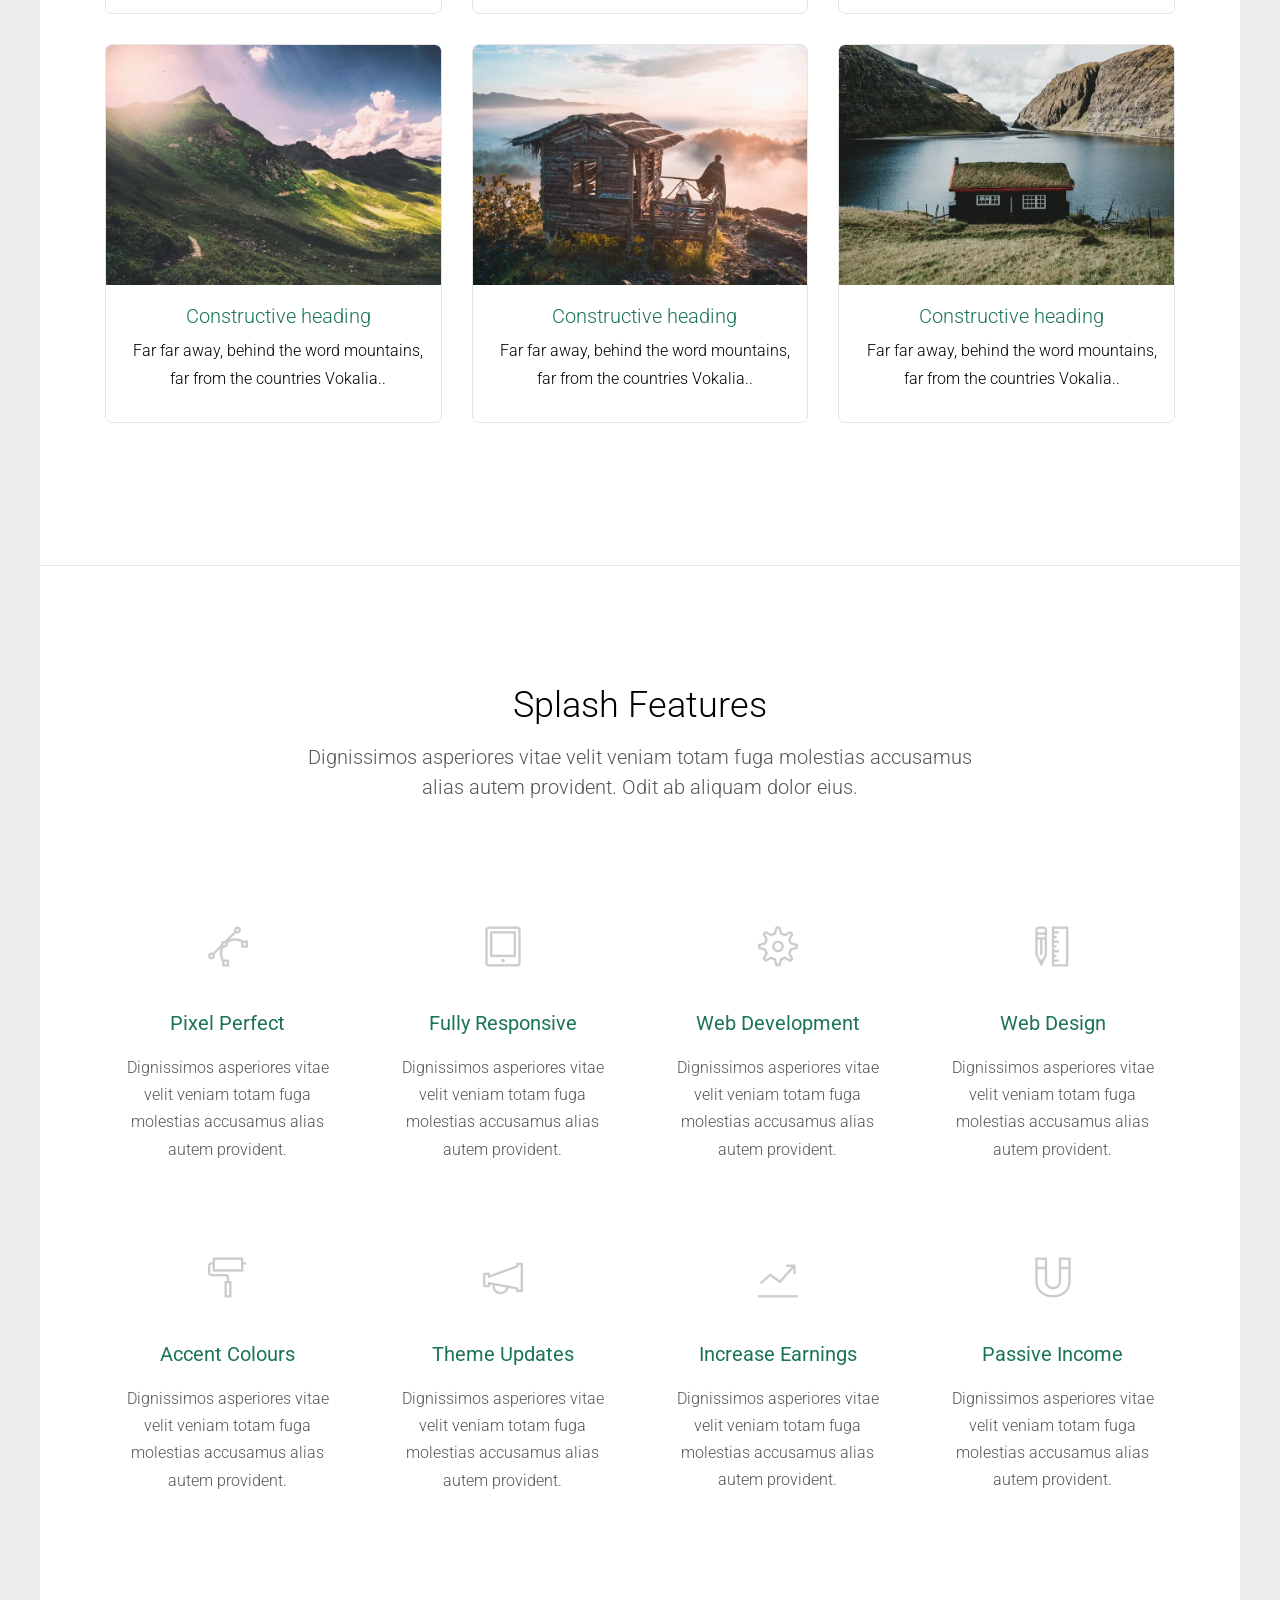
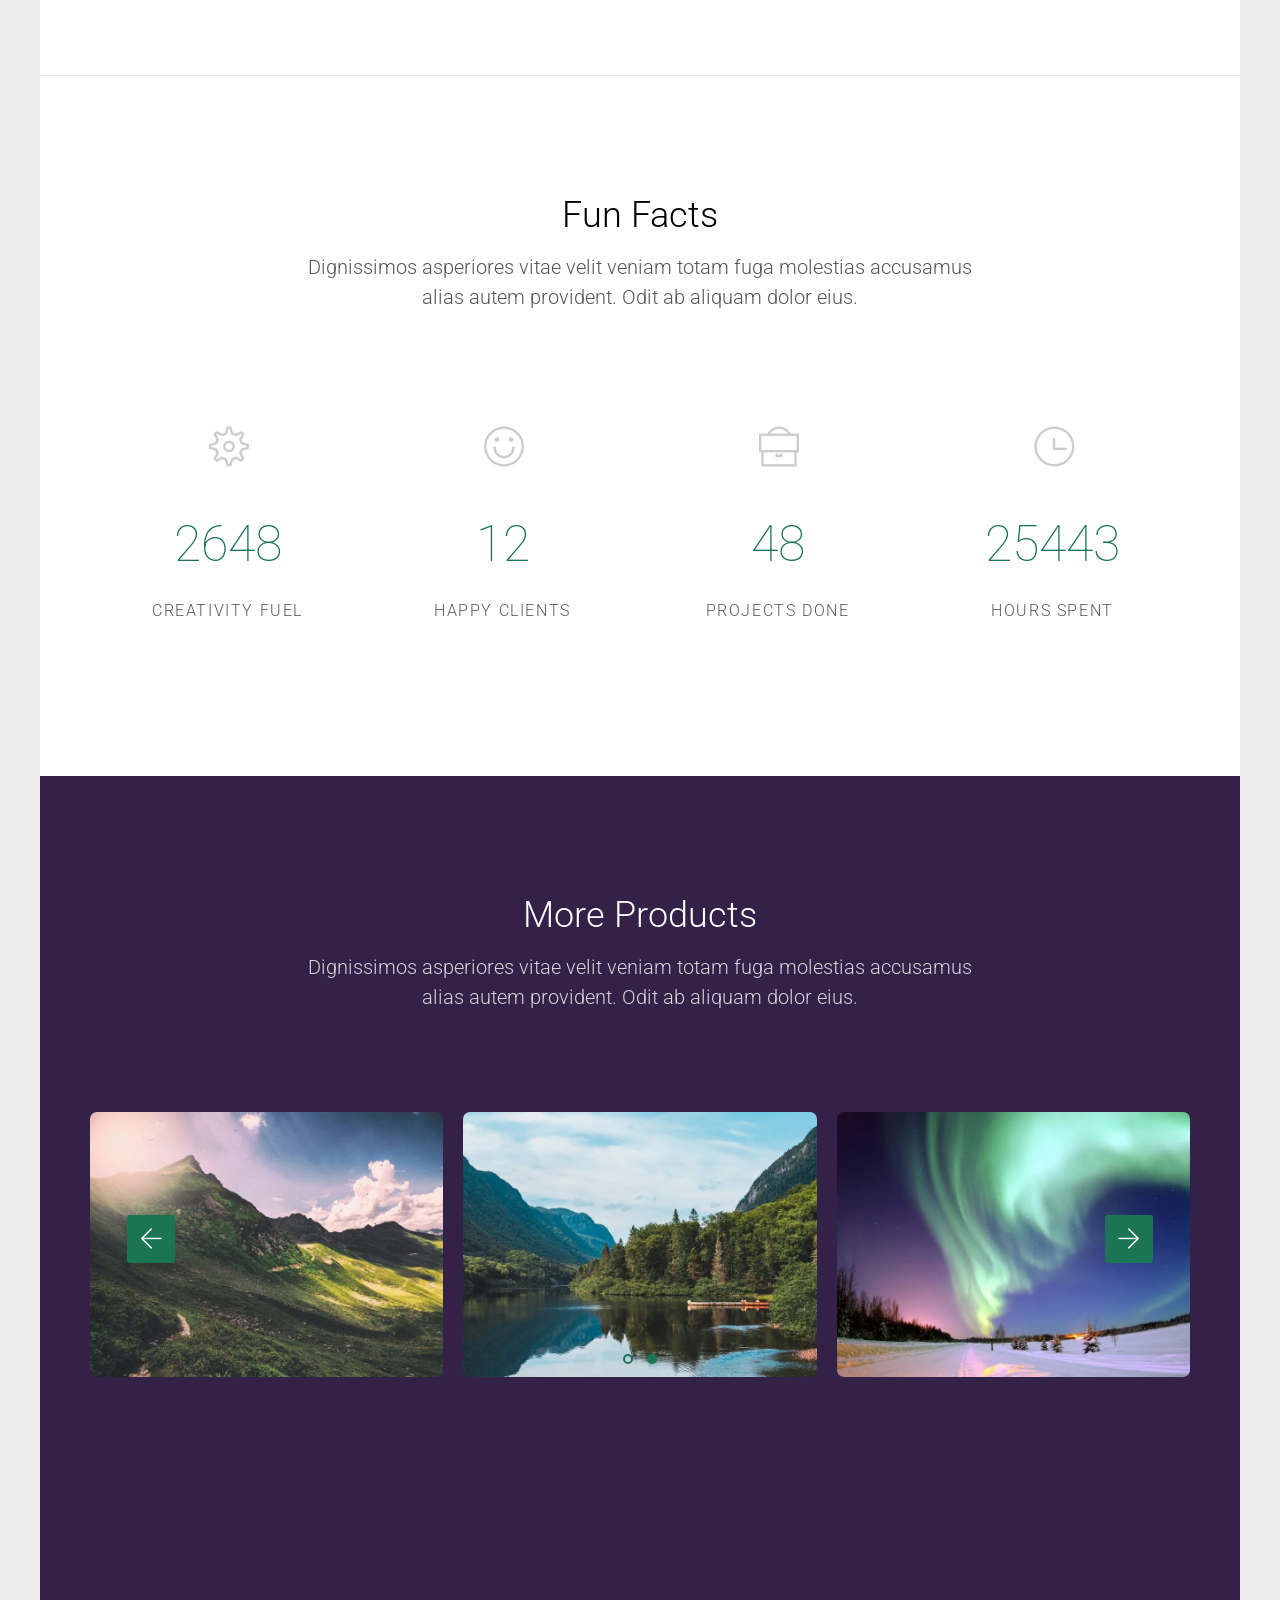
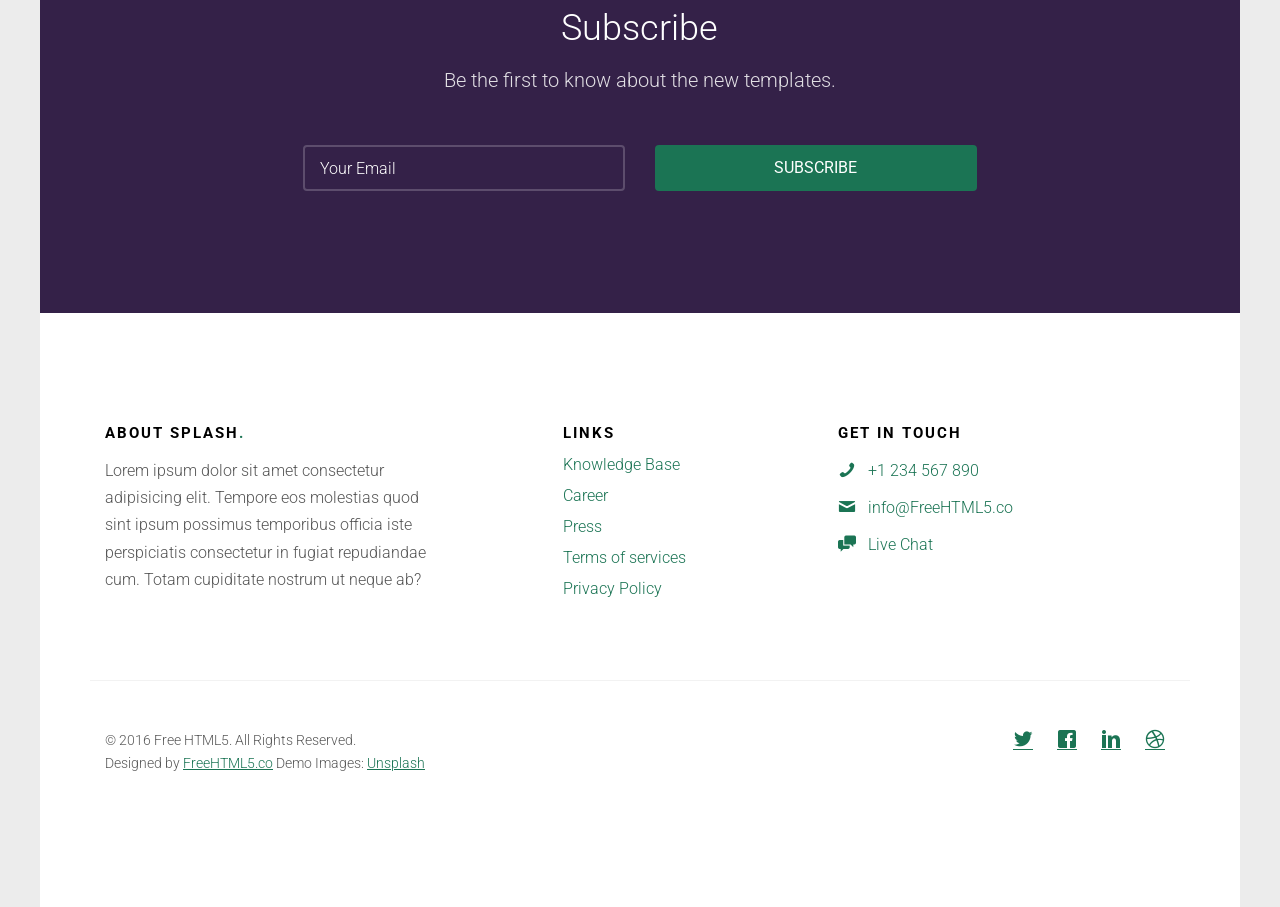
==== commit 71bff332: "chore: replace mdash in page titles with hyphen" ====
--- a/index.html
+++ b/index.html
@@ -3,7 +3,7 @@
 	<head>
 	<meta charset="utf-8">
 	<meta http-equiv="X-UA-Compatible" content="IE=edge">
-	<title>Splash &mdash; Free Website Template, Free HTML5 Template by FreeHTML5.co</title>
+	<title>Splash - Free Website Template, Free HTML5 Template by FreeHTML5.co</title>
 	<meta name="viewport" content="width=device-width, initial-scale=1">
 	<meta name="description" content="Free HTML5 Website Template by FreeHTML5.co" />
 	<meta name="keywords" content="free website templates, free html5, free template, free bootstrap, free website template, html5, css3, mobile first, responsive" />
